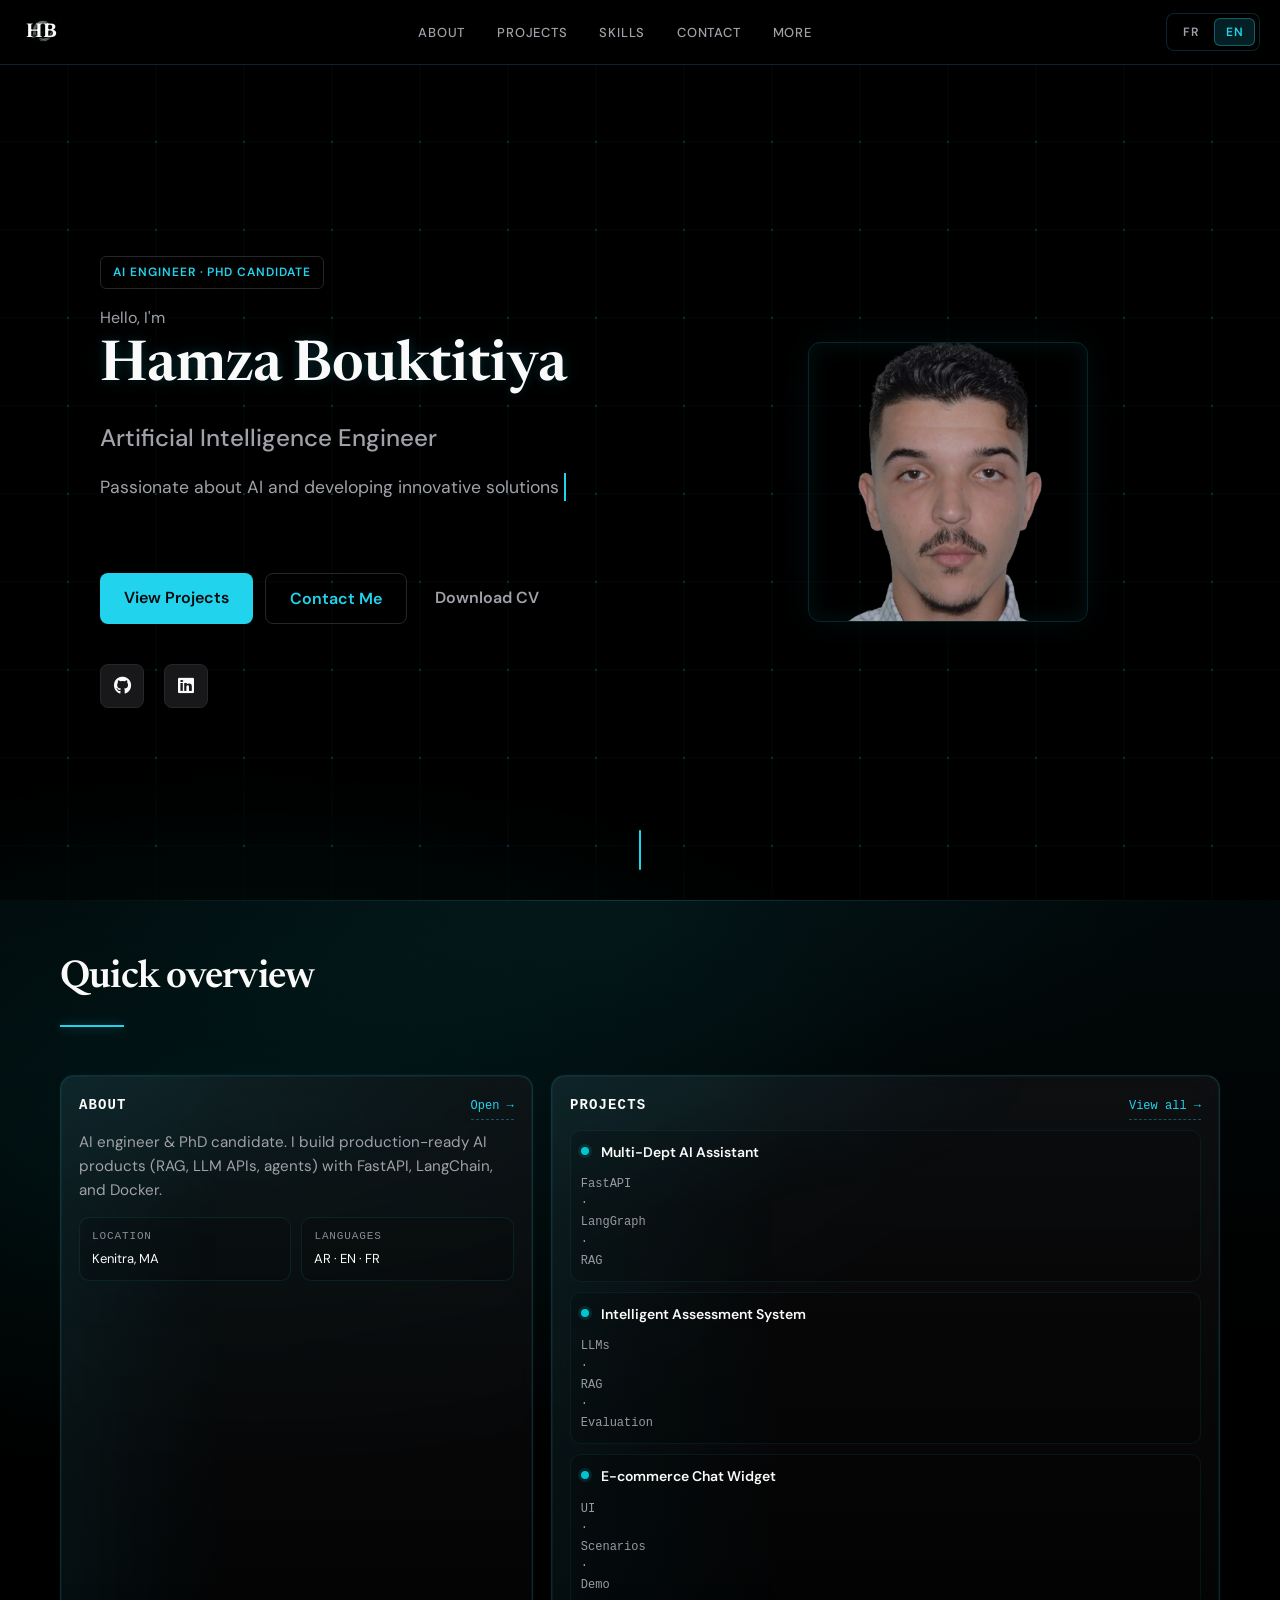
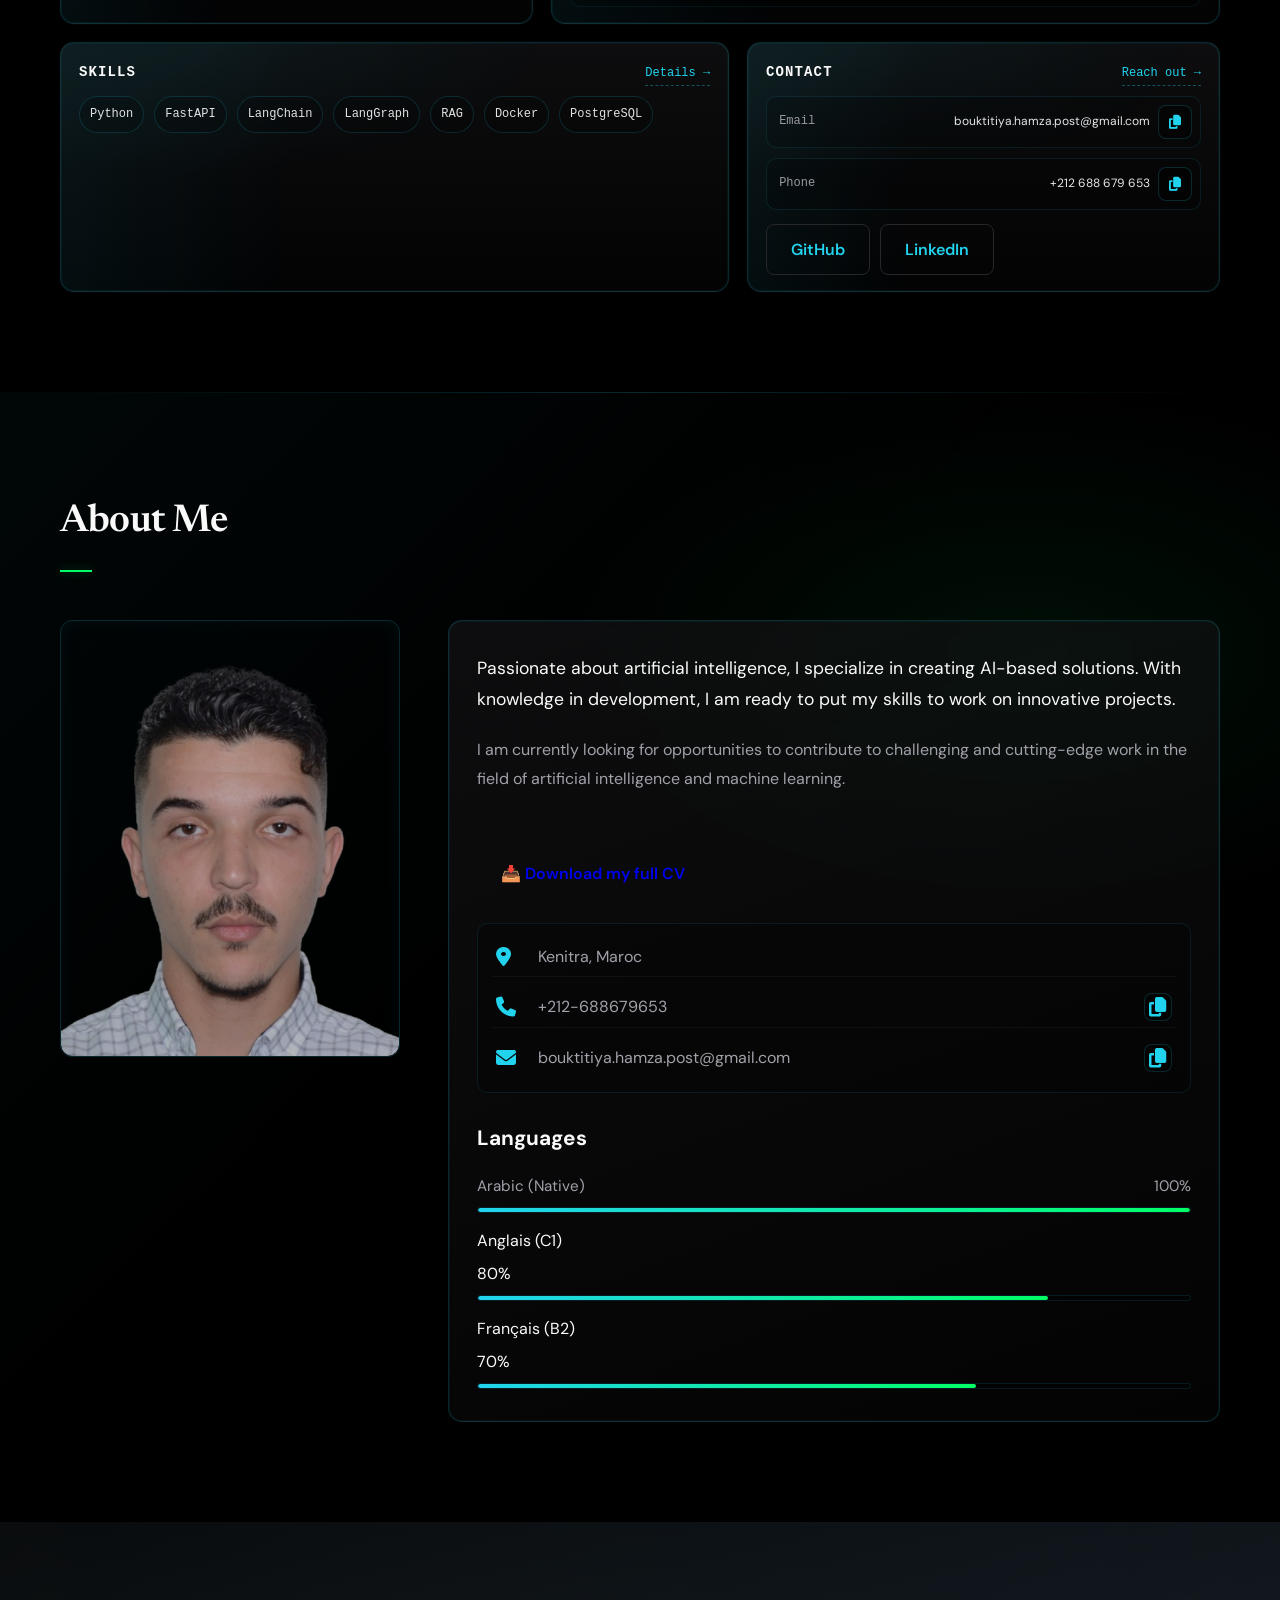
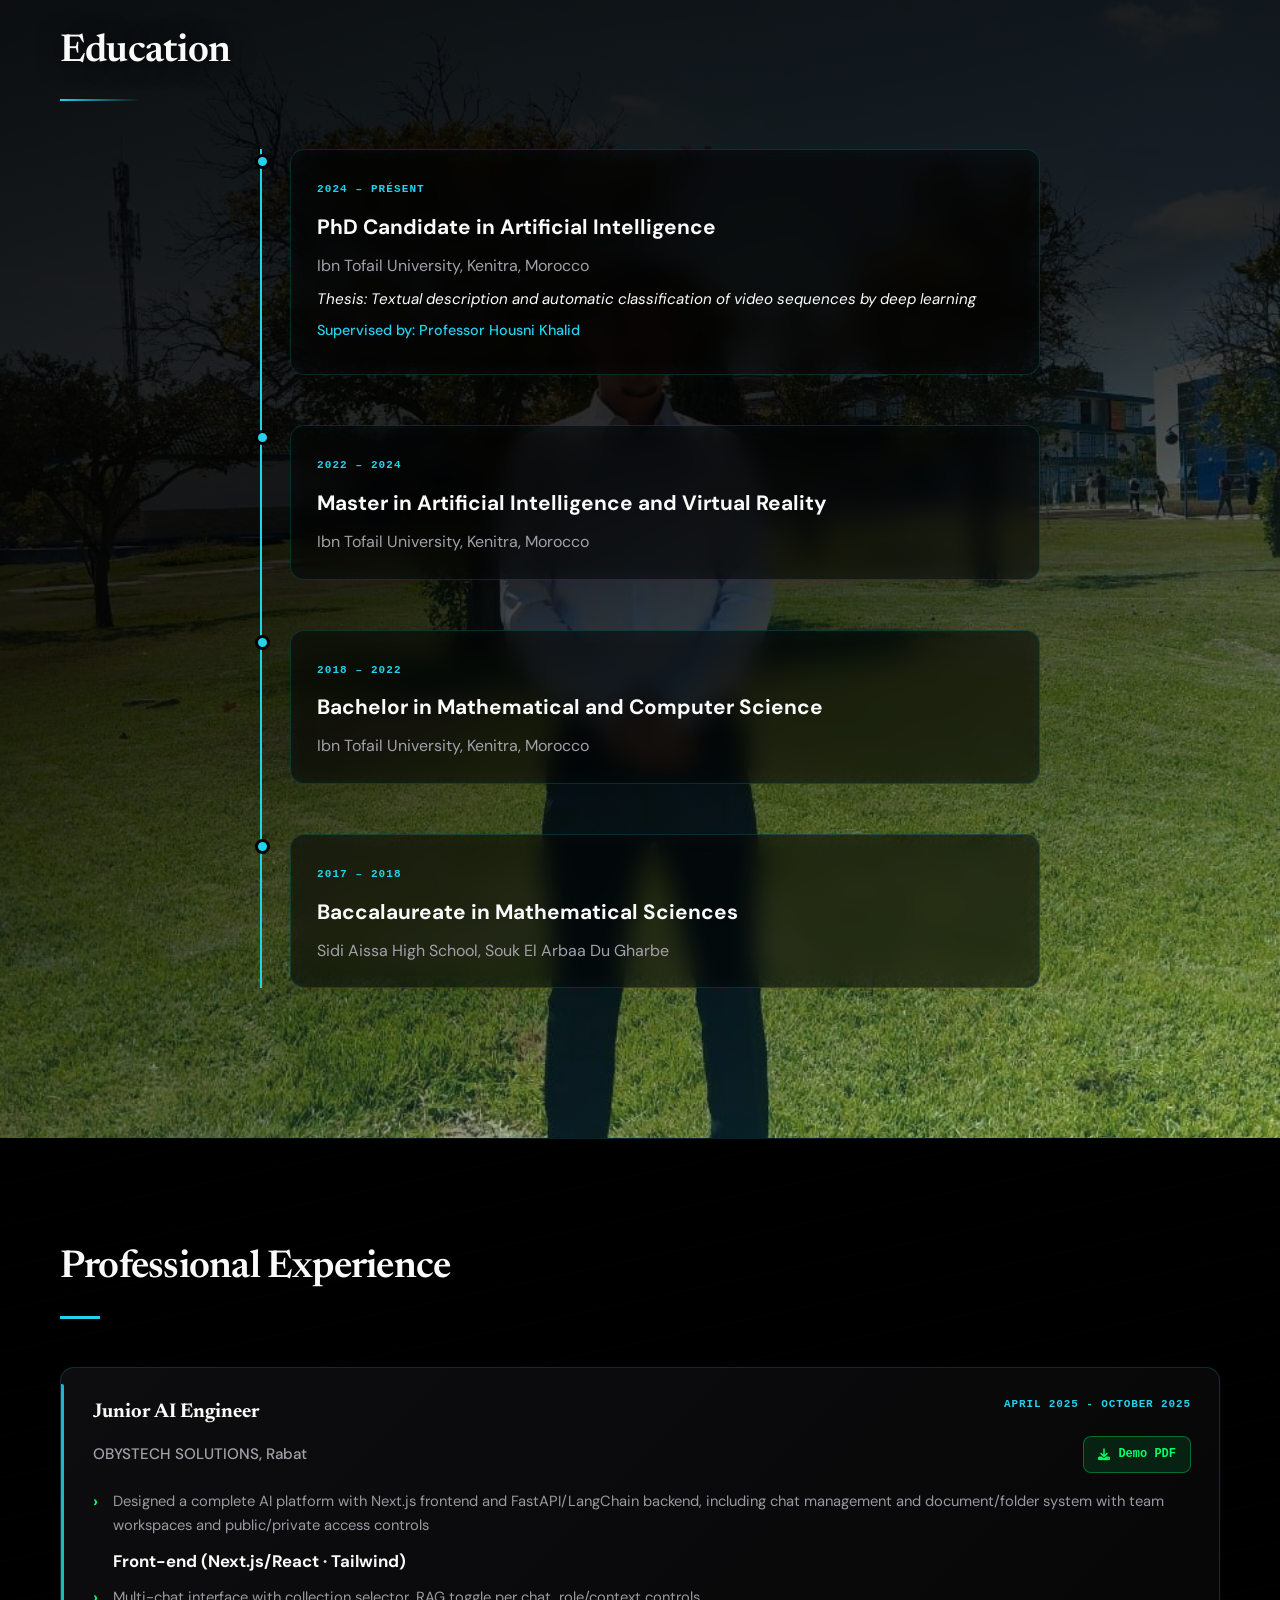
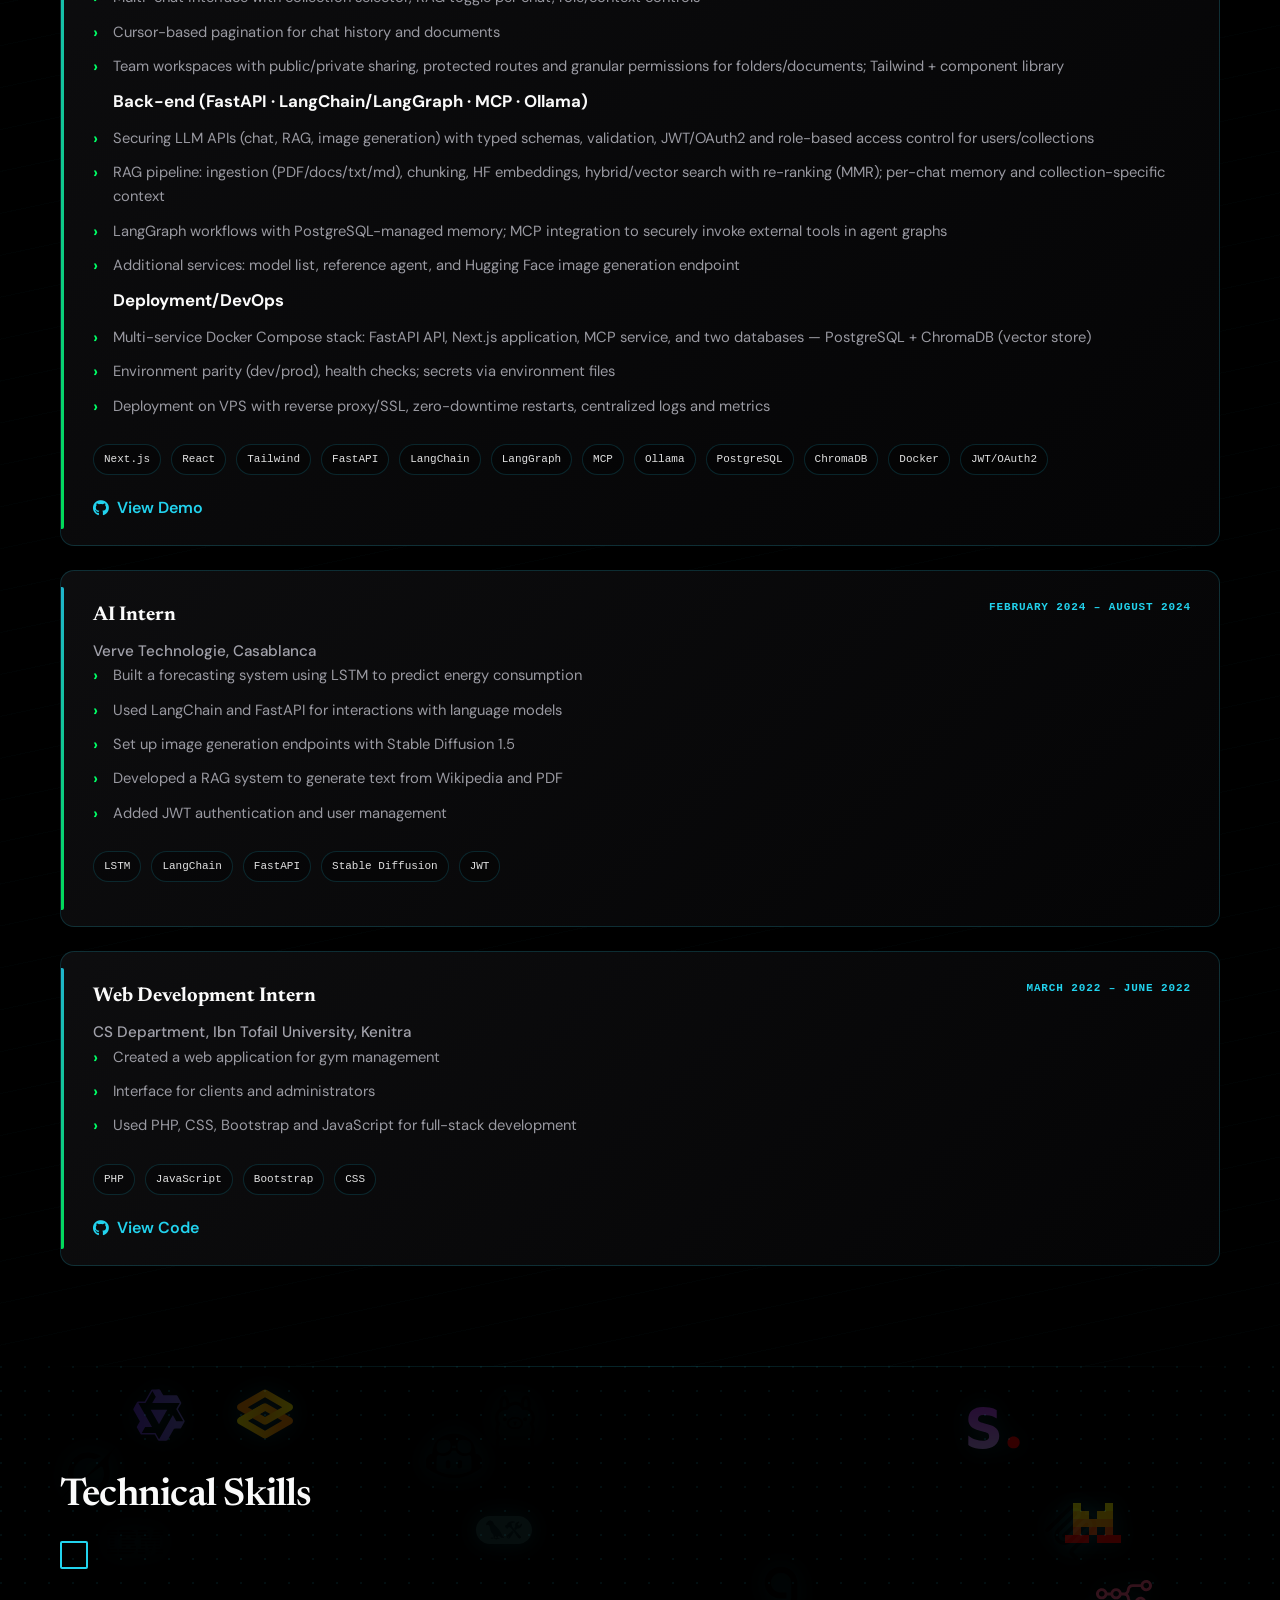
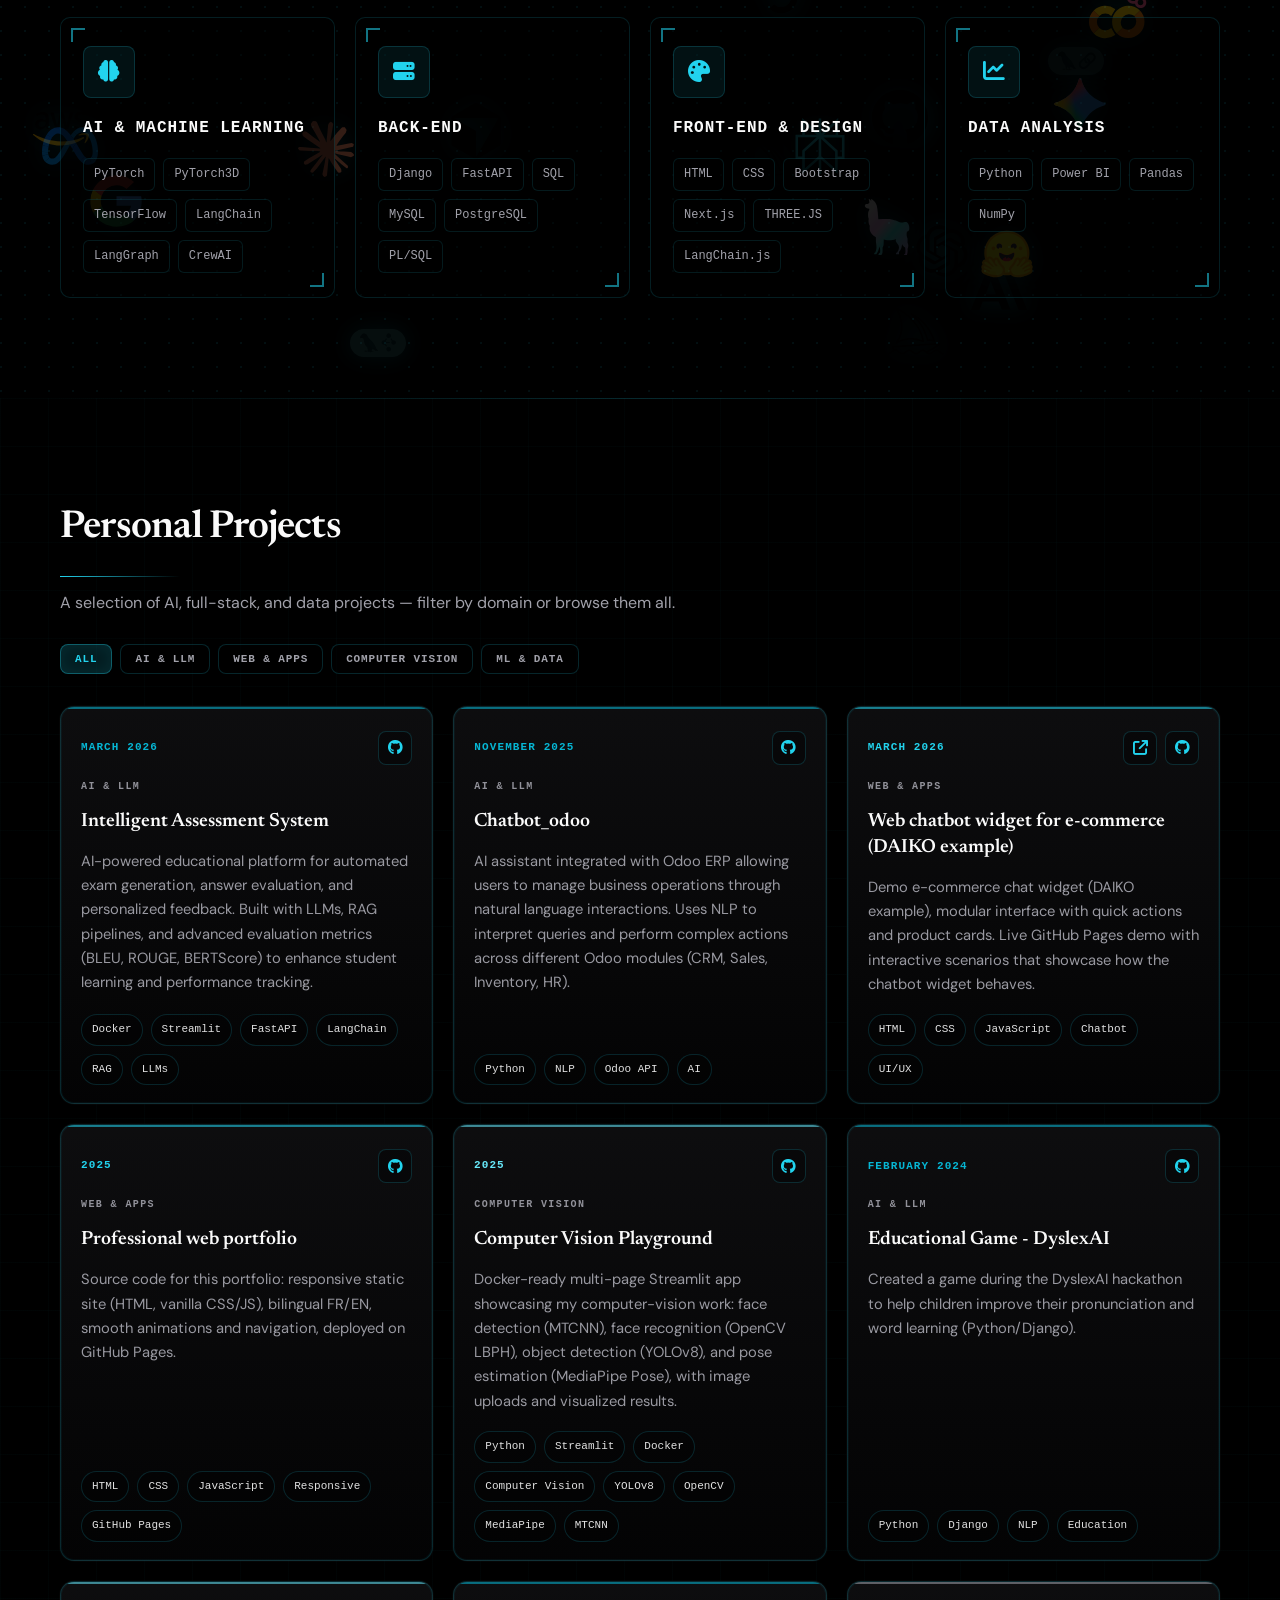
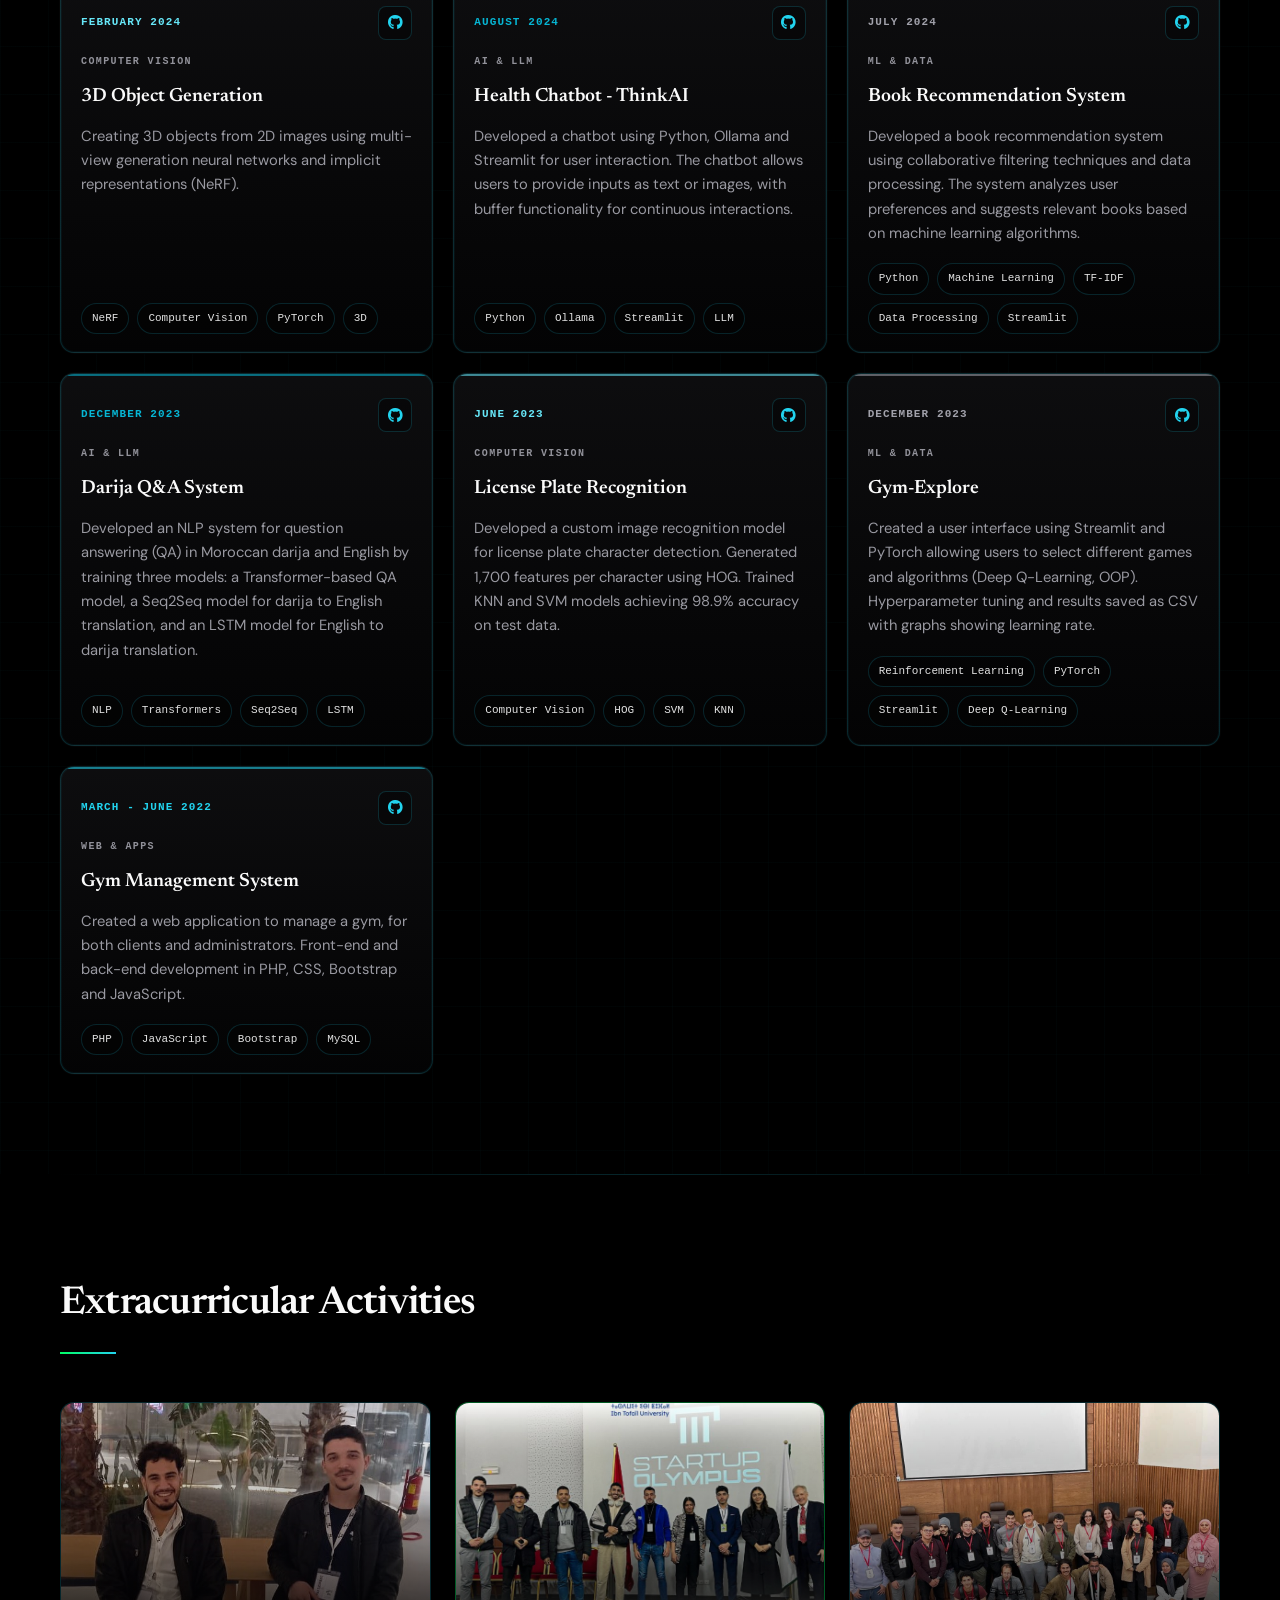
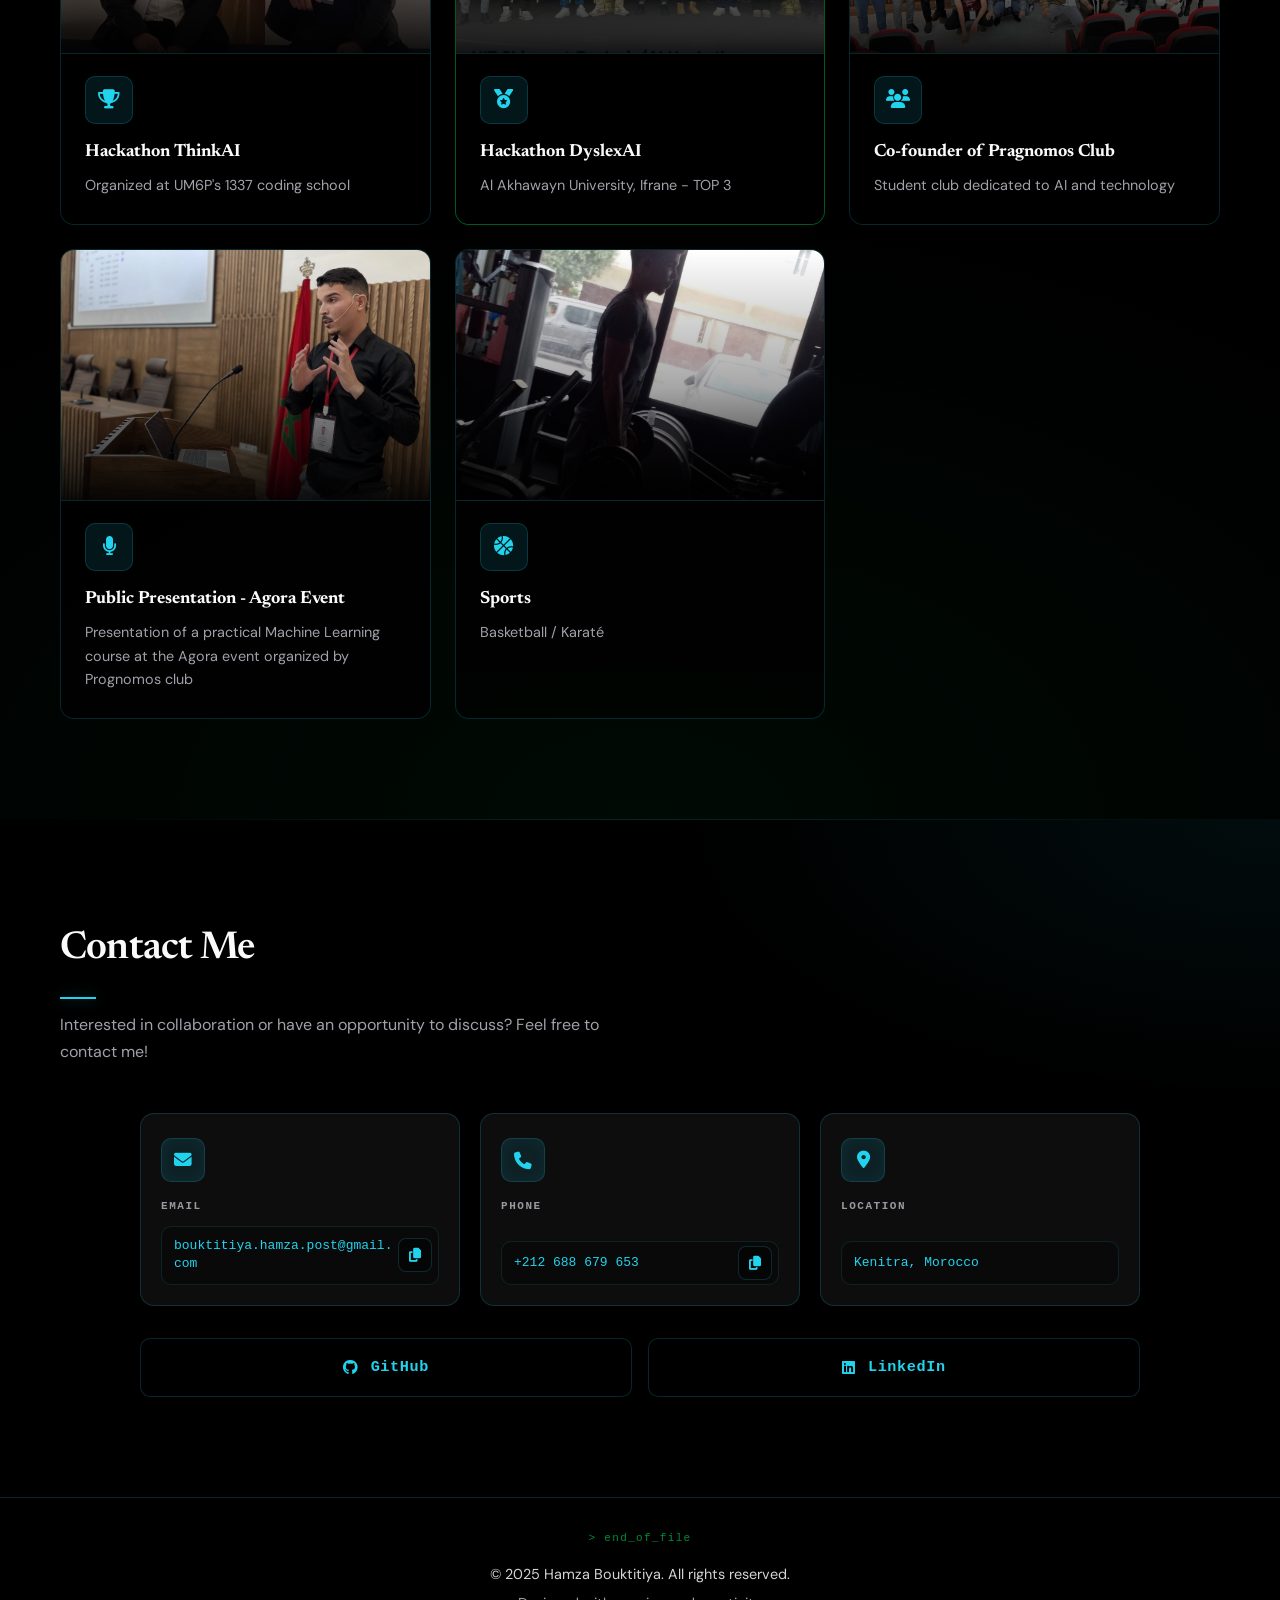
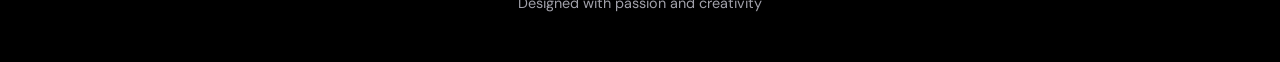
==== index.html @ 96b8667a "adding icone" ====
<!DOCTYPE html>
<html lang="en">
<head>
    <meta charset="UTF-8">
    <meta name="viewport" content="width=device-width, initial-scale=1.0">
    <meta name="description" content="Hamza Bouktitiya's Portfolio - Artificial Intelligence Engineer">
    <meta name="author" content="Hamza Bouktitiya">
    
    <!-- Open Graph / Facebook -->
    <meta property="og:type" content="website">
    <meta property="og:url" content="https://gothamza.github.io/portfolio/">
    <meta property="og:title" content="Hamza Bouktitiya - Artificial Intelligence Engineer">
    <meta property="og:description" content="Passionate AI Engineer specializing in machine learning, deep learning, and full-stack development. PhD candidate in AI with expertise in NLP, computer vision, and innovative AI solutions.">
    <meta property="og:image" content="https://gothamza.github.io/portfolio/images/og-preview.png">
    <meta property="og:image:width" content="1200">
    <meta property="og:image:height" content="630">
    <meta property="og:image:alt" content="Hamza Bouktitiya portfolio — AI Engineer homepage">
    <meta property="og:site_name" content="Hamza Bouktitiya Portfolio">
    <meta property="og:locale" content="en_US">
    
    <!-- Twitter / X -->
    <meta name="twitter:card" content="summary_large_image">
    <meta name="twitter:url" content="https://gothamza.github.io/portfolio/">
    <meta name="twitter:title" content="Hamza Bouktitiya - Artificial Intelligence Engineer">
    <meta name="twitter:description" content="Passionate AI Engineer specializing in machine learning, deep learning, and full-stack development. PhD candidate in AI with expertise in NLP, computer vision, and innovative AI solutions.">
    <meta name="twitter:image" content="https://gothamza.github.io/portfolio/images/og-preview.png">
    <meta name="twitter:image:alt" content="Hamza Bouktitiya portfolio — AI Engineer homepage">
    <meta name="twitter:creator" content="@gothamza">
    
    <title>Hamza Bouktitiya - Artificial Intelligence Engineer</title>
    <link rel="icon" href="images/favicon.ico?v=2" sizes="any">
    <link rel="icon" type="image/png" sizes="32x32" href="images/favicon-32.png?v=2">
    <link rel="icon" type="image/png" sizes="16x16" href="images/favicon-16.png?v=2">
    <link rel="apple-touch-icon" href="images/apple-touch-icon.png?v=2">
    <link rel="stylesheet" href="css/styles-studio.css">
    <link rel="stylesheet" href="https://cdnjs.cloudflare.com/ajax/libs/font-awesome/6.4.0/css/all.min.css">
    <link href="https://fonts.googleapis.com/css2?family=DM+Sans:wght@400;500;600;700&family=Newsreader:wght@400;600;700&display=swap" rel="stylesheet">
</head>
<body class="studio">
    <canvas id="hud-bg-canvas" aria-hidden="true"></canvas>

    <!-- Navigation -->
    <nav class="navbar" id="navbar">
        <div class="nav-container">
            <a href="#home" class="nav-logo" aria-label="Home">HB</a>
            <ul class="nav-menu" id="nav-menu">
                <li class="nav-item">
                    <a href="#about" class="nav-link" data-fr="À propos" data-en="About">About</a>
                </li>
                <li class="nav-item">
                    <a href="#projects" class="nav-link" data-fr="Projets" data-en="Projects">Projects</a>
                </li>
                <li class="nav-item">
                    <a href="#skills" class="nav-link" data-fr="Compétences" data-en="Skills">Skills</a>
                </li>
                <li class="nav-item">
                    <a href="#contact" class="nav-link">Contact</a>
                </li>
                <li class="nav-item nav-more-desktop">
                    <button type="button" class="nav-more-btn" id="nav-more-btn" aria-expanded="false" aria-haspopup="true" data-fr="Plus" data-en="More">More</button>
                    <ul class="nav-more-dropdown" id="nav-more-menu">
                        <li><a href="#education" class="nav-link" data-fr="Éducation" data-en="Education">Education</a></li>
                        <li><a href="#experience" class="nav-link" data-fr="Expériences" data-en="Experience">Experience</a></li>
                        <li><a href="#activities" class="nav-link" data-fr="Activités" data-en="Activities">Activities</a></li>
                    </ul>
                </li>
                <li class="nav-item nav-mobile-only">
                    <a href="#education" class="nav-link" data-fr="Éducation" data-en="Education">Education</a>
                </li>
                <li class="nav-item nav-mobile-only">
                    <a href="#experience" class="nav-link" data-fr="Expériences" data-en="Experience">Experience</a>
                </li>
                <li class="nav-item nav-mobile-only">
                    <a href="#activities" class="nav-link" data-fr="Activités" data-en="Activities">Activities</a>
                </li>
            </ul>
            <div class="nav-actions">
                <div class="language-selector">
                    <button class="lang-btn" data-lang="fr">FR</button>
                    <button class="lang-btn active" data-lang="en">EN</button>
                </div>
                <button type="button" class="hamburger" id="hamburger" aria-label="Menu" aria-expanded="false">
                    <span class="bar"></span>
                    <span class="bar"></span>
                    <span class="bar"></span>
                </button>
            </div>
        </div>
    </nav>

    <!-- Hero Section -->
    <section id="home" class="hero">
        <div class="hero-background"></div>
        <div class="hero-inner">
            <div class="hero-copy hero-content">
                <span class="hero-badge" data-fr="Ingénieur IA · Doctorant" data-en="AI Engineer · PhD Candidate">AI Engineer · PhD Candidate</span>
                <h1 class="hero-title animate-fade-in" id="hero-title">
                    <span class="hero-greeting" data-fr="Bonjour, je suis" data-en="Hello, I'm">Hello, I'm</span>
                    <span class="hero-name" id="hero-name" data-name="Hamza Bouktitiya">Hamza Bouktitiya</span>
                </h1>
                <p class="hero-subtitle animate-fade-in-delay" data-fr="Ingénieur en Intelligence Artificielle" data-en="Artificial Intelligence Engineer">
                    Ingénieur en Intelligence Artificielle
                </p>
                <p class="hero-description animate-fade-in-delay-2 rotating-text">
                    <span class="rotating-text-content"></span>
                </p>
                <div class="hero-buttons animate-fade-in-delay-3">
                    <a href="#projects" class="btn btn-primary" data-fr="Voir mes projets" data-en="View Projects">View Projects</a>
                    <a href="#contact" class="btn btn-secondary" data-fr="Me contacter" data-en="Contact Me">Contact Me</a>
                    <a href="PDFs/hamza_cv_en26.pdf" download class="btn btn-ghost cv-download-btn" data-fr="Télécharger CV" data-en="Download CV">Download CV</a>
                </div>
                <div class="social-links animate-fade-in-delay-4">
                    <a href="https://github.com/gothamza" target="_blank" class="social-link" aria-label="GitHub">
                        <i class="fab fa-github"></i>
                    </a>
                    <a href="https://www.linkedin.com/in/hamza-bouktitiya-604471253/" target="_blank" class="social-link" aria-label="LinkedIn">
                        <i class="fab fa-linkedin"></i>
                    </a>
                </div>
            </div>
            <div class="hero-photo-wrap" id="hero-photo-slot">
                <div class="photo-frame">
                    <img src="images/profile-photo-removebg.png" alt="Hamza Bouktitiya" class="profile-photo-hero" id="profile-photo-hero">
                </div>
            </div>
        </div>
        <div class="scroll-indicator">
            <span></span>
        </div>
    </section>

    <!-- Bento HUD Dashboard (Studio) -->
    <section id="dashboard" class="bento section">
        <div class="container">
            <h2 class="section-title" data-fr="Aperçu rapide" data-en="Quick overview">Quick overview</h2>

            <div class="bento-grid">
                <article class="hud-panel bento-panel bento-about">
                    <header class="hud-panel-header">
                        <h3 data-fr="À propos" data-en="About">About</h3>
                        <a class="hud-panel-link" href="#about" data-fr="Ouvrir →" data-en="Open →">Open →</a>
                    </header>
                    <p class="hud-panel-body" data-fr="Ingénieur IA & doctorant. Je construis des produits IA en production (RAG, LLM APIs, agents) avec FastAPI, LangChain et Docker." data-en="AI engineer & PhD candidate. I build production-ready AI products (RAG, LLM APIs, agents) with FastAPI, LangChain, and Docker.">
                        AI engineer & PhD candidate. I build production-ready AI products (RAG, LLM APIs, agents) with FastAPI, LangChain, and Docker.
                    </p>
                    <div class="hud-metrics">
                        <div class="hud-metric">
                            <span class="hud-metric-label" data-fr="Localisation" data-en="Location">Location</span>
                            <span class="hud-metric-value">Kenitra, MA</span>
                        </div>
                        <div class="hud-metric">
                            <span class="hud-metric-label" data-fr="Langues" data-en="Languages">Languages</span>
                            <span class="hud-metric-value">AR · EN · FR</span>
                        </div>
                    </div>
                </article>

                <article class="hud-panel bento-projects">
                    <header class="hud-panel-header">
                        <h3 data-fr="Projets" data-en="Projects">Projects</h3>
                        <a class="hud-panel-link" href="#projects" data-fr="Voir tous →" data-en="View all →">View all →</a>
                    </header>
                    <ul class="hud-list">
                        <li>
                            <span class="hud-dot"></span>
                            <span class="hud-item-title">Multi-Dept AI Assistant</span>
                            <span class="hud-item-meta">FastAPI · LangGraph · RAG</span>
                        </li>
                        <li>
                            <span class="hud-dot"></span>
                            <span class="hud-item-title">Intelligent Assessment System</span>
                            <span class="hud-item-meta">LLMs · RAG · Evaluation</span>
                        </li>
                        <li>
                            <span class="hud-dot"></span>
                            <span class="hud-item-title">E-commerce Chat Widget</span>
                            <span class="hud-item-meta">UI · Scenarios · Demo</span>
                        </li>
                    </ul>
                </article>

                <article class="hud-panel bento-skills">
                    <header class="hud-panel-header">
                        <h3 data-fr="Compétences" data-en="Skills">Skills</h3>
                        <a class="hud-panel-link" href="#skills" data-fr="Détails →" data-en="Details →">Details →</a>
                    </header>
                    <div class="hud-tags">
                        <span class="hud-tag">Python</span>
                        <span class="hud-tag">FastAPI</span>
                        <span class="hud-tag">LangChain</span>
                        <span class="hud-tag">LangGraph</span>
                        <span class="hud-tag">RAG</span>
                        <span class="hud-tag">Docker</span>
                        <span class="hud-tag">PostgreSQL</span>
                    </div>
                </article>

                <article class="hud-panel bento-contact">
                    <header class="hud-panel-header">
                        <h3 data-fr="Contact" data-en="Contact">Contact</h3>
                        <a class="hud-panel-link" href="#contact" data-fr="Contacter →" data-en="Reach out →">Reach out →</a>
                    </header>
                    <div class="hud-contact">
                        <div class="hud-contact-row">
                            <a class="hud-contact-link" href="mailto:bouktitiya.hamza.post@gmail.com">
                                <span class="hud-contact-label">Email</span>
                                <span class="hud-contact-value">bouktitiya.hamza.post@gmail.com</span>
                            </a>
                            <button type="button" class="copy-btn" data-copy="bouktitiya.hamza.post@gmail.com" data-fr-label="Copier l'email" data-en-label="Copy email" aria-label="Copy email" title="Copy">
                                <i class="fas fa-copy" aria-hidden="true"></i>
                            </button>
                        </div>
                        <div class="hud-contact-row">
                            <a class="hud-contact-link" href="tel:+212688679653">
                                <span class="hud-contact-label" data-fr="Téléphone" data-en="Phone">Phone</span>
                                <span class="hud-contact-value">+212 688 679 653</span>
                            </a>
                            <button type="button" class="copy-btn" data-copy="+212 688 679 653" data-fr-label="Copier le téléphone" data-en-label="Copy phone" aria-label="Copy phone" title="Copy">
                                <i class="fas fa-copy" aria-hidden="true"></i>
                            </button>
                        </div>
                        <div class="hud-contact-actions">
                            <a class="btn btn-secondary" href="https://github.com/gothamza" target="_blank" rel="noopener noreferrer">GitHub</a>
                            <a class="btn btn-secondary" href="https://www.linkedin.com/in/hamza-bouktitiya-604471253/" target="_blank" rel="noopener noreferrer">LinkedIn</a>
                        </div>
                    </div>
                </article>
            </div>
        </div>
    </section>

    <!-- About Section -->
    <section id="about" class="about section">
        <div class="container">
            <h2 class="section-title" data-fr="À propos de moi" data-en="About Me">À propos de moi</h2>
            <div class="about-content">
                <div class="about-image" id="about-photo-slot">
                    <div class="image-wrapper">
                        <img src="images/profile-photo-removebg.png" alt="Hamza Bouktitiya" class="profile-photo" id="profile-photo-about">
                        <div class="image-border"></div>
                    </div>
                </div>
                <div class="about-text">
                    <p class="about-intro" data-fr="Passionné par l'intelligence artificielle, je me spécialise dans la création de solutions basées sur l'IA. Avec quelques connaissances en développement, je suis prêt à mettre mes compétences au service de projets innovants." data-en="Passionate about artificial intelligence, I specialize in creating AI-based solutions. With knowledge in development, I am ready to put my skills to work on innovative projects.">
                        Passionné par l'intelligence artificielle, je me spécialise dans la création de solutions basées sur l'IA. Avec quelques connaissances en développement, je suis prêt à mettre mes compétences au service de projets innovants.
                    </p>
                    <p class="about-description" data-fr="Je suis actuellement à la recherche d'opportunités pour contribuer à des travaux stimulants et avant-gardistes dans le domaine de l'intelligence artificielle et du machine learning." data-en="I am currently looking for opportunities to contribute to challenging and cutting-edge work in the field of artificial intelligence and machine learning.">
                        Je suis actuellement à la recherche d'opportunités pour contribuer à des travaux stimulants et avant-gardistes dans le domaine de l'intelligence artificielle et du machine learning.
                    </p>
                    <a href="PDFs/hamza_cv_en26.pdf" download class="btn btn-download-about cv-download-btn" data-fr="📥 Télécharger mon CV complet" data-en="📥 Download my full CV">
                        📥 Download my full CV
                    </a>
                    <div class="about-info">
                        <div class="info-item">
                            <i class="fas fa-map-marker-alt"></i>
                            <span>Kenitra, Maroc</span>
                        </div>
                        <div class="info-item">
                            <i class="fas fa-phone"></i>
                            <span class="info-item-value">+212-688679653</span>
                            <button type="button" class="copy-btn copy-btn-sm" data-copy="+212688679653" data-fr-label="Copier le téléphone" data-en-label="Copy phone" aria-label="Copy phone">
                                <i class="fas fa-copy" aria-hidden="true"></i>
                            </button>
                        </div>
                        <div class="info-item">
                            <i class="fas fa-envelope"></i>
                            <span class="info-item-value">bouktitiya.hamza.post@gmail.com</span>
                            <button type="button" class="copy-btn copy-btn-sm" data-copy="bouktitiya.hamza.post@gmail.com" data-fr-label="Copier l'email" data-en-label="Copy email" aria-label="Copy email">
                                <i class="fas fa-copy" aria-hidden="true"></i>
                            </button>
                        </div>
                    </div>
                    <div class="about-languages">
                        <h3 data-fr="Langues" data-en="Languages">Langues</h3>
                        <div class="language-bars">
                            <div class="language-item">
                                <div class="language-header">
                                    <span data-fr="Arabe (Maternelle)" data-en="Arabic (Native)">Arabe (Maternelle)</span>
                                    <span>100%</span>
                                </div>
                                <div class="language-bar">
                                    <div class="language-progress" style="width: 100%"></div>
                                </div>
                            </div>
                            <div class="language-item">
                                <span>Anglais (C1)</span>
                                <span>80%</span>
                                <div class="language-bar">
                                    <div class="language-progress" style="width: 80%"></div>
                                </div>
                            </div>
                            <div class="language-item">
                                <span>Français (B2)</span>
                                <span>70%</span>
                                <div class="language-bar">
                                    <div class="language-progress" style="width: 70%"></div>
                        </div>
                    </div>
                </div>
            </div>
        </div>
    </section>

    <!-- Education Section -->
    <section id="education" class="education section">
        <div class="education-slideshow">
            <div class="education-slide active" style="background-image: url('images/master-image.jpeg')"></div>
            <div class="education-slide" style="background-image: url('images/master-image2.jpeg')"></div>
            <div class="education-slide" style="background-image: url('images/master-image3.jpeg')"></div>
            <div class="education-slide" style="background-image: url('images/master-image4.jpeg')"></div>
        </div>
        <div class="education-overlay"></div>
        <div class="container">
            <h2 class="section-title" data-fr="Éducation" data-en="Education">Éducation</h2>
            <div class="timeline">
                <div class="timeline-item">
                    <div class="timeline-dot"></div>
                    <div class="timeline-content">
                        <span class="timeline-date">2024 – Présent</span>
                        <h3 data-fr="Doctorant en Intelligence Artificielle" data-en="PhD Candidate in Artificial Intelligence">
                            Doctorant en Intelligence Artificielle
                        </h3>
                        <p data-fr="Université Ibn Tofail, Kenitra, Maroc" data-en="Ibn Tofail University, Kenitra, Morocco">
                            Université Ibn Tofail, Kenitra, Maroc
                        </p>
                        <p class="thesis-title" data-fr="Thèse : Description textuelle et classification automatique des séquences vidéos par apprentissage profond" data-en="Thesis: Textual description and automatic classification of video sequences by deep learning">
                            <strong>Thèse :</strong> Description textuelle et classification automatique des séquences vidéos par apprentissage profond
                        </p>
                        <p class="supervisor" data-fr="Encadré par : Professeur Housni Khalid" data-en="Supervised by: Professor Housni Khalid">
                            <strong>Encadré par :</strong> Professeur Housni Khalid
                        </p>
                    </div>
                </div>
                <div class="timeline-item">
                    <div class="timeline-dot"></div>
                    <div class="timeline-content">
                        <span class="timeline-date">2022 – 2024</span>
                        <h3 data-fr="Master en Intelligence Artificielle et Réalité Virtuelle" data-en="Master in Artificial Intelligence and Virtual Reality">
                            Master en Intelligence Artificielle et Réalité Virtuelle
                        </h3>
                        <p data-fr="Université Ibn Tofail, Kenitra, Maroc" data-en="Ibn Tofail University, Kenitra, Morocco">
                            Université Ibn Tofail, Kenitra, Maroc
                        </p>
                    </div>
                </div>
                <div class="timeline-item">
                    <div class="timeline-dot"></div>
                    <div class="timeline-content">
                        <span class="timeline-date">2018 – 2022</span>
                        <h3 data-fr="Licence en Sciences Mathématiques et Informatique" data-en="Bachelor in Mathematical and Computer Science">
                            Licence en Sciences Mathématiques et Informatique
                        </h3>
                        <p data-fr="Université Ibn Tofail, Kenitra, Maroc" data-en="Ibn Tofail University, Kenitra, Morocco">
                            Université Ibn Tofail, Kenitra, Maroc
                        </p>
                    </div>
                </div>
                <div class="timeline-item">
                    <div class="timeline-dot"></div>
                    <div class="timeline-content">
                        <span class="timeline-date">2017 – 2018</span>
                        <h3 data-fr="Baccalauréat en Sciences Mathématiques" data-en="Baccalaureate in Mathematical Sciences">
                            Baccalauréat en Sciences Mathématiques
                        </h3>
                        <p data-fr="Lycée Sidi Aissa, Souk El Arbaa Du Gharbe" data-en="Sidi Aissa High School, Souk El Arbaa Du Gharbe">
                            Lycée Sidi Aissa, Souk El Arbaa Du Gharbe
                        </p>
                    </div>
                </div>
            </div>
        </div>
    </section>

    <!-- Experience Section -->
    <section id="experience" class="experience section">
        <div class="container">
            <h2 class="section-title" data-fr="Expériences Professionnelles" data-en="Professional Experience">Expériences Professionnelles</h2>
            <div class="experience-grid">
                <!-- Experience 1 -->
                <div class="experience-card">
                    <div class="experience-header">
                        <h3 data-fr="Ingénieur Junior en IA" data-en="Junior AI Engineer">Ingénieur Junior en IA</h3>
                        <span class="experience-date" data-fr="Avril 2025 - Octobre 2025" data-en="April 2025 - October 2025">Avril 2025 - Octobre 2025</span>
                    </div>
                    <div class="experience-company-section">
                        <p class="experience-company">OBYSTECH SOLUTIONS, Rabat</p>
                        <a href="PDFs/MultiDept_AI_Assistant_Demo.pdf" download class="experience-demo-btn" title="Download MultiDept AI Assistant Demo">
                            <i class="fas fa-download"></i>
                            <span data-fr="Démo PDF" data-en="Demo PDF">Démo PDF</span>
                        </a>
                    </div>
                    <ul class="experience-details">
                        <li data-fr="Conception d'une plateforme d'IA complète avec un front-end Next.js et un back-end FastAPI/LangChain, incluant la gestion des chats et un système de documents/dossiers avec espaces de travail d'équipe et contrôles d'accès publics/privés" data-en="Designed a complete AI platform with Next.js frontend and FastAPI/LangChain backend, including chat management and document/folder system with team workspaces and public/private access controls">
                            Conception d'une plateforme d'IA complète avec un front-end Next.js et un back-end FastAPI/LangChain, incluant la gestion des chats et un système de documents/dossiers avec espaces de travail d'équipe et contrôles d'accès publics/privés
                        </li>
                        <li><strong>Front-end (Next.js/React · Tailwind)</strong></li>
                        <li data-fr="Interface multi-chat avec sélecteur de collection, bascule RAG par chat, contrôles de rôle/contexte" data-en="Multi-chat interface with collection selector, RAG toggle per chat, role/context controls">
                            Interface multi-chat avec sélecteur de collection, bascule RAG par chat, contrôles de rôle/contexte
                        </li>
                        <li data-fr="Pagination basée sur le curseur pour l'historique des chats et les documents" data-en="Cursor-based pagination for chat history and documents">
                            Pagination basée sur le curseur pour l'historique des chats et les documents
                        </li>
                        <li data-fr="Espaces de travail d'équipe avec partage public/privé, routes protégées et autorisations granulaires pour les dossiers/documents ; Tailwind + bibliothèque de composants" data-en="Team workspaces with public/private sharing, protected routes and granular permissions for folders/documents; Tailwind + component library">
                            Espaces de travail d'équipe avec partage public/privé, routes protégées et autorisations granulaires pour les dossiers/documents ; Tailwind + bibliothèque de composants
                        </li>
                        <li><strong>Back-end (FastAPI · LangChain/LangGraph · MCP · Ollama)</strong></li>
                        <li data-fr="Sécurisation des API LLM (chat, RAG, génération d'images) avec schémas typés, validation, JWT/OAuth2 et contrôle d'accès par rôles pour les utilisateurs/collections" data-en="Securing LLM APIs (chat, RAG, image generation) with typed schemas, validation, JWT/OAuth2 and role-based access control for users/collections">
                            Sécurisation des API LLM (chat, RAG, génération d'images) avec schémas typés, validation, JWT/OAuth2 et contrôle d'accès par rôles pour les utilisateurs/collections
                        </li>
                        <li data-fr="Pipeline RAG : ingestion (PDF/docs/txt/md), découpage, embeddings HF, recherche hybride/vectorielle avec ré-ordonnancement (MMR) ; mémoire par chat et contexte spécifique à la collection" data-en="RAG pipeline: ingestion (PDF/docs/txt/md), chunking, HF embeddings, hybrid/vector search with re-ranking (MMR); per-chat memory and collection-specific context">
                            Pipeline RAG : ingestion (PDF/docs/txt/md), découpage, embeddings HF, recherche hybride/vectorielle avec ré-ordonnancement (MMR) ; mémoire par chat et contexte spécifique à la collection
                        </li>
                        <li data-fr="Flux de travail LangGraph avec mémoire gérée par PostgreSQL ; intégration MCP pour invoquer en toute sécurité des outils externes dans les graphes d'agents" data-en="LangGraph workflows with PostgreSQL-managed memory; MCP integration to securely invoke external tools in agent graphs">
                            Flux de travail LangGraph avec mémoire gérée par PostgreSQL ; intégration MCP pour invoquer en toute sécurité des outils externes dans les graphes d'agents
                        </li>
                        <li data-fr="Services supplémentaires : liste des modèles, agent de références, et point de génération d'images Hugging Face" data-en="Additional services: model list, reference agent, and Hugging Face image generation endpoint">
                            Services supplémentaires : liste des modèles, agent de références, et point de génération d'images Hugging Face
                        </li>
                        <li><strong data-fr="Déploiement/DevOps" data-en="Deployment/DevOps">Déploiement/DevOps</strong></li>
                        <li data-fr="Stack multi-services Docker Compose : API FastAPI, application Next.js, service MCP, et deux bases de données — PostgreSQL + ChromaDB (vector store)" data-en="Multi-service Docker Compose stack: FastAPI API, Next.js application, MCP service, and two databases — PostgreSQL + ChromaDB (vector store)">
                            Stack multi-services Docker Compose : API FastAPI, application Next.js, service MCP, et deux bases de données — PostgreSQL + ChromaDB (vector store)
                        </li>
                        <li data-fr="Parité d'environnements (dev/prod), vérifications d'état (health checks) ; secrets via fichiers d'environnement" data-en="Environment parity (dev/prod), health checks; secrets via environment files">
                            Parité d'environnements (dev/prod), vérifications d'état (health checks) ; secrets via fichiers d'environnement
                        </li>
                        <li data-fr="Déploiement sur VPS avec proxy inverse/SSL, redémarrages sans interruption, logs et métriques centralisés" data-en="Deployment on VPS with reverse proxy/SSL, zero-downtime restarts, centralized logs and metrics">
                            Déploiement sur VPS avec proxy inverse/SSL, redémarrages sans interruption, logs et métriques centralisés
                        </li>
                    </ul>
                    <div class="experience-tech">
                        <span class="tech-tag">Next.js</span>
                        <span class="tech-tag">React</span>
                        <span class="tech-tag">Tailwind</span>
                        <span class="tech-tag">FastAPI</span>
                        <span class="tech-tag">LangChain</span>
                        <span class="tech-tag">LangGraph</span>
                        <span class="tech-tag">MCP</span>
                        <span class="tech-tag">Ollama</span>
                        <span class="tech-tag">PostgreSQL</span>
                        <span class="tech-tag">ChromaDB</span>
                        <span class="tech-tag">Docker</span>
                        <span class="tech-tag">JWT/OAuth2</span>
                    </div>
                    <a href="https://github.com/gothamza/multidept-ai-assistant" target="_blank" class="experience-link">
                        <i class="fab fa-github"></i> <span data-fr="Voir la démo" data-en="View Demo">Voir la démo</span>
                    </a>
                </div>

                <!-- Experience 2 -->
                <div class="experience-card">
                    <div class="experience-header">
                        <h3 data-fr="Stagiaire en IA" data-en="AI Intern">Stagiaire en IA</h3>
                        <span class="experience-date" data-fr="Février 2024 – Août 2024" data-en="February 2024 – August 2024">Février 2024 – Août 2024</span>
                    </div>
                    <p class="experience-company">Verve Technologie, Casablanca</p>
                    <ul class="experience-details">
                        <li data-fr="Construction d'un système de prévision utilisant LSTM pour prédire la consommation énergétique" data-en="Built a forecasting system using LSTM to predict energy consumption">
                            Construction d'un système de prévision utilisant LSTM pour prédire la consommation énergétique
                        </li>
                        <li data-fr="Utilisation de LangChain et FastAPI pour des interactions avec les modèles de langage" data-en="Used LangChain and FastAPI for interactions with language models">
                            Utilisation de LangChain et FastAPI pour des interactions avec les modèles de langage
                        </li>
                        <li data-fr="Mise en place d'endpoints de génération d'images avec Stable Diffusion 1.5" data-en="Set up image generation endpoints with Stable Diffusion 1.5">
                            Mise en place d'endpoints de génération d'images avec Stable Diffusion 1.5
                        </li>
                        <li data-fr="Développement d'un système RAG pour générer du texte à partir de Wikipédia et PDF" data-en="Developed a RAG system to generate text from Wikipedia and PDF">
                            Développement d'un système RAG pour générer du texte à partir de Wikipédia et PDF
                        </li>
                        <li data-fr="Ajout de l'authentification JWT et de la gestion des utilisateurs" data-en="Added JWT authentication and user management">
                            Ajout de l'authentification JWT et de la gestion des utilisateurs
                        </li>
                    </ul>
                    <div class="experience-tech">
                        <span class="tech-tag">LSTM</span>
                        <span class="tech-tag">LangChain</span>
                        <span class="tech-tag">FastAPI</span>
                        <span class="tech-tag">Stable Diffusion</span>
                        <span class="tech-tag">JWT</span>
                    </div>
                </div>

                <!-- Experience 3 -->
                <div class="experience-card">
                    <div class="experience-header">
                        <h3 data-fr="Stagiaire en Développement Web" data-en="Web Development Intern">Stagiaire en Développement Web</h3>
                        <span class="experience-date" data-fr="Mars 2022 – Juin 2022" data-en="March 2022 – June 2022">Mars 2022 – Juin 2022</span>
                    </div>
                    <p class="experience-company" data-fr="Département CS, Ibn Tofail University, Kenitra" data-en="CS Department, Ibn Tofail University, Kenitra">Département CS, Ibn Tofail University, Kenitra</p>
                    <ul class="experience-details">
                        <li data-fr="Création d'une application web pour la gestion d'une salle de sport" data-en="Created a web application for gym management">
                            Création d'une application web pour la gestion d'une salle de sport
                        </li>
                        <li data-fr="Interface pour les clients et les administrateurs" data-en="Interface for clients and administrators">
                            Interface pour les clients et les administrateurs
                        </li>
                        <li data-fr="Utilisation de PHP, CSS, Bootstrap et JavaScript pour le développement full-stack" data-en="Used PHP, CSS, Bootstrap and JavaScript for full-stack development">
                            Utilisation de PHP, CSS, Bootstrap et JavaScript pour le développement full-stack
                        </li>
                    </ul>
                    <div class="experience-tech">
                        <span class="tech-tag">PHP</span>
                        <span class="tech-tag">JavaScript</span>
                        <span class="tech-tag">Bootstrap</span>
                        <span class="tech-tag">CSS</span>
                    </div>
                    <a href="https://github.com/gothamza/gym_website_s6" target="_blank" class="experience-link">
                        <i class="fab fa-github"></i> <span data-fr="Voir le code" data-en="View Code">Voir le code</span>
                    </a>
                </div>
            </div>
        </div>
    </section>

    <!-- Skills Section -->
    <section id="skills" class="skills section">
        <!-- Floating SVG Background -->
        <div class="floating-icons-container">
            <div class="floating-icon" data-icon="anthropic">
                <img src="images/icones/anthropic.svg" alt="Anthropic" />
            </div>
            <div class="floating-icon" data-icon="aws">
                <img src="images/icones/aws-color.svg" alt="AWS" />
            </div>
            <div class="floating-icon" data-icon="claude">
                <img src="images/icones/claude-color.svg" alt="Claude" />
            </div>
            <div class="floating-icon" data-icon="colab">
                <img src="images/icones/colab-color.svg" alt="Colab" />
            </div>
            <div class="floating-icon" data-icon="cursor">
                <img src="images/icones/cursor.svg" alt="Cursor" />
            </div>
            <div class="floating-icon" data-icon="gemini">
                <img src="images/icones/gemini-color.svg" alt="Gemini" />
            </div>
            <div class="floating-icon" data-icon="github">
                <img src="images/icones/github.svg" alt="GitHub" />
            </div>
            <div class="floating-icon" data-icon="copilot">
                <img src="images/icones/githubcopilot.svg" alt="GitHub Copilot" />
            </div>
            <div class="floating-icon" data-icon="google">
                <img src="images/icones/google-color.svg" alt="Google" />
            </div>
            <div class="floating-icon" data-icon="gradio">
                <img src="images/icones/gradio-color.svg" alt="Gradio" />
            </div>
            <div class="floating-icon" data-icon="grok">
                <img src="images/icones/grok.svg" alt="Grok" />
            </div>
            <div class="floating-icon" data-icon="groq">
                <img src="images/icones/groq.svg" alt="Groq" />
            </div>
            <div class="floating-icon" data-icon="huggingface">
                <img src="images/icones/huggingface-color.svg" alt="Hugging Face" />
            </div>
            <div class="floating-icon" data-icon="ibm">
                <img src="images/icones/ibm.svg" alt="IBM" />
            </div>
            <div class="floating-icon" data-icon="langchain">
                <img src="images/icones/langchain-color.svg" alt="LangChain" />
            </div>
            <div class="floating-icon" data-icon="langgraph">
                <img src="images/icones/langgraph-color.svg" alt="LangGraph" />
            </div>
            <div class="floating-icon" data-icon="langsmith">
                <img src="images/icones/langsmith-color.svg" alt="LangSmith" />
            </div>
            <div class="floating-icon" data-icon="llamaindex">
                <img src="images/icones/llamaindex-color.svg" alt="LlamaIndex" />
            </div>
            <div class="floating-icon" data-icon="mcp">
                <img src="images/icones/mcp.svg" alt="MCP" />
            </div>
            <div class="floating-icon" data-icon="meta">
                <img src="images/icones/meta-color.svg" alt="Meta" />
            </div>
            <div class="floating-icon" data-icon="midjourney">
                <img src="images/icones/midjourney.svg" alt="Midjourney" />
            </div>
            <div class="floating-icon" data-icon="midjourney">
                <img src="images/icones/midjourney2.svg" alt="Midjourney" />
            </div>
            <div class="floating-icon" data-icon="n8n">
                <img src="images/icones/n8n-color.svg" alt="N8N" />
            </div>
            <div class="floating-icon" data-icon="ollama">
                <img src="images/icones/ollama.svg" alt="Ollama" />
            </div>
            <div class="floating-icon" data-icon="openai">
                <img src="images/icones/openai.svg" alt="OpenAI" />
            </div>
            <div class="floating-icon" data-icon="perplexity">
                <img src="images/icones/perplexity-color.svg" alt="Perplexity" />
            </div>
            <div class="floating-icon" data-icon="qwen">
                <img src="images/icones/qwen-color.svg" alt="Qwen" />
            </div>
            <div class="floating-icon" data-icon="stability">
                <img src="images/icones/stability-color.svg" alt="Stability AI" />
            </div>
            <div class="floating-icon" data-icon="mistral">
                <img src="images/icones/mistral-color.svg" alt="Mistral AI" />
            </div>
        </div>
        
        <div class="container">
            <h2 class="section-title" data-fr="Compétences Techniques" data-en="Technical Skills">Compétences Techniques</h2>
            <div class="skills-grid">
                <div class="skill-category">
                    <div class="category-icon">
                        <i class="fas fa-brain"></i>
                    </div>
                    <h3 data-fr="IA & Machine Learning" data-en="AI & Machine Learning">IA & Machine Learning</h3>
                    <div class="skill-tags">
                        <span class="skill-tag">PyTorch</span>
                        <span class="skill-tag">PyTorch3D</span>
                        <span class="skill-tag">TensorFlow</span>
                        <span class="skill-tag">LangChain</span>
                        <span class="skill-tag">LangGraph</span>
                        <span class="skill-tag">CrewAI</span>
                    </div>
                </div>

                <div class="skill-category">
                    <div class="category-icon">
                        <i class="fas fa-server"></i>
                    </div>
                    <h3>Back-end</h3>
                    <div class="skill-tags">
                        <span class="skill-tag">Django</span>
                        <span class="skill-tag">FastAPI</span>
                        <span class="skill-tag">SQL</span>
                        <span class="skill-tag">MySQL</span>
                        <span class="skill-tag">PostgreSQL</span>
                        <span class="skill-tag">PL/SQL</span>
                    </div>
                </div>

                <div class="skill-category">
                    <div class="category-icon">
                        <i class="fas fa-palette"></i>
                    </div>
                    <h3>Front-end & Design</h3>
                    <div class="skill-tags">
                        <span class="skill-tag">HTML</span>
                        <span class="skill-tag">CSS</span>
                        <span class="skill-tag">Bootstrap</span>
                        <span class="skill-tag">Next.js</span>
                        <span class="skill-tag">THREE.JS</span>
                        <span class="skill-tag">LangChain.js</span>
                    </div>
                </div>

                <div class="skill-category">
                    <div class="category-icon">
                        <i class="fas fa-chart-line"></i>
                    </div>
                    <h3 data-fr="Analyse de Données" data-en="Data Analysis">Analyse de Données</h3>
                    <div class="skill-tags">
                        <span class="skill-tag">Python</span>
                        <span class="skill-tag">Power BI</span>
                        <span class="skill-tag">Pandas</span>
                        <span class="skill-tag">NumPy</span>
                    </div>
                </div>
            </div>
        </div>
    </section>

    <!-- Projects Section -->
    <section id="projects" class="projects section">
        <div class="container">
            <h2 class="section-title" data-fr="Projets Personnels" data-en="Personal Projects">Projets Personnels</h2>
            <p class="projects-intro" data-fr="Une sélection de projets IA, full-stack et data — filtrez par domaine ou parcourez l'ensemble." data-en="A selection of AI, full-stack, and data projects — filter by domain or browse them all.">
                A selection of AI, full-stack, and data projects — filter by domain or browse them all.
            </p>
            
            <!-- Project Filter Buttons -->
            <div class="project-filters" id="project-filters" role="tablist" aria-label="Project filters">
                <button type="button" class="filter-btn active" data-filter="all" role="tab" aria-selected="true" data-fr="Tous" data-en="All">All</button>
                <button type="button" class="filter-btn" data-filter="ai-llm" role="tab" aria-selected="false" data-fr="IA & LLM" data-en="AI & LLM">AI & LLM</button>
                <button type="button" class="filter-btn" data-filter="web" role="tab" aria-selected="false" data-fr="Web & Apps" data-en="Web & Apps">Web & Apps</button>
                <button type="button" class="filter-btn" data-filter="vision" role="tab" aria-selected="false" data-fr="Vision par ordinateur" data-en="Computer Vision">Computer Vision</button>
                <button type="button" class="filter-btn" data-filter="ml" role="tab" aria-selected="false" data-fr="ML & Data" data-en="ML & Data">ML & Data</button>
            </div>

            <div class="projects-grid" id="projects-grid">
                
                <!-- Project 1.1: Intelligent Assessment System -->
                <div class="project-card" data-category="ai-llm">
                    <div class="project-header">
                        <span class="project-year" data-fr="Mars 2026" data-en="March 2026">Mars 2026</span>
                        <a href="https://github.com/gothamza/Intelligent-Assessment-System" target="_blank" class="github-link">
                            <i class="fab fa-github"></i>
                        </a>
                    </div>
                    <h3 
                    data-fr="Système Intelligent d'Évaluation" 
                    data-en="Intelligent Assessment System">
                        Intelligent Assessment System
                    </h3>
                    <div class="project-description">
                        <p 
                        data-fr="Plateforme éducative basée sur l'IA permettant la génération automatique d'examens, l'évaluation des réponses et la génération de feedback personnalisé. Le système utilise des LLMs, RAG et des métriques avancées (BLEU, ROUGE, BERTScore) pour améliorer l'apprentissage des étudiants."
                        
                        data-en="AI-powered educational platform for automated exam generation, answer evaluation, and personalized feedback. Built with LLMs, RAG pipelines, and advanced evaluation metrics (BLEU, ROUGE, BERTScore) to enhance student learning and performance tracking.">
                        
                        AI-powered educational platform for automated exam generation, answer evaluation, and personalized feedback. Built with LLMs, RAG pipelines, and advanced evaluation metrics (BLEU, ROUGE, BERTScore) to enhance student learning and performance tracking.
                        </p>
                    </div>
                    <div class="project-tags">
                        <span class="tag">Docker</span>
                        <span class="tag">Streamlit</span>
                        <span class="tag">FastAPI</span>
                        <span class="tag">LangChain</span>
                        <span class="tag">RAG</span>
                        <span class="tag">LLMs</span>
                    </div>
                </div>

                <!-- Project 1: Chatbot_odoo -->
                <div class="project-card" data-category="ai-llm">
                    <div class="project-header">
                        <span class="project-year" data-fr="Novembre 2025" data-en="November 2025">Novembre 2025</span>
                        <a href="https://github.com/gothamza/Chatbot_odoo" target="_blank" class="github-link">
                            <i class="fab fa-github"></i>
                        </a>
                    </div>
                    <h3 data-fr="Chatbot_odoo" data-en="Chatbot_odoo">Chatbot_odoo</h3>
                    <div class="project-description">
                        <p data-fr="Assistant IA intégré à Odoo ERP permettant aux utilisateurs de gérer leurs opérations business via des interactions en langage naturel. Utilise le NLP pour interpréter les requêtes et effectuer des actions complexes dans différents modules Odoo (CRM, Ventes, Inventaire, RH)." data-en="AI assistant integrated with Odoo ERP allowing users to manage business operations through natural language interactions. Uses NLP to interpret queries and perform complex actions across different Odoo modules (CRM, Sales, Inventory, HR).">
                            Assistant IA intégré à Odoo ERP permettant aux utilisateurs de gérer leurs opérations business via des interactions en langage naturel. Utilise le NLP pour interpréter les requêtes et effectuer des actions complexes dans différents modules Odoo (CRM, Ventes, Inventaire, RH).
                        </p>
                    </div>
                    <div class="project-tags">
                        <span class="tag">Python</span>
                        <span class="tag">NLP</span>
                        <span class="tag">Odoo API</span>
                        <span class="tag">AI</span>
                    </div>
                </div>

                <!-- Project 9: DAIKO Électroménager Chatbot -->
                <div class="project-card" data-category="web">
                    <div class="project-header">
                        <span class="project-year" data-fr="Mars 2026" data-en="March 2026">March 2026</span>
                        <div class="project-links">
                            <a href="https://gothamza.github.io/ecommerce-chat-widget/" target="_blank" rel="noopener noreferrer" class="demo-link" title="Live demo — interactive scenarios" aria-label="Live demo — interactive chatbot scenarios">
                                <i class="fas fa-arrow-up-right-from-square" aria-hidden="true"></i>
                            </a>
                            <a href="https://github.com/gothamza/ecommerce-chat-widget" target="_blank" rel="noopener noreferrer" class="github-link">
                                <i class="fab fa-github"></i>
                            </a>
                        </div>
                    </div>
                    <h3 data-fr="Widget chatbot e-commerce (DAIKO exemple)" data-en="Web chatbot widget for e-commerce (DAIKO example)">Web chatbot widget for e-commerce</h3>
                    <div class="project-description">
                        <p data-fr="Démo de widget de chat e-commerce (exemple DAIKO), interface modulaire avec actions rapides et cartes produit. Démo en ligne sur GitHub Pages avec plusieurs scénarios interactifs pour illustrer le fonctionnement du widget."
                           data-en="Demo e-commerce chat widget (DAIKO example), modular interface with quick actions and product cards. Live GitHub Pages demo with interactive scenarios that showcase how the chatbot widget behaves.">
                            Démo de widget de chat e-commerce (exemple DAIKO), interface modulaire avec actions rapides et cartes produit. Démo en ligne sur GitHub Pages avec plusieurs scénarios interactifs pour illustrer le fonctionnement du widget.
                        </p>
                    </div>
                    <div class="project-tags">
                        <span class="tag">HTML</span>
                        <span class="tag">CSS</span>
                        <span class="tag">JavaScript</span>
                        <span class="tag">Chatbot</span>
                        <span class="tag">UI/UX</span>
                    </div>
                </div>

                <!-- Project: Portfolio website (this site) -->
                <div class="project-card" data-category="web">
                    <div class="project-header">
                        <span class="project-year" data-fr="2025" data-en="2025">2025</span>
                        <a href="https://github.com/gothamza/portfolio" target="_blank" class="github-link">
                            <i class="fab fa-github"></i>
                        </a>
                    </div>
                    <h3 data-fr="Portfolio web professionnel" data-en="Professional web portfolio">Professional web portfolio</h3>
                    <div class="project-description">
                        <p data-fr="Code source de ce portfolio : site statique responsive (HTML, CSS, JavaScript vanilla), bilingue FR/EN, animations et navigation fluide, déployé sur GitHub Pages."
                           data-en="Source code for this portfolio: responsive static site (HTML, vanilla CSS/JS), bilingual FR/EN, smooth animations and navigation, deployed on GitHub Pages.">
                            Source code for this portfolio: responsive static site (HTML, vanilla CSS/JS), bilingual FR/EN, smooth animations and navigation, deployed on GitHub Pages.
                        </p>
                    </div>
                    <div class="project-tags">
                        <span class="tag">HTML</span>
                        <span class="tag">CSS</span>
                        <span class="tag">JavaScript</span>
                        <span class="tag">Responsive</span>
                        <span class="tag">GitHub Pages</span>
                    </div>
                </div>

                <!-- Project: Computer Vision Playground (Streamlit + Docker) -->
                <div class="project-card" data-category="vision">
                    <div class="project-header">
                        <span class="project-year" data-fr="2025" data-en="2025">2025</span>
                        <a href="https://github.com/gothamza/omputer-Vision-Playground-Streamlit-Docker-" target="_blank" class="github-link">
                            <i class="fab fa-github"></i>
                        </a>
                    </div>
                    <h3 data-fr="Computer Vision Playground" data-en="Computer Vision Playground ">Computer Vision Playground (Streamlit + Docker)</h3>
                    <div class="project-description">
                        <p data-fr="Application Streamlit multi-pages (Docker-ready) qui regroupe mes projets de vision par ordinateur : détection de visages (MTCNN), reconnaissance faciale (OpenCV LBPH), détection d’objets (YOLOv8) et estimation de pose (MediaPipe Pose), avec upload d’images et visualisation des résultats."
                           data-en="Docker-ready multi-page Streamlit app showcasing my computer-vision work: face detection (MTCNN), face recognition (OpenCV LBPH), object detection (YOLOv8), and pose estimation (MediaPipe Pose), with image uploads and visualized results.">
                            Docker-ready multi-page Streamlit app showcasing my computer-vision work: face detection (MTCNN), face recognition (OpenCV LBPH), object detection (YOLOv8), and pose estimation (MediaPipe Pose), with image uploads and visualized results.
                        </p>
                    </div>
                    <div class="project-tags">
                        <span class="tag">Python</span>
                        <span class="tag">Streamlit</span>
                        <span class="tag">Docker</span>
                        <span class="tag">Computer Vision</span>
                        <span class="tag">YOLOv8</span>
                        <span class="tag">OpenCV</span>
                        <span class="tag">MediaPipe</span>
                        <span class="tag">MTCNN</span>
                    </div>
                </div>

                <!-- Project 2: Jeu Éducatif DyslexAI -->
                <div class="project-card" data-category="ai-llm">
                    <div class="project-header">
                        <span class="project-year" data-fr="Février 2024" data-en="February 2024">Février 2024</span>
                        <a href="https://github.com/HAMZAuit/dexlyxia-hackathon" target="_blank" class="github-link">
                            <i class="fab fa-github"></i>
                        </a>
                    </div>
                    <h3 data-fr="Jeu Éducatif - DyslexAI" data-en="Educational Game - DyslexAI">Jeu Éducatif - DyslexAI</h3>
                    <div class="project-description">
                        <p data-fr="Création d'un jeu lors du hackathon DyslexAI pour aider les enfants à améliorer leur prononciation et l'apprentissage des mots (Python/Django)." data-en="Created a game during the DyslexAI hackathon to help children improve their pronunciation and word learning (Python/Django).">
                            Création d'un jeu lors du hackathon DyslexAI pour aider les enfants à améliorer leur prononciation et l'apprentissage des mots (Python/Django).
                        </p>
                    </div>
                    <div class="project-tags">
                        <span class="tag">Python</span>
                        <span class="tag">Django</span>
                        <span class="tag">NLP</span>
                        <span class="tag">Education</span>
                    </div>
                </div>

                <!-- Project 2: Génération d'objets 3D -->
                <div class="project-card" data-category="vision">
                    <div class="project-header">
                        <span class="project-year" data-fr="Février 2024" data-en="February 2024">Février 2024</span>
                        <a href="https://github.com/gothamza/2Dto3D" target="_blank" class="github-link">
                            <i class="fab fa-github"></i>
                        </a>
                    </div>
                    <h3 data-fr="Génération d'Objets 3D" data-en="3D Object Generation">Génération d'Objets 3D</h3>
                    <div class="project-description">
                        <p data-fr="Création d'un objet 3D à partir d'une image 2D à l'aide de réseaux neuronaux de génération de vues multiples et de représentations implicites (NeRF)." data-en="Creating 3D objects from 2D images using multi-view generation neural networks and implicit representations (NeRF).">
                            Création d'un objet 3D à partir d'une image 2D à l'aide de réseaux neuronaux de génération de vues multiples et de représentations implicites (NeRF).
                        </p>
                    </div>
                    <div class="project-tags">
                        <span class="tag">NeRF</span>
                        <span class="tag">Computer Vision</span>
                        <span class="tag">PyTorch</span>
                        <span class="tag">3D</span>
                    </div>
                </div>

                <!-- Project 3: Chatbot de Santé -->
                <div class="project-card" data-category="ai-llm">
                    <div class="project-header">
                        <span class="project-year" data-fr="Août 2024" data-en="August 2024">Août 2024</span>
                        <a href="https://github.com/gothamza/Pixel-VisionV2" target="_blank" class="github-link">
                            <i class="fab fa-github"></i>
                        </a>
                    </div>
                    <h3 data-fr="Chatbot de Santé - ThinkAI" data-en="Health Chatbot - ThinkAI">Chatbot de Santé - ThinkAI</h3>
                    <div class="project-description">
                        <p data-fr="Développement d'un chatbot utilisant Python, Ollama et Streamlit pour l'interaction utilisateur. Le chatbot permet aux utilisateurs de fournir des données sous forme de texte ou d'images, avec une fonctionnalité de tampon pour des interactions continues." data-en="Developed a chatbot using Python, Ollama and Streamlit for user interaction. The chatbot allows users to provide inputs as text or images, with buffer functionality for continuous interactions.">
                            Développement d'un chatbot utilisant Python, Ollama et Streamlit pour l'interaction utilisateur. Le chatbot permet aux utilisateurs de fournir des données sous forme de texte ou d'images, avec une fonctionnalité de tampon pour des interactions continues.
                        </p>
                    </div>
                    <div class="project-tags">
                        <span class="tag">Python</span>
                        <span class="tag">Ollama</span>
                        <span class="tag">Streamlit</span>
                        <span class="tag">LLM</span>
                    </div>
                </div>

                <!-- Project 4: Book Recommendation System -->
                <div class="project-card" data-category="ml">
                    <div class="project-header">
                        <span class="project-year" data-fr="Juillet 2024" data-en="July 2024">Juillet 2024</span>
                        <a href="https://github.com/gothamza/book-recommendation-system" target="_blank" class="github-link">
                            <i class="fab fa-github"></i>
                        </a>
                    </div>
                    <h3 data-fr="Système de Recommandation de Livres" data-en="Book Recommendation System">Système de Recommandation de Livres</h3>
                    <div class="project-description">
                        <p data-fr="Développement d'un système de recommandation de livres utilisant des techniques de filtrage collaboratif et de traitement des données. Le système analyse les préférences des utilisateurs et suggère des livres pertinents basés sur des algorithmes de machine learning." data-en="Developed a book recommendation system using collaborative filtering techniques and data processing. The system analyzes user preferences and suggests relevant books based on machine learning algorithms.">
                            Développement d'un système de recommandation de livres utilisant des techniques de filtrage collaboratif et de traitement des données. Le système analyse les préférences des utilisateurs et suggère des livres pertinents basés sur des algorithmes de machine learning.
                        </p>
                    </div>
                    <div class="project-tags">
                        <span class="tag">Python</span>
                        <span class="tag">Machine Learning</span>
                        <span class="tag">TF-IDF</span>
                        <span class="tag">Data Processing</span>
                        <span class="tag">Streamlit</span>

                    </div>
                </div>

                <!-- Project 5: Système QA en Darija -->
                <div class="project-card" data-category="ai-llm">
                    <div class="project-header">
                        <span class="project-year" data-fr="Décembre 2023" data-en="December 2023">Décembre 2023</span>
                        <a href="https://github.com/gothamza/darija_english1" target="_blank" class="github-link">
                            <i class="fab fa-github"></i>
                        </a>
                    </div>
                    <h3 data-fr="Système de Questions-Réponses en Darija" data-en="Darija Q&A System">Système de Questions-Réponses en Darija</h3>
                    <div class="project-description">
                        <p data-fr="Développement d'un système NLP permettant la réponse aux questions (QA) en darija marocaine et en anglais par l'entraînement de trois modèles : un modèle QA basé sur Transformers, un modèle Seq2Seq pour la traduction darija vers anglais, et un modèle LSTM pour la traduction anglais vers darija." data-en="Developed an NLP system for question answering (QA) in Moroccan darija and English by training three models: a Transformer-based QA model, a Seq2Seq model for darija to English translation, and an LSTM model for English to darija translation.">
                            Développement d'un système NLP permettant la réponse aux questions (QA) en darija marocaine et en anglais par l'entraînement de trois modèles : un modèle QA basé sur Transformers, un modèle Seq2Seq pour la traduction darija vers anglais, et un modèle LSTM pour la traduction anglais vers darija.
                        </p>
                    </div>
                    <div class="project-tags">
                        <span class="tag">NLP</span>
                        <span class="tag">Transformers</span>
                        <span class="tag">Seq2Seq</span>
                        <span class="tag">LSTM</span>
                    </div>
                </div>

                <!-- Project 6: Reconnaissance des Plaques -->
                <div class="project-card" data-category="vision">
                    <div class="project-header">
                        <span class="project-year" data-fr="Juin 2023" data-en="June 2023">Juin 2023</span>
                        <a href="https://github.com/gothamza/UK_PLATES_DETECTION-" target="_blank" class="github-link">
                            <i class="fab fa-github"></i>
                        </a>
                    </div>
                    <h3 data-fr="Reconnaissance des Plaques d'Immatriculation" data-en="License Plate Recognition">Reconnaissance des Plaques d'Immatriculation</h3>
                    <div class="project-description">
                        <p data-fr="Développement d'un modèle de reconnaissance d'images personnalisé pour détecter les caractères des plaques minéralogiques. Génération de 1 700 caractéristiques par caractère avec HOG. Entraînement des modèles KNN et SVM avec une précision de 98,9% sur les données de test." data-en="Developed a custom image recognition model for license plate character detection. Generated 1,700 features per character using HOG. Trained KNN and SVM models achieving 98.9% accuracy on test data.">
                            Développement d'un modèle de reconnaissance d'images personnalisé pour détecter les caractères des plaques minéralogiques. Génération de 1 700 caractéristiques par caractère avec HOG. Entraînement des modèles KNN et SVM avec une précision de 98,9% sur les données de test.
                        </p>
                    </div>
                    <div class="project-tags">
                        <span class="tag">Computer Vision</span>
                        <span class="tag">HOG</span>
                        <span class="tag">SVM</span>
                        <span class="tag">KNN</span>
                    </div>
                </div>

                <!-- Project 7: Gym-Explore -->
                <div class="project-card" data-category="ml">
                    <div class="project-header">
                        <span class="project-year" data-fr="Décembre 2023" data-en="December 2023">Décembre 2023</span>
                        <a href="https://github.com/gothamza/gym-explore" target="_blank" class="github-link">
                            <i class="fab fa-github"></i>
                        </a>
                    </div>
                    <h3>Gym-Explore</h3>
                    <div class="project-description">
                        <p data-fr="Création d'une interface utilisateur utilisant Streamlit et PyTorch pour permettre aux utilisateurs de sélectionner différents jeux et algorithmes (Deep Q-Learning, OOP). Ajustement des hyperparamètres et sauvegarde des résultats au format CSV avec graphiques montrant le taux d'apprentissage." data-en="Created a user interface using Streamlit and PyTorch allowing users to select different games and algorithms (Deep Q-Learning, OOP). Hyperparameter tuning and results saved as CSV with graphs showing learning rate.">
                            Création d'une interface utilisateur utilisant Streamlit et PyTorch pour permettre aux utilisateurs de sélectionner différents jeux et algorithmes (Deep Q-Learning, OOP). Ajustement des hyperparamètres et sauvegarde des résultats au format CSV avec graphiques montrant le taux d'apprentissage.
                        </p>
                    </div>
                    <div class="project-tags">
                        <span class="tag">Reinforcement Learning</span>
                        <span class="tag">PyTorch</span>
                        <span class="tag">Streamlit</span>
                        <span class="tag">Deep Q-Learning</span>
                    </div>
                </div>

                <!-- Project 8: Gestion Salle de Sport -->
                <div class="project-card" data-category="web">
                    <div class="project-header">
                        <span class="project-year" data-fr="Mars - Juin 2022" data-en="March - June 2022">Mars - Juin 2022</span>
                        <a href="https://github.com/gothamza/gym_website_s6" target="_blank" class="github-link">
                            <i class="fab fa-github"></i>
                        </a>
                    </div>
                    <h3 data-fr="Gestion de Salle de Sport" data-en="Gym Management System">Gestion de Salle de Sport</h3>
                    <div class="project-description">
                        <p data-fr="Création d'une application web pour gérer une salle de sport, à la fois pour les clients et les administrateurs. Développement front-end et back-end en PHP, CSS, Bootstrap et JavaScript." data-en="Created a web application to manage a gym, for both clients and administrators. Front-end and back-end development in PHP, CSS, Bootstrap and JavaScript.">
                            Création d'une application web pour gérer une salle de sport, à la fois pour les clients et les administrateurs. Développement front-end et back-end en PHP, CSS, Bootstrap et JavaScript.
                        </p>
                    </div>
                    <div class="project-tags">
                        <span class="tag">PHP</span>
                        <span class="tag">JavaScript</span>
                        <span class="tag">Bootstrap</span>
                        <span class="tag">MySQL</span>
                    </div>
                </div>
            </div>
        </div>
    </section>

    <!-- Activities Section -->
    <section id="activities" class="activities section">
        <div class="container">
            <h2 class="section-title" data-fr="Activités Parascolaires" data-en="Extracurricular Activities">Activités Parascolaires</h2>
            <div class="activities-grid">
                <!-- Hackathon ThinkAI -->
                <div class="activity-card" data-event="thinkai">
                    <div class="activity-image-container">
                        <img src="images/Hackathon ThinkAI.jpg" class="activity-image active" alt="Hackathon ThinkAI">
                        <img src="images/Hackathon ThinkAI2.jpeg" class="activity-image" alt="Hackathon ThinkAI 2">
                        <div class="activity-image-overlay"></div>
                    </div>
                    <div class="activity-content">
                        <div class="activity-icon">
                            <i class="fas fa-trophy"></i>
                        </div>
                        <h3>Hackathon ThinkAI</h3>
                        <p data-fr="Organisé à l'école de codage 1337 de l'UM6P" data-en="Organized at UM6P's 1337 coding school">
                            Organisé à l'école de codage 1337 de l'UM6P
                        </p>
                    </div>
                </div>

                <!-- Hackathon DyslexAI -->
                <div class="activity-card highlight" data-event="dyslexai">
                    <div class="activity-image-container">
                        <img src="images/Hackathon DyslexAI.jpeg" class="activity-image active" alt="Hackathon DyslexAI">
                        <img src="images/Hackathon DyslexAI2.jpeg" class="activity-image" alt="Hackathon DyslexAI 2">
                        <div class="activity-image-overlay"></div>
                    </div>
                    <div class="activity-content">
                        <div class="activity-icon">
                            <i class="fas fa-medal"></i>
                        </div>
                        <h3>Hackathon DyslexAI</h3>
                        <p data-fr="Université Al Akhawayn, Ifrane - TOP 3" data-en="Al Akhawayn University, Ifrane - TOP 3">
                            Université Al Akhawayn, Ifrane - TOP 3
                        </p>
                    </div>
                </div>

                <!-- Club Pragnomos -->
                <div class="activity-card" data-event="club">
                    <div class="activity-image-container">
                        <img src="images/clube1.jpeg" class="activity-image active" alt="Club Pragnomos">
                        <img src="images/clube2.JPG" class="activity-image" alt="Club Pragnomos 2">
                        <img src="images/IMG_4480.JPG" class="activity-image" alt="Club Pragnomos 4">
                        <div class="activity-image-overlay"></div>
                    </div>
                    <div class="activity-content">
                        <div class="activity-icon">
                            <i class="fas fa-users"></i>
                        </div>
                        <h3 data-fr="Co-fondateur du club Pragnomos" data-en="Co-founder of Pragnomos Club">Co-fondateur du club Pragnomos</h3>
                        <p data-fr="Club étudiant dédié à l'IA et à la technologie" data-en="Student club dedicated to AI and technology">
                            Club étudiant dédié à l'IA et à la technologie
                        </p>
                    </div>
                </div>

                <!-- Agora Presentation -->
                <div class="activity-card" data-event="agora">
                    <div class="activity-image-container">
                        <img src="images/clube presnetation.jpeg" class="activity-image active" alt="Agora Presentation">
                        <img src="images/clube presnetation3.JPG" class="activity-image" alt="Agora Presentation 2">
                        <img src="images/clube presnetation4.JPG" class="activity-image" alt="Agora Presentation 3">
                        <img src="images/clube presnetation5.JPG" class="activity-image" alt="Agora Presentation 4">
                        <div class="activity-image-overlay"></div>
                    </div>
                    <div class="activity-content">
                        <div class="activity-icon">
                            <i class="fas fa-microphone"></i>
                        </div>
                        <h3 data-fr="Présentation publique - Événement Agora" data-en="Public Presentation - Agora Event">Présentation publique - Événement Agora</h3>
                        <p data-fr="Présentation d'un cours pratique de Machine Learning lors de l'événement Agora organisé par le club Prognomos" data-en="Presentation of a practical Machine Learning course at the Agora event organized by Prognomos club">
                            Présentation d'un cours pratique de Machine Learning lors de l'événement Agora organisé par le club Prognomos
                        </p>
                    </div>
                </div>

                <!-- Sports -->
                <div class="activity-card" data-event="sports">
                    <div class="activity-image-container">
                        <img src="images/SPORTS3.jpg" class="activity-image active" alt="Sports">
                        <div class="activity-image-overlay"></div>
                    </div>
                    <div class="activity-content">
                        <div class="activity-icon">
                            <i class="fas fa-basketball-ball"></i>
                        </div>
                        <h3>Sports</h3>
                        <p>Basketball / Karaté</p>
                    </div>
                </div>
            </div>
        </div>
    </section>

    <!-- Contact Section -->
    <section id="contact" class="contact section">
        <div class="container">
            <h2 class="section-title" data-fr="Contactez-moi" data-en="Contact Me">Contactez-moi</h2>
            <p class="contact-subtitle" data-fr="Intéressé par une collaboration ou avez-vous une opportunité à discuter ? N'hésitez pas à me contacter !" data-en="Interested in collaboration or have an opportunity to discuss? Feel free to contact me!">
                Intéressé par une collaboration ou avez-vous une opportunité à discuter ? N'hésitez pas à me contacter !
            </p>
            
            <div class="contact-content">
                <div class="contact-info">
                    <div class="contact-card">
                        <div class="contact-icon">
                            <i class="fas fa-envelope"></i>
                        </div>
                        <h3 class="contact-card-label">Email</h3>
                        <div class="contact-detail">
                            <a class="contact-detail-value" href="mailto:bouktitiya.hamza.post@gmail.com" title="bouktitiya.hamza.post@gmail.com">bouktitiya.hamza.post@gmail.com</a>
                            <button type="button" class="copy-btn contact-detail-copy" data-copy="bouktitiya.hamza.post@gmail.com" data-fr-label="Copier l'email" data-en-label="Copy email" aria-label="Copy email">
                                <i class="fas fa-copy" aria-hidden="true"></i>
                            </button>
                        </div>
                    </div>

                    <div class="contact-card">
                        <div class="contact-icon">
                            <i class="fas fa-phone"></i>
                        </div>
                        <h3 class="contact-card-label" data-fr="Téléphone" data-en="Phone">Téléphone</h3>
                        <div class="contact-detail">
                            <a class="contact-detail-value" href="tel:+212688679653">+212 688 679 653</a>
                            <button type="button" class="copy-btn contact-detail-copy" data-copy="+212688679653" data-fr-label="Copier le téléphone" data-en-label="Copy phone" aria-label="Copy phone">
                                <i class="fas fa-copy" aria-hidden="true"></i>
                            </button>
                        </div>
                    </div>

                    <div class="contact-card">
                        <div class="contact-icon">
                            <i class="fas fa-map-marker-alt"></i>
                        </div>
                        <h3 class="contact-card-label" data-fr="Localisation" data-en="Location">Localisation</h3>
                        <div class="contact-detail contact-detail--static">
                            <span class="contact-detail-value" data-fr="Kenitra, Maroc" data-en="Kenitra, Morocco">Kenitra, Maroc</span>
                        </div>
                    </div>
                </div>

                <div class="contact-links-large">
                    <a href="https://github.com/gothamza" target="_blank" class="contact-link-btn github">
                        <i class="fab fa-github"></i>
                        <span>GitHub</span>
                    </a>
                    <a href="https://www.linkedin.com/in/hamza-bouktitiya-604471253/" target="_blank" class="contact-link-btn linkedin">
                        <i class="fab fa-linkedin"></i>
                        <span>LinkedIn</span>
                    </a>
                </div>
            </div>
        </div>
    </section>

    <!-- Footer -->
    <footer class="footer">
        <div class="container">
            <p>&copy; 2025 Hamza Bouktitiya. <span data-fr="Tous droits réservés." data-en="All rights reserved.">Tous droits réservés.</span></p>
            <p data-fr="Conçu avec passion et créativité" data-en="Designed with passion and creativity">Conçu avec passion et créativité</p>
        </div>
    </footer>

    <script src="js/script-studio.js"></script>
</body>
</html>
---- css/styles-studio.css ----
/* ==========================================
   RESET & VARIABLES
   ========================================== */
* {
    margin: 0;
    padding: 0;
    box-sizing: border-box;
}

:root {
    /* Colors — Studio palette */
    --primary-color: #22d3ee;
    --secondary-color: #06b6d4;
    --accent-color: #22d3ee;
    --dark-bg: #000000;
    --darker-bg: #000000;
    --light-text: #fafafa;
    --gray-text: #a1a1aa;
    --card-bg: #18181b;
    --card-hover: #27272a;
    --border-color: #27272a;
    --hud-glass: rgba(24, 24, 27, 0.55);
    --hud-glass-2: rgba(9, 9, 11, 0.35);
    --hud-neon-weak: rgba(34, 211, 238, 0.18);
    --hud-neon: rgba(34, 211, 238, 0.35);
    --hud-neon-strong: rgba(34, 211, 238, 0.55);
    --hud-radius: 14px;
    
    /* Solid accent (no gradients) */
    --gradient-primary: #22d3ee;
    --gradient-secondary: #06b6d4;
    --gradient-text: #22d3ee;

    /* Project category themes — cyan/muted variants */
    --cat-fullstack: #22d3ee;
    --cat-fullstack-deep: #0891b2;
    --cat-nlp: #06b6d4;
    --cat-nlp-deep: #0e7490;
    --cat-cv: #67e8f9;
    --cat-cv-deep: #22d3ee;
    --cat-ml: #a1a1aa;
    --cat-ml-deep: #71717a;
    
    /* Spacing */
    --section-padding: 100px 0;
    
    /* Transitions */
    --transition: all 0.3s cubic-bezier(0.4, 0, 0.2, 1);
}

html {
    scroll-behavior: smooth;
}

body {
    font-family: 'DM Sans', sans-serif;
    background-color: var(--dark-bg);
    color: var(--light-text);
    line-height: 1.6;
    overflow-x: hidden;
}

body.studio {
    background-image:
        radial-gradient(1200px 600px at 20% 10%, rgba(0, 243, 255, 0.08), transparent 60%),
        radial-gradient(900px 480px at 80% 20%, rgba(0, 255, 102, 0.06), transparent 55%);
}

#hud-bg-canvas {
    position: fixed;
    inset: 0;
    width: 100%;
    height: 100%;
    z-index: 0;
    pointer-events: none;
    opacity: 0.55;
}

body.studio .hero,
body.studio .section,
body.studio .footer {
    position: relative;
    z-index: 1;
}

.container {
    max-width: 1200px;
    margin: 0 auto;
    padding: 0 20px;
}

/* ==========================================
   LANGUAGE SELECTOR (inside navbar)
   ========================================== */
.language-selector {
    display: flex;
    gap: 4px;
    background: rgba(0, 0, 0, 0.45);
    padding: 4px;
    border-radius: 8px;
    border: 1px solid var(--hud-neon-weak);
}

.lang-btn {
    padding: 6px 12px;
    border: none;
    border-radius: 6px;
    background: transparent;
    color: var(--gray-text);
    font-weight: 600;
    cursor: pointer;
    transition: var(--transition);
    font-size: 12px;
    font-family: 'DM Sans', ui-monospace, monospace;
    letter-spacing: 0.04em;
    text-transform: uppercase;
}

.lang-btn.active {
    background: rgba(34, 211, 238, 0.15);
    color: var(--primary-color);
    box-shadow: inset 0 0 0 1px var(--hud-neon);
}

.lang-btn:hover:not(.active) {
    color: var(--light-text);
}

/* ==========================================
   NAVIGATION — HUD glass bar
   ========================================== */
.navbar {
    position: fixed;
    top: 0;
    left: 0;
    width: 100%;
    z-index: 1000;
    background: rgba(0, 0, 0, 0.72);
    backdrop-filter: blur(12px);
    -webkit-backdrop-filter: blur(12px);
    border-bottom: 1px solid var(--hud-neon-weak);
    transition: background 0.3s ease, border-color 0.3s ease, box-shadow 0.3s ease;
}

.navbar.navbar-scrolled {
    background: rgba(0, 0, 0, 0.92);
    border-bottom-color: var(--hud-neon);
    box-shadow: inset 0 -1px 0 var(--hud-neon-weak);
}

.nav-container {
    max-width: 1400px;
    margin: 0 auto;
    padding: 0 20px;
    display: flex;
    justify-content: space-between;
    align-items: center;
    height: 64px;
    gap: 16px;
}

.nav-logo {
    position: relative;
    display: inline-flex;
    align-items: center;
    justify-content: center;
    min-width: 44px;
    height: 44px;
    padding: 0 6px;
    font-size: 20px;
    font-weight: 700;
    color: var(--light-text);
    text-decoration: none;
    font-family: 'Newsreader', serif;
    flex-shrink: 0;
    letter-spacing: 0.02em;
    z-index: 0;
    text-shadow:
        0 0 8px rgba(0, 0, 0, 0.9),
        0 1px 2px rgba(0, 0, 0, 0.8);
    transition: color 0.25s ease, text-shadow 0.25s ease;
}

.nav-logo::before {
    content: '';
    position: absolute;
    inset: -2px -4px;
    background: url('../images/logo-mark.png') center / contain no-repeat;
    opacity: 0.55;
    z-index: -1;
    pointer-events: none;
    filter: drop-shadow(0 0 6px rgba(34, 211, 238, 0.25));
    transition: opacity 0.25s ease, filter 0.25s ease, transform 0.25s ease;
}

.nav-logo:hover {
    color: #fff;
}

.nav-logo:hover::before {
    opacity: 0.85;
    filter: drop-shadow(0 0 10px rgba(34, 211, 238, 0.45));
    transform: scale(1.08);
}

.nav-menu {
    display: flex;
    list-style: none;
    gap: 8px;
    align-items: center;
    margin: 0 auto;
}

.nav-menu .nav-item {
    position: relative;
}

.nav-menu .nav-item::after {
    display: none;
}

.nav-link {
    color: var(--gray-text);
    text-decoration: none;
    font-weight: 500;
    font-size: 13px;
    transition: var(--transition);
    position: relative;
    padding: 8px 12px;
    border-radius: 6px;
    letter-spacing: 0.06em;
    text-transform: uppercase;
    font-family: 'DM Sans', ui-monospace, monospace;
}

.nav-link::after {
    display: none;
}

.nav-link:hover {
    color: var(--primary-color);
    background: rgba(34, 211, 238, 0.08);
}

.nav-link.active-link {
    color: var(--primary-color);
    background: rgba(34, 211, 238, 0.12);
    box-shadow: inset 0 0 0 1px var(--hud-neon-weak);
}

/* Desktop "More" overflow */
.nav-more-desktop {
    display: list-item;
}

.nav-mobile-only {
    display: none;
}

.nav-more-btn {
    background: transparent;
    border: none;
    color: var(--gray-text);
    font-weight: 500;
    font-size: 13px;
    cursor: pointer;
    padding: 8px 12px;
    border-radius: 6px;
    letter-spacing: 0.06em;
    text-transform: uppercase;
    font-family: 'DM Sans', ui-monospace, monospace;
    transition: var(--transition);
}

.nav-more-btn:hover,
.nav-more-btn.open {
    color: var(--primary-color);
    background: rgba(34, 211, 238, 0.08);
}

.nav-more-dropdown {
    display: none;
    position: absolute;
    top: calc(100% + 8px);
    right: 0;
    min-width: 180px;
    list-style: none;
    background: rgba(0, 0, 0, 0.92);
    backdrop-filter: blur(12px);
    -webkit-backdrop-filter: blur(12px);
    border: 1px solid var(--hud-neon-weak);
    border-radius: var(--hud-radius);
    padding: 8px;
    box-shadow: 0 12px 40px rgba(0, 0, 0, 0.5);
    z-index: 1001;
}

.nav-more-dropdown.open {
    display: block;
}

.nav-more-dropdown .nav-link {
    display: block;
    text-transform: none;
    letter-spacing: 0;
    font-family: 'DM Sans', sans-serif;
    font-size: 14px;
}

.nav-actions {
    display: flex;
    align-items: center;
    gap: 12px;
    flex-shrink: 0;
}

/* Hamburger Menu */
.hamburger {
    display: none;
    flex-direction: column;
    justify-content: center;
    cursor: pointer;
    background: transparent;
    border: 1px solid var(--hud-neon-weak);
    border-radius: 8px;
    padding: 8px 10px;
    gap: 0;
}

.hamburger .bar {
    width: 22px;
    height: 2px;
    background: var(--light-text);
    margin: 3px 0;
    transition: var(--transition);
    border-radius: 2px;
}

.hamburger.active .bar:nth-child(1) {
    transform: translateY(5px) rotate(45deg);
}

.hamburger.active .bar:nth-child(2) {
    opacity: 0;
}

.hamburger.active .bar:nth-child(3) {
    transform: translateY(-5px) rotate(-45deg);
}

/* Scroll to top */
.scroll-top-btn {
    position: fixed;
    bottom: 30px;
    right: 30px;
    width: 48px;
    height: 48px;
    border-radius: 10px;
    background: rgba(0, 0, 0, 0.85);
    border: 1px solid var(--hud-neon);
    color: var(--primary-color);
    font-size: 18px;
    cursor: pointer;
    opacity: 0;
    visibility: hidden;
    transition: opacity 0.3s ease, visibility 0.3s ease, background 0.3s ease, box-shadow 0.3s ease;
    z-index: 999;
    box-shadow: 0 0 20px rgba(34, 211, 238, 0.2);
}

.scroll-top-btn.visible {
    opacity: 1;
    visibility: visible;
}

.scroll-top-btn:hover {
    background: rgba(34, 211, 238, 0.12);
    box-shadow: 0 0 24px rgba(34, 211, 238, 0.35);
}

/* ==========================================
   HERO SECTION
   ========================================== */
.hero {
    min-height: 100vh;
    display: flex;
    align-items: center;
    justify-content: center;
    position: relative;
    overflow: hidden;
    padding-top: 64px;
}

.hero-background {
    position: absolute;
    top: 0;
    left: 0;
    width: 100%;
    height: 100%;
    overflow: hidden;
    z-index: 0;
}

.hero-background::after {
    display: none;
}

.gradient-orb {
    display: none;
}

.hero-inner {
    position: relative;
    z-index: 1;
    max-width: 1120px;
    margin: 0 auto;
    width: 100%;
    padding: 0 20px;
    display: grid;
    grid-template-columns: 1.1fr 0.9fr;
    gap: 48px;
    align-items: center;
    flex: 1;
}

.hero-content {
    position: relative;
    z-index: 1;
    text-align: left;
    max-width: none;
    padding: 0;
}

.hero-badge {
    display: inline-block;
    font-size: 12px;
    font-weight: 600;
    text-transform: uppercase;
    letter-spacing: 0.08em;
    color: var(--primary-color);
    border: 1px solid var(--border-color);
    padding: 6px 12px;
    border-radius: 6px;
    margin-bottom: 20px;
}

.hero-greeting {
    display: block;
    font-family: 'DM Sans', sans-serif;
    font-size: 1rem;
    font-weight: 400;
    color: var(--gray-text);
    margin-bottom: 8px;
}

.hero-name {
    display: block;
    color: var(--light-text);
    font-family: 'Newsreader', serif;
    position: relative;
}

.hero-name.is-typing::after {
    content: '';
    display: inline-block;
    width: 2px;
    height: 0.9em;
    margin-left: 4px;
    vertical-align: -0.05em;
    background: var(--primary-color);
    animation: hero-cursor-blink 0.55s step-end infinite;
}

.hero-title.glitch-active .hero-name {
    animation: hero-glitch 2.8s ease-in-out infinite;
    text-shadow:
        0 0 12px rgba(34, 211, 238, 0.18),
        0 0 24px rgba(34, 211, 238, 0.08);
}

@keyframes hero-cursor-blink {
    0%, 49% { opacity: 1; }
    50%, 100% { opacity: 0; }
}

@keyframes hero-glitch {
    0%, 92%, 100% {
        transform: translate(0, 0);
        filter: none;
    }
    93% {
        transform: translate(-1px, 0.5px);
        filter: drop-shadow(1px 0 rgba(34, 211, 238, 0.35));
    }
    94% {
        transform: translate(1px, -0.5px);
        filter: drop-shadow(-1px 0 rgba(0, 255, 102, 0.25));
    }
    95% {
        transform: translate(0, 0);
        filter: none;
    }
    96% {
        transform: translate(0.5px, 0);
    }
}

@media (prefers-reduced-motion: reduce) {
    .hero-name.is-typing::after {
        animation: none;
        opacity: 1;
    }

    .hero-title.glitch-active .hero-name {
        animation: none;
    }
}

.hero-title {
    font-size: clamp(2.2rem, 5vw, 3.5rem);
    font-weight: 600;
    margin-bottom: 20px;
    line-height: 1.15;
    font-family: 'Newsreader', serif;
}

.gradient-text {
    color: var(--light-text);
    font-family: 'Newsreader', serif;
}

.typing-animation {
    white-space: normal;
    border-right: none;
    padding-right: 0;
    color: var(--light-text);
    background: none;
    -webkit-text-fill-color: unset;
    text-shadow: none;
}

.hero-subtitle {
    font-size: 1.5rem;
    color: var(--gray-text);
    margin-bottom: 15px;
    font-weight: 500;
}

.hero-description {
    font-size: 1.1rem;
    color: var(--gray-text);
    margin-bottom: 40px;
    min-height: 60px;
    max-width: 520px;
}

.hero-buttons {
    display: flex;
    gap: 12px;
    justify-content: flex-start;
    margin-bottom: 40px;
    flex-wrap: wrap;
}

.btn {
    padding: 12px 24px;
    border-radius: 8px;
    text-decoration: none;
    font-weight: 600;
    font-size: 16px;
    transition: var(--transition);
    display: inline-block;
    border: none;
    background-clip: padding-box;
    box-shadow: none;
}

.btn-primary {
    background: var(--primary-color);
    color: #09090b;
}

.btn-primary:hover {
    background: var(--secondary-color);
    transform: none;
    box-shadow: none;
}

.btn-secondary {
    border: 1px solid var(--border-color);
    color: var(--primary-color);
    background: transparent;
    box-shadow: none;
}

.btn-secondary:hover {
    border-color: var(--primary-color);
    background: transparent;
    color: var(--primary-color);
    transform: none;
    box-shadow: none;
}

.btn-ghost {
    color: var(--gray-text);
    background: transparent;
    border: none;
    padding: 12px 16px;
}

.btn-ghost:hover {
    color: var(--primary-color);
}

.btn-download {
    background: var(--primary-color);
    box-shadow: none;
    color: #09090b;
    border: none;
}

.btn-download:hover {
    transform: none;
    box-shadow: none;
    background: var(--secondary-color);
}

.btn-download-about {
    margin: 25px 0;
    display: inline-block;
}

.rotating-text-content {
    display: inline-block;
    border-right: 2px solid var(--primary-color);
    padding-right: 5px;
    animation: blink-cursor 0.8s infinite;
}

@keyframes blink-cursor {
    0%, 49% {
        border-color: var(--primary-color);
    }
    50%, 100% {
        border-color: transparent;
    }
}

.social-links {
    display: flex;
    gap: 20px;
    justify-content: flex-start;
}

.social-link {
    width: 44px;
    height: 44px;
    border-radius: 8px;
    background: var(--card-bg);
    border: 1px solid var(--border-color);
    display: flex;
    align-items: center;
    justify-content: center;
    color: var(--light-text);
    font-size: 18px;
    transition: var(--transition);
    text-decoration: none;
}

.social-link:hover {
    background: var(--card-bg);
    border-color: var(--primary-color);
    color: var(--primary-color);
    transform: none;
}

/* Hero photo */
.hero-photo-wrap {
    display: flex;
    justify-content: center;
    align-items: center;
}

.photo-frame {
    width: 280px;
    height: 280px;
    border-radius: 12px;
    overflow: hidden;
    border: 1px solid var(--hud-neon-weak);
    box-shadow:
        inset 0 0 24px rgba(34, 211, 238, 0.08),
        0 0 32px rgba(34, 211, 238, 0.06);
}

.photo-frame img,
.profile-photo-hero {
    width: 100%;
    height: 100%;
    object-fit: cover;
    display: block;
    opacity: 1;
    filter: brightness(0.72) contrast(1.05);
}

body.studio .image-border {
    display: none;
}

body.studio .about-image .profile-photo {
    width: 100%;
    height: 100%;
    object-fit: cover;
    border-radius: 12px;
    filter: brightness(0.72) contrast(1.05);
}

body.studio .about-image .image-wrapper {
    border-radius: 12px;
    border: 1px solid var(--hud-neon-weak);
    overflow: hidden;
    box-shadow: inset 0 0 20px rgba(34, 211, 238, 0.06);
}

.scroll-indicator {
    position: absolute;
    bottom: 30px;
    left: 50%;
    transform: translateX(-50%);
}

.scroll-indicator span {
    display: block;
    width: 2px;
    height: 40px;
    background: var(--gradient-primary);
    animation: scroll 2s infinite;
    border-radius: 2px;
}

@keyframes scroll {
    0% {
        opacity: 0;
        transform: translateY(-10px);
    }
    50% {
        opacity: 1;
    }
    100% {
        opacity: 0;
        transform: translateY(10px);
    }
}

/* Animations */
.animate-fade-in {
    animation: fadeInUp 0.8s ease-out;
}

.animate-fade-in-delay {
    animation: fadeInUp 0.8s ease-out 0.2s both;
}

.animate-fade-in-delay-2 {
    animation: fadeInUp 0.8s ease-out 0.4s both;
}

.animate-fade-in-delay-3 {
    animation: fadeInUp 0.8s ease-out 0.6s both;
}

.animate-fade-in-delay-4 {
    animation: fadeInUp 0.8s ease-out 0.8s both;
}

@keyframes fadeInUp {
    from {
        opacity: 0;
        transform: translateY(30px);
    }
    to {
        opacity: 1;
        transform: translateY(0);
    }
}

/* ==========================================
   SECTION STYLES + PER-SECTION IDENTITY
   ========================================== */
.section {
    padding: var(--section-padding);
    position: relative;
    isolation: isolate;
}

.section:not(#home)::before {
    content: '';
    position: absolute;
    top: 0;
    left: 50%;
    transform: translateX(-50%);
    width: min(92%, 1180px);
    height: 1px;
    background: linear-gradient(90deg, transparent, var(--hud-neon-weak), transparent);
    pointer-events: none;
}

.section-title {
    font-size: clamp(1.85rem, 3vw, 2.5rem);
    font-weight: 600;
    text-align: left;
    margin-bottom: 48px;
    position: relative;
    font-family: 'Newsreader', serif;
    letter-spacing: -0.02em;
}

.section-title::after {
    content: '';
    display: block;
    width: 48px;
    height: 2px;
    background: var(--primary-color);
    margin: 16px 0 0;
}

/* Dashboard — command grid */
#dashboard.section {
    padding-top: 48px;
    background:
        linear-gradient(180deg, rgba(34, 211, 238, 0.04) 0%, transparent 42%),
        radial-gradient(800px 320px at 50% 0%, rgba(34, 211, 238, 0.06), transparent 70%);
}

#dashboard .section-title::after {
    width: 64px;
    box-shadow: 0 0 12px rgba(34, 211, 238, 0.45);
}

/* About — editorial profile */
#about.section {
    background:
        linear-gradient(135deg, rgba(34, 211, 238, 0.03) 0%, transparent 45%);
}

#about .section-title::after {
    width: 32px;
    background: #00ff66;
    box-shadow: 0 0 10px rgba(0, 255, 102, 0.35);
}

/* Education — cinematic (blocks canvas effect) */
#education.section {
    background: #000000;
    isolation: isolate;
}

#education.section .section-title {
    color: #fafafa;
    text-shadow: 0 2px 24px rgba(0, 0, 0, 0.8);
}

#education .section-title::after {
    width: 80px;
    background: linear-gradient(90deg, var(--primary-color), transparent);
}

/* Experience — mission dossier */
#experience.section {
    background:
        repeating-linear-gradient(
            -12deg,
            transparent,
            transparent 40px,
            rgba(34, 211, 238, 0.015) 40px,
            rgba(34, 211, 238, 0.015) 41px
        );
}

#experience .section-title::after {
    width: 40px;
    height: 3px;
    background: var(--primary-color);
}

/* Skills — terminal matrix */
#skills.section {
    background:
        radial-gradient(circle at 1px 1px, rgba(34, 211, 238, 0.07) 1px, transparent 0) 0 0 / 24px 24px;
}

#skills .section-title::after {
    width: 24px;
    height: 24px;
    background: transparent;
    border: 2px solid var(--primary-color);
    border-radius: 2px;
    margin-top: 14px;
}

/* Projects — ops deck */
#projects.section {
    background:
        linear-gradient(90deg, rgba(34, 211, 238, 0.02) 1px, transparent 1px) 0 0 / 48px 48px,
        linear-gradient(rgba(34, 211, 238, 0.02) 1px, transparent 1px) 0 0 / 48px 48px;
}

#projects .section-title::after {
    width: 100%;
    max-width: 120px;
    height: 1px;
    background: linear-gradient(90deg, var(--primary-color), transparent);
}

/* Activities — media gallery */
#activities.section {
    background:
        radial-gradient(ellipse 80% 50% at 50% 100%, rgba(0, 255, 102, 0.04), transparent);
}

#activities .section-title::after {
    width: 56px;
    background: linear-gradient(90deg, #00ff66, var(--primary-color));
}

/* Contact — secure channel */
#contact.section {
    background:
        radial-gradient(600px 280px at 100% 0%, rgba(34, 211, 238, 0.06), transparent);
}

#contact .section-title::after {
    width: 36px;
    box-shadow: 0 0 14px rgba(34, 211, 238, 0.4);
}

.bento.section {
    padding-top: 40px;
}

.bento-grid {
    display: grid;
    grid-template-columns: repeat(12, 1fr);
    gap: 18px;
}

@media (max-width: 968px) {
    .bento-grid {
        grid-template-columns: 1fr;
    }
}

.hud-panel {
    position: relative;
    border-radius: var(--hud-radius);
    border: 1px solid var(--hud-neon-weak);
    background: linear-gradient(180deg, var(--hud-glass), var(--hud-glass-2));
    backdrop-filter: blur(10px);
    -webkit-backdrop-filter: blur(10px);
    overflow: hidden;
    padding: 18px 18px 16px;
    box-shadow:
        0 0 0 1px rgba(255, 255, 255, 0.02),
        inset 0 0 0 1px rgba(34, 211, 238, 0.06);
    transition: var(--transition);
}

.hud-panel::before {
    content: '';
    position: absolute;
    inset: 0;
    background:
        linear-gradient(90deg, rgba(34, 211, 238, 0.10), transparent 35%),
        radial-gradient(600px 220px at 20% 0%, rgba(34, 211, 238, 0.10), transparent 60%);
    opacity: 0.55;
    pointer-events: none;
}

.hud-panel:hover {
    border-color: var(--hud-neon);
    box-shadow:
        0 0 0 1px rgba(34, 211, 238, 0.10),
        0 14px 44px rgba(0, 0, 0, 0.55),
        inset 0 0 0 1px rgba(34, 211, 238, 0.12),
        inset 0 0 22px rgba(34, 211, 238, 0.10);
}

.hud-panel-header {
    display: flex;
    align-items: baseline;
    justify-content: space-between;
    gap: 12px;
    position: relative;
    z-index: 1;
    margin-bottom: 10px;
}

.hud-panel-header h3 {
    font-family: ui-monospace, SFMono-Regular, Menlo, Consolas, "Liberation Mono", monospace;
    font-size: 14px;
    font-weight: 700;
    letter-spacing: 0.08em;
    text-transform: uppercase;
    color: var(--light-text);
}

.hud-panel-link {
    font-family: ui-monospace, SFMono-Regular, Menlo, Consolas, "Liberation Mono", monospace;
    font-size: 12px;
    color: var(--primary-color);
    text-decoration: none;
    border-bottom: 1px dashed rgba(34, 211, 238, 0.35);
    padding-bottom: 2px;
}

.hud-panel-link:hover {
    border-bottom-color: rgba(34, 211, 238, 0.75);
}

.hud-panel-body {
    position: relative;
    z-index: 1;
    color: var(--gray-text);
    font-size: 0.95rem;
    line-height: 1.6;
    margin-bottom: 14px;
}

.hud-metrics {
    display: grid;
    grid-template-columns: 1fr 1fr;
    gap: 10px;
    position: relative;
    z-index: 1;
}

.hud-metric {
    border: 1px solid rgba(34, 211, 238, 0.10);
    background: rgba(0, 0, 0, 0.18);
    border-radius: 10px;
    padding: 10px 12px;
}

.hud-metric-label {
    display: block;
    font-size: 11px;
    text-transform: uppercase;
    letter-spacing: 0.08em;
    color: rgba(161, 161, 170, 0.85);
    font-family: ui-monospace, SFMono-Regular, Menlo, Consolas, "Liberation Mono", monospace;
}

.hud-metric-value {
    display: block;
    font-size: 13px;
    margin-top: 4px;
    color: var(--light-text);
}

.hud-list {
    list-style: none;
    display: flex;
    flex-direction: column;
    gap: 10px;
    position: relative;
    z-index: 1;
    padding: 0;
    margin: 0;
}

.hud-list li {
    display: grid;
    grid-template-columns: 10px 1fr;
    gap: 10px;
    padding: 10px 10px;
    border-radius: 10px;
    border: 1px solid rgba(34, 211, 238, 0.08);
    background: rgba(0, 0, 0, 0.16);
}

.hud-dot {
    width: 8px;
    height: 8px;
    margin-top: 6px;
    border-radius: 50%;
    background: rgba(0, 243, 255, 0.8);
    box-shadow: 0 0 0 3px rgba(0, 243, 255, 0.10);
}

.hud-item-title {
    display: block;
    color: var(--light-text);
    font-size: 14px;
    font-weight: 600;
}

.hud-item-meta {
    display: block;
    margin-top: 2px;
    font-size: 12px;
    color: rgba(161, 161, 170, 0.95);
    font-family: ui-monospace, SFMono-Regular, Menlo, Consolas, "Liberation Mono", monospace;
}

.hud-tags {
    position: relative;
    z-index: 1;
    display: flex;
    flex-wrap: wrap;
    gap: 10px;
}

.hud-tag {
    font-family: ui-monospace, SFMono-Regular, Menlo, Consolas, "Liberation Mono", monospace;
    font-size: 12px;
    padding: 8px 10px;
    border-radius: 999px;
    border: 1px solid rgba(34, 211, 238, 0.16);
    background: rgba(0, 0, 0, 0.18);
    color: rgba(250, 250, 250, 0.9);
}

.hud-contact {
    position: relative;
    z-index: 1;
    display: flex;
    flex-direction: column;
    gap: 10px;
}

.hud-contact-row {
    display: flex;
    align-items: center;
    justify-content: space-between;
    gap: 8px;
    border: 1px solid rgba(34, 211, 238, 0.10);
    background: rgba(0, 0, 0, 0.16);
    border-radius: 10px;
    padding: 8px 8px 8px 12px;
    color: var(--light-text);
}

.hud-contact-row:hover {
    border-color: rgba(34, 211, 238, 0.28);
}

.hud-contact-link {
    flex: 1;
    min-width: 0;
    display: flex;
    justify-content: space-between;
    gap: 12px;
    text-decoration: none;
    color: inherit;
}

.hud-contact-link:hover .hud-contact-value {
    color: var(--primary-color);
}

.hud-contact-label {
    font-family: ui-monospace, SFMono-Regular, Menlo, Consolas, "Liberation Mono", monospace;
    font-size: 12px;
    color: rgba(161, 161, 170, 0.95);
}

.hud-contact-value {
    font-size: 12px;
    color: rgba(250, 250, 250, 0.92);
    overflow: hidden;
    text-overflow: ellipsis;
    white-space: nowrap;
}

.hud-contact-actions {
    display: flex;
    gap: 10px;
    flex-wrap: wrap;
    margin-top: 4px;
}

/* Copy buttons */
.copy-btn {
    flex-shrink: 0;
    display: inline-flex;
    align-items: center;
    justify-content: center;
    width: 34px;
    height: 34px;
    padding: 0;
    border: 1px solid var(--hud-neon-weak);
    border-radius: 8px;
    background: rgba(0, 0, 0, 0.35);
    color: var(--primary-color);
    cursor: pointer;
    transition: var(--transition);
    font-size: 14px;
}

.copy-btn:hover {
    background: rgba(34, 211, 238, 0.12);
    border-color: var(--hud-neon);
    box-shadow: 0 0 12px rgba(34, 211, 238, 0.2);
}

.copy-btn.copied {
    color: #00ff66;
    border-color: rgba(0, 255, 102, 0.45);
    background: rgba(0, 255, 102, 0.1);
}

.copy-btn-sm {
    width: 28px;
    height: 28px;
    font-size: 12px;
}

.copy-toast {
    position: fixed;
    bottom: 28px;
    left: 50%;
    transform: translateX(-50%) translateY(12px);
    padding: 10px 18px;
    border-radius: 10px;
    background: rgba(0, 0, 0, 0.92);
    border: 1px solid var(--hud-neon);
    color: var(--primary-color);
    font-family: ui-monospace, SFMono-Regular, Menlo, Consolas, monospace;
    font-size: 13px;
    letter-spacing: 0.04em;
    opacity: 0;
    visibility: hidden;
    transition: opacity 0.25s ease, transform 0.25s ease, visibility 0.25s ease;
    z-index: 1100;
    pointer-events: none;
    box-shadow: 0 8px 32px rgba(0, 0, 0, 0.45);
}

.copy-toast.visible {
    opacity: 1;
    visibility: visible;
    transform: translateX(-50%) translateY(0);
}

/* Bento spans */
.bento-about { grid-column: 1 / span 5; }
.bento-projects { grid-column: 6 / span 7; }
.bento-skills { grid-column: 1 / span 7; }
.bento-contact { grid-column: 8 / span 5; }

@media (max-width: 968px) {
    .bento-about,
    .bento-projects,
    .bento-skills,
    .bento-contact {
        grid-column: 1 / -1;
    }
}

/* duplicate section-title removed — defined above in SECTION STYLES */


/* ==========================================
   ABOUT SECTION — editorial split
   ========================================== */
.about {
    background: transparent;
}

.about-content {
    display: grid;
    grid-template-columns: minmax(240px, 340px) 1fr;
    gap: 48px;
    align-items: start;
}

.about-text {
    background: linear-gradient(160deg, var(--hud-glass), var(--hud-glass-2));
    border: 1px solid var(--hud-neon-weak);
    border-radius: var(--hud-radius);
    padding: 32px 28px;
    backdrop-filter: blur(8px);
    -webkit-backdrop-filter: blur(8px);
    box-shadow: inset 0 0 0 1px rgba(34, 211, 238, 0.05);
}

.about-image {
    position: relative;
}

.image-wrapper {
    position: relative;
    border-radius: var(--hud-radius);
    overflow: hidden;
    border: 1px solid var(--hud-neon-weak);
    box-shadow:
        inset 0 0 28px rgba(34, 211, 238, 0.06),
        0 16px 48px rgba(0, 0, 0, 0.45);
}

.profile-photo {
    width: 100%;
    height: auto;
    display: block;
    border-radius: 20px;
    transition: var(--transition);
}

.image-border {
    position: absolute;
    top: 20px;
    left: 20px;
    right: -20px;
    bottom: -20px;
    border: none;
    border-radius: 20px;
    z-index: -1;
}

.image-wrapper:hover .profile-photo {
    transform: scale(1.05);
}

.about-intro {
    font-size: 1.1rem;
    line-height: 1.8;
    margin-bottom: 20px;
    color: var(--light-text);
}

.about-description {
    font-size: 1rem;
    line-height: 1.8;
    color: var(--gray-text);
    margin-bottom: 30px;
}

.about-info {
    display: flex;
    flex-direction: column;
    gap: 10px;
    margin-bottom: 28px;
    padding: 14px;
    border-radius: 10px;
    border: 1px solid rgba(34, 211, 238, 0.1);
    background: rgba(0, 0, 0, 0.25);
}

.info-item {
    display: flex;
    align-items: center;
    gap: 12px;
    color: var(--gray-text);
    padding: 6px 4px;
    border-bottom: 1px solid rgba(255, 255, 255, 0.04);
}

.info-item:last-child {
    border-bottom: none;
}

.info-item i {
    color: var(--primary-color);
    font-size: 20px;
    width: 30px;
    flex-shrink: 0;
}

.info-item-value {
    flex: 1;
    min-width: 0;
    word-break: break-all;
}

.about-languages h3 {
    font-size: 1.3rem;
    margin-bottom: 20px;
    color: var(--light-text);
}

.language-bars {
    display: flex;
    flex-direction: column;
    gap: 15px;
}

.language-item {
    display: flex;
    flex-direction: column;
    gap: 8px;
}

.language-header {
    display: flex;
    justify-content: space-between;
    color: var(--gray-text);
    font-size: 0.95rem;
}

.language-bar {
    height: 6px;
    background: rgba(0, 0, 0, 0.45);
    border: 1px solid rgba(34, 211, 238, 0.12);
    border-radius: 4px;
    overflow: hidden;
}

.language-progress {
    height: 100%;
    background: linear-gradient(90deg, var(--primary-color), #00ff66);
    border-radius: 3px;
    animation: progressAnimation 1.5s ease-out;
}

@keyframes progressAnimation {
    from {
        width: 0;
    }
}

/* ==========================================
   EDUCATION SECTION
   ========================================== */
.education {
    position: relative;
    overflow: hidden;
}

.education-slideshow {
    position: absolute;
    top: 0;
    left: 0;
    width: 100%;
    height: 100%;
    z-index: 0;
    overflow: hidden;
}

/* Individual slide styles */
.education-slide {
    position: absolute;
    top: 0;
    left: 0;
    width: 100%;
    height: 100%;
    background-size: cover;
    background-position: center;
    background-repeat: no-repeat;
    opacity: 0;
    transform: translateX(100%);
    transition: transform 1.5s cubic-bezier(0.65, 0, 0.35, 1), opacity 1.5s ease;
}

.education-slide.active {
    opacity: 1;
    transform: translateX(0);
}

.education-slide.prev {
    transform: translateX(-100%);
    opacity: 0;
}

.education-overlay {
    position: absolute;
    top: 0;
    left: 0;
    width: 100%;
    height: 100%;
    background: linear-gradient(
        160deg,
        rgba(0, 0, 0, 0.94) 0%,
        rgba(0, 0, 0, 0.82) 45%,
        rgba(34, 211, 238, 0.12) 100%
    );
    z-index: 1;
}

.education .container {
    position: relative;
    z-index: 2;
}

.timeline {
    max-width: 800px;
    margin: 0 auto;
    position: relative;
    padding-left: 50px;
}

.timeline::before {
    content: '';
    position: absolute;
    left: 20px;
    top: 0;
    bottom: 0;
    width: 2px;
    background: var(--gradient-primary);
}

.timeline-item {
    position: relative;
    margin-bottom: 50px;
}

.timeline-dot {
    position: absolute;
    left: -35px;
    top: 5px;
    width: 15px;
    height: 15px;
    border-radius: 50%;
    background: var(--primary-color);
    border: 3px solid var(--dark-bg);
    z-index: 1;
}

.timeline-content {
    background: rgba(0, 0, 0, 0.55);
    backdrop-filter: blur(12px);
    -webkit-backdrop-filter: blur(12px);
    padding: 24px 26px;
    border-radius: var(--hud-radius);
    border: 1px solid var(--hud-neon-weak);
    transition: var(--transition);
    box-shadow: inset 0 0 20px rgba(34, 211, 238, 0.04);
}

.timeline-content:hover {
    background: rgba(0, 0, 0, 0.68);
    transform: translateX(8px);
    border-color: var(--hud-neon);
    box-shadow: 0 8px 32px rgba(0, 0, 0, 0.4);
}

.timeline-date {
    color: var(--primary-color);
    font-weight: 600;
    font-size: 11px;
    font-family: ui-monospace, SFMono-Regular, Menlo, Consolas, monospace;
    letter-spacing: 0.1em;
    text-transform: uppercase;
}

.timeline-content h3 {
    font-size: 1.3rem;
    margin: 10px 0;
    color: var(--light-text);
}

.timeline-content p {
    color: var(--gray-text);
}

.thesis-title {
    color: var(--light-text) !important;
    font-style: italic;
    margin: 8px 0;
    font-size: 0.95rem;
}

.supervisor {
    color: var(--primary-color) !important;
    font-weight: 500;
    margin: 8px 0;
    font-size: 0.9rem;
}

/* ==========================================
   EXPERIENCE SECTION — mission dossiers
   ========================================== */
.experience {
    background: transparent;
}

.experience-grid {
    display: grid;
    gap: 24px;
}

.experience-card {
    background: linear-gradient(135deg, var(--hud-glass), rgba(9, 9, 11, 0.5));
    backdrop-filter: blur(8px);
    -webkit-backdrop-filter: blur(8px);
    padding: 28px 28px 24px 32px;
    border-radius: var(--hud-radius);
    border: 1px solid var(--hud-neon-weak);
    transition: var(--transition);
    position: relative;
    overflow: hidden;
    display: flex;
    flex-direction: column;
    min-height: 0;
    height: auto;
}

.experience-card::before {
    content: '';
    position: absolute;
    top: 16px;
    bottom: 16px;
    left: 0;
    width: 3px;
    background: linear-gradient(180deg, var(--primary-color), #00ff66);
    border-radius: 0 2px 2px 0;
    opacity: 0.85;
}

.experience-card:hover {
    border-color: var(--hud-neon);
    box-shadow: 0 12px 40px rgba(0, 0, 0, 0.4), inset 0 0 24px rgba(34, 211, 238, 0.04);
}

.experience-header {
    display: flex;
    justify-content: space-between;
    align-items: flex-start;
    margin-bottom: 8px;
    flex-wrap: wrap;
    gap: 10px;
}

.experience-company-section {
    display: flex;
    justify-content: space-between;
    align-items: center;
    margin-bottom: 16px;
    flex-wrap: wrap;
    gap: 12px;
}

.experience-company {
    color: var(--gray-text);
    font-size: 0.95rem;
    margin: 0;
    font-weight: 500;
}

.experience-header h3 {
    font-size: 1.25rem;
    color: var(--light-text);
    font-family: 'Newsreader', serif;
}

.experience-date {
    color: var(--primary-color);
    font-weight: 600;
    font-size: 11px;
    font-family: ui-monospace, SFMono-Regular, Menlo, Consolas, monospace;
    letter-spacing: 0.08em;
    text-transform: uppercase;
}

.experience-demo-btn {
    display: inline-flex;
    align-items: center;
    gap: 8px;
    padding: 8px 14px;
    background: rgba(0, 255, 102, 0.1);
    color: #00ff66;
    text-decoration: none;
    border-radius: 8px;
    font-size: 12px;
    font-weight: 600;
    font-family: ui-monospace, SFMono-Regular, Menlo, Consolas, monospace;
    transition: var(--transition);
    border: 1px solid rgba(0, 255, 102, 0.35);
}

.experience-demo-btn:hover {
    transform: none;
    box-shadow: 0 0 16px rgba(0, 255, 102, 0.2);
    background: rgba(0, 255, 102, 0.16);
}

.experience-details {
    list-style: none;
    margin-bottom: 16px;
    flex: 1;
    overflow: visible;
    max-height: none;
    padding-left: 0;
    direction: ltr;
}

.experience-details li {
    color: rgba(161, 161, 170, 0.95);
    padding-left: 20px;
    position: relative;
    margin-bottom: 10px;
    line-height: 1.65;
    font-size: 0.92rem;
    direction: ltr;
}

.experience-details li::before {
    content: '›';
    position: absolute;
    left: 0;
    color: #00ff66;
    font-size: 1rem;
    font-weight: 700;
}

/* Section headers within experience details */
.experience-details li strong {
    color: var(--light-text);
    font-size: 1.05rem;
    display: block;
    margin-top: 10px;
}

/* Hide bullet for header items */
.experience-details li:has(strong:only-child)::before {
    content: '';
}

.experience-tech {
    display: flex;
    flex-wrap: wrap;
    gap: 10px;
    margin-bottom: 20px;
    flex-shrink: 0; /* Don't shrink */
    margin-top: auto; /* Push to bottom if space available */
}

.tech-tag {
    padding: 6px 10px;
    background: rgba(0, 0, 0, 0.3);
    border: 1px solid rgba(34, 211, 238, 0.16);
    border-radius: 999px;
    color: rgba(250, 250, 250, 0.9);
    font-size: 11px;
    font-family: ui-monospace, SFMono-Regular, Menlo, Consolas, monospace;
    font-weight: 500;
}

.experience-link {
    display: inline-flex;
    align-items: center;
    gap: 8px;
    color: var(--primary-color);
    text-decoration: none;
    font-weight: 600;
    transition: var(--transition);
}

.experience-link:hover {
    gap: 12px;
}

/* ==========================================
   SKILLS SECTION — terminal matrix
   ========================================== */
.skills {
    position: relative;
    overflow: hidden;
    background: transparent;
}

.skills .container {
    position: relative;
    z-index: 2;
}

.skills-grid {
    display: grid;
    grid-template-columns: repeat(auto-fit, minmax(260px, 1fr));
    gap: 20px;
}

.floating-icons-container {
    position: absolute;
    top: 0;
    left: 0;
    width: 100%;
    height: 100%;
    pointer-events: none;
    overflow: hidden;
    z-index: 1;
}

.floating-icon {
    position: absolute;
    opacity: 0.2;
    transition: all 0.3s ease;
    animation: floatRandom 15s infinite linear;
}

@keyframes floatRandom {
    0% { transform: translateY(0) translateX(0) rotate(0deg); }
    25% { transform: translateY(-20px) translateX(10px) rotate(90deg); }
    50% { transform: translateY(-10px) translateX(-15px) rotate(180deg); }
    75% { transform: translateY(-30px) translateX(5px) rotate(270deg); }
    100% { transform: translateY(0) translateX(0) rotate(360deg); }
}

.floating-icon img {
    width: 56px;
    height: 56px;
    filter: brightness(1.2) drop-shadow(0 0 12px rgba(34, 211, 238, 0.35));
}

.floating-icon:hover img {
    filter: brightness(1.4) drop-shadow(0 0 18px rgba(34, 211, 238, 0.5));
}

.skill-category {
    position: relative;
    background: rgba(0, 0, 0, 0.45);
    padding: 28px 22px 24px;
    border-radius: 10px;
    border: 1px solid rgba(34, 211, 238, 0.14);
    text-align: left;
    transition: var(--transition);
}

.skill-category::before,
.skill-category::after {
    content: '';
    position: absolute;
    width: 12px;
    height: 12px;
    border-color: var(--primary-color);
    border-style: solid;
    opacity: 0.55;
    pointer-events: none;
}

.skill-category::before {
    top: 10px;
    left: 10px;
    border-width: 2px 0 0 2px;
}

.skill-category::after {
    bottom: 10px;
    right: 10px;
    border-width: 0 2px 2px 0;
}

.skill-category:hover {
    border-color: var(--hud-neon);
    box-shadow: inset 0 0 24px rgba(34, 211, 238, 0.06);
}

.category-icon {
    width: 52px;
    height: 52px;
    margin: 0 0 18px;
    background: rgba(34, 211, 238, 0.08);
    border: 1px solid var(--hud-neon-weak);
    border-radius: 8px;
    display: flex;
    align-items: center;
    justify-content: center;
    font-size: 1.35rem;
    color: var(--primary-color);
    transition: var(--transition);
}

.skill-category:hover .category-icon {
    border-color: var(--hud-neon);
    box-shadow: 0 0 16px rgba(34, 211, 238, 0.15);
}

.skill-category h3 {
    font-size: 1rem;
    margin-bottom: 16px;
    color: var(--light-text);
    font-family: ui-monospace, SFMono-Regular, Menlo, Consolas, monospace;
    letter-spacing: 0.06em;
    text-transform: uppercase;
}

.skill-tags {
    display: flex;
    flex-wrap: wrap;
    gap: 8px;
    justify-content: flex-start;
}

.skill-tag {
    padding: 6px 10px;
    background: rgba(0, 0, 0, 0.35);
    border: 1px solid rgba(34, 211, 238, 0.12);
    border-radius: 6px;
    color: var(--gray-text);
    font-size: 12px;
    font-family: ui-monospace, SFMono-Regular, Menlo, Consolas, monospace;
    transition: var(--transition);
}

.skill-tag:hover {
    background: rgba(34, 211, 238, 0.1);
    color: var(--primary-color);
    border-color: var(--hud-neon-weak);
}

/* ==========================================
   PROJECTS SECTION — Studio HUD
   ========================================== */
.projects {
    background: transparent;
}

.projects-intro {
    text-align: left;
    color: var(--gray-text);
    font-size: 1rem;
    line-height: 1.7;
    max-width: 58ch;
    margin: -36px 0 28px;
}

.project-filters {
    display: flex;
    justify-content: flex-start;
    gap: 8px;
    margin-bottom: 32px;
    flex-wrap: wrap;
}

.filter-btn {
    padding: 8px 14px;
    border-radius: 8px;
    border: 1px solid var(--hud-neon-weak);
    background: rgba(0, 0, 0, 0.35);
    color: var(--gray-text);
    font-weight: 600;
    cursor: pointer;
    transition: var(--transition);
    font-size: 11px;
    font-family: ui-monospace, SFMono-Regular, Menlo, Consolas, monospace;
    letter-spacing: 0.08em;
    text-transform: uppercase;
    box-shadow: none;
}

.filter-btn.active {
    background: rgba(34, 211, 238, 0.14);
    color: var(--primary-color);
    border-color: var(--hud-neon);
    box-shadow: inset 0 0 14px rgba(34, 211, 238, 0.08);
}

.filter-btn:hover {
    color: var(--light-text);
    border-color: var(--hud-neon);
    background: rgba(34, 211, 238, 0.08);
}

.filter-btn.fullstack-btn,
.filter-btn.nlp-btn,
.filter-btn.cv-btn,
.filter-btn.mldata-btn,
.filter-btn[data-filter="ai-llm"],
.filter-btn[data-filter="web"],
.filter-btn[data-filter="vision"],
.filter-btn[data-filter="ml"] {
    box-shadow: none;
}

.filter-btn.fullstack-btn.active,
.filter-btn.nlp-btn.active,
.filter-btn.cv-btn.active,
.filter-btn.mldata-btn.active,
.filter-btn[data-filter="all"].active,
.filter-btn[data-filter="ai-llm"].active,
.filter-btn[data-filter="web"].active,
.filter-btn[data-filter="vision"].active,
.filter-btn[data-filter="ml"].active {
    background: rgba(34, 211, 238, 0.14);
    color: var(--primary-color);
    border-color: var(--hud-neon);
}

.filter-btn.fullstack-btn:hover,
.filter-btn.nlp-btn:hover,
.filter-btn.cv-btn:hover,
.filter-btn.mldata-btn:hover,
.filter-btn[data-filter]:hover {
    box-shadow: none;
    border-color: var(--hud-neon);
}

.projects-grid {
    display: grid;
    grid-template-columns: repeat(auto-fill, minmax(340px, 1fr));
    gap: 20px;
}

.project-card {
    position: relative;
    display: flex;
    flex-direction: column;
    gap: 14px;
    height: auto;
    min-height: 0;
    padding: 20px 20px 18px;
    border-radius: var(--hud-radius);
    border: 1px solid var(--hud-neon-weak);
    background: linear-gradient(180deg, var(--hud-glass), var(--hud-glass-2));
    backdrop-filter: blur(10px);
    -webkit-backdrop-filter: blur(10px);
    box-shadow:
        0 0 0 1px rgba(255, 255, 255, 0.02),
        inset 0 0 0 1px rgba(34, 211, 238, 0.05);
    transition: border-color 0.3s ease, box-shadow 0.3s ease;
    overflow: hidden;
}

.project-card.hidden {
    display: none;
}

.project-card::before {
    content: '';
    position: absolute;
    top: 0;
    left: 0;
    right: 0;
    width: 100%;
    height: 2px;
    background: var(--primary-color);
    opacity: 0.55;
    border-radius: 0;
}

.project-card[data-category="web"]::before {
    background: var(--cat-fullstack);
}

.project-card[data-category="ai-llm"]::before {
    background: var(--cat-nlp);
}

.project-card[data-category="vision"]::before {
    background: var(--cat-cv);
}

.project-card[data-category="ml"]::before {
    background: var(--cat-ml);
}

.project-card:hover {
    border-color: var(--hud-neon);
    box-shadow:
        0 0 0 1px rgba(34, 211, 238, 0.1),
        0 14px 40px rgba(0, 0, 0, 0.45),
        inset 0 0 20px rgba(34, 211, 238, 0.06);
    transform: none;
}

.project-header {
    display: flex;
    justify-content: space-between;
    align-items: center;
    gap: 12px;
    flex-shrink: 0;
    padding-top: 4px;
}

.project-year {
    font-family: ui-monospace, SFMono-Regular, Menlo, Consolas, monospace;
    font-size: 11px;
    font-weight: 600;
    letter-spacing: 0.1em;
    text-transform: uppercase;
    color: var(--primary-color);
}

.project-card[data-category="web"] .project-year { color: var(--cat-fullstack); }
.project-card[data-category="ai-llm"] .project-year { color: var(--cat-nlp); }
.project-card[data-category="vision"] .project-year { color: var(--cat-cv); }
.project-card[data-category="ml"] .project-year { color: var(--cat-ml); }

.project-links {
    display: flex;
    gap: 8px;
    align-items: center;
    flex-shrink: 0;
}

.github-link,
.demo-link {
    width: 34px;
    height: 34px;
    border-radius: 8px;
    background: rgba(0, 0, 0, 0.35);
    border: 1px solid var(--hud-neon-weak);
    display: flex;
    align-items: center;
    justify-content: center;
    color: var(--primary-color);
    font-size: 0.95rem;
    transition: var(--transition);
    text-decoration: none;
}

.github-link:hover,
.demo-link:hover {
    background: rgba(34, 211, 238, 0.12);
    border-color: var(--hud-neon);
    color: var(--primary-color);
    transform: none;
    box-shadow: 0 0 12px rgba(34, 211, 238, 0.15);
}

.project-card h3 {
    font-family: 'Newsreader', serif;
    font-size: 1.2rem;
    font-weight: 600;
    margin: 0;
    color: var(--light-text);
    line-height: 1.35;
    flex-shrink: 0;
    min-height: 0;
}

.project-category {
    display: block;
    font-family: ui-monospace, SFMono-Regular, Menlo, Consolas, monospace;
    font-size: 10px;
    font-weight: 600;
    letter-spacing: 0.14em;
    text-transform: uppercase;
    color: rgba(161, 161, 170, 0.9);
    margin: 0;
}

.project-description {
    flex: 1;
    overflow: visible;
    margin: 0;
    padding: 0;
}

.project-card p {
    color: rgba(161, 161, 170, 0.95);
    line-height: 1.65;
    font-size: 0.92rem;
    margin: 0;
}

.project-tags {
    display: flex;
    flex-wrap: wrap;
    gap: 8px;
    flex-shrink: 0;
    margin-top: auto;
    padding-top: 4px;
}

.tag {
    font-family: ui-monospace, SFMono-Regular, Menlo, Consolas, monospace;
    font-size: 11px;
    padding: 6px 10px;
    border-radius: 999px;
    border: 1px solid rgba(34, 211, 238, 0.16);
    background: rgba(0, 0, 0, 0.22);
    color: rgba(250, 250, 250, 0.9);
    font-weight: 500;
    transition: var(--transition);
}

.tag:hover {
    background: rgba(34, 211, 238, 0.1);
    border-color: var(--hud-neon-weak);
    color: var(--primary-color);
}

/* ==========================================
   ACTIVITIES SECTION — media gallery
   ========================================== */
.activities {
    background: transparent;
}

.activities-grid {
    display: grid;
    grid-template-columns: repeat(auto-fit, minmax(300px, 1fr));
    gap: 24px;
}

.activity-card {
    background: rgba(0, 0, 0, 0.5);
    border-radius: var(--hud-radius);
    border: 1px solid var(--hud-neon-weak);
    overflow: hidden;
    transition: var(--transition);
    position: relative;
    cursor: pointer;
}

.activity-card:hover {
    transform: translateY(-4px);
    border-color: var(--hud-neon);
    box-shadow: 0 16px 48px rgba(0, 0, 0, 0.5), 0 0 24px rgba(34, 211, 238, 0.08);
}

.activity-card.highlight {
    border-color: rgba(0, 255, 102, 0.35);
}

.activity-card.highlight:hover {
    box-shadow: 0 16px 48px rgba(0, 0, 0, 0.5), 0 0 24px rgba(0, 255, 102, 0.1);
}

/* Activity Image Container */
.activity-image-container {
    position: relative;
    width: 100%;
    height: 250px;
    overflow: hidden;
}

.activity-image {
    position: absolute;
    top: 0;
    left: 0;
    width: 100%;
    height: 100%;
    object-fit: cover;
    opacity: 0;
    transition: opacity 0.6s ease-in-out;
}

.activity-image.active {
    opacity: 1;
}

.activity-image-overlay {
    position: absolute;
    top: 0;
    left: 0;
    width: 100%;
    height: 100%;
    background: linear-gradient(
        to bottom,
        transparent 0%,
        rgba(0, 0, 0, 0.35) 55%,
        rgba(0, 0, 0, 0.92) 100%
    );
    z-index: 1;
}

.activity-content {
    padding: 22px 24px 26px;
    text-align: left;
    position: relative;
    z-index: 2;
    background: rgba(0, 0, 0, 0.55);
    border-top: 1px solid var(--hud-neon-weak);
}

.activity-content.no-image {
    padding: 36px 28px;
    text-align: center;
    background: linear-gradient(160deg, var(--hud-glass), var(--hud-glass-2));
}

.activity-icon {
    width: 48px;
    height: 48px;
    margin: 0 0 14px;
    background: rgba(34, 211, 238, 0.1);
    border: 1px solid var(--hud-neon-weak);
    border-radius: 10px;
    display: flex;
    align-items: center;
    justify-content: center;
    font-size: 1.2rem;
    color: var(--primary-color);
    transition: var(--transition);
}

.activity-card:hover .activity-icon {
    transform: none;
    box-shadow: 0 0 14px rgba(34, 211, 238, 0.2);
}

.activity-content h3 {
    font-size: 1.1rem;
    margin-bottom: 8px;
    color: var(--light-text);
    font-family: 'Newsreader', serif;
}

.activity-content p {
    color: var(--gray-text);
    font-size: 0.9rem;
    line-height: 1.65;
}

/* ==========================================
   CONTACT SECTION — Studio HUD
   ========================================== */
.contact {
    background: transparent;
}

.contact-subtitle {
    text-align: left;
    color: var(--gray-text);
    font-size: 1rem;
    line-height: 1.7;
    max-width: 52ch;
    margin: -36px 0 48px;
}

.contact-content {
    max-width: 1000px;
    margin: 0 auto;
}

.contact-info {
    display: grid;
    grid-template-columns: repeat(3, 1fr);
    gap: 20px;
    margin-bottom: 32px;
}

.contact-card {
    display: flex;
    flex-direction: column;
    align-items: stretch;
    background: var(--hud-glass);
    backdrop-filter: blur(10px);
    -webkit-backdrop-filter: blur(10px);
    padding: 24px 20px 20px;
    border-radius: var(--hud-radius);
    border: 1px solid var(--hud-neon-weak);
    text-align: left;
    transition: border-color 0.3s ease, box-shadow 0.3s ease;
}

.contact-card:hover {
    transform: none;
    border-color: var(--hud-neon);
    box-shadow: 0 0 24px rgba(34, 211, 238, 0.08);
}

.contact-icon {
    width: 44px;
    height: 44px;
    margin: 0 0 16px;
    background: rgba(34, 211, 238, 0.1);
    border: 1px solid var(--hud-neon-weak);
    border-radius: 10px;
    display: flex;
    align-items: center;
    justify-content: center;
    font-size: 1.1rem;
    color: var(--primary-color);
    box-shadow: inset 0 0 16px rgba(34, 211, 238, 0.06);
}

.contact-card-label {
    font-family: ui-monospace, SFMono-Regular, Menlo, Consolas, monospace;
    font-size: 11px;
    font-weight: 600;
    letter-spacing: 0.14em;
    text-transform: uppercase;
    margin-bottom: 10px;
    color: rgba(161, 161, 170, 0.95);
}

.contact-detail {
    position: relative;
    display: flex;
    align-items: center;
    min-height: 44px;
    margin-top: auto;
    padding: 10px 44px 10px 12px;
    border: 1px solid rgba(34, 211, 238, 0.12);
    border-radius: 10px;
    background: rgba(0, 0, 0, 0.28);
}

.contact-detail--static {
    padding-right: 12px;
}

.contact-detail-value {
    display: block;
    width: 100%;
    font-family: ui-monospace, SFMono-Regular, Menlo, Consolas, monospace;
    font-size: 13px;
    line-height: 1.45;
    color: var(--primary-color);
    text-decoration: none;
    overflow-wrap: anywhere;
    word-break: normal;
    hyphens: none;
}

a.contact-detail-value:hover {
    color: #67e8f9;
}

.contact-detail-copy {
    position: absolute;
    right: 6px;
    top: 50%;
    transform: translateY(-50%);
}

.contact-links-large {
    display: grid;
    grid-template-columns: repeat(2, 1fr);
    gap: 16px;
}

.contact-link-btn {
    min-width: 0;
    padding: 16px 24px;
    border-radius: 10px;
    text-decoration: none;
    font-weight: 600;
    font-size: 0.95rem;
    display: flex;
    align-items: center;
    justify-content: center;
    gap: 12px;
    transition: var(--transition);
    border: 1px solid var(--hud-neon-weak);
    background: rgba(0, 0, 0, 0.28);
    color: var(--primary-color);
    font-family: ui-monospace, SFMono-Regular, Menlo, Consolas, monospace;
    letter-spacing: 0.04em;
}

.contact-link-btn:hover {
    border-color: var(--hud-neon);
    background: rgba(34, 211, 238, 0.1);
    box-shadow: 0 0 20px rgba(34, 211, 238, 0.12);
    transform: none;
    color: var(--primary-color);
}

.contact-link-btn.github,
.contact-link-btn.linkedin {
    background: rgba(0, 0, 0, 0.28);
    border-color: var(--hud-neon-weak);
    color: var(--primary-color);
}

.contact-link-btn.github:hover,
.contact-link-btn.linkedin:hover {
    background: rgba(34, 211, 238, 0.1);
    border-color: var(--hud-neon);
    color: var(--primary-color);
    transform: none;
}

/* ==========================================
   FOOTER
   ========================================== */
.footer {
    background: #000000;
    padding: 32px 0 40px;
    text-align: center;
    border-top: 1px solid var(--hud-neon-weak);
    position: relative;
}

.footer::before {
    content: '> end_of_file';
    display: block;
    font-family: ui-monospace, SFMono-Regular, Menlo, Consolas, monospace;
    font-size: 11px;
    letter-spacing: 0.12em;
    color: rgba(0, 255, 102, 0.55);
    margin-bottom: 16px;
}

.footer p {
    color: var(--gray-text);
    margin: 6px 0;
    font-size: 0.9rem;
}

.footer p:first-of-type {
    color: rgba(250, 250, 250, 0.85);
}

/* ==========================================
   RESPONSIVE DESIGN
   ========================================== */
@media (max-width: 968px) {
    .nav-menu {
        position: fixed;
        left: -100%;
        top: 64px;
        flex-direction: column;
        background: rgba(0, 0, 0, 0.92);
        backdrop-filter: blur(12px);
        -webkit-backdrop-filter: blur(12px);
        width: 100%;
        text-align: left;
        transition: left 0.3s ease;
        padding: 20px 24px 28px;
        gap: 4px;
        border-bottom: 1px solid var(--hud-neon-weak);
        z-index: 999;
        max-height: calc(100vh - 64px);
        overflow-y: auto;
    }

    .nav-menu.active {
        left: 0;
    }

    .nav-menu .nav-link {
        display: block;
        width: 100%;
        text-transform: none;
        letter-spacing: 0;
        font-family: 'DM Sans', sans-serif;
        font-size: 15px;
        padding: 12px 14px;
    }

    .nav-more-desktop {
        display: none;
    }

    .nav-mobile-only {
        display: list-item;
    }

    .hamburger {
        display: flex;
    }

    .nav-menu {
        margin: 0;
    }

    .hero {
        padding-top: 64px;
        min-height: auto;
        padding-bottom: 48px;
    }

    .hero-inner {
        grid-template-columns: 1fr;
        text-align: center;
    }

    .hero-content {
        text-align: center;
    }

    .hero-description {
        margin-left: auto;
        margin-right: auto;
    }

    .hero-buttons,
    .social-links {
        justify-content: center;
    }

    .hero-title {
        font-size: 2.5rem;
    }

    .about-content {
        grid-template-columns: 1fr;
        gap: 32px;
    }

    .about-text {
        padding: 24px 20px;
    }

    .timeline {
        padding-left: 40px;
    }

    .section-title {
        font-size: 2rem;
    }

    .contact-info {
        grid-template-columns: 1fr;
    }

    .contact-subtitle {
        margin-top: -24px;
    }

    .projects-intro {
        margin-top: -24px;
    }

    .projects-grid {
        grid-template-columns: 1fr;
    }

    .activities-grid {
        grid-template-columns: 1fr;
    }

    .skills-grid {
        grid-template-columns: 1fr;
    }
}

@media (max-width: 640px) {
    .hero-title {
        font-size: 2rem;
    }

    .hero-subtitle {
        font-size: 1.2rem;
    }

    .hero-buttons {
        flex-direction: column;
        align-items: center;
    }

    .btn {
        width: 100%;
        max-width: 300px;
    }

    .photo-frame {
        width: 220px;
        height: 220px;
    }

    .section {
        padding: 60px 0;
    }

    .contact-link-btn {
        min-width: 100%;
    }

    .contact-links-large {
        grid-template-columns: 1fr;
    }

    .contact-detail-value {
        font-size: 12px;
    }

    .scroll-top-btn {
        bottom: 20px;
        right: 20px;
        width: 44px;
        height: 44px;
    }
}
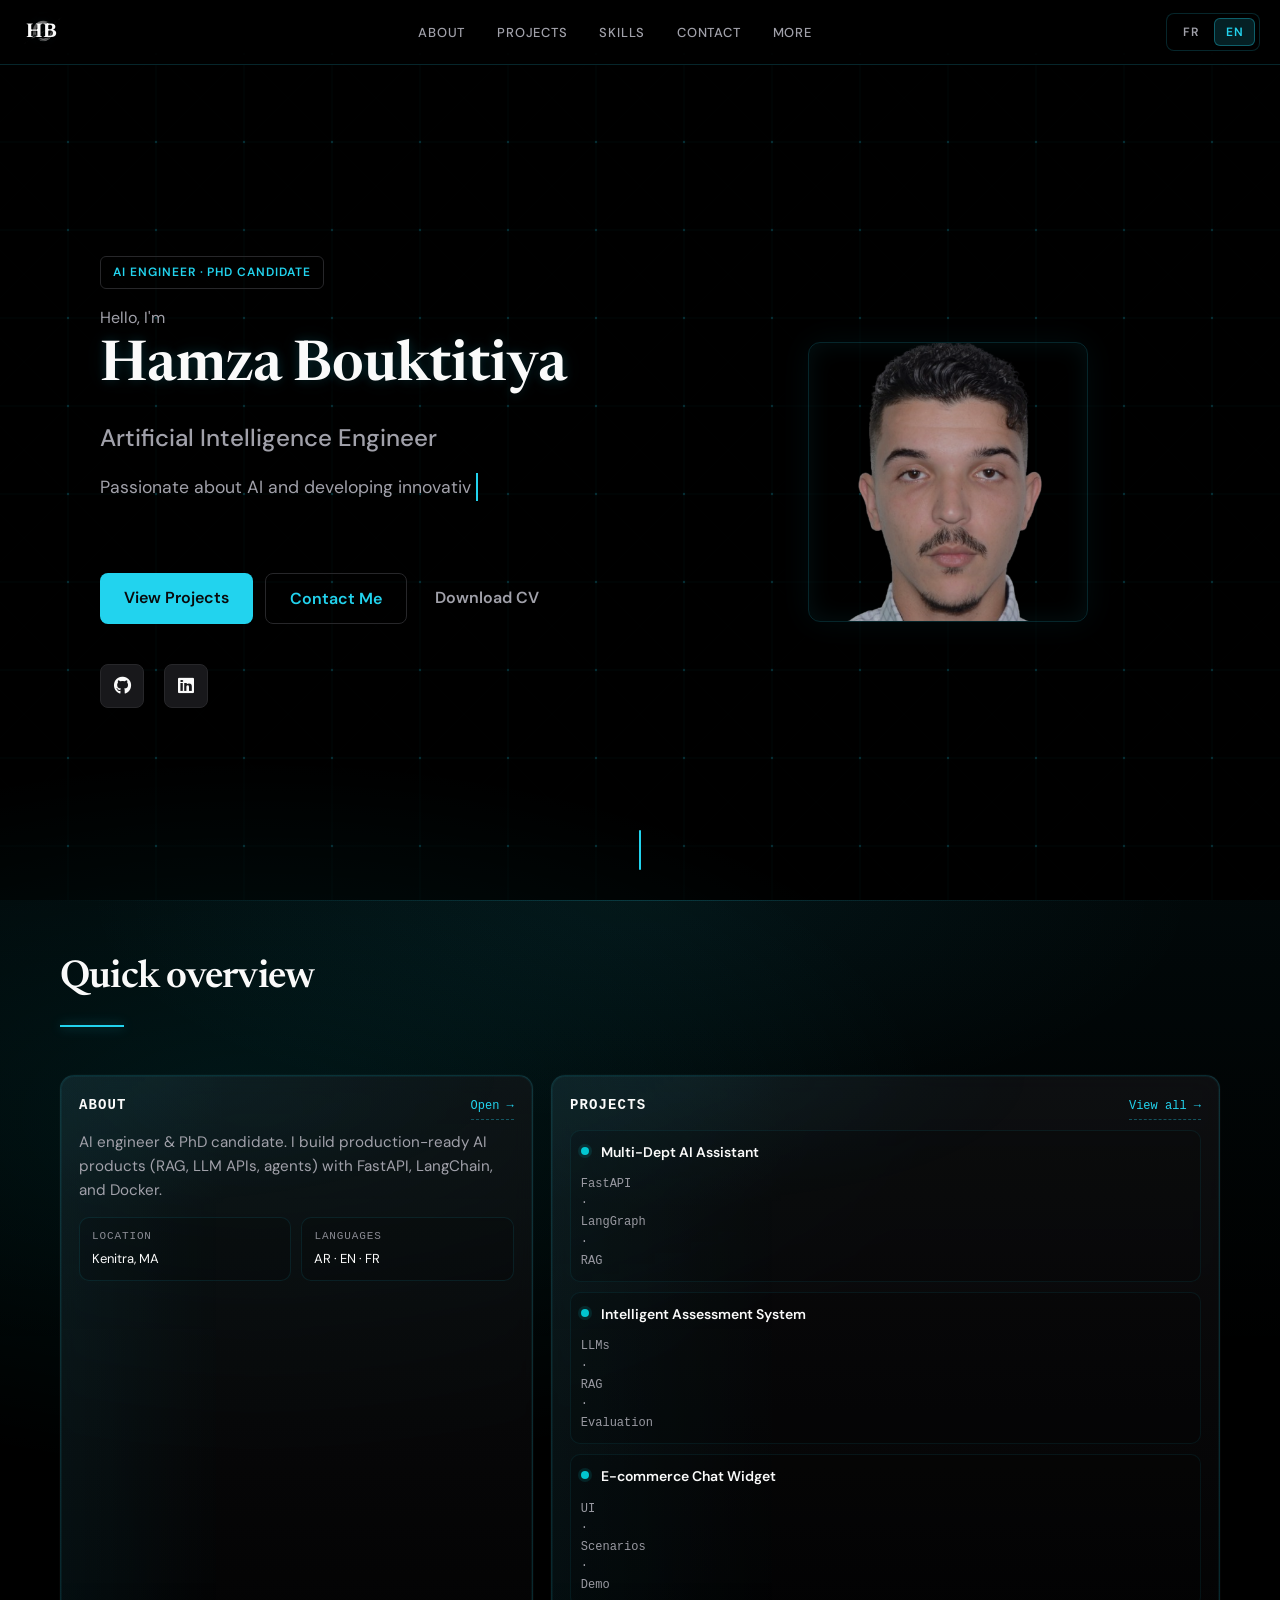
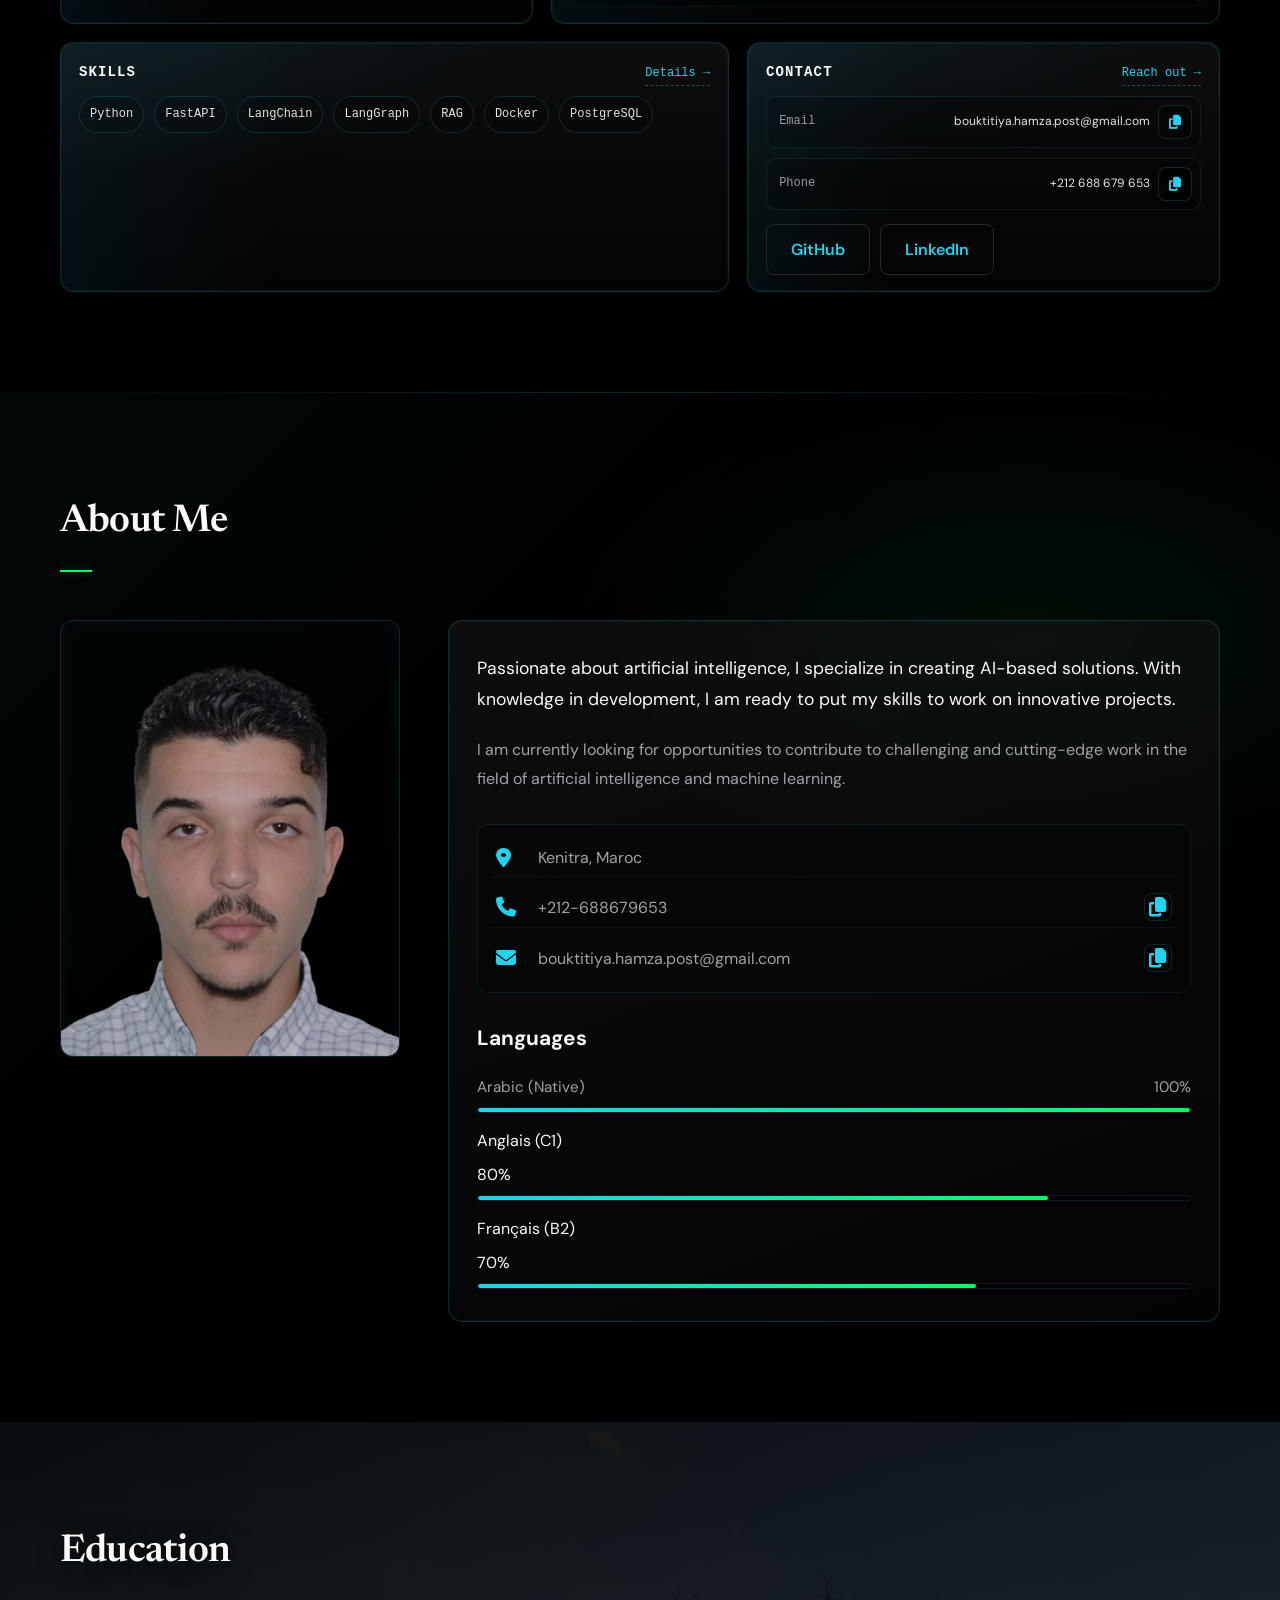
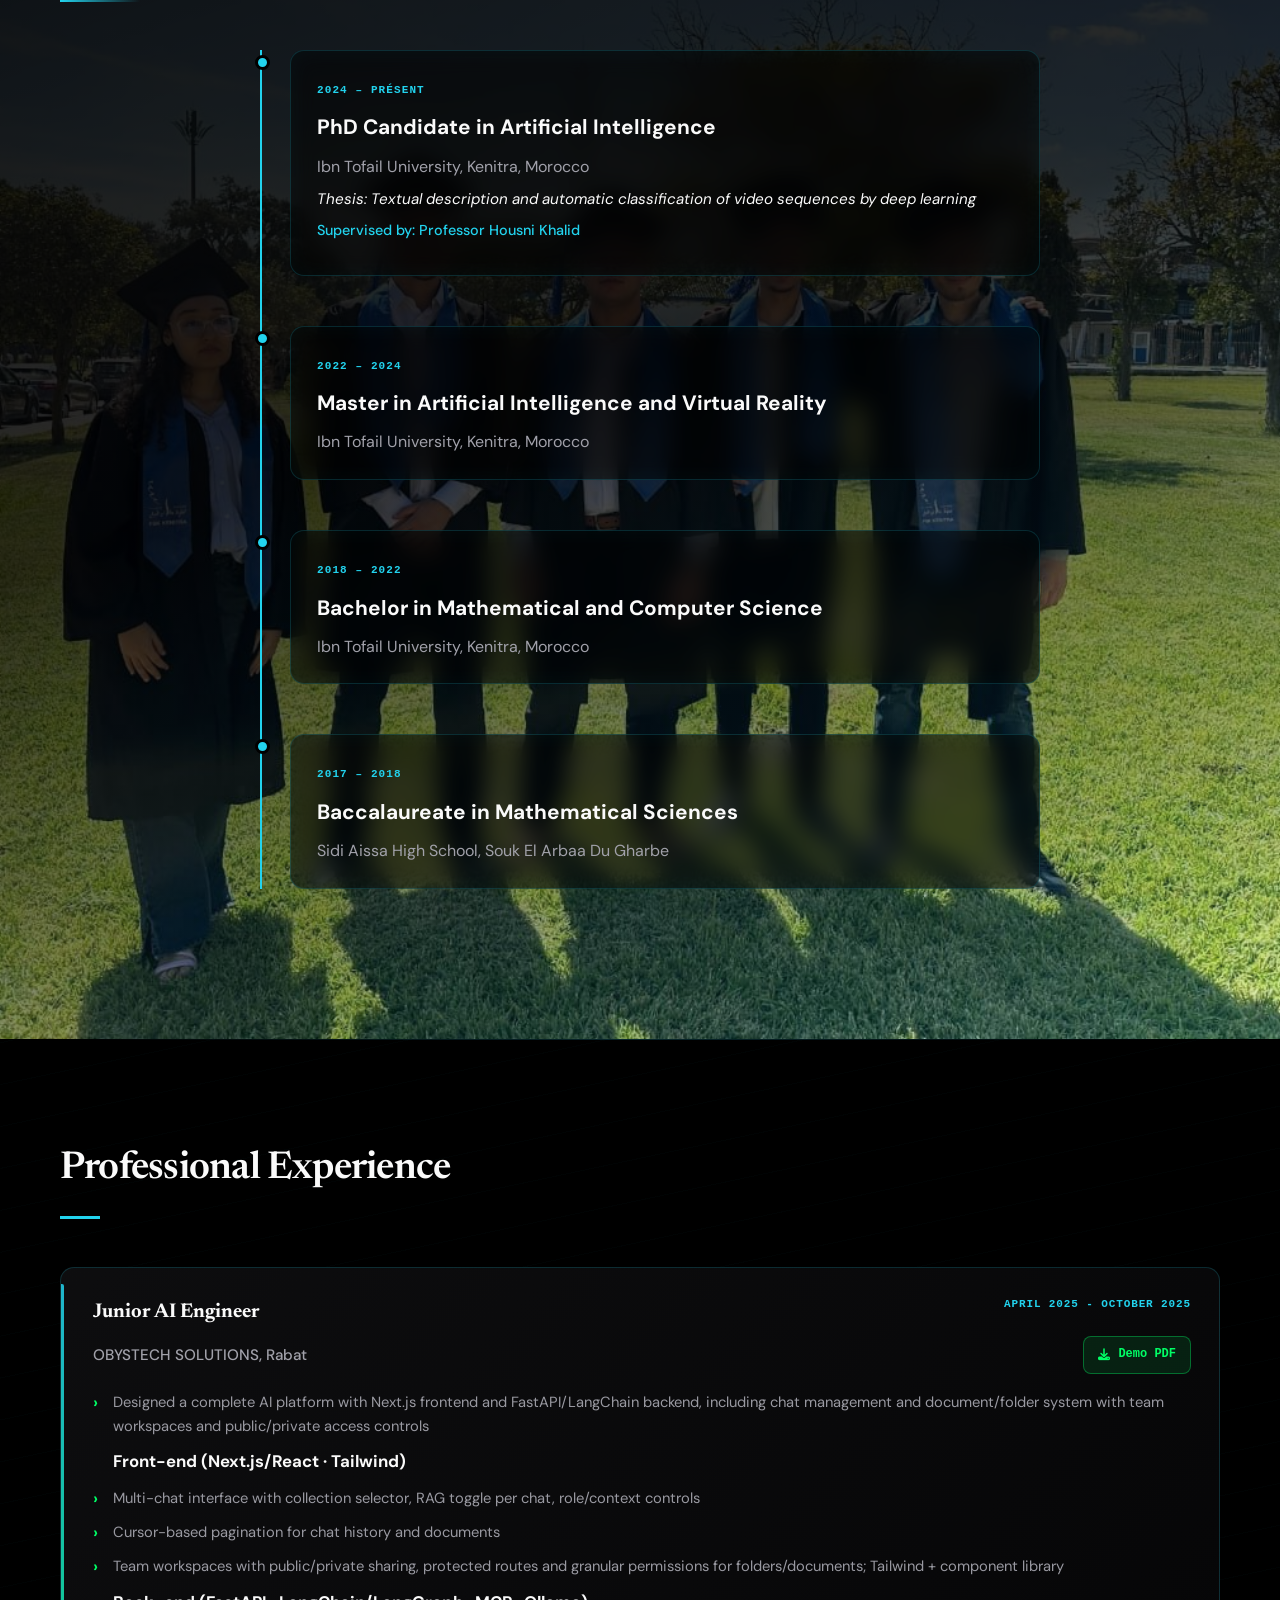
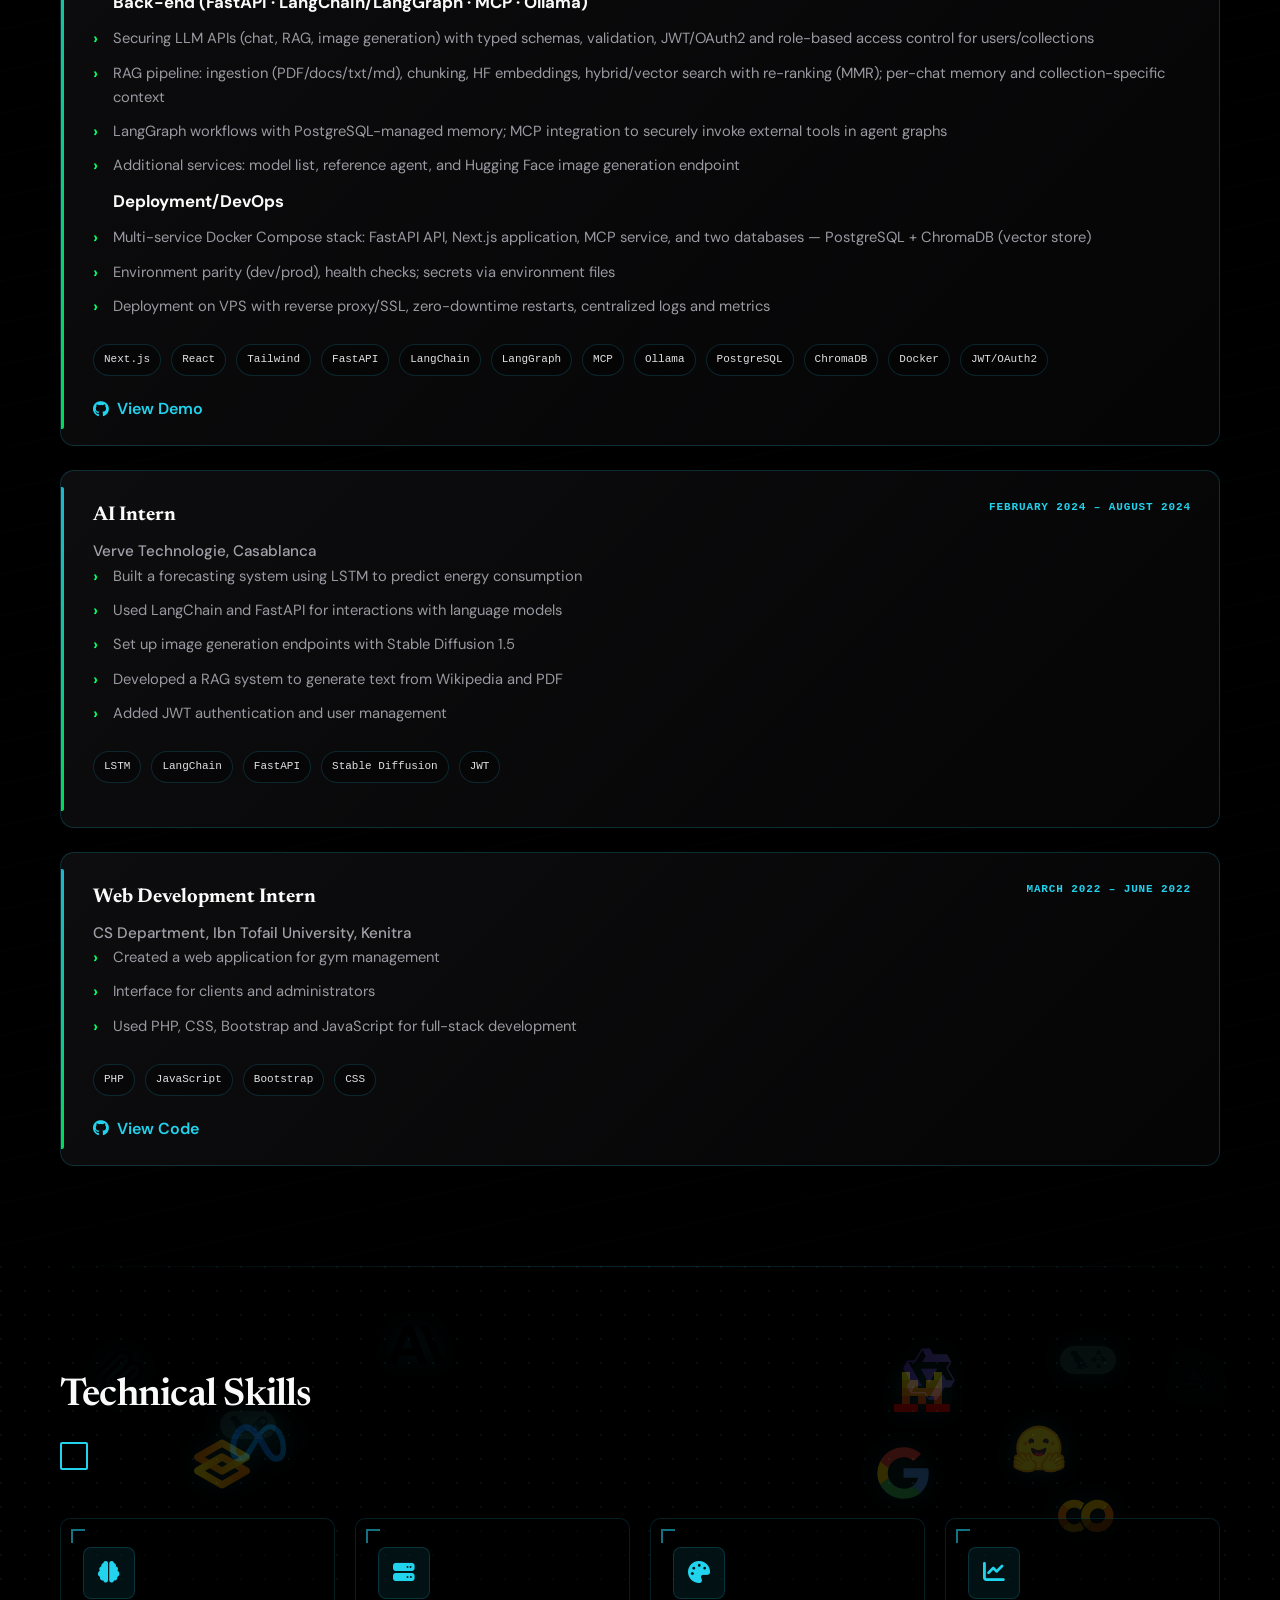
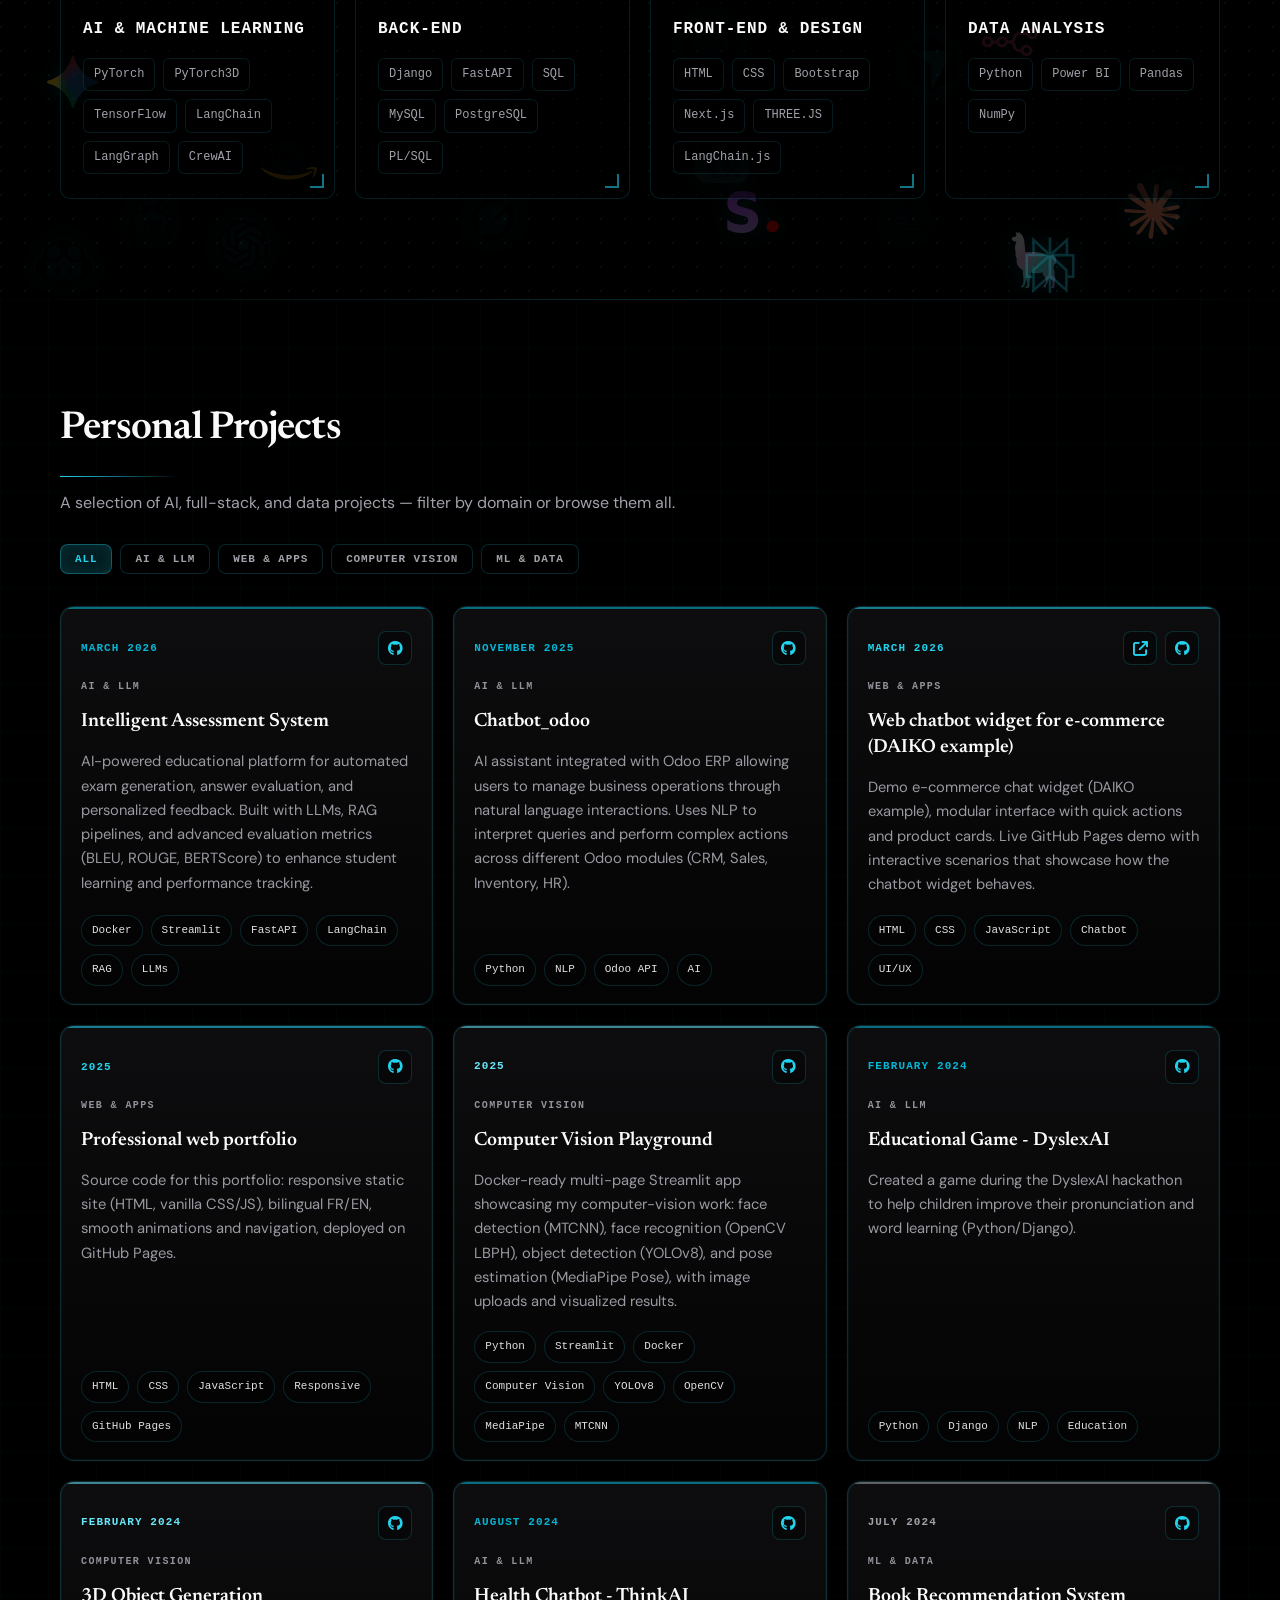
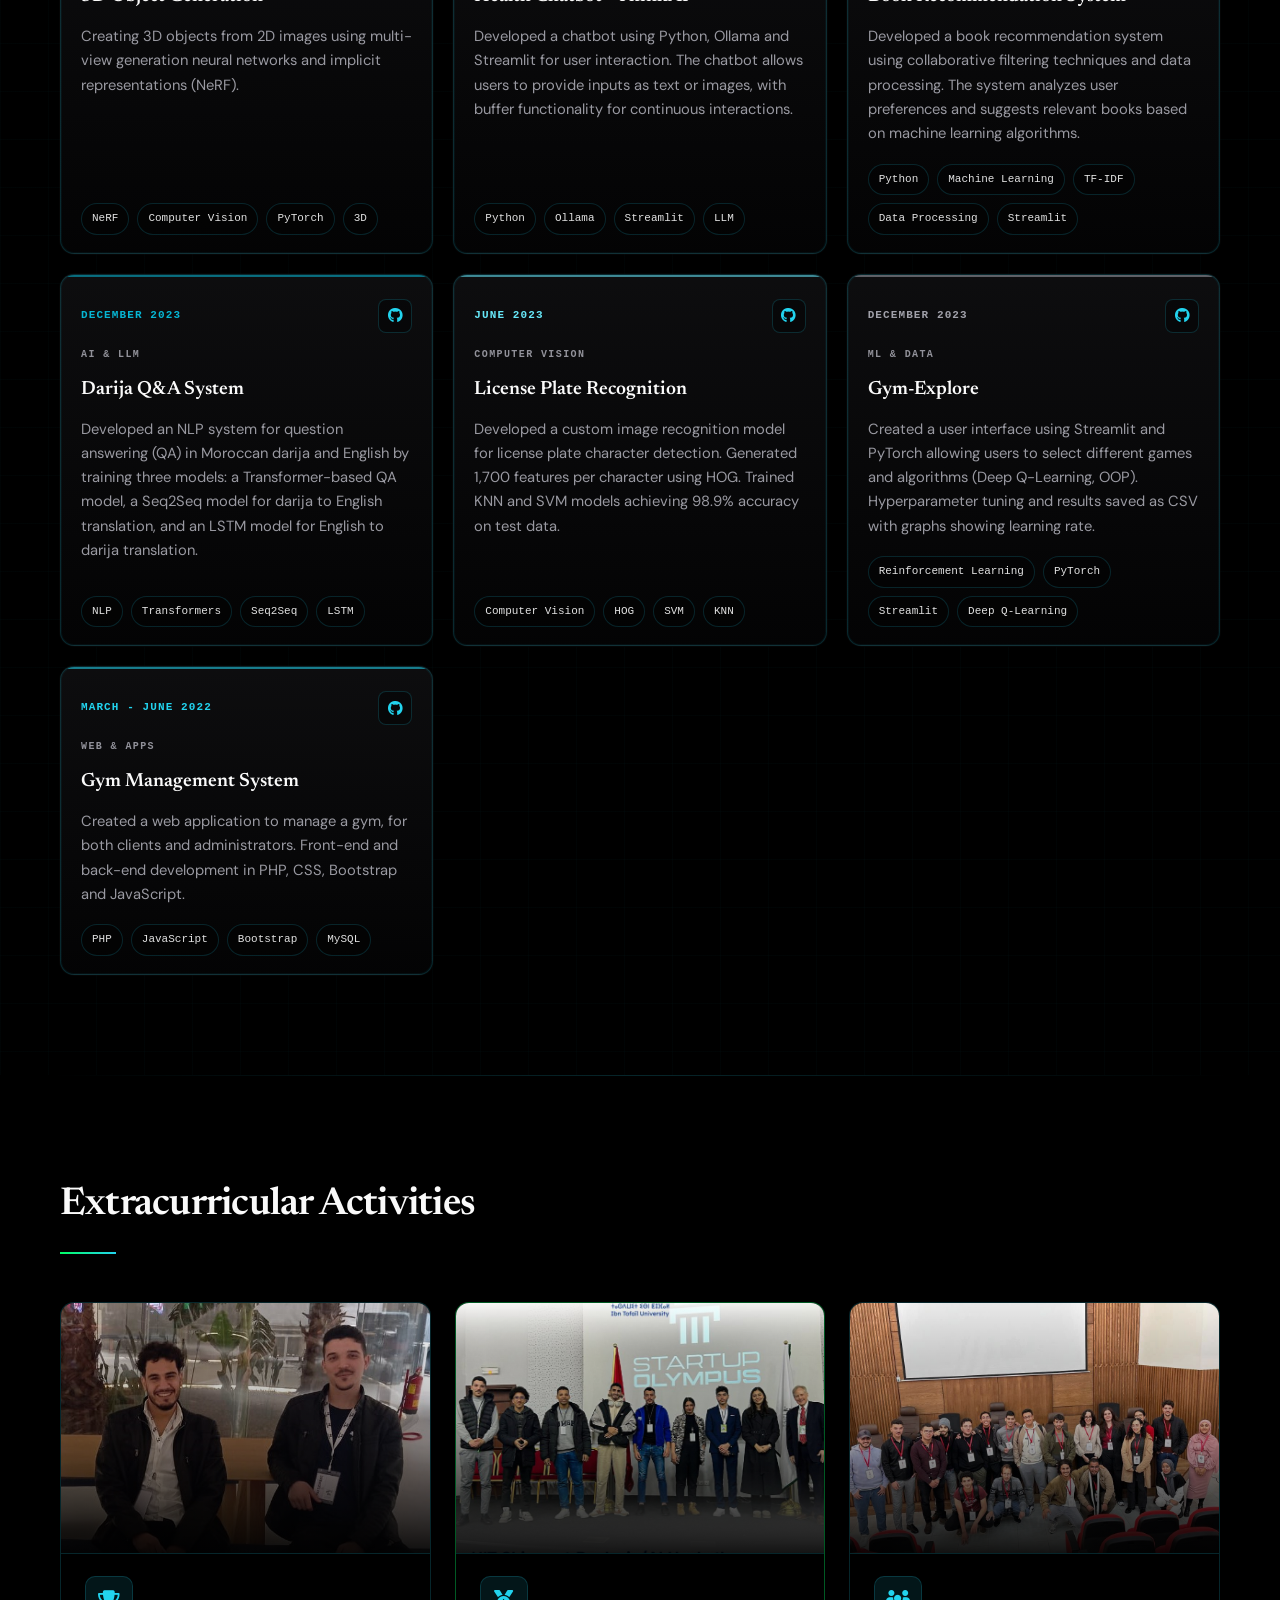
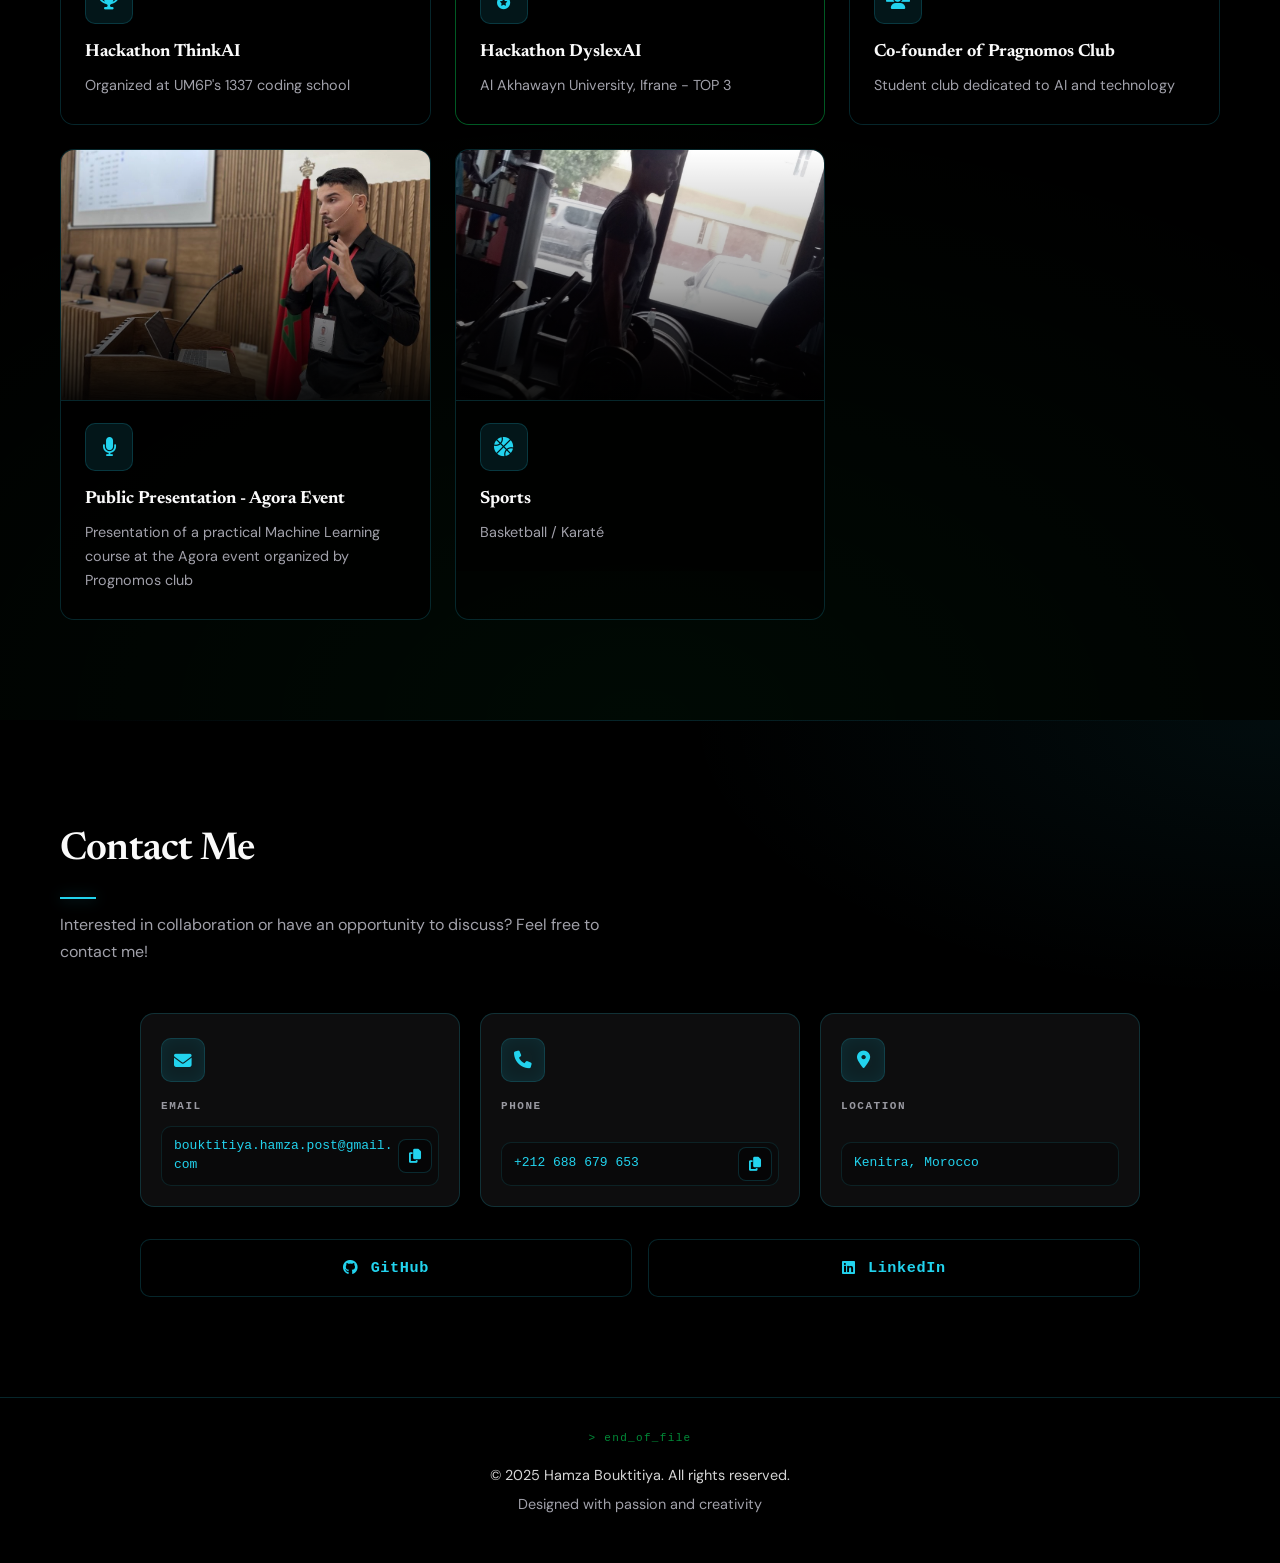
==== commit efe77aa2: "changing my cv" ====
--- a/index.html
+++ b/index.html
@@ -107,7 +107,7 @@
                 <div class="hero-buttons animate-fade-in-delay-3">
                     <a href="#projects" class="btn btn-primary" data-fr="Voir mes projets" data-en="View Projects">View Projects</a>
                     <a href="#contact" class="btn btn-secondary" data-fr="Me contacter" data-en="Contact Me">Contact Me</a>
-                    <a href="PDFs/hamza_cv_en26.pdf" download class="btn btn-ghost cv-download-btn" data-fr="Télécharger CV" data-en="Download CV">Download CV</a>
+                    <a href="PDFs/hamza_bouktitiya_cv_en_16-7.pdf" download class="btn btn-ghost cv-download-btn" data-fr="Télécharger CV" data-en="Download CV">Download CV</a>
                 </div>
                 <div class="social-links animate-fade-in-delay-4">
                     <a href="https://github.com/gothamza" target="_blank" class="social-link" aria-label="GitHub">
@@ -247,9 +247,6 @@
                     <p class="about-description" data-fr="Je suis actuellement à la recherche d'opportunités pour contribuer à des travaux stimulants et avant-gardistes dans le domaine de l'intelligence artificielle et du machine learning." data-en="I am currently looking for opportunities to contribute to challenging and cutting-edge work in the field of artificial intelligence and machine learning.">
                         Je suis actuellement à la recherche d'opportunités pour contribuer à des travaux stimulants et avant-gardistes dans le domaine de l'intelligence artificielle et du machine learning.
                     </p>
-                    <a href="PDFs/hamza_cv_en26.pdf" download class="btn btn-download-about cv-download-btn" data-fr="📥 Télécharger mon CV complet" data-en="📥 Download my full CV">
-                        📥 Download my full CV
-                    </a>
                     <div class="about-info">
                         <div class="info-item">
                             <i class="fas fa-map-marker-alt"></i>
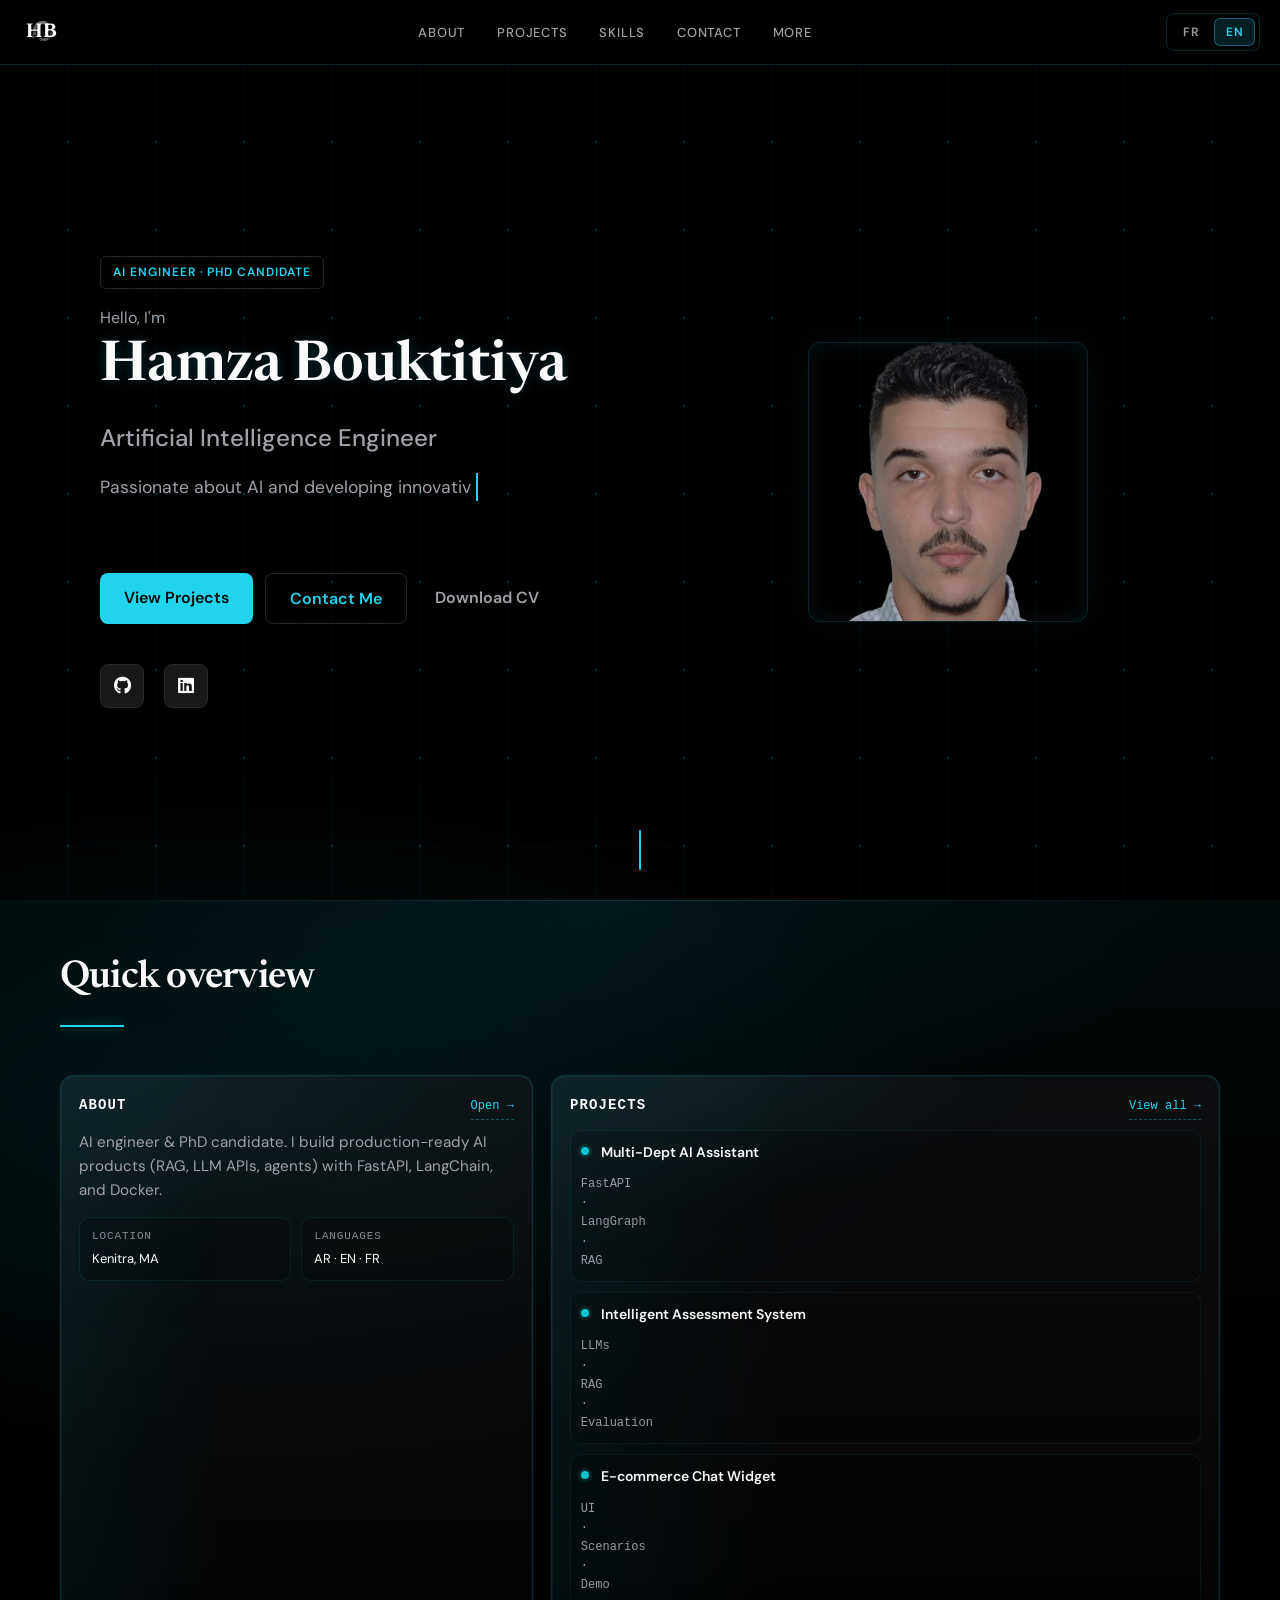
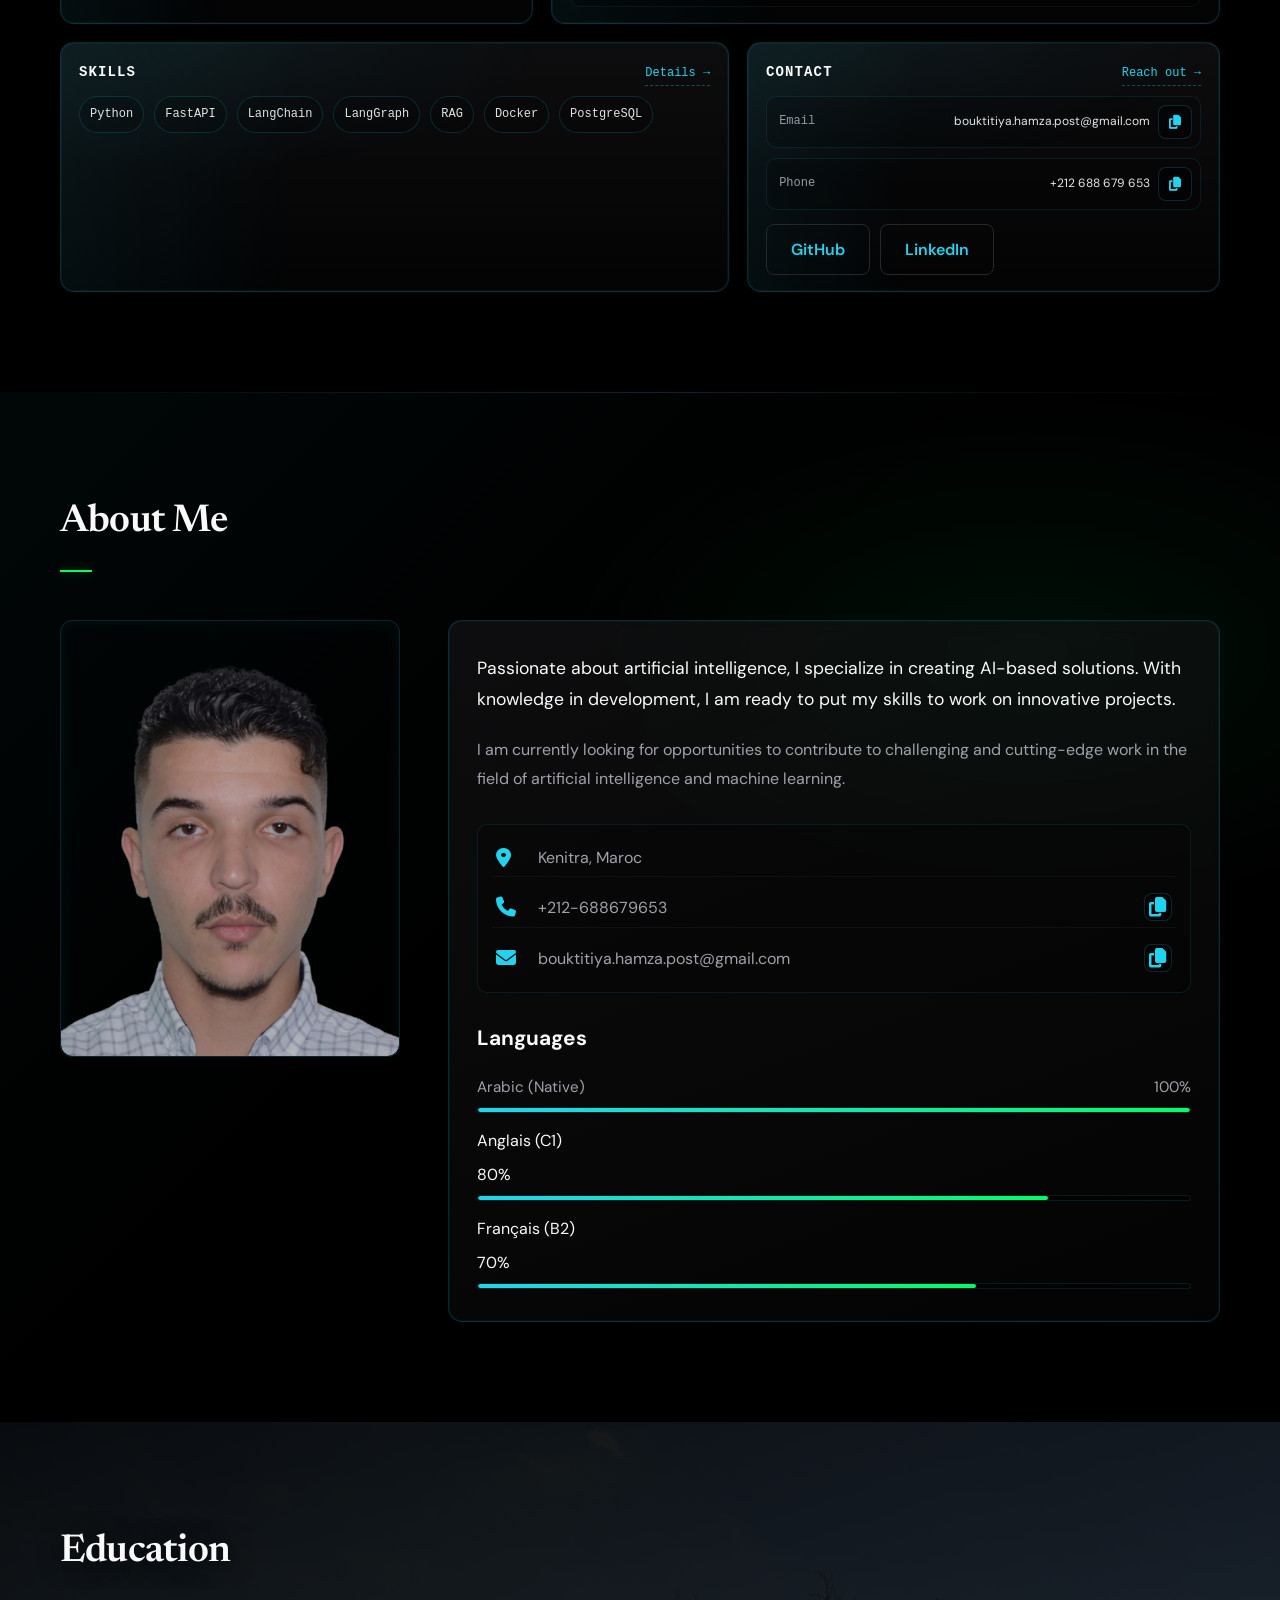
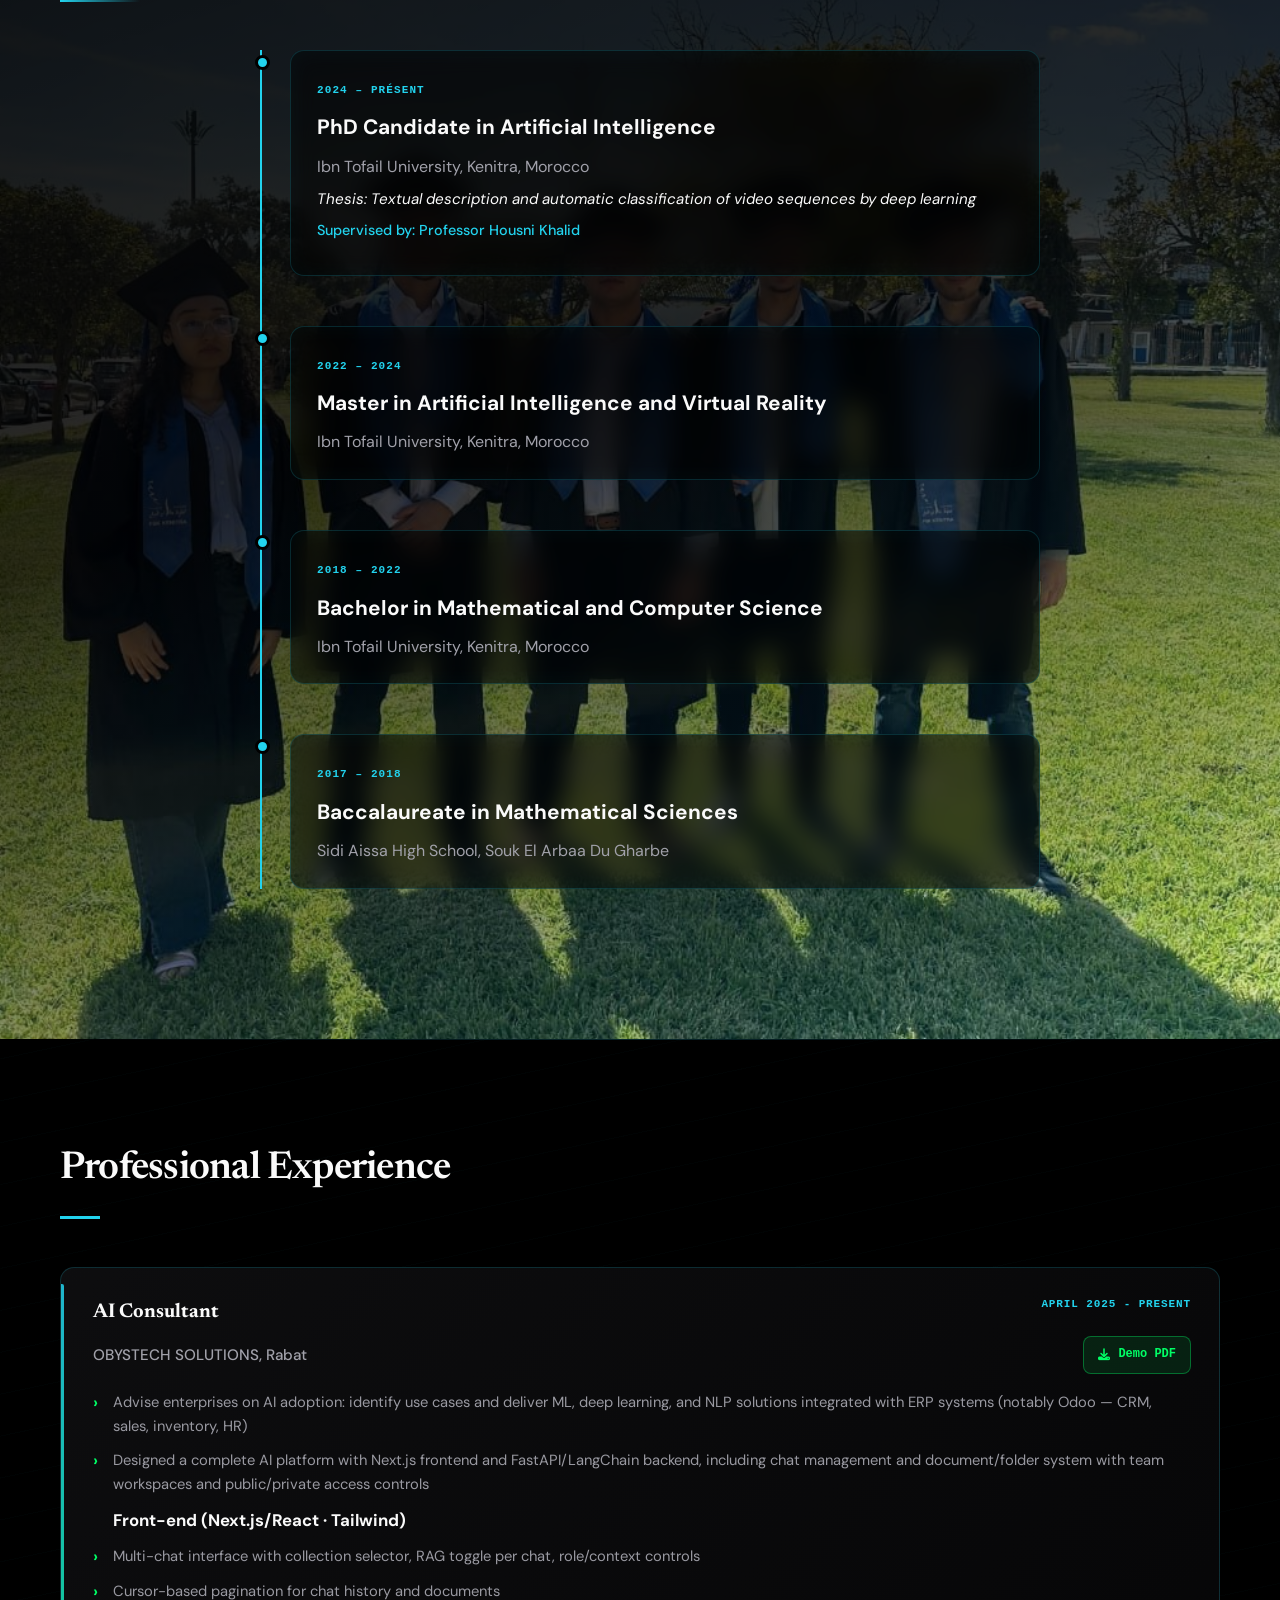
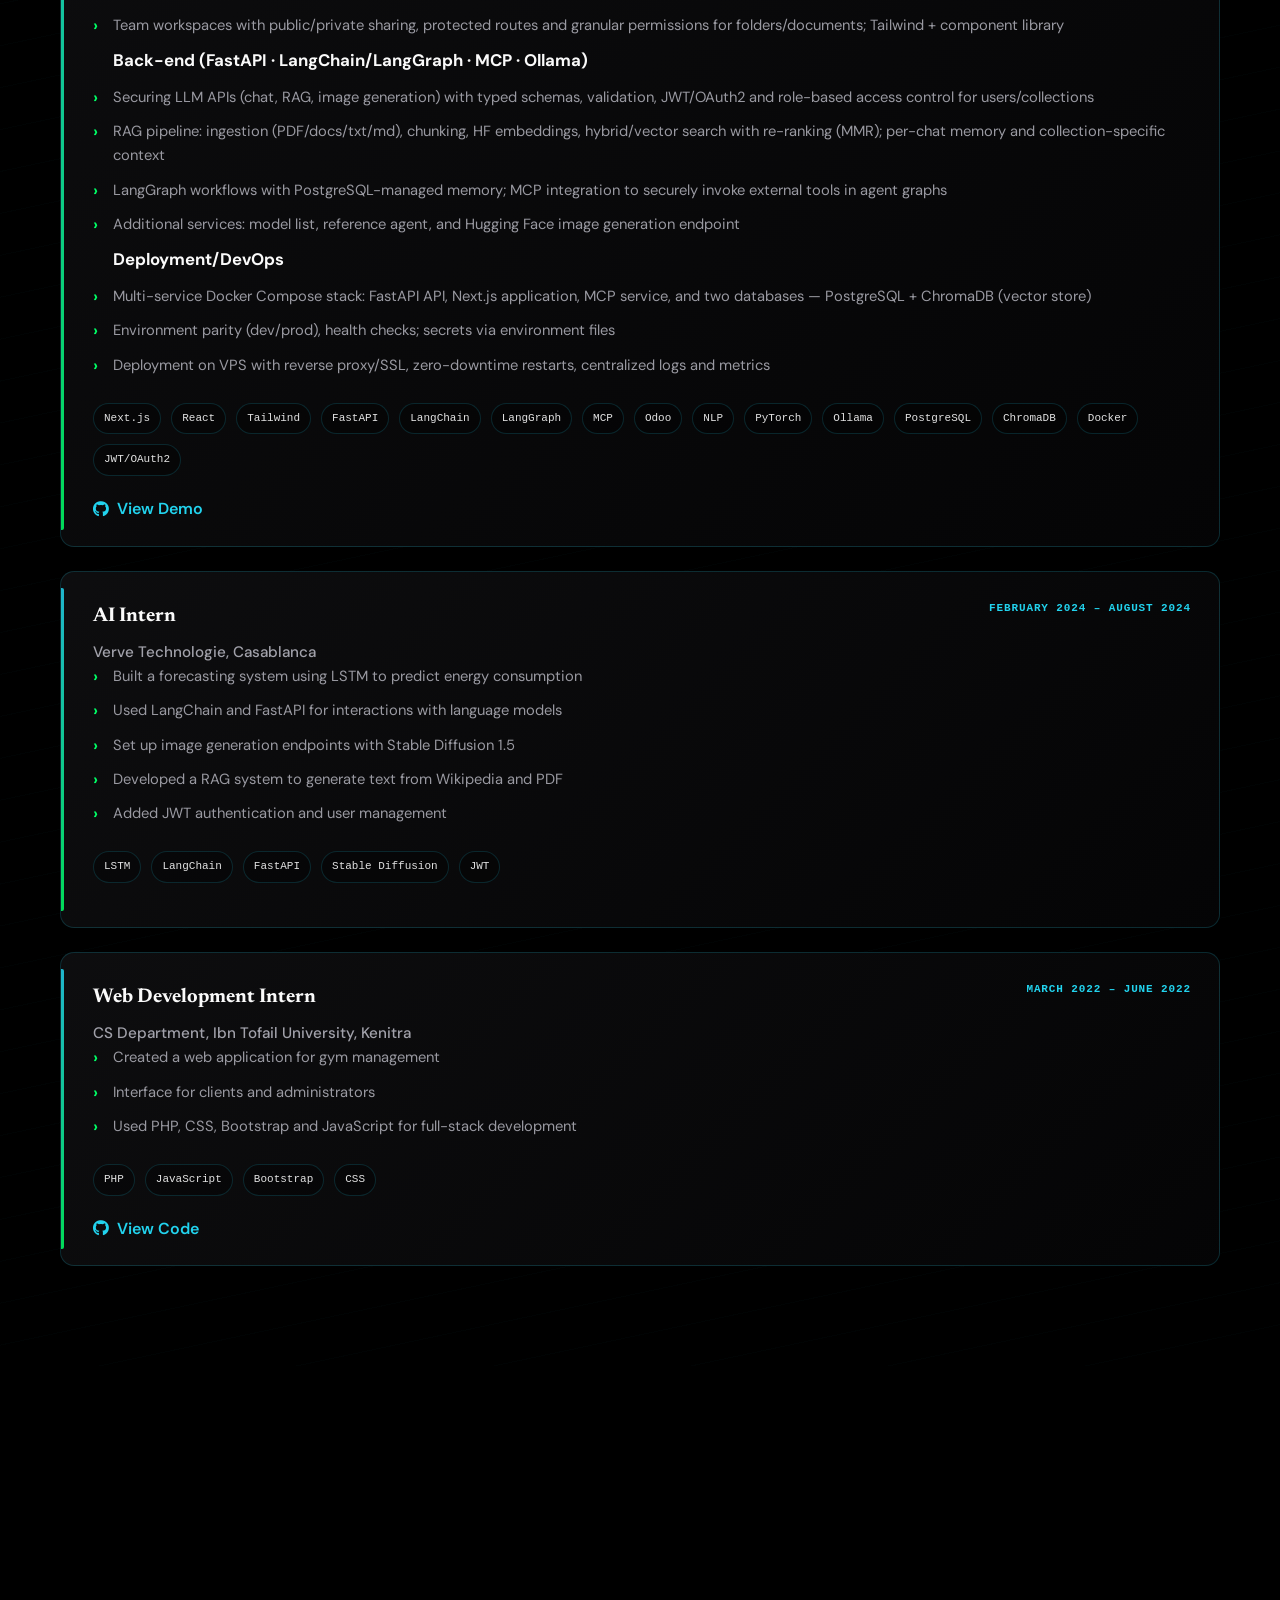
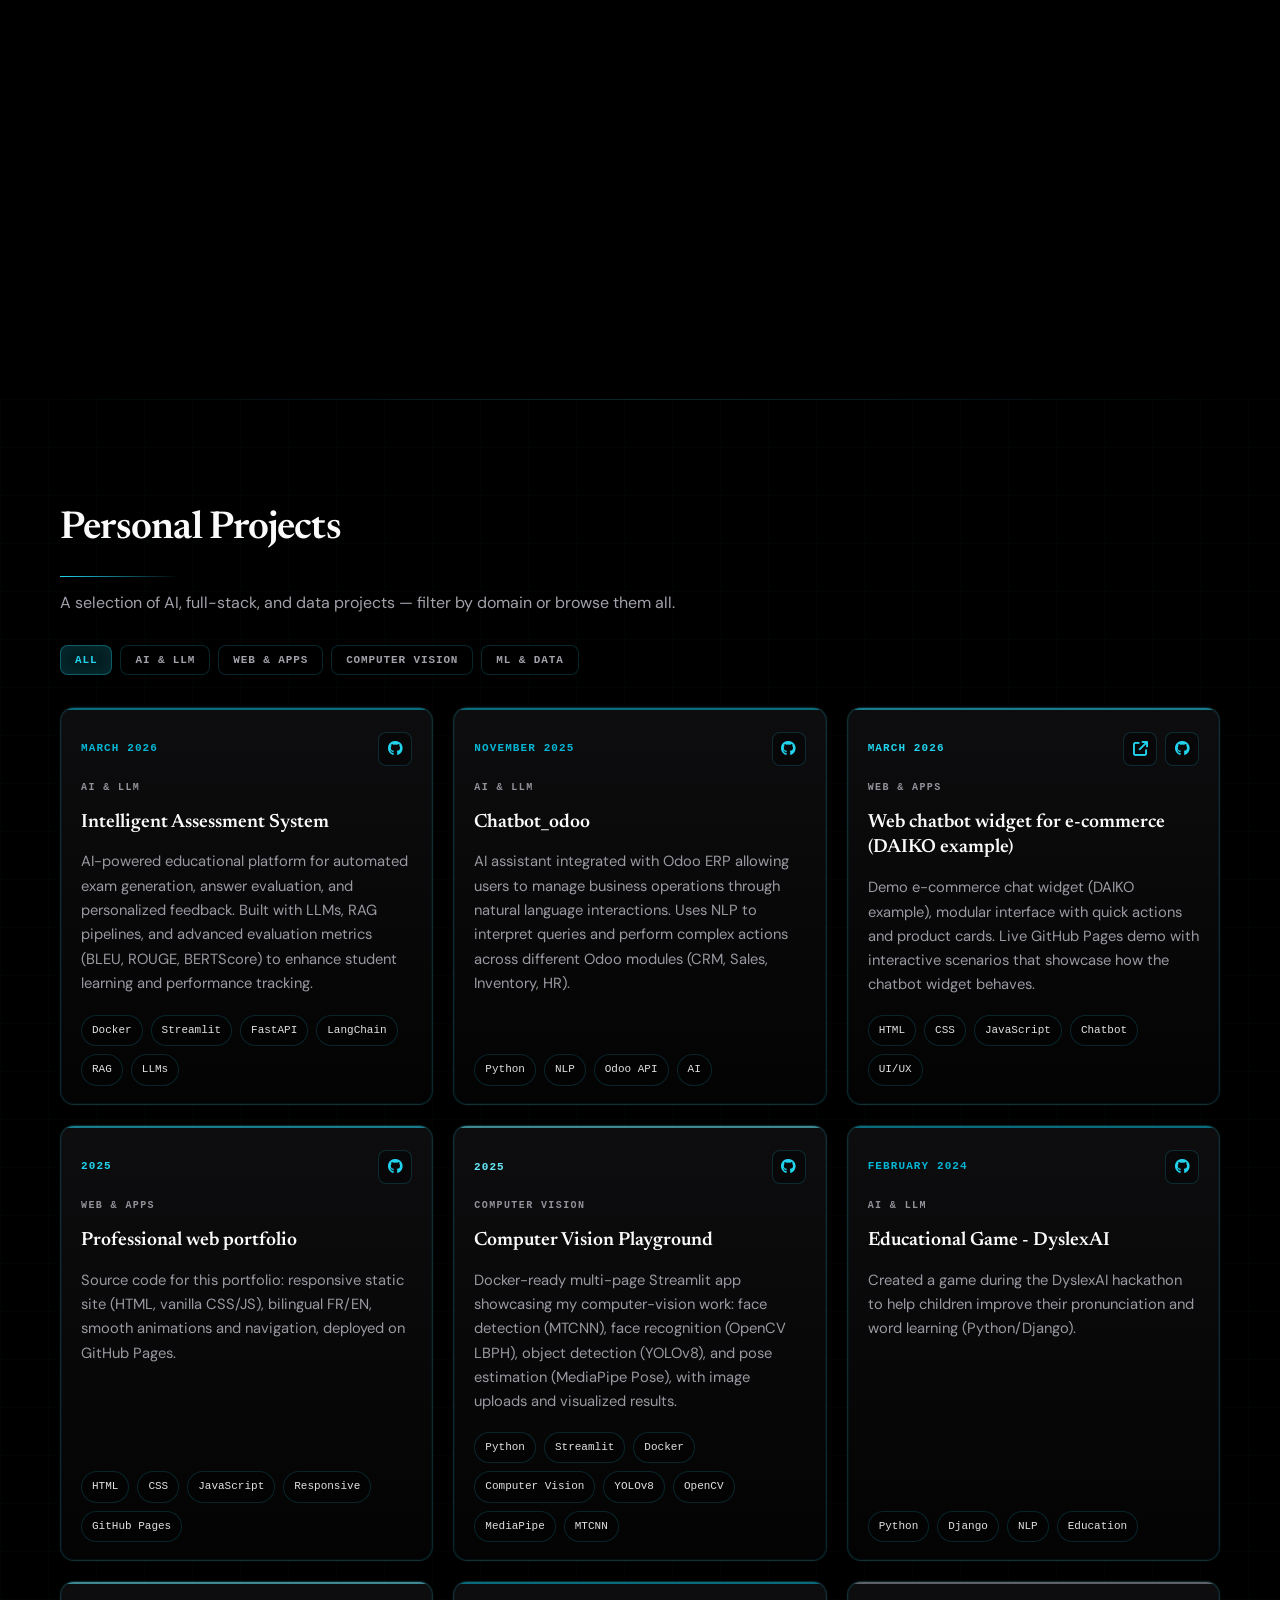
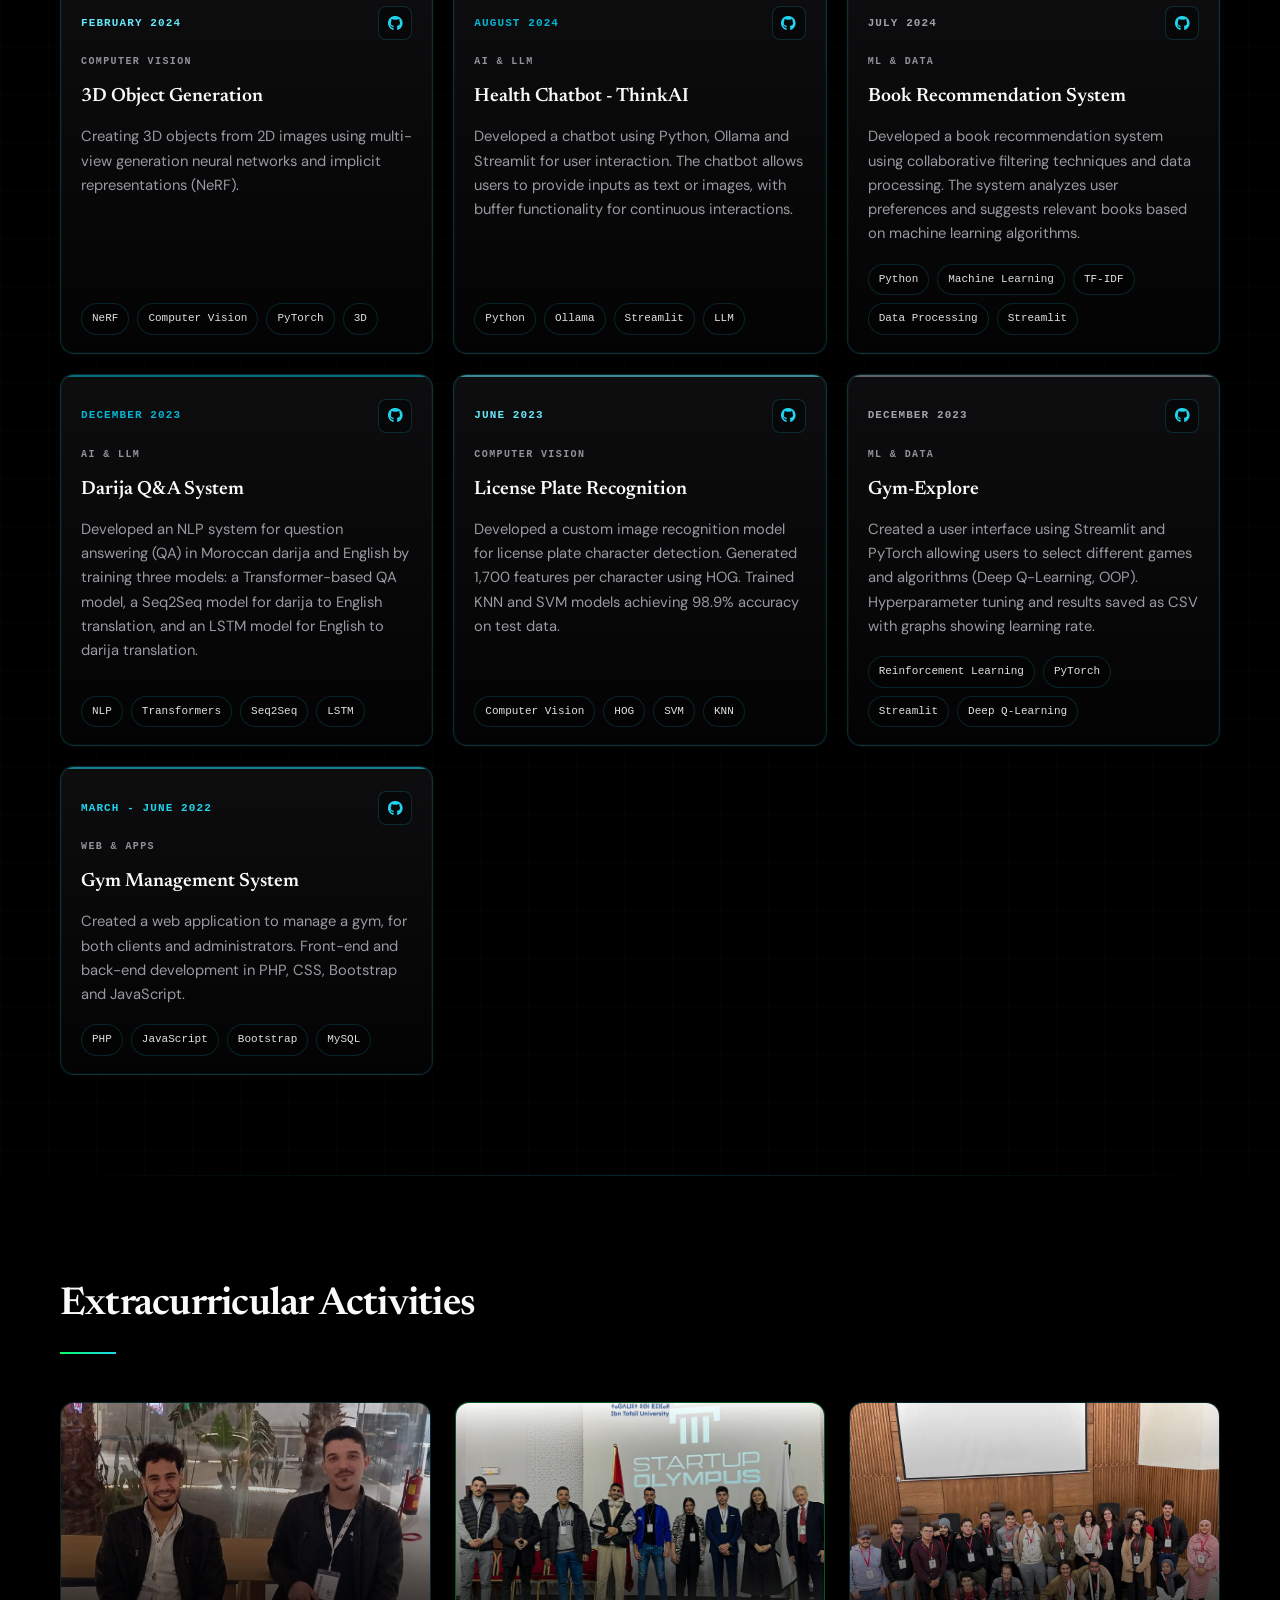
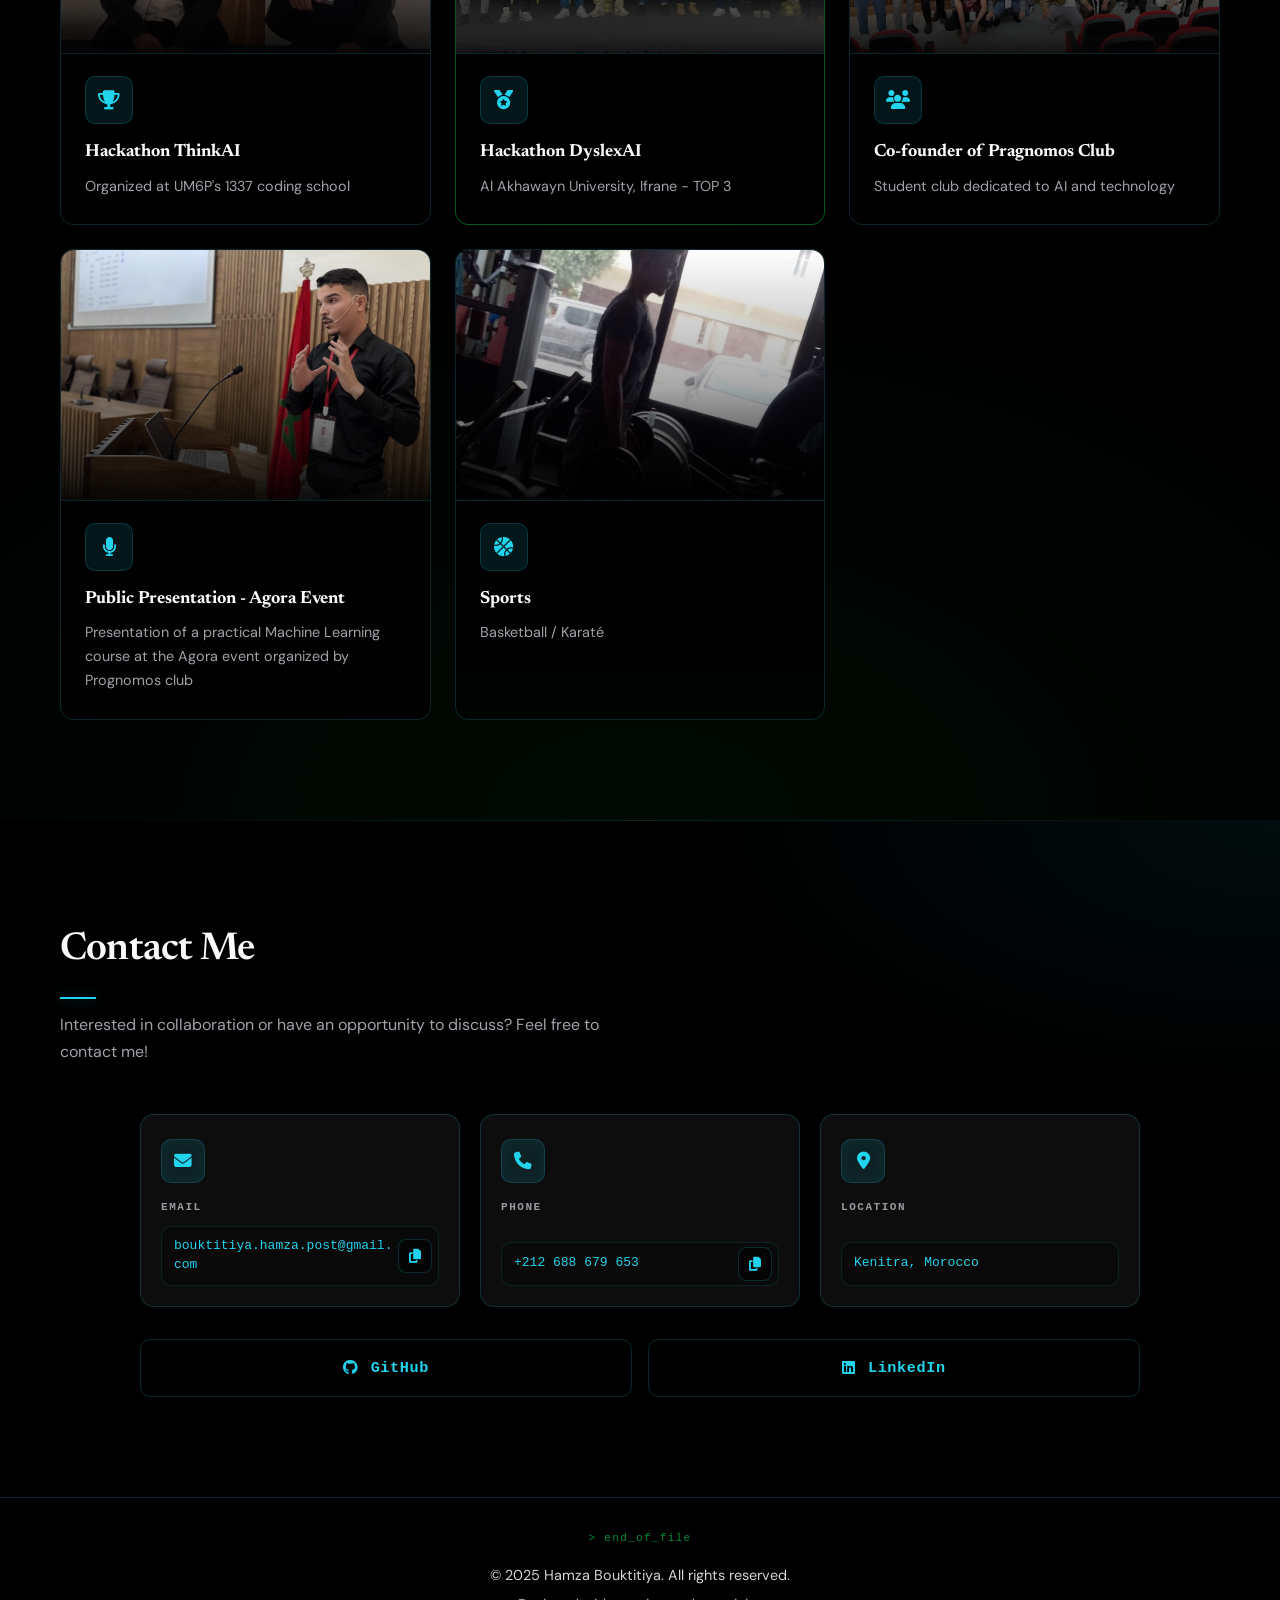
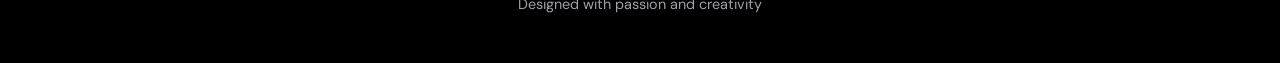
==== commit 77c4e9ad: "Update Obystech role to AI Consultant (Present) and archive prior CV. Keep a restoreable snapshot un" ====
--- a/index.html
+++ b/index.html
@@ -376,8 +376,8 @@
                 <!-- Experience 1 -->
                 <div class="experience-card">
                     <div class="experience-header">
-                        <h3 data-fr="Ingénieur Junior en IA" data-en="Junior AI Engineer">Ingénieur Junior en IA</h3>
-                        <span class="experience-date" data-fr="Avril 2025 - Octobre 2025" data-en="April 2025 - October 2025">Avril 2025 - Octobre 2025</span>
+                        <h3 data-fr="Consultant en IA" data-en="AI Consultant">Consultant en IA</h3>
+                        <span class="experience-date" data-fr="Avril 2025 - Présent" data-en="April 2025 - Present">Avril 2025 - Présent</span>
                     </div>
                     <div class="experience-company-section">
                         <p class="experience-company">OBYSTECH SOLUTIONS, Rabat</p>
@@ -387,6 +387,9 @@
                         </a>
                     </div>
                     <ul class="experience-details">
+                        <li data-fr="Conseil aux entreprises sur l'adoption de l'IA : identification de cas d'usage et livraison de solutions ML, deep learning et NLP intégrées aux systèmes ERP (notamment Odoo — CRM, ventes, inventaire, RH)" data-en="Advise enterprises on AI adoption: identify use cases and deliver ML, deep learning, and NLP solutions integrated with ERP systems (notably Odoo — CRM, sales, inventory, HR)">
+                            Conseil aux entreprises sur l'adoption de l'IA : identification de cas d'usage et livraison de solutions ML, deep learning et NLP intégrées aux systèmes ERP (notamment Odoo — CRM, ventes, inventaire, RH)
+                        </li>
                         <li data-fr="Conception d'une plateforme d'IA complète avec un front-end Next.js et un back-end FastAPI/LangChain, incluant la gestion des chats et un système de documents/dossiers avec espaces de travail d'équipe et contrôles d'accès publics/privés" data-en="Designed a complete AI platform with Next.js frontend and FastAPI/LangChain backend, including chat management and document/folder system with team workspaces and public/private access controls">
                             Conception d'une plateforme d'IA complète avec un front-end Next.js et un back-end FastAPI/LangChain, incluant la gestion des chats et un système de documents/dossiers avec espaces de travail d'équipe et contrôles d'accès publics/privés
                         </li>
@@ -432,6 +435,9 @@
                         <span class="tech-tag">LangChain</span>
                         <span class="tech-tag">LangGraph</span>
                         <span class="tech-tag">MCP</span>
+                        <span class="tech-tag">Odoo</span>
+                        <span class="tech-tag">NLP</span>
+                        <span class="tech-tag">PyTorch</span>
                         <span class="tech-tag">Ollama</span>
                         <span class="tech-tag">PostgreSQL</span>
                         <span class="tech-tag">ChromaDB</span>
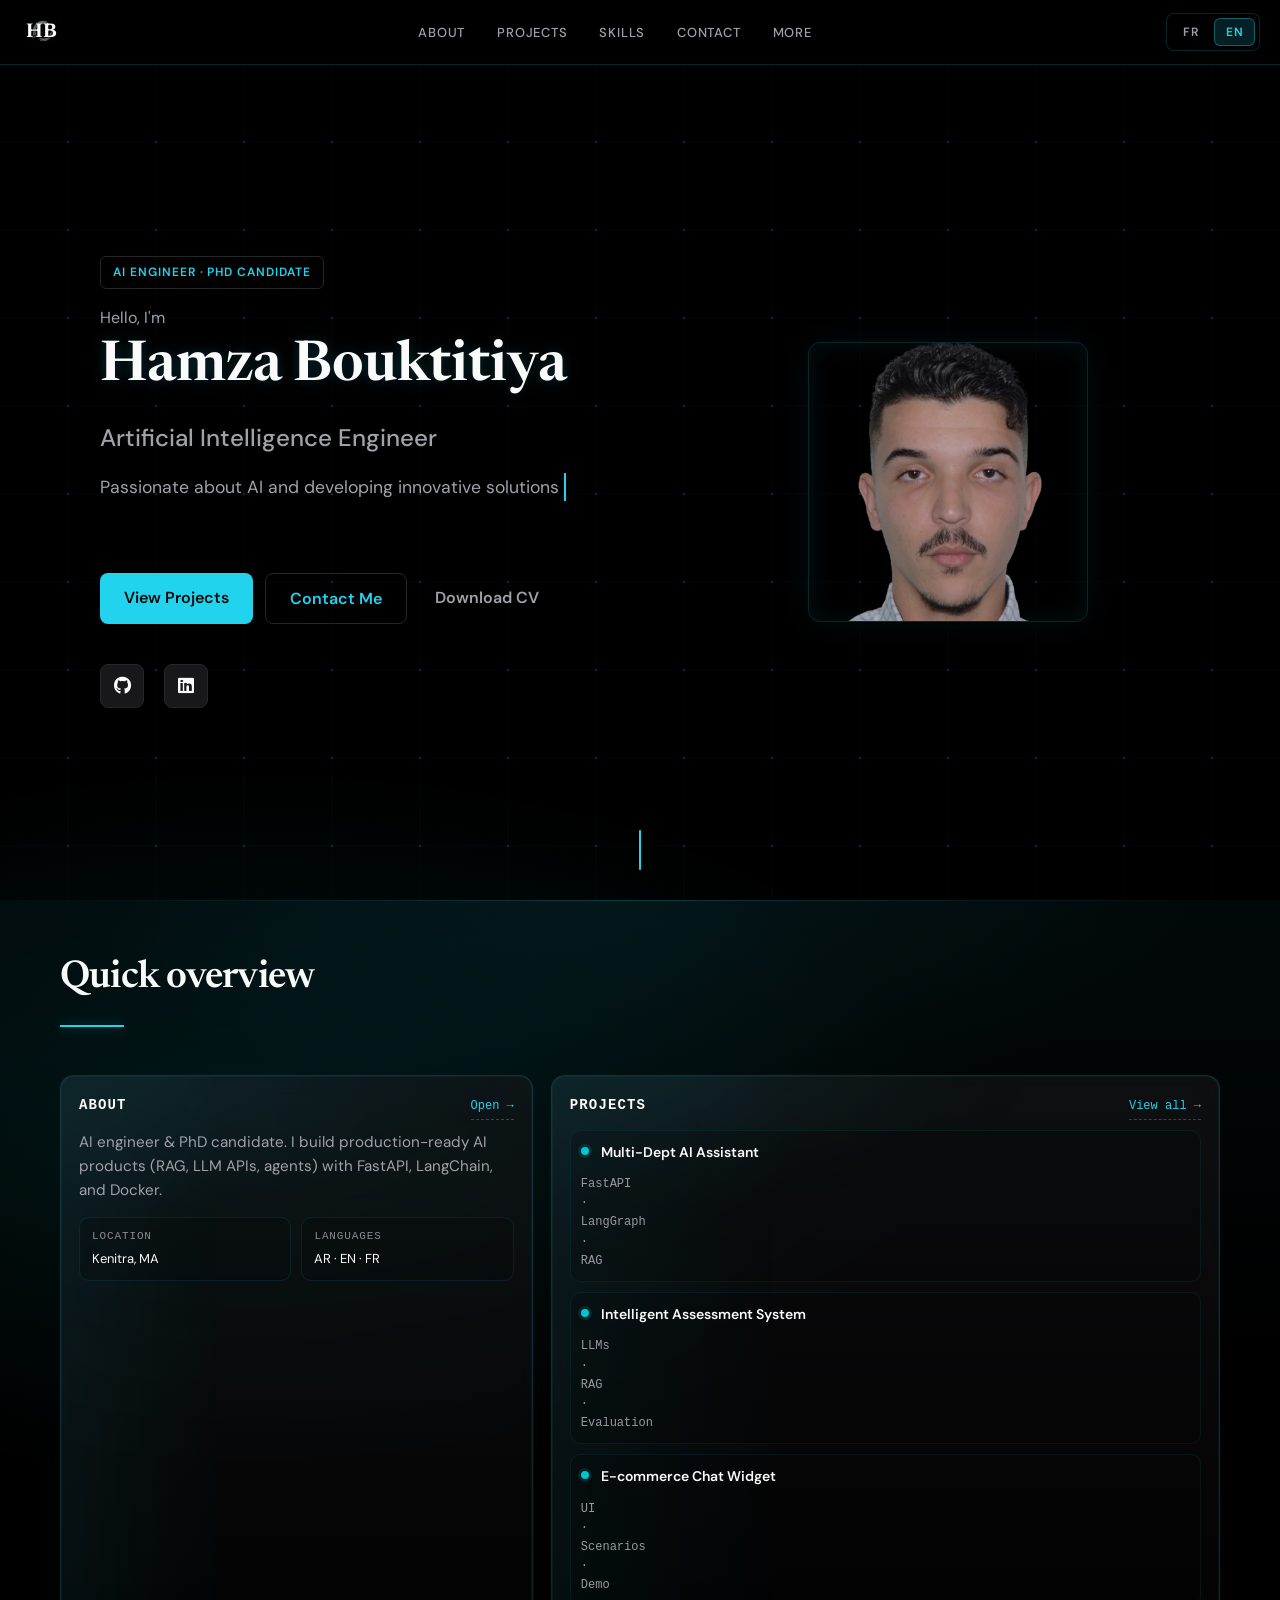
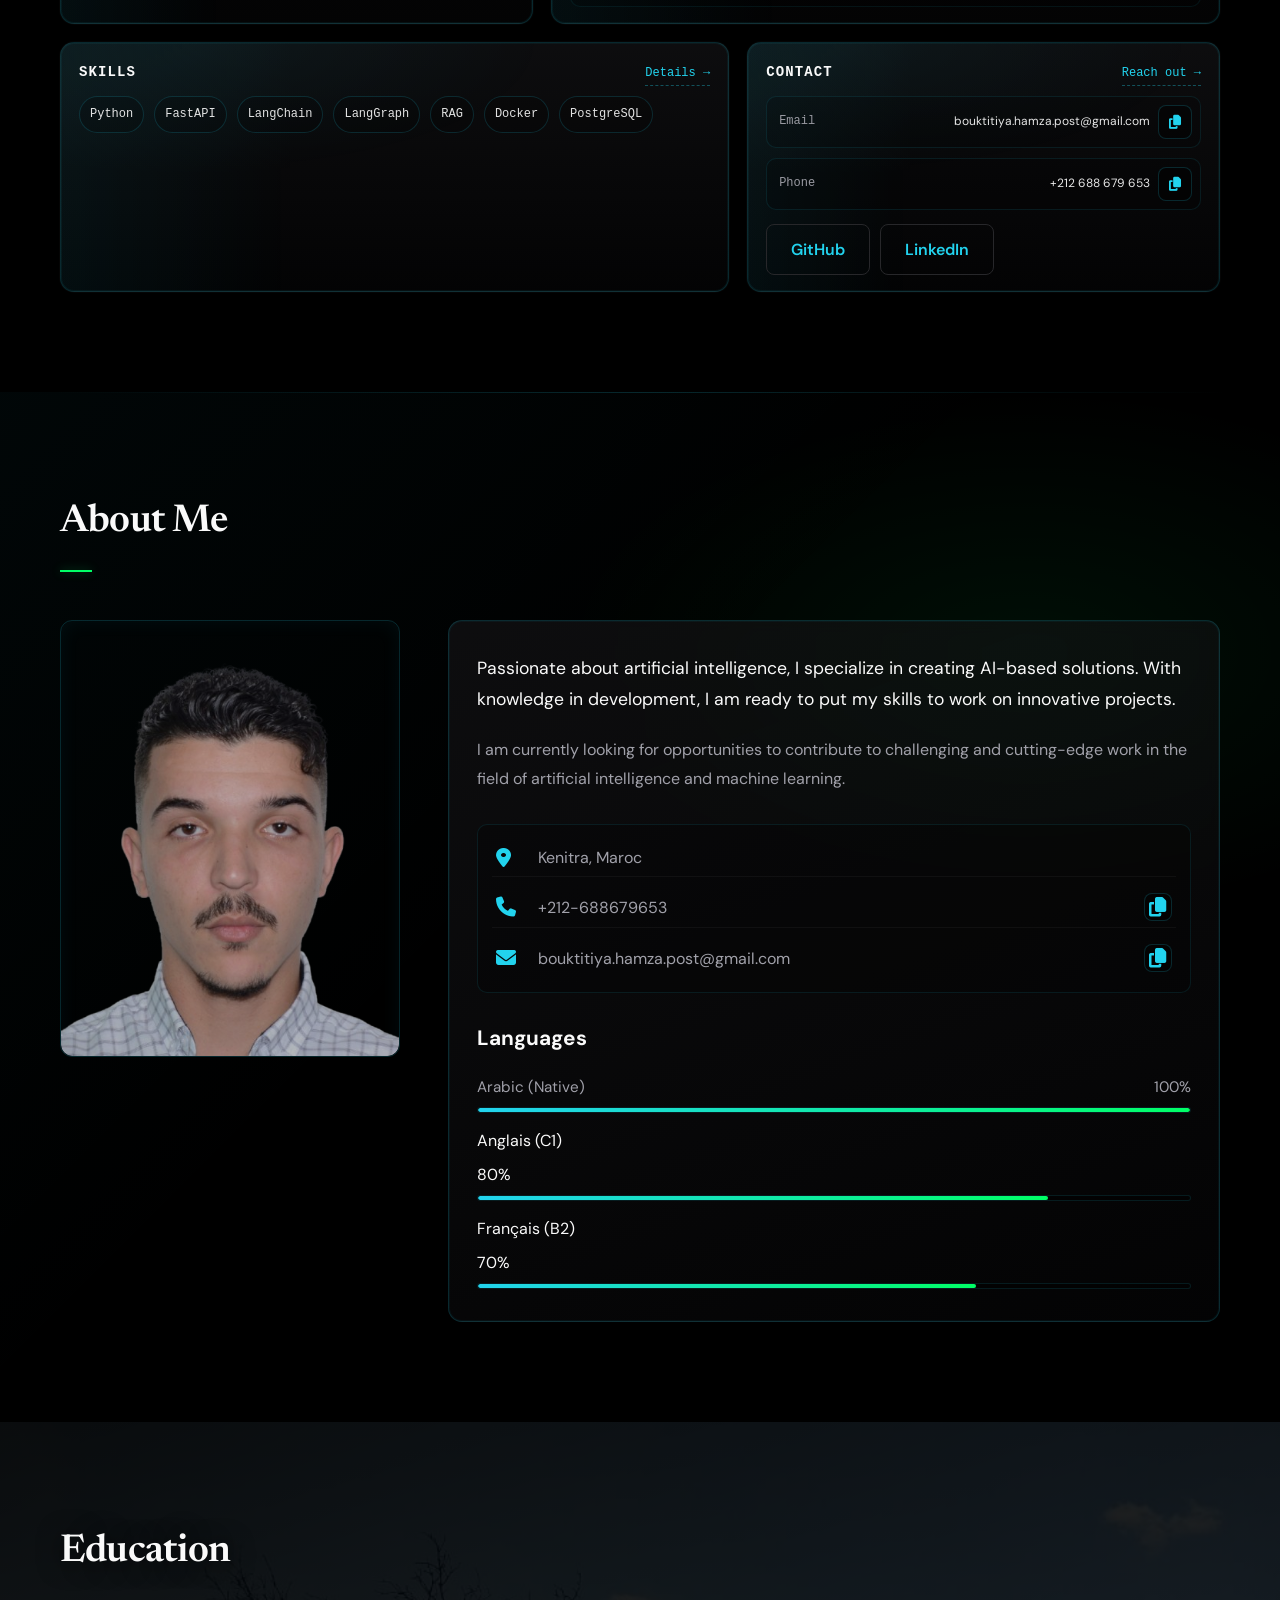
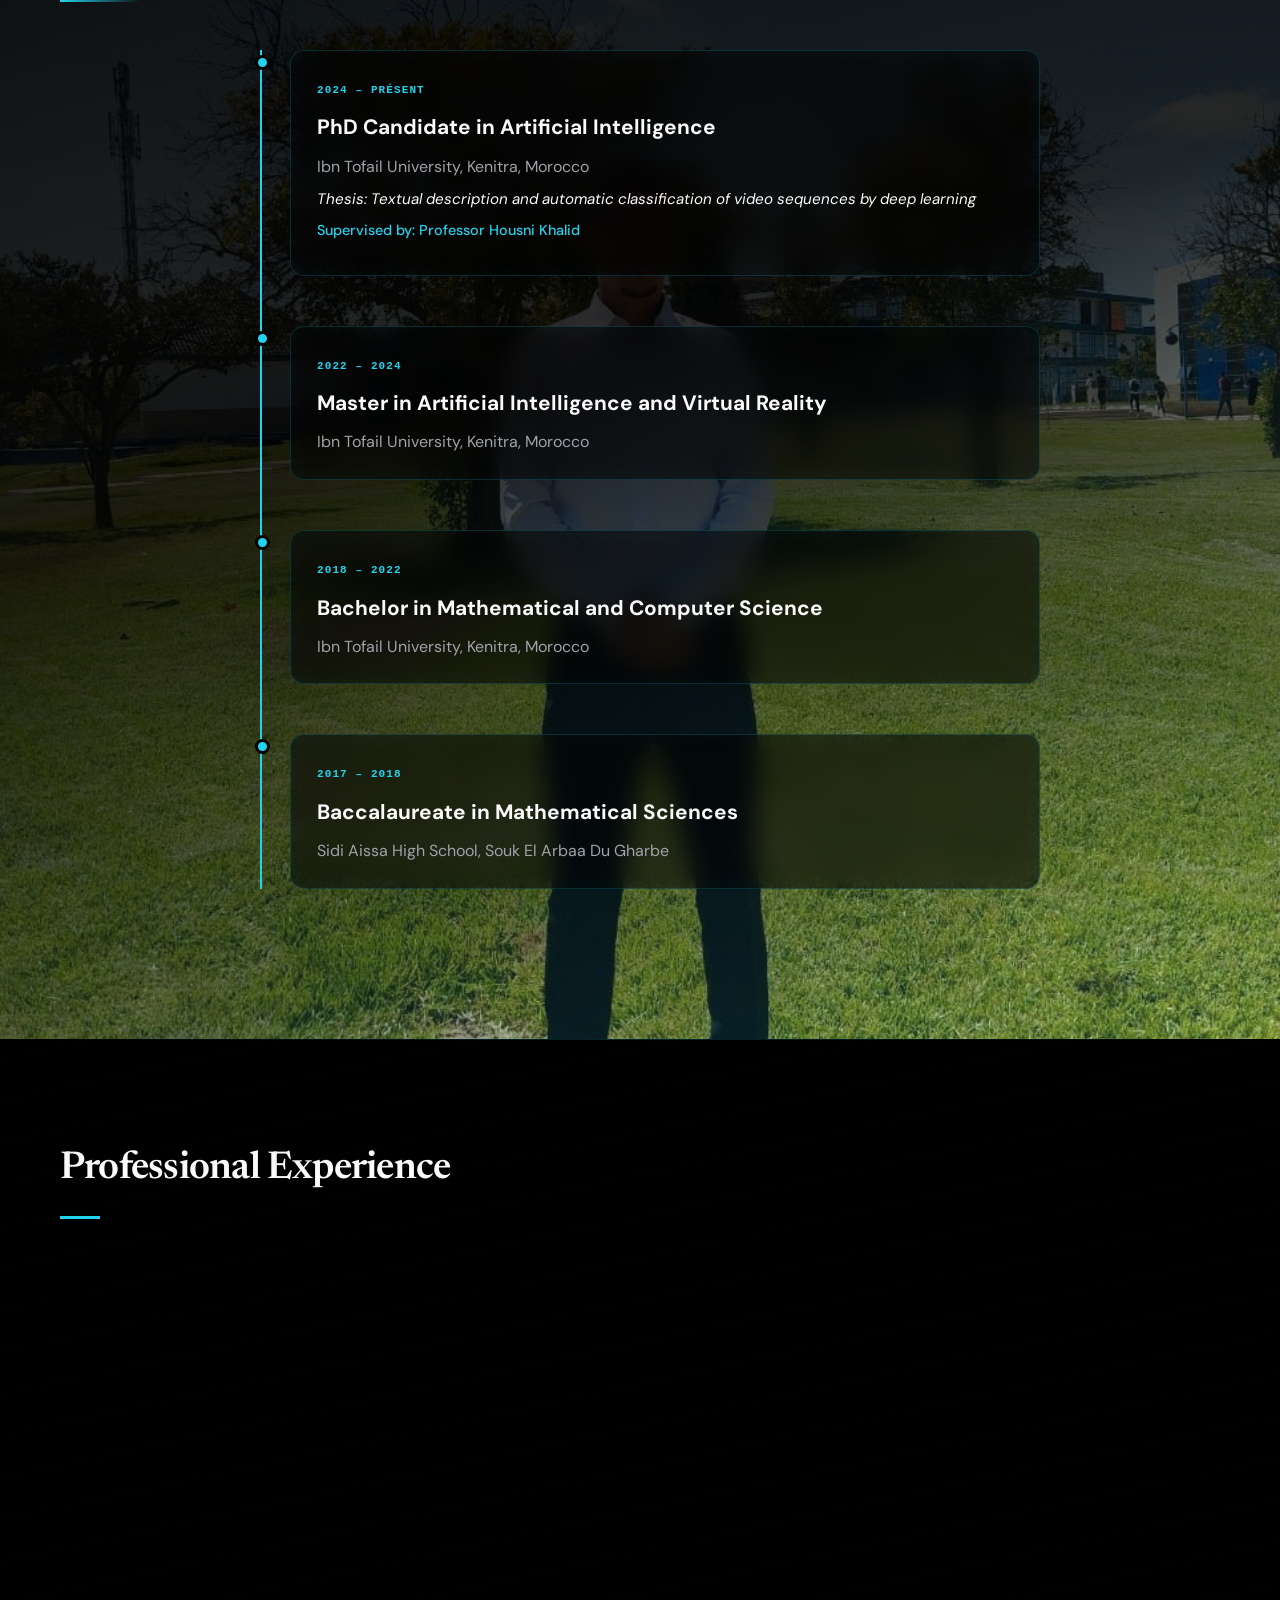
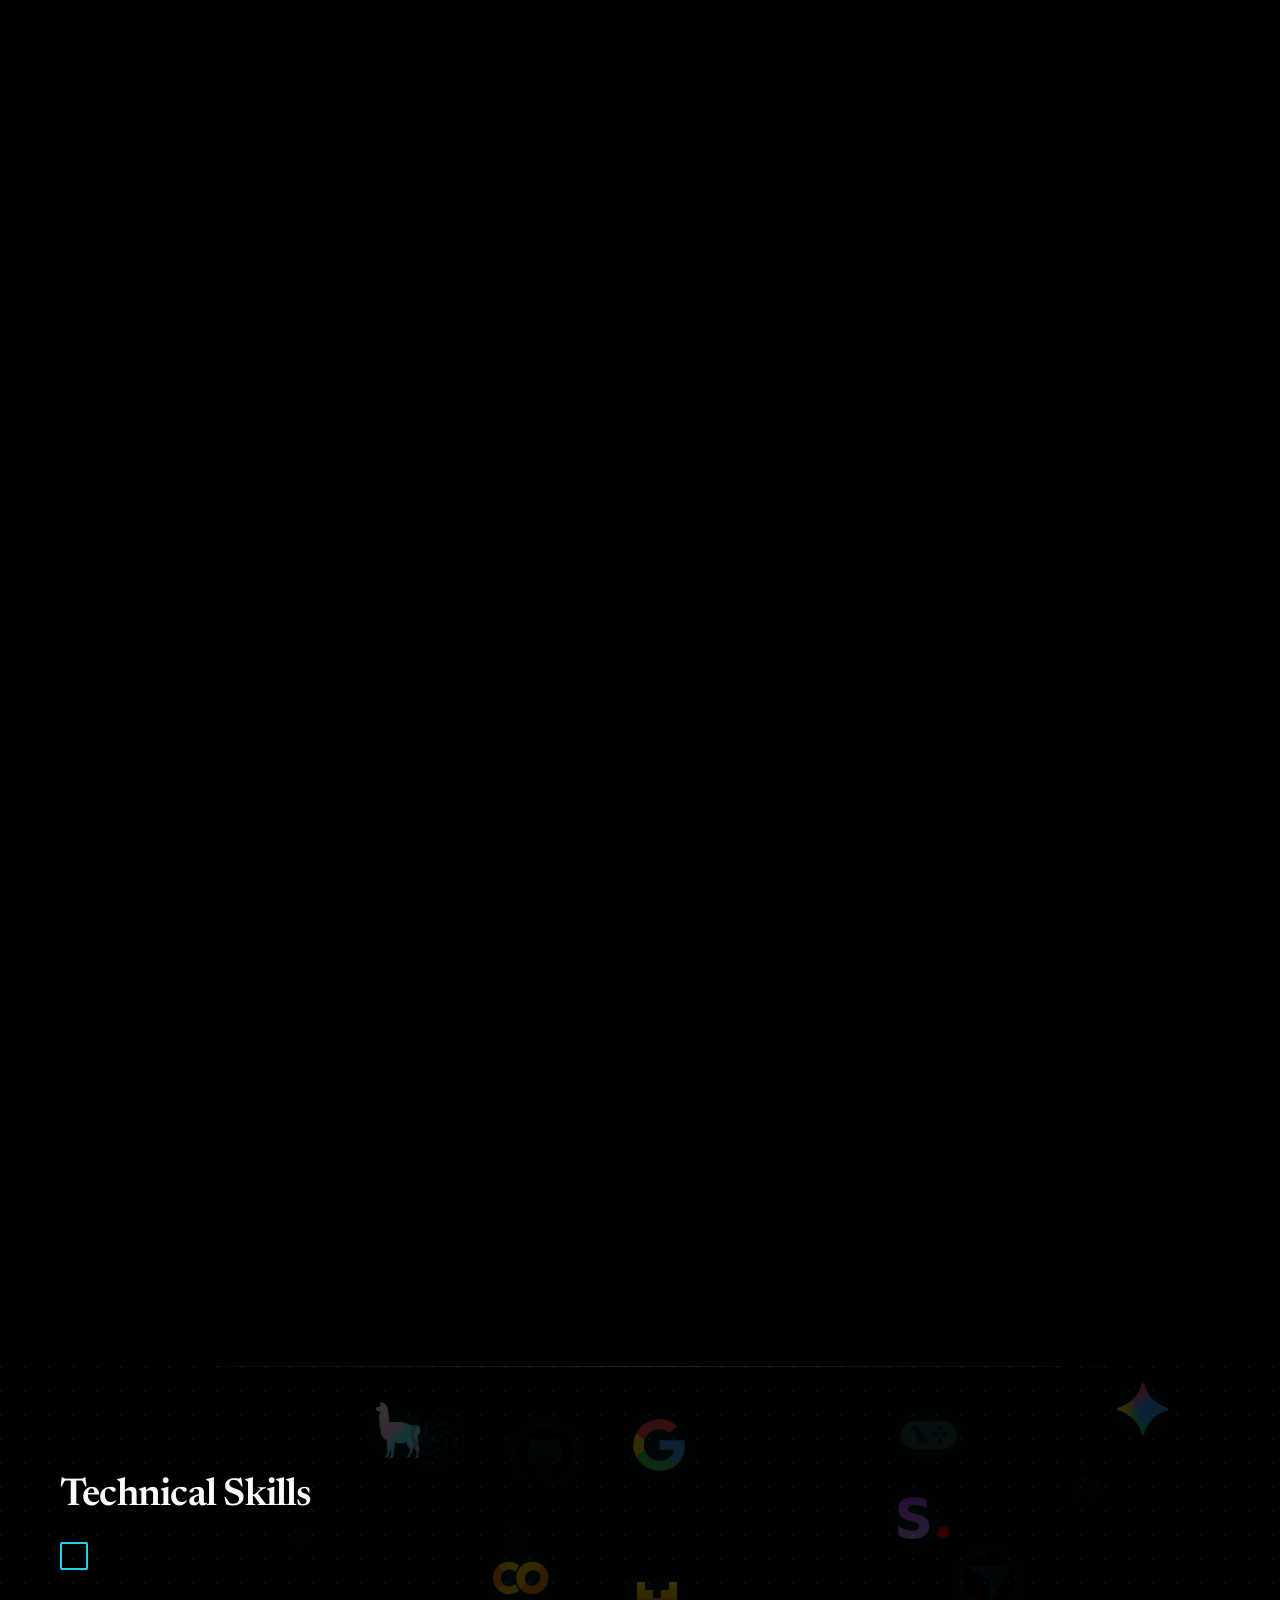
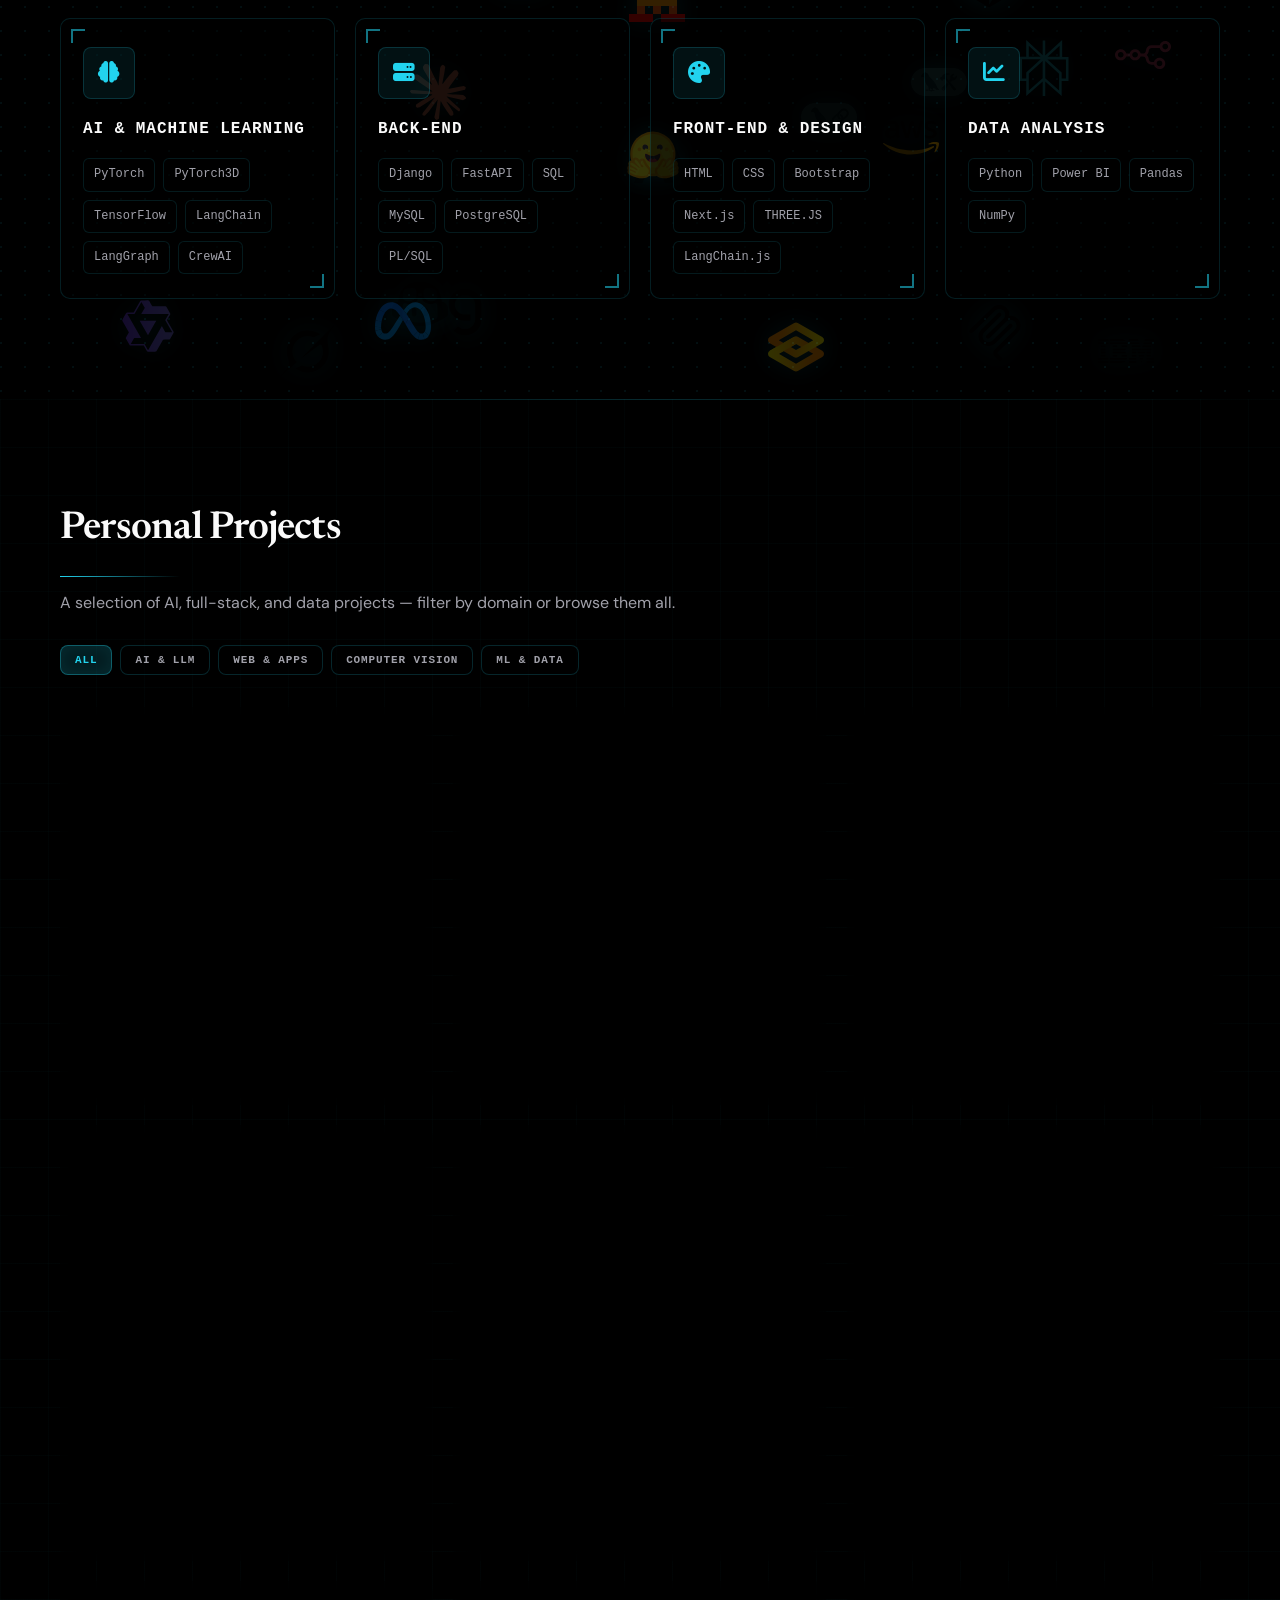
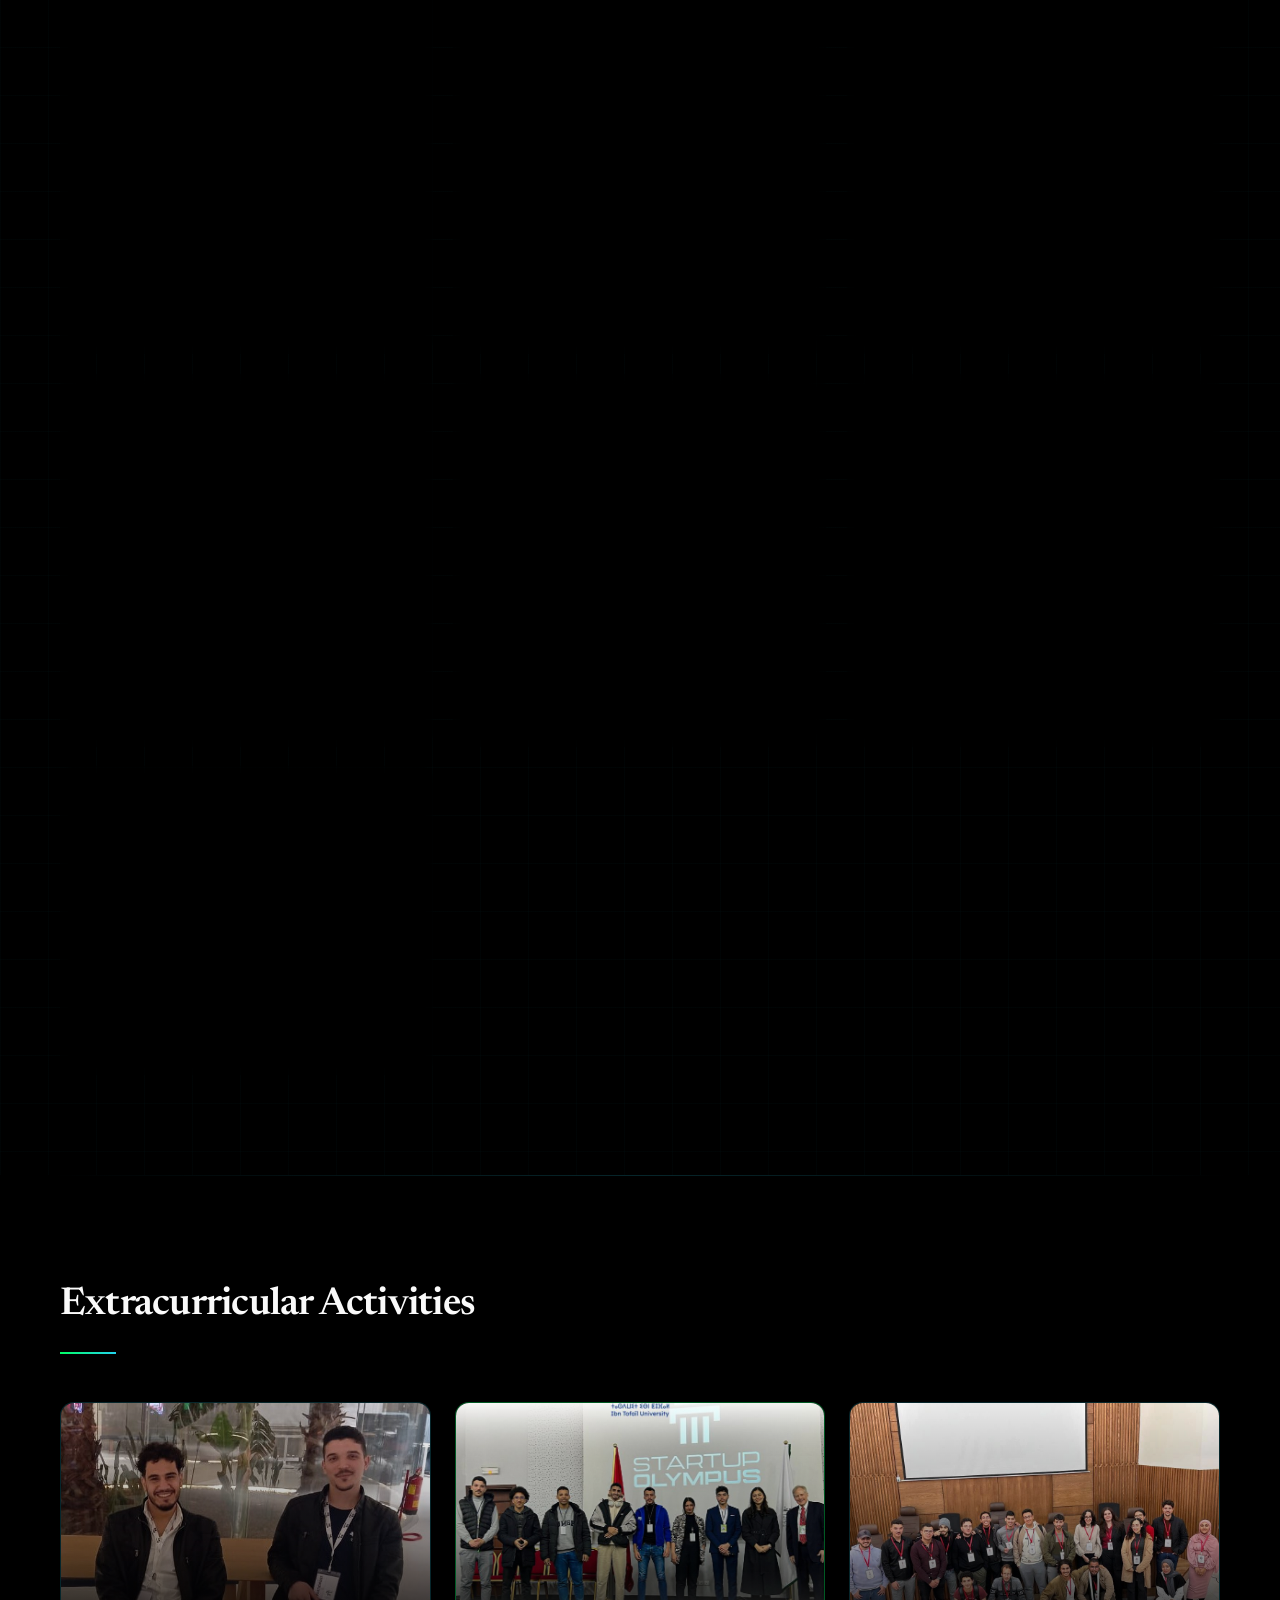
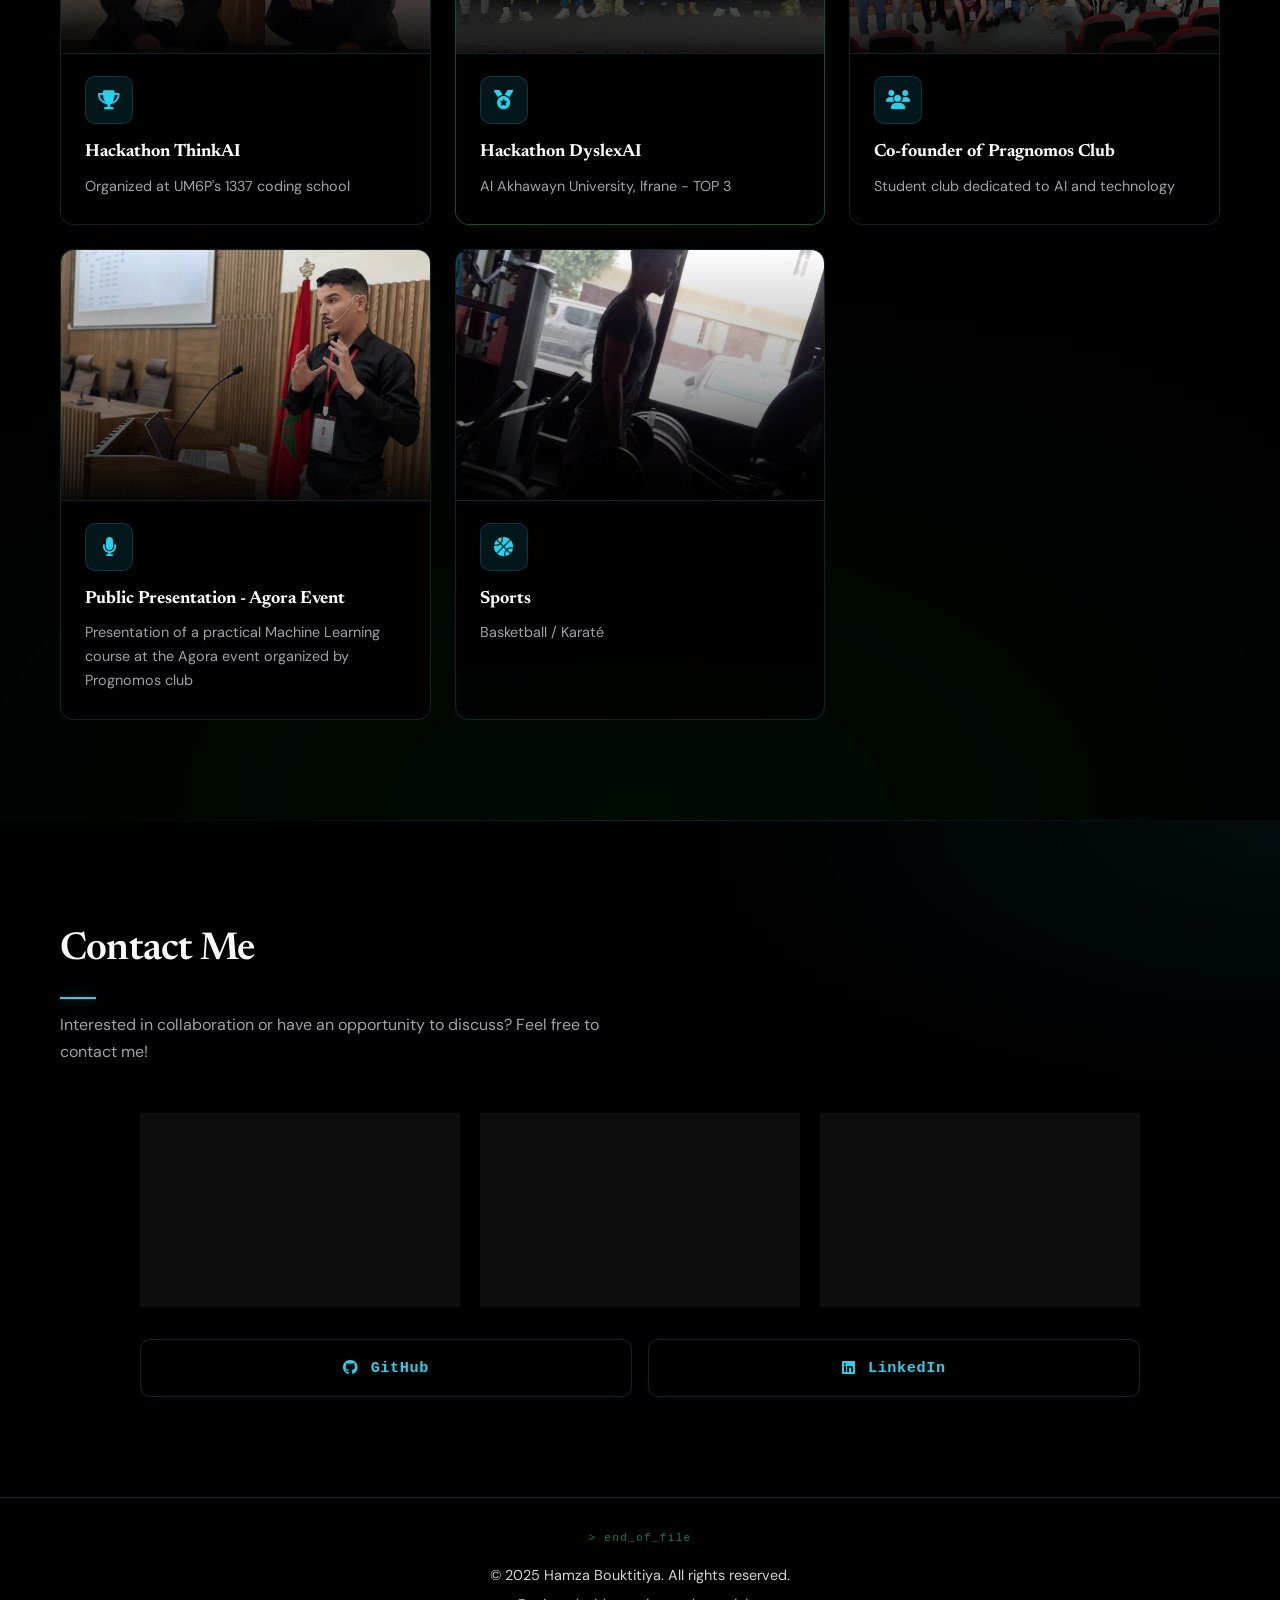
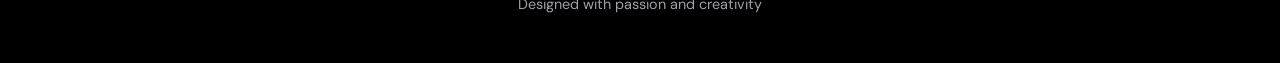
==== commit 4bfc4676: "Point site CV downloads to 20-9 EN/FR PDFs. Update download buttons and ship the matching one-page p" ====
--- a/index.html
+++ b/index.html
@@ -107,7 +107,7 @@
                 <div class="hero-buttons animate-fade-in-delay-3">
                     <a href="#projects" class="btn btn-primary" data-fr="Voir mes projets" data-en="View Projects">View Projects</a>
                     <a href="#contact" class="btn btn-secondary" data-fr="Me contacter" data-en="Contact Me">Contact Me</a>
-                    <a href="PDFs/hamza_bouktitiya_cv_en_16-7.pdf" download class="btn btn-ghost cv-download-btn" data-fr="Télécharger CV" data-en="Download CV">Download CV</a>
+                    <a href="PDFs/hamza_bouktitiya_cv_en_20-9.pdf" download class="btn btn-ghost cv-download-btn" data-fr="Télécharger CV" data-en="Download CV">Download CV</a>
                 </div>
                 <div class="social-links animate-fade-in-delay-4">
                     <a href="https://github.com/gothamza" target="_blank" class="social-link" aria-label="GitHub">
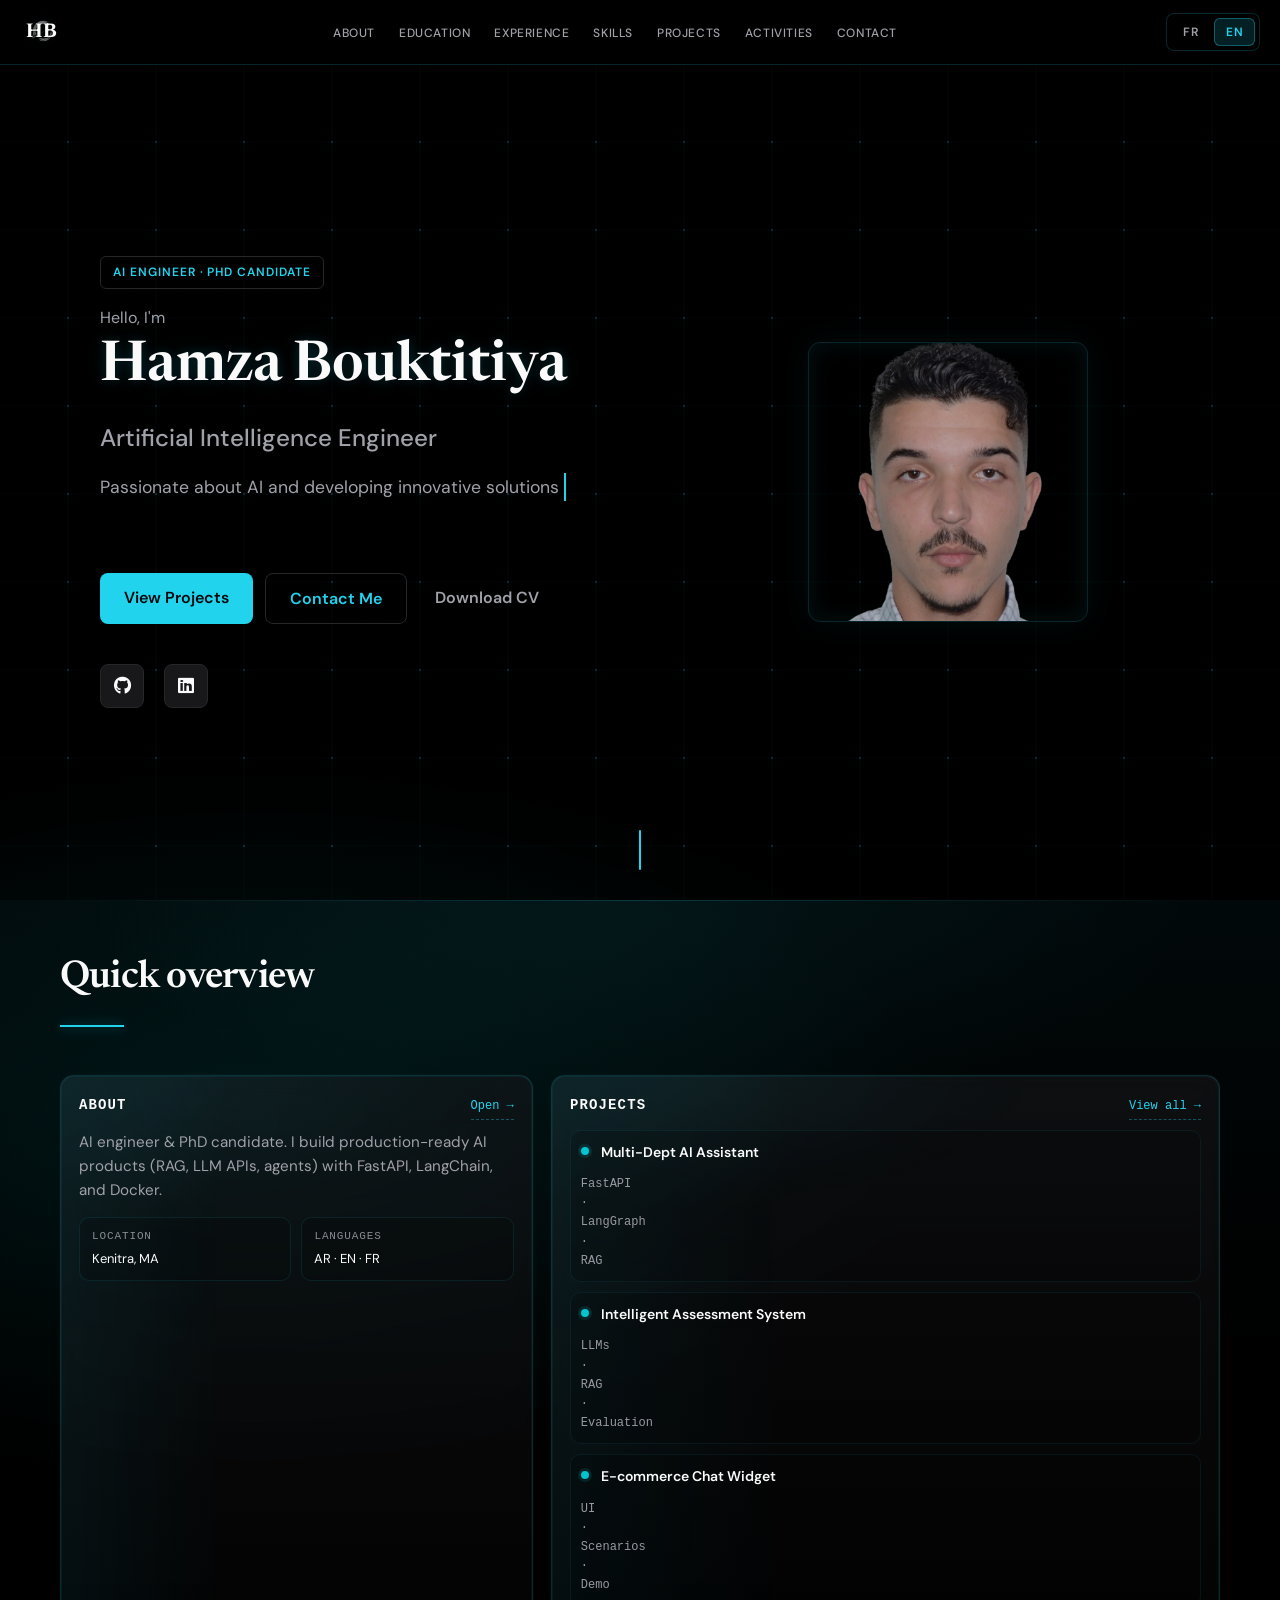
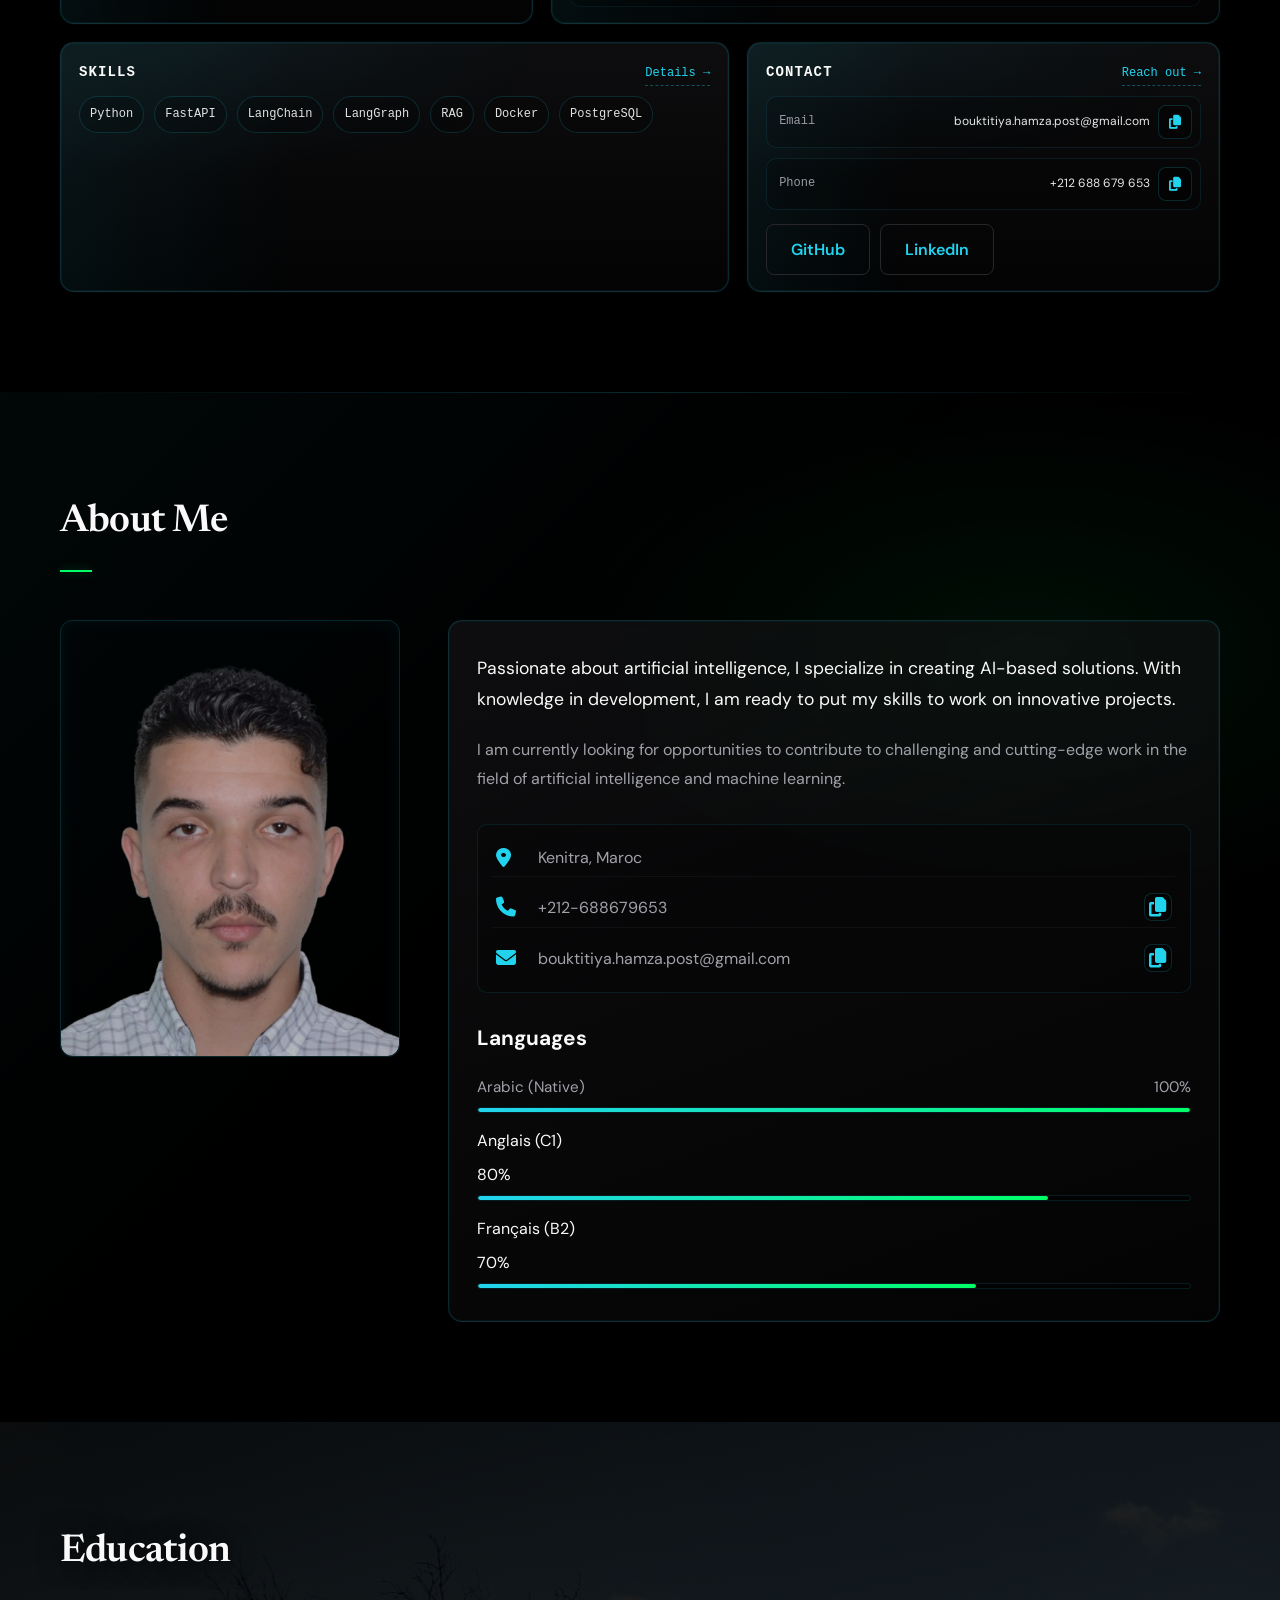
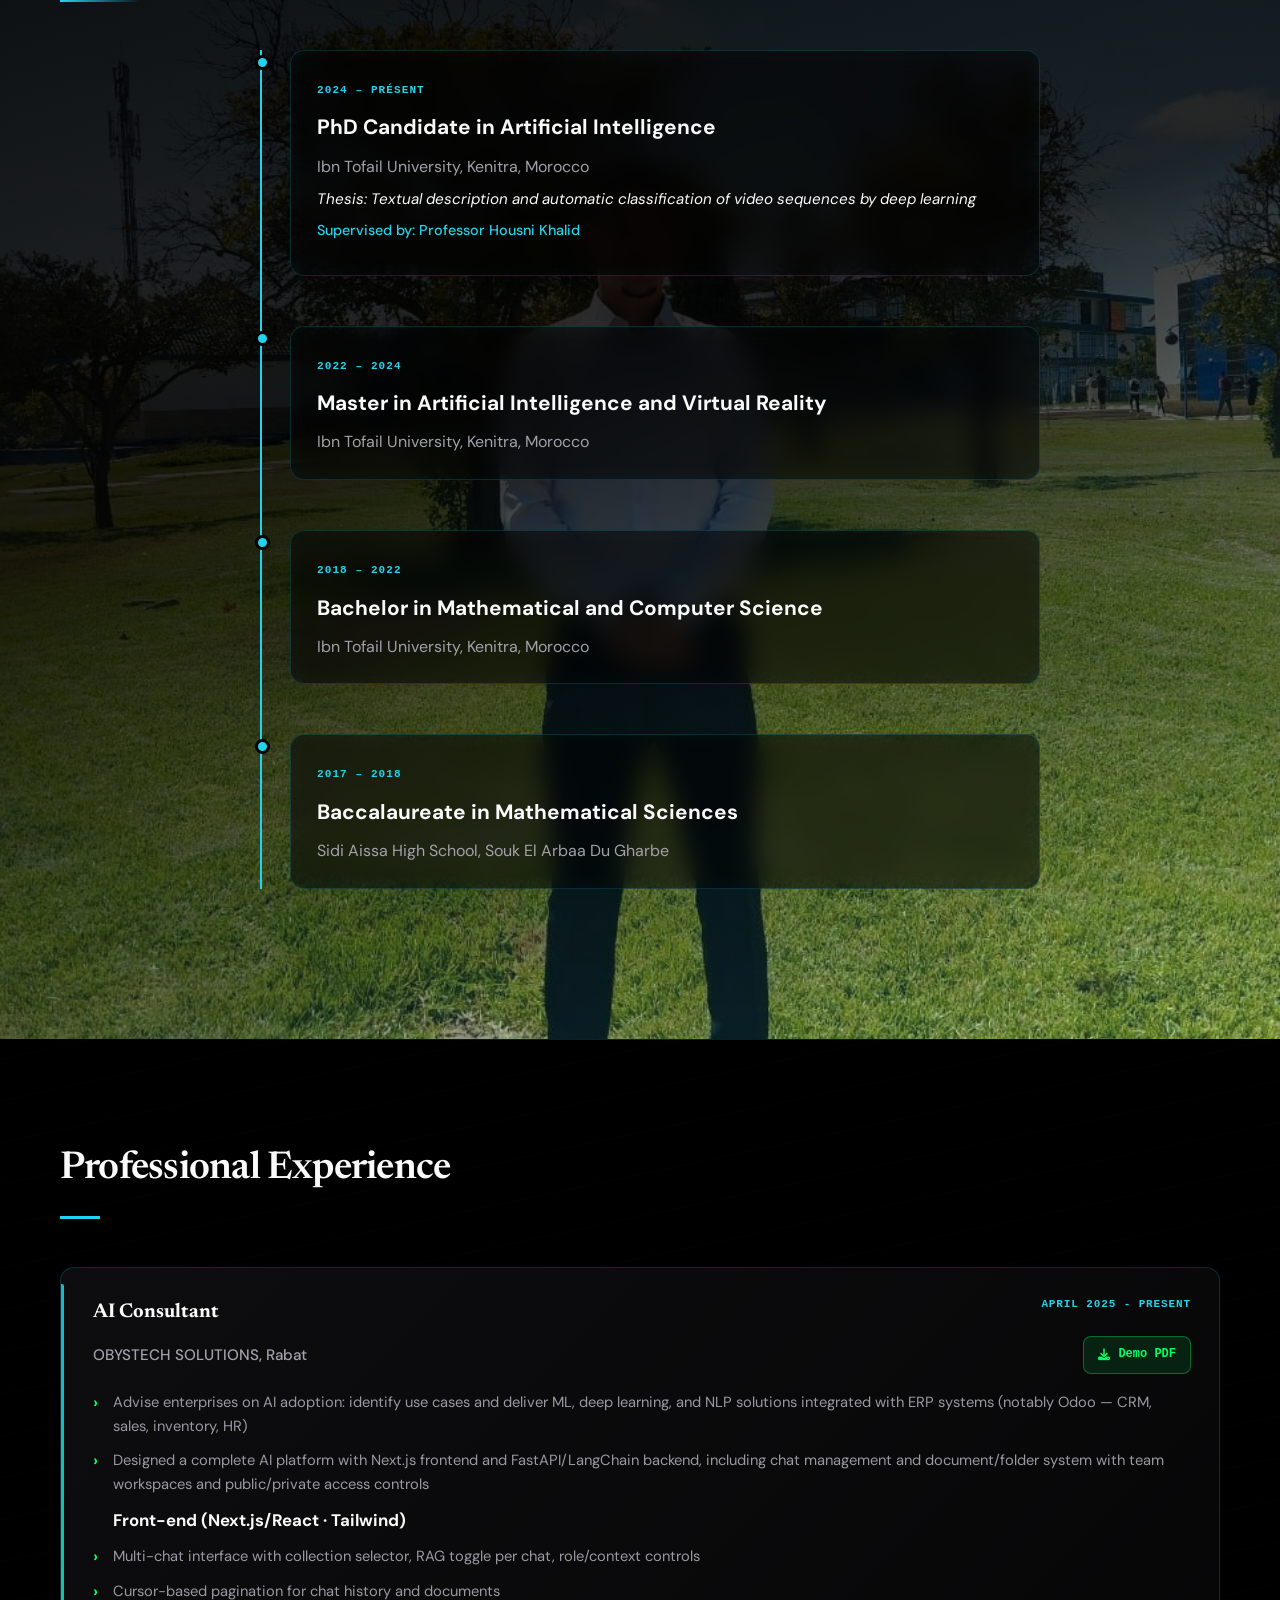
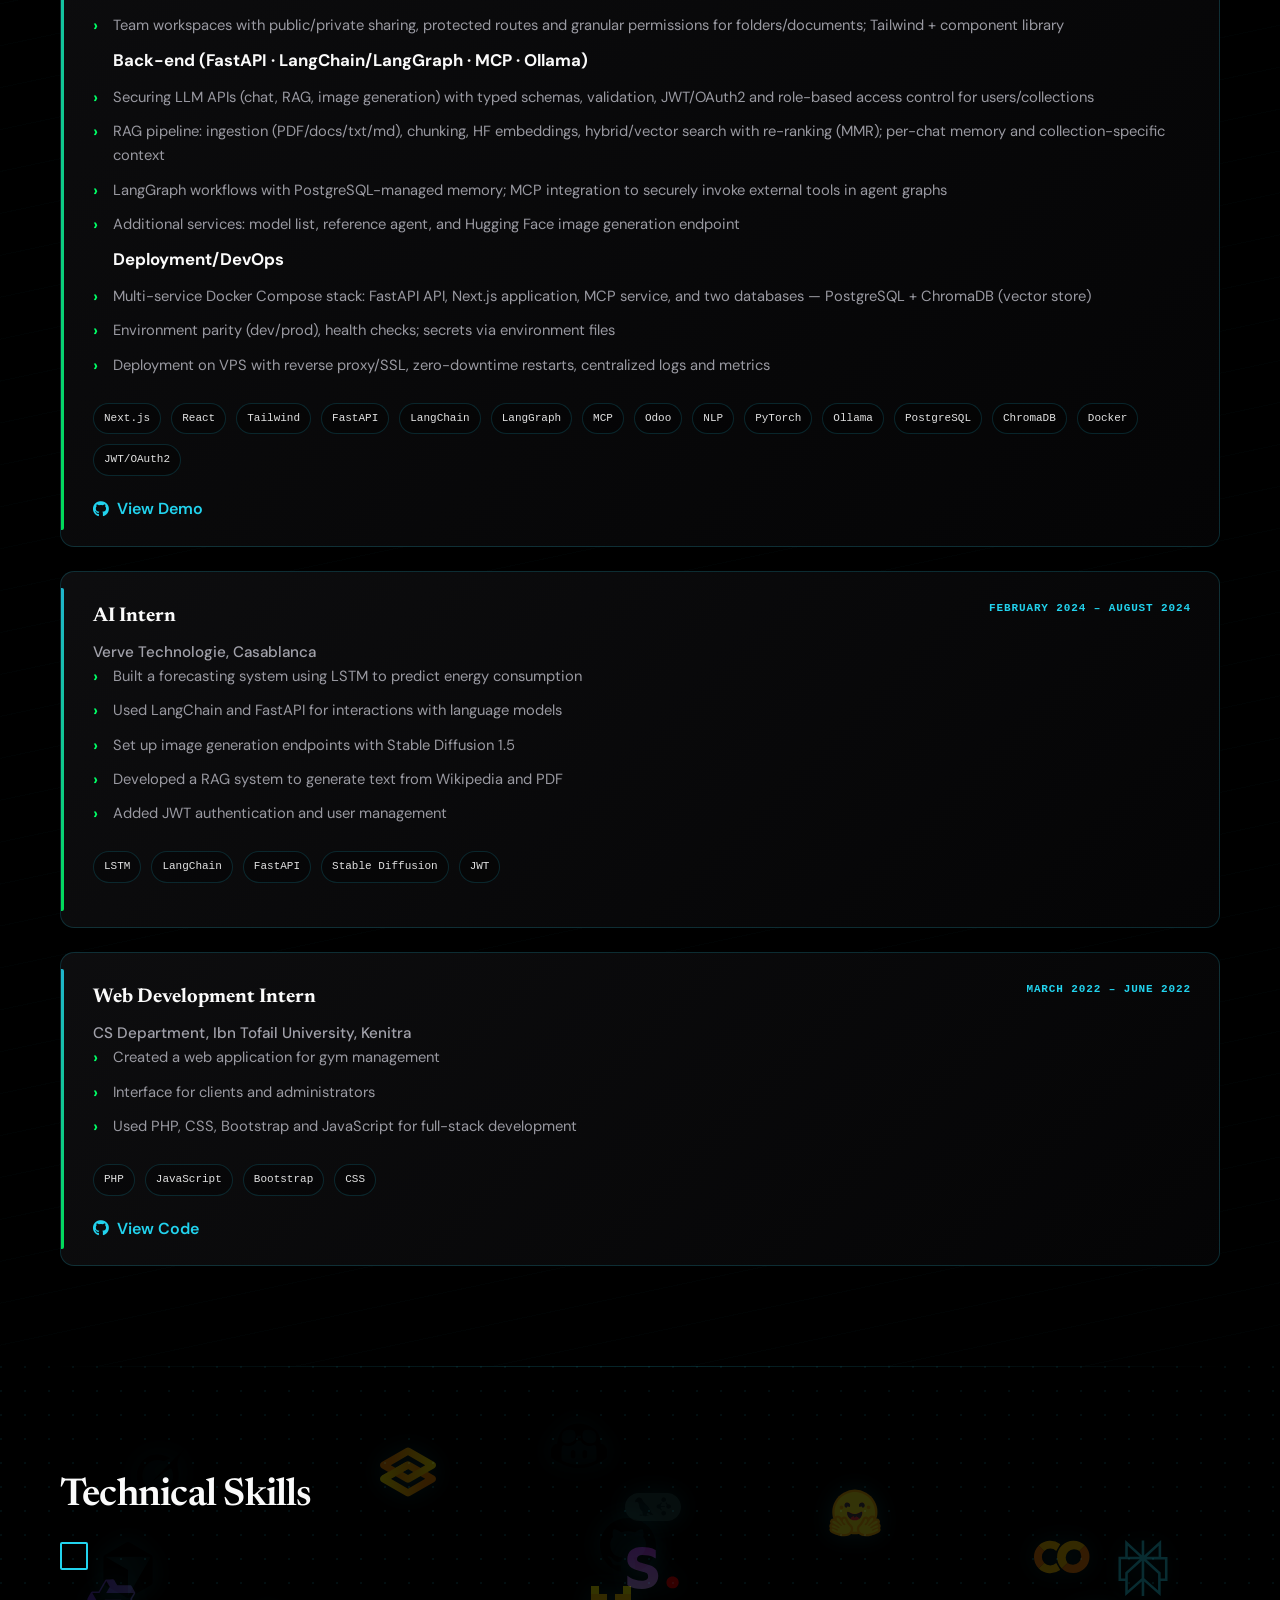
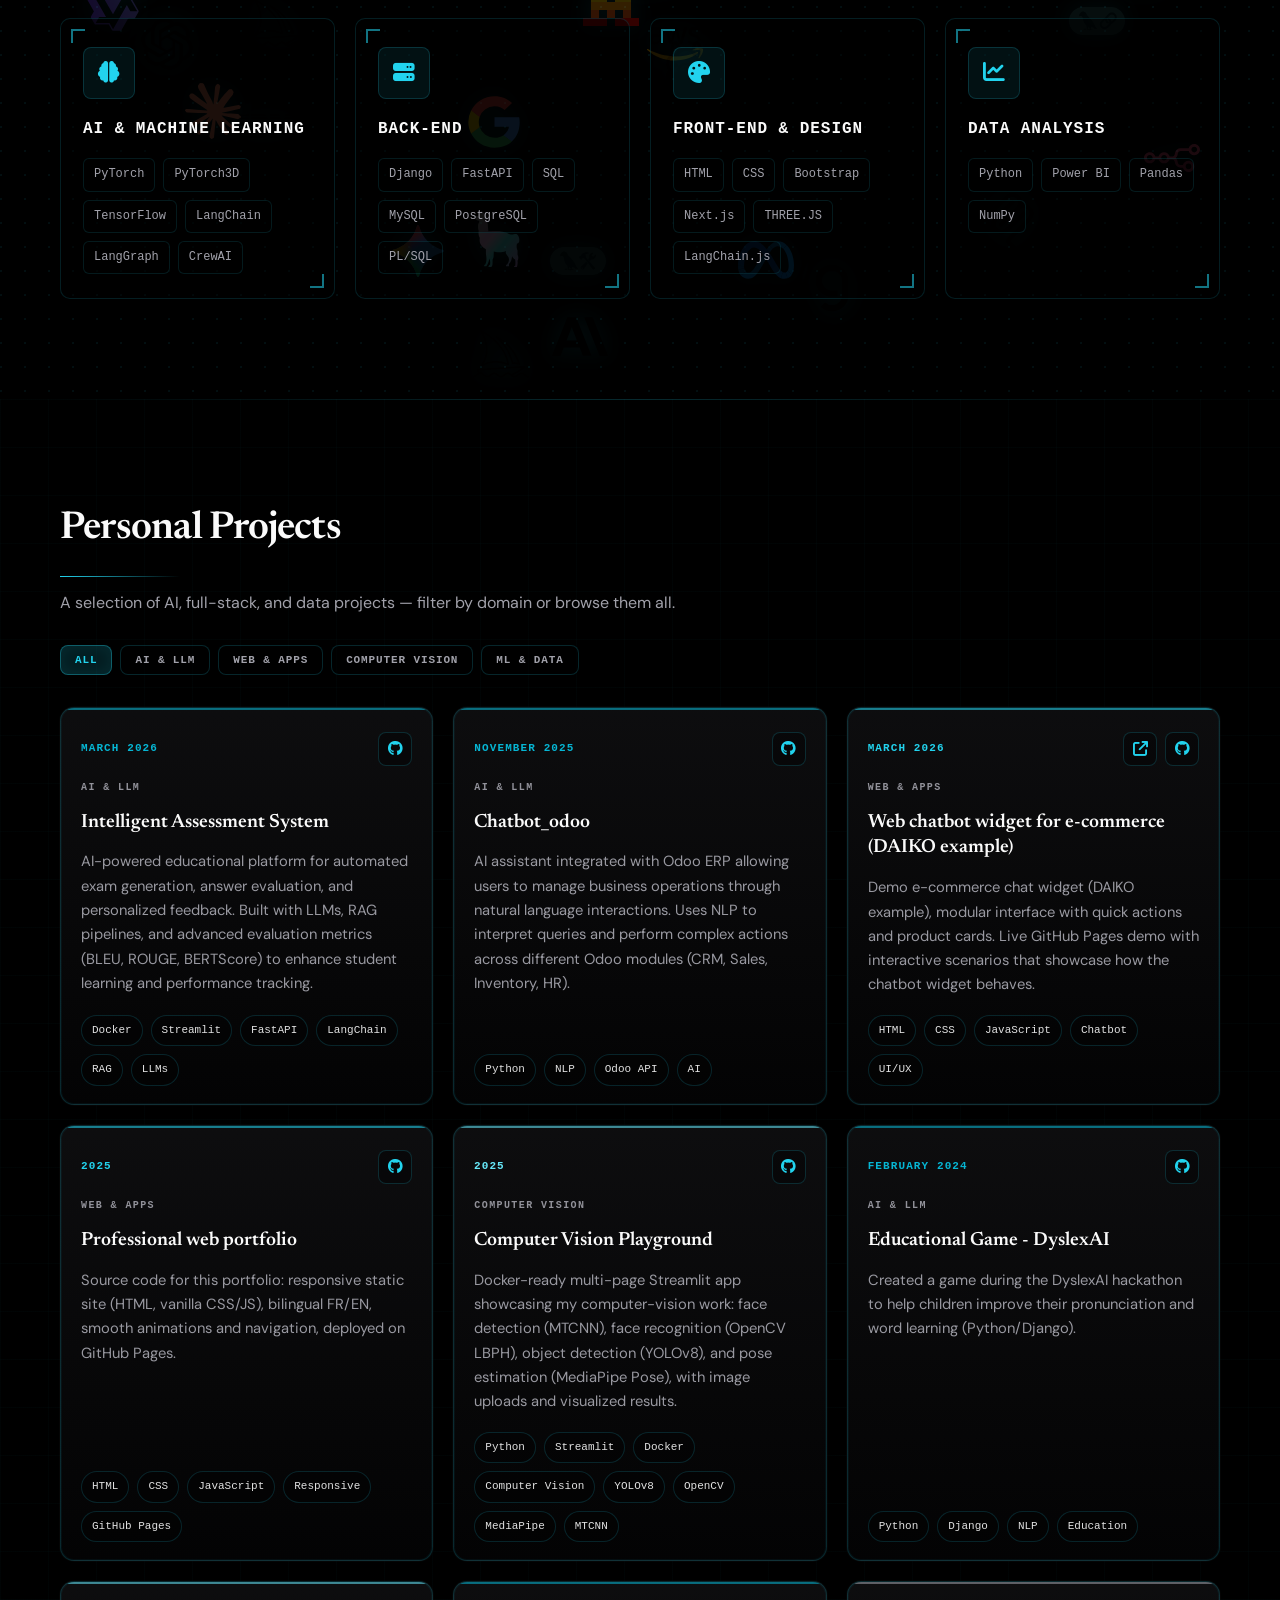
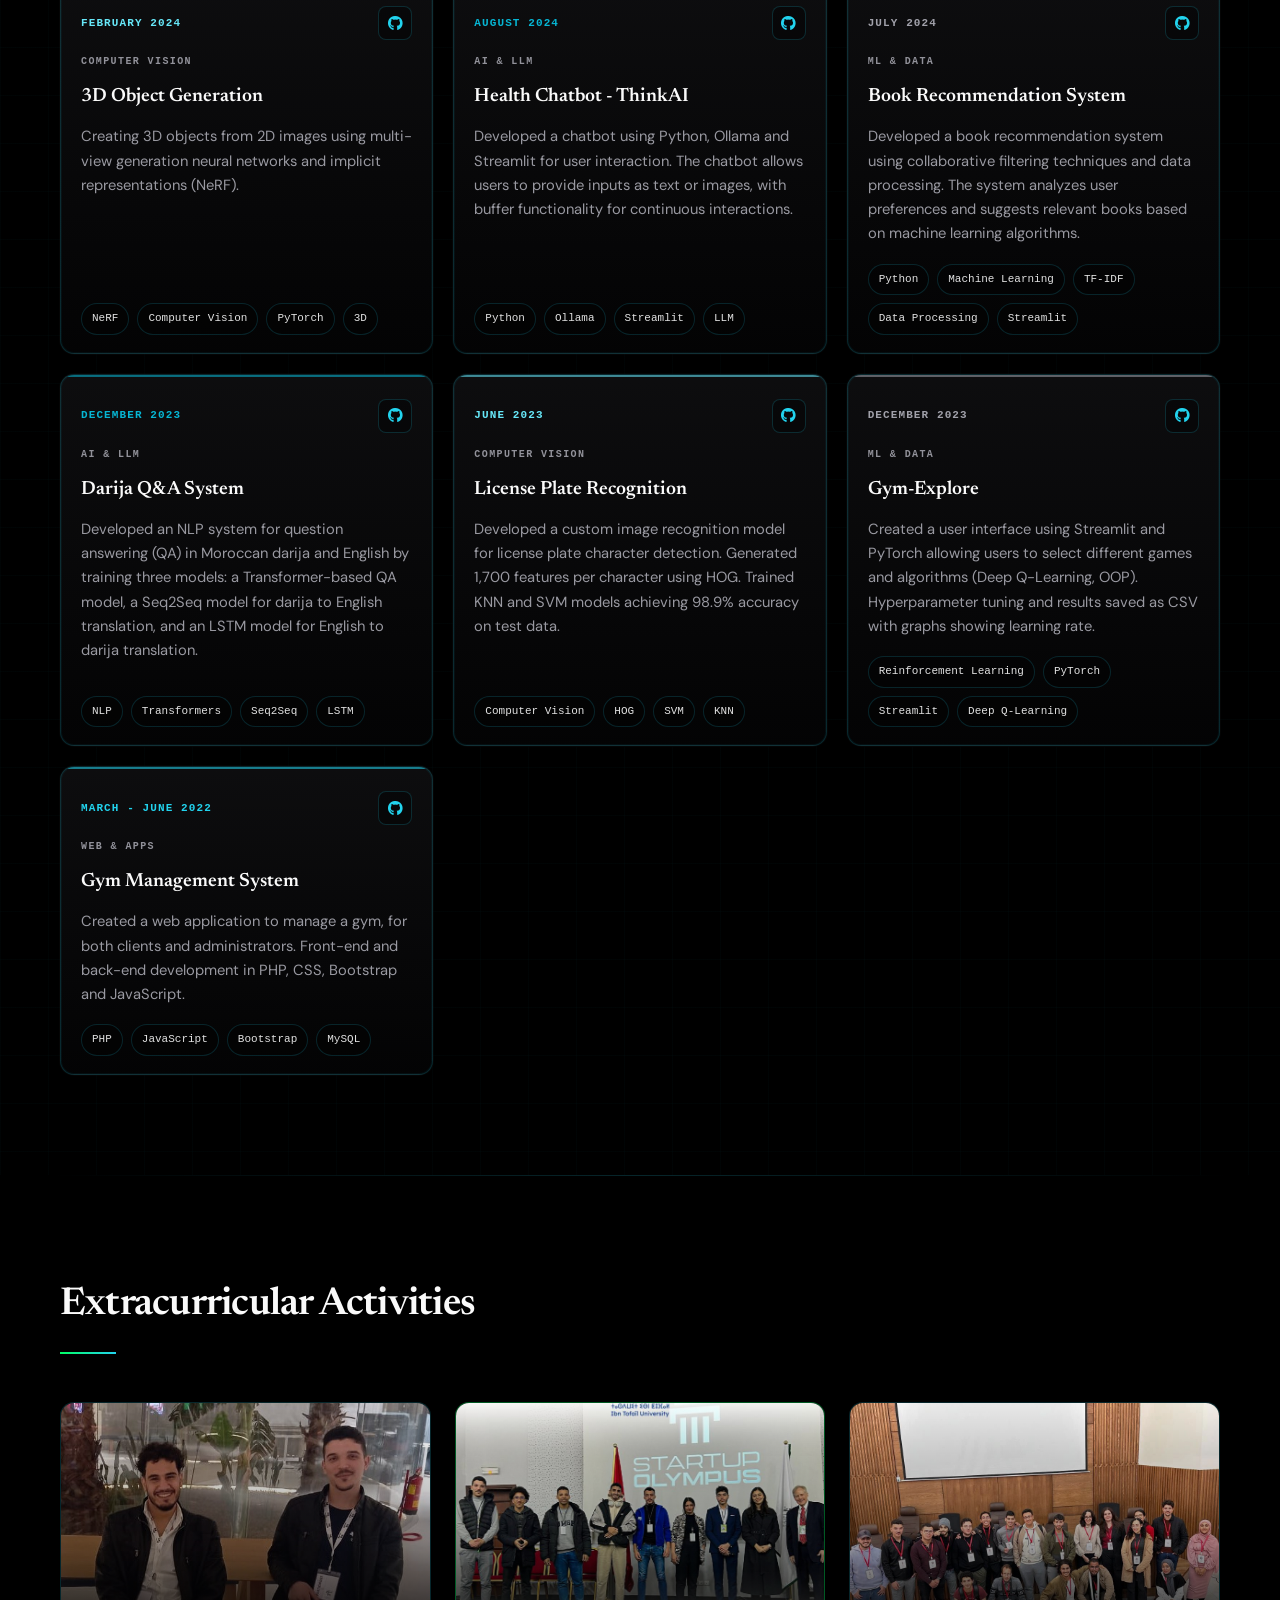
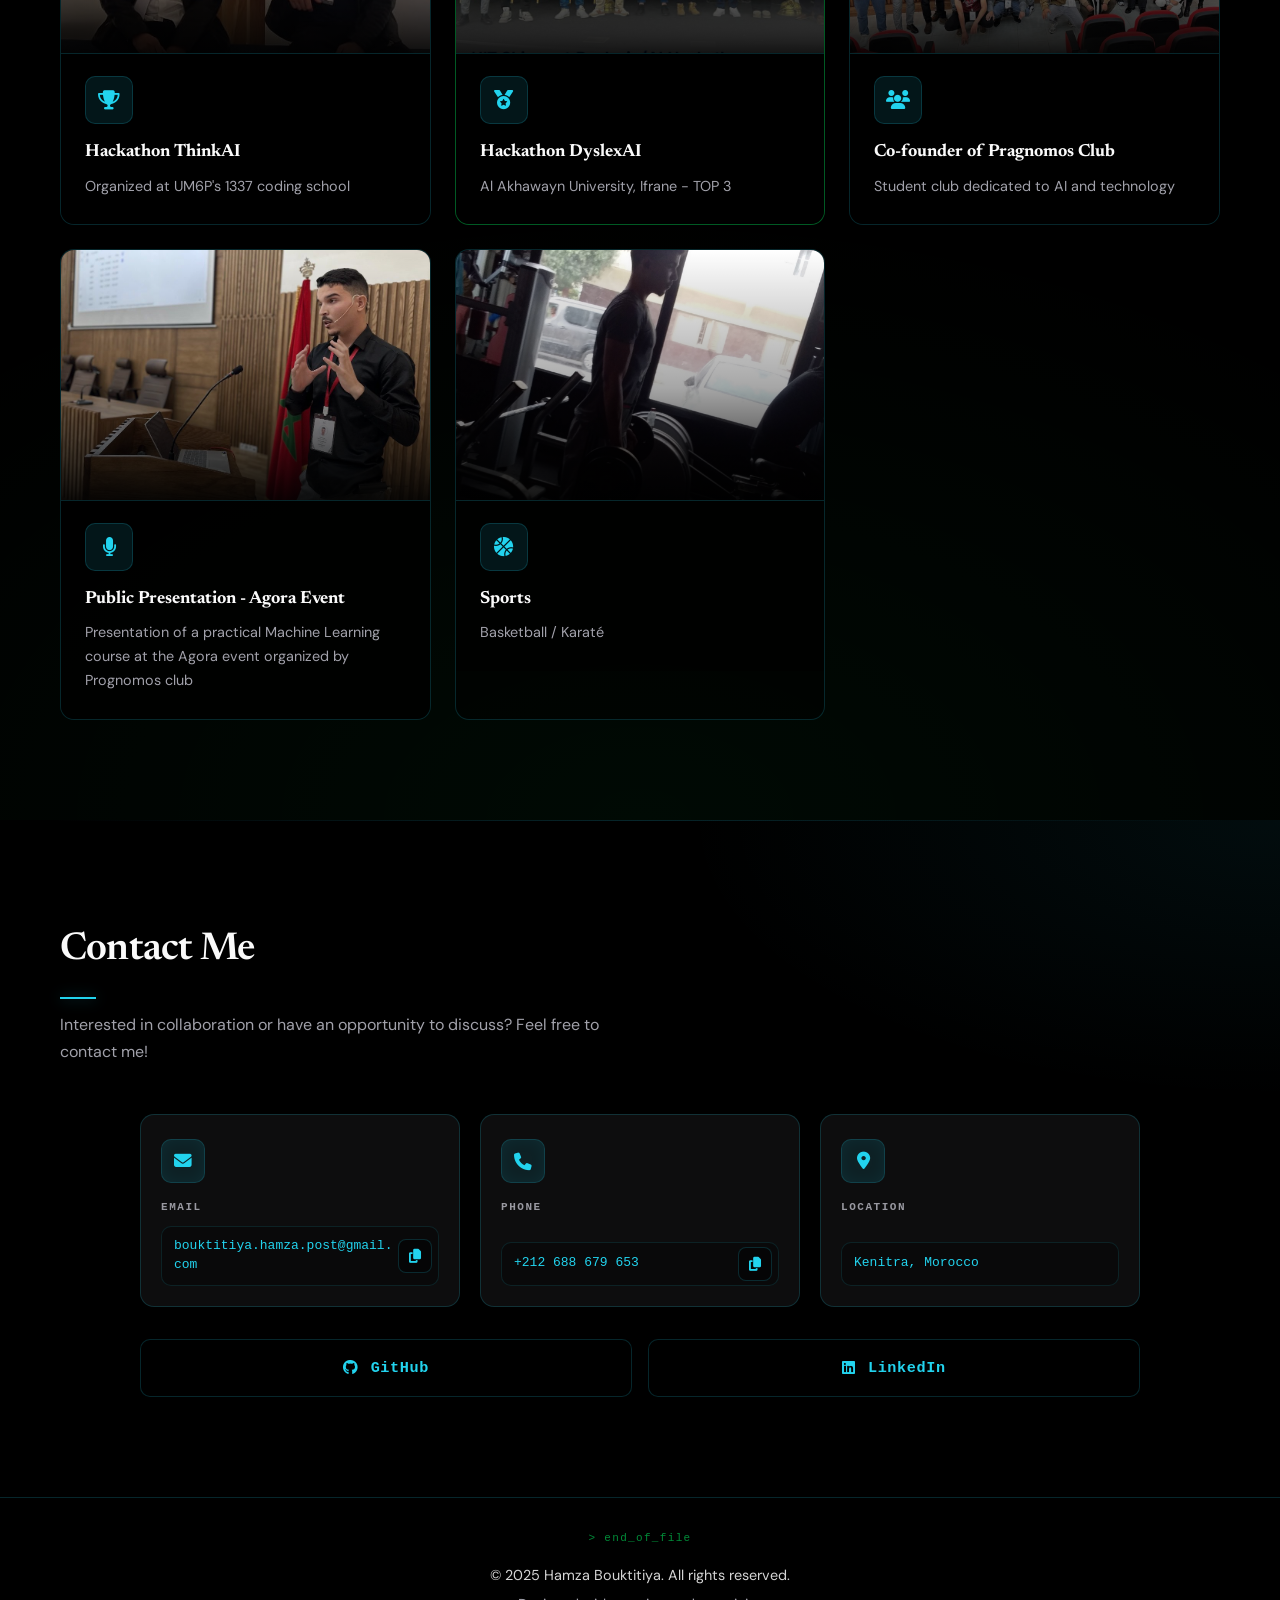
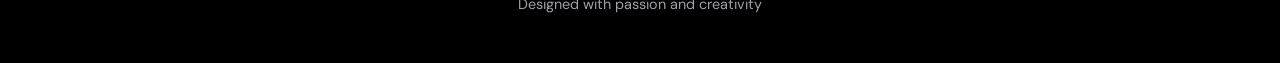
==== commit 71a4f1e6: "Remove old CV PDFs and legacy code; flatten site navigation. Keep only the 20-9 downloadable CVs and" ====
--- a/index.html
+++ b/index.html
@@ -48,30 +48,22 @@
                     <a href="#about" class="nav-link" data-fr="À propos" data-en="About">About</a>
                 </li>
                 <li class="nav-item">
-                    <a href="#projects" class="nav-link" data-fr="Projets" data-en="Projects">Projects</a>
+                    <a href="#education" class="nav-link" data-fr="Éducation" data-en="Education">Education</a>
+                </li>
+                <li class="nav-item">
+                    <a href="#experience" class="nav-link" data-fr="Expériences" data-en="Experience">Experience</a>
                 </li>
                 <li class="nav-item">
                     <a href="#skills" class="nav-link" data-fr="Compétences" data-en="Skills">Skills</a>
                 </li>
                 <li class="nav-item">
+                    <a href="#projects" class="nav-link" data-fr="Projets" data-en="Projects">Projects</a>
+                </li>
+                <li class="nav-item">
+                    <a href="#activities" class="nav-link" data-fr="Activités" data-en="Activities">Activities</a>
+                </li>
+                <li class="nav-item">
                     <a href="#contact" class="nav-link">Contact</a>
-                </li>
-                <li class="nav-item nav-more-desktop">
-                    <button type="button" class="nav-more-btn" id="nav-more-btn" aria-expanded="false" aria-haspopup="true" data-fr="Plus" data-en="More">More</button>
-                    <ul class="nav-more-dropdown" id="nav-more-menu">
-                        <li><a href="#education" class="nav-link" data-fr="Éducation" data-en="Education">Education</a></li>
-                        <li><a href="#experience" class="nav-link" data-fr="Expériences" data-en="Experience">Experience</a></li>
-                        <li><a href="#activities" class="nav-link" data-fr="Activités" data-en="Activities">Activities</a></li>
-                    </ul>
-                </li>
-                <li class="nav-item nav-mobile-only">
-                    <a href="#education" class="nav-link" data-fr="Éducation" data-en="Education">Education</a>
-                </li>
-                <li class="nav-item nav-mobile-only">
-                    <a href="#experience" class="nav-link" data-fr="Expériences" data-en="Experience">Experience</a>
-                </li>
-                <li class="nav-item nav-mobile-only">
-                    <a href="#activities" class="nav-link" data-fr="Activités" data-en="Activities">Activities</a>
                 </li>
             </ul>
             <div class="nav-actions">
--- a/css/styles-studio.css
+++ b/css/styles-studio.css
@@ -206,7 +206,7 @@
 .nav-menu {
     display: flex;
     list-style: none;
-    gap: 8px;
+    gap: 4px;
     align-items: center;
     margin: 0 auto;
 }
@@ -223,12 +223,12 @@
     color: var(--gray-text);
     text-decoration: none;
     font-weight: 500;
-    font-size: 13px;
+    font-size: 12px;
     transition: var(--transition);
     position: relative;
-    padding: 8px 12px;
+    padding: 8px 10px;
     border-radius: 6px;
-    letter-spacing: 0.06em;
+    letter-spacing: 0.05em;
     text-transform: uppercase;
     font-family: 'DM Sans', ui-monospace, monospace;
 }
@@ -246,65 +246,6 @@
     color: var(--primary-color);
     background: rgba(34, 211, 238, 0.12);
     box-shadow: inset 0 0 0 1px var(--hud-neon-weak);
-}
-
-/* Desktop "More" overflow */
-.nav-more-desktop {
-    display: list-item;
-}
-
-.nav-mobile-only {
-    display: none;
-}
-
-.nav-more-btn {
-    background: transparent;
-    border: none;
-    color: var(--gray-text);
-    font-weight: 500;
-    font-size: 13px;
-    cursor: pointer;
-    padding: 8px 12px;
-    border-radius: 6px;
-    letter-spacing: 0.06em;
-    text-transform: uppercase;
-    font-family: 'DM Sans', ui-monospace, monospace;
-    transition: var(--transition);
-}
-
-.nav-more-btn:hover,
-.nav-more-btn.open {
-    color: var(--primary-color);
-    background: rgba(34, 211, 238, 0.08);
-}
-
-.nav-more-dropdown {
-    display: none;
-    position: absolute;
-    top: calc(100% + 8px);
-    right: 0;
-    min-width: 180px;
-    list-style: none;
-    background: rgba(0, 0, 0, 0.92);
-    backdrop-filter: blur(12px);
-    -webkit-backdrop-filter: blur(12px);
-    border: 1px solid var(--hud-neon-weak);
-    border-radius: var(--hud-radius);
-    padding: 8px;
-    box-shadow: 0 12px 40px rgba(0, 0, 0, 0.5);
-    z-index: 1001;
-}
-
-.nav-more-dropdown.open {
-    display: block;
-}
-
-.nav-more-dropdown .nav-link {
-    display: block;
-    text-transform: none;
-    letter-spacing: 0;
-    font-family: 'DM Sans', sans-serif;
-    font-size: 14px;
 }
 
 .nav-actions {
@@ -2521,14 +2462,6 @@
         padding: 12px 14px;
     }
 
-    .nav-more-desktop {
-        display: none;
-    }
-
-    .nav-mobile-only {
-        display: list-item;
-    }
-
     .hamburger {
         display: flex;
     }
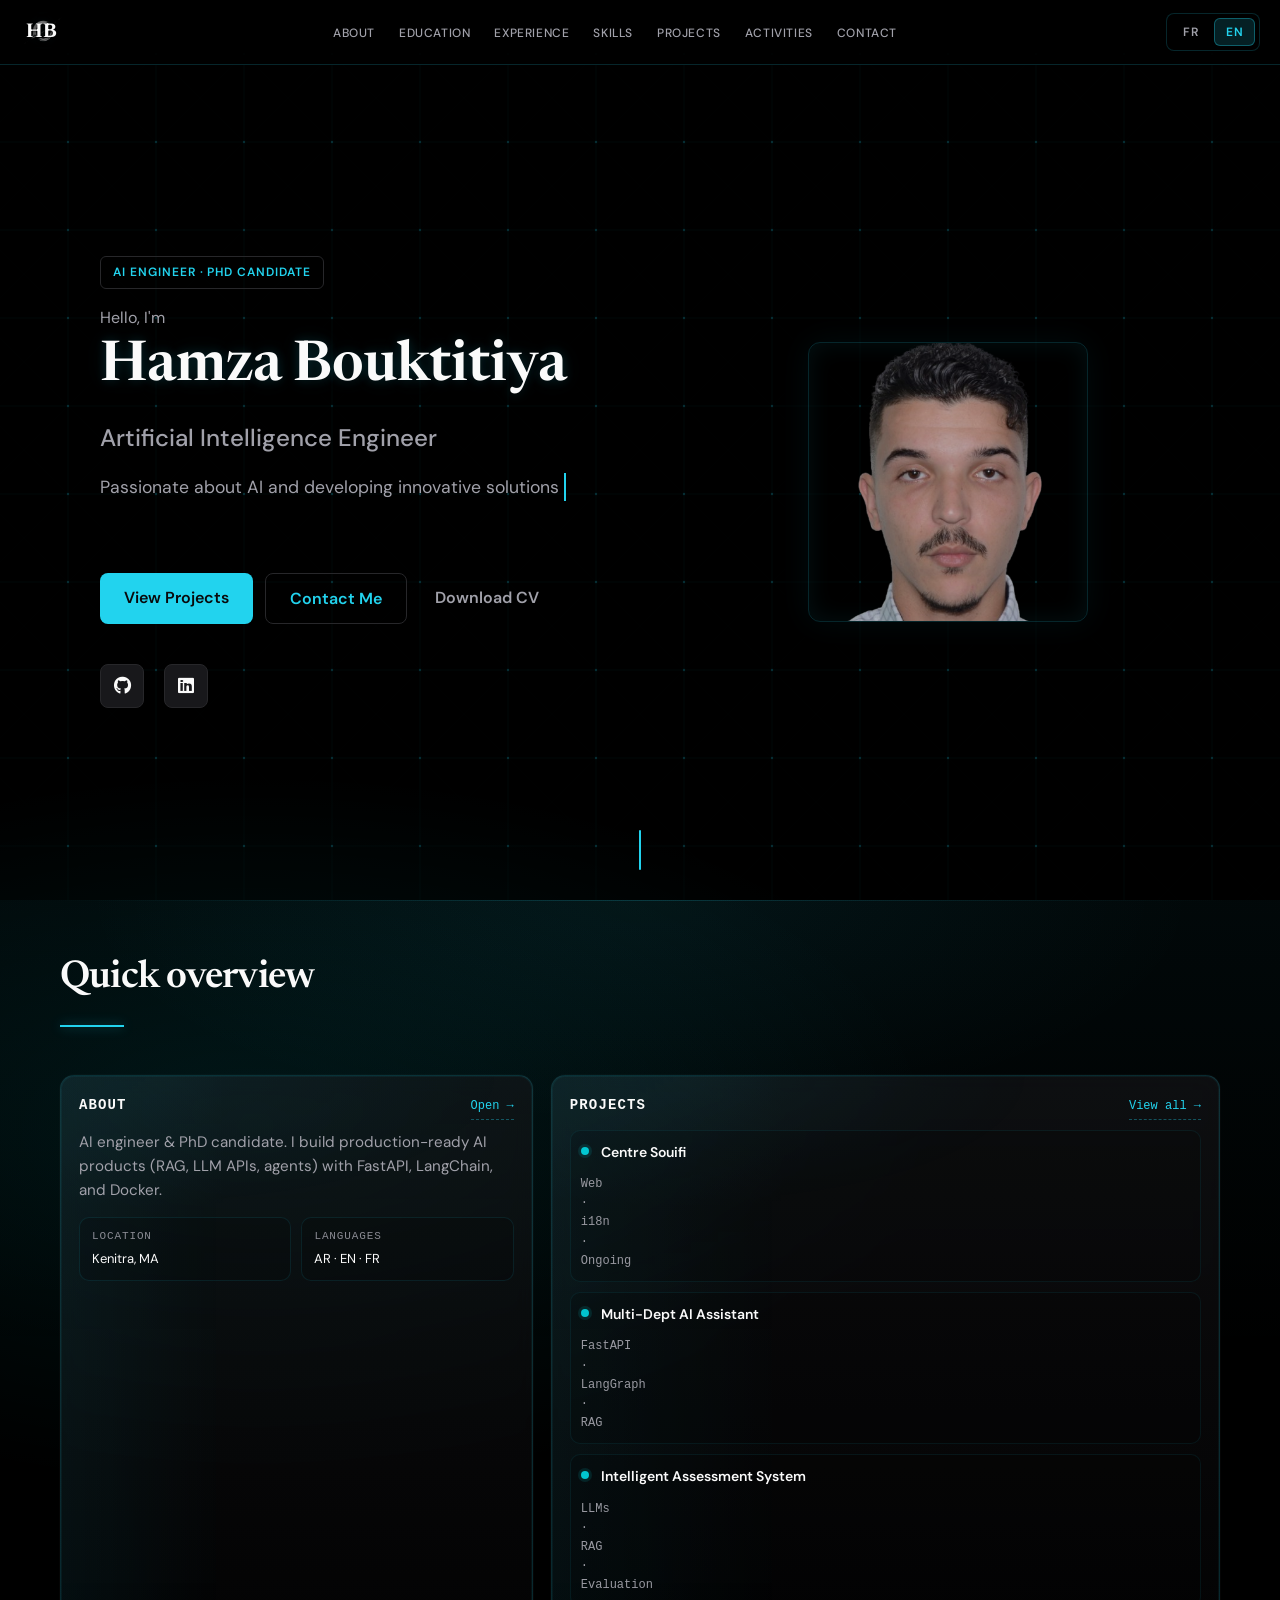
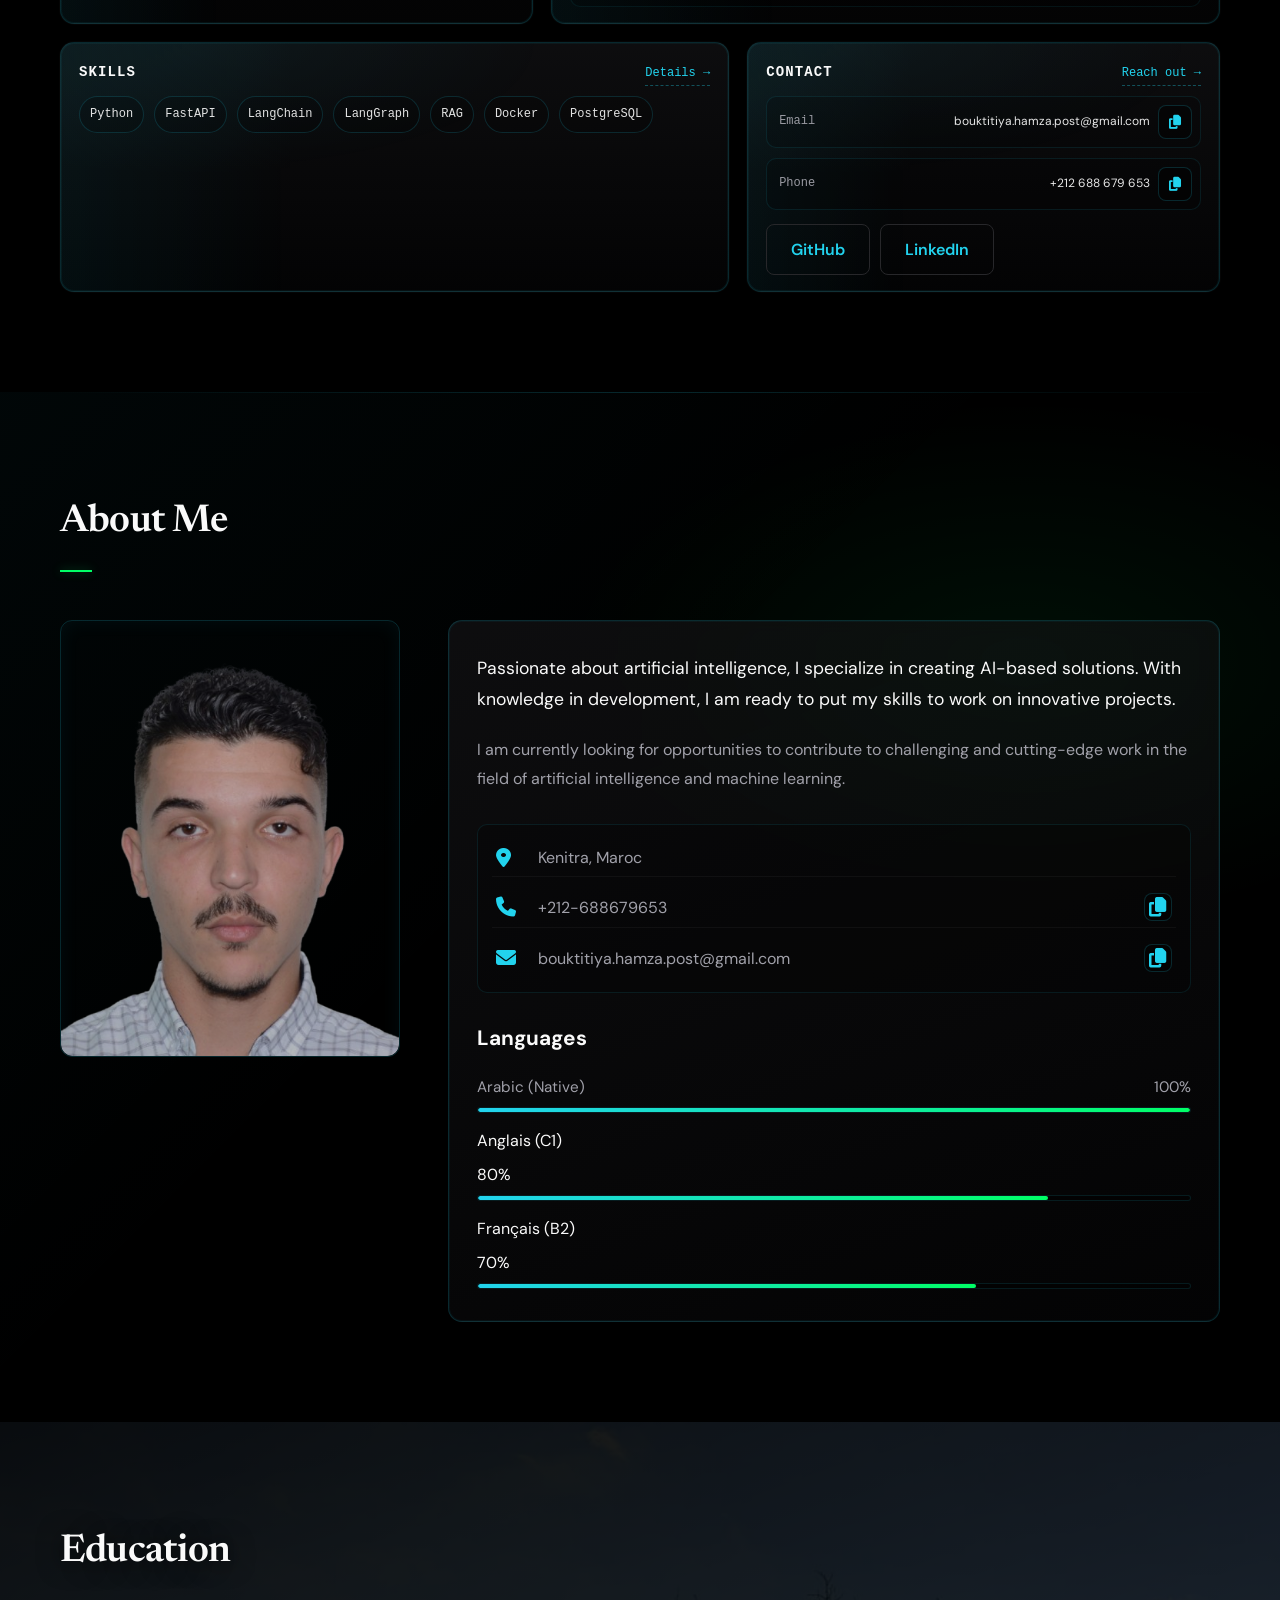
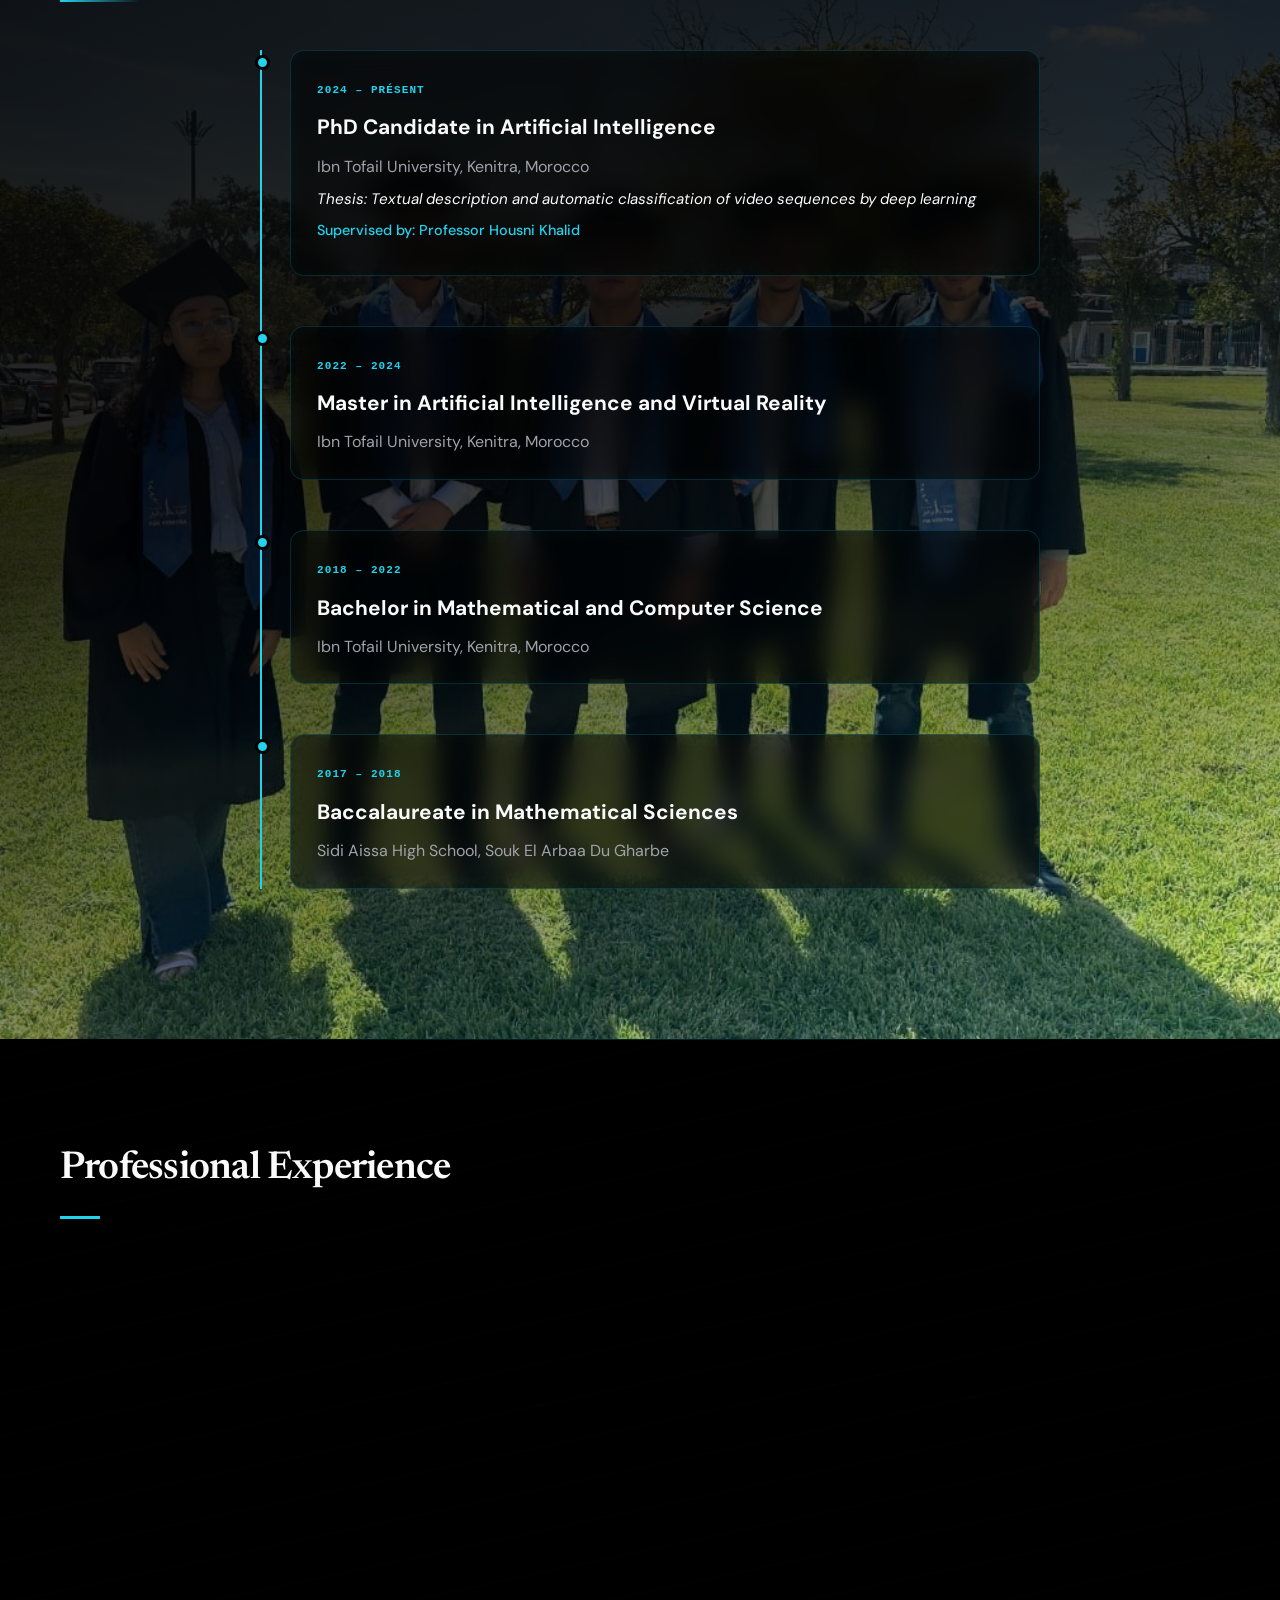
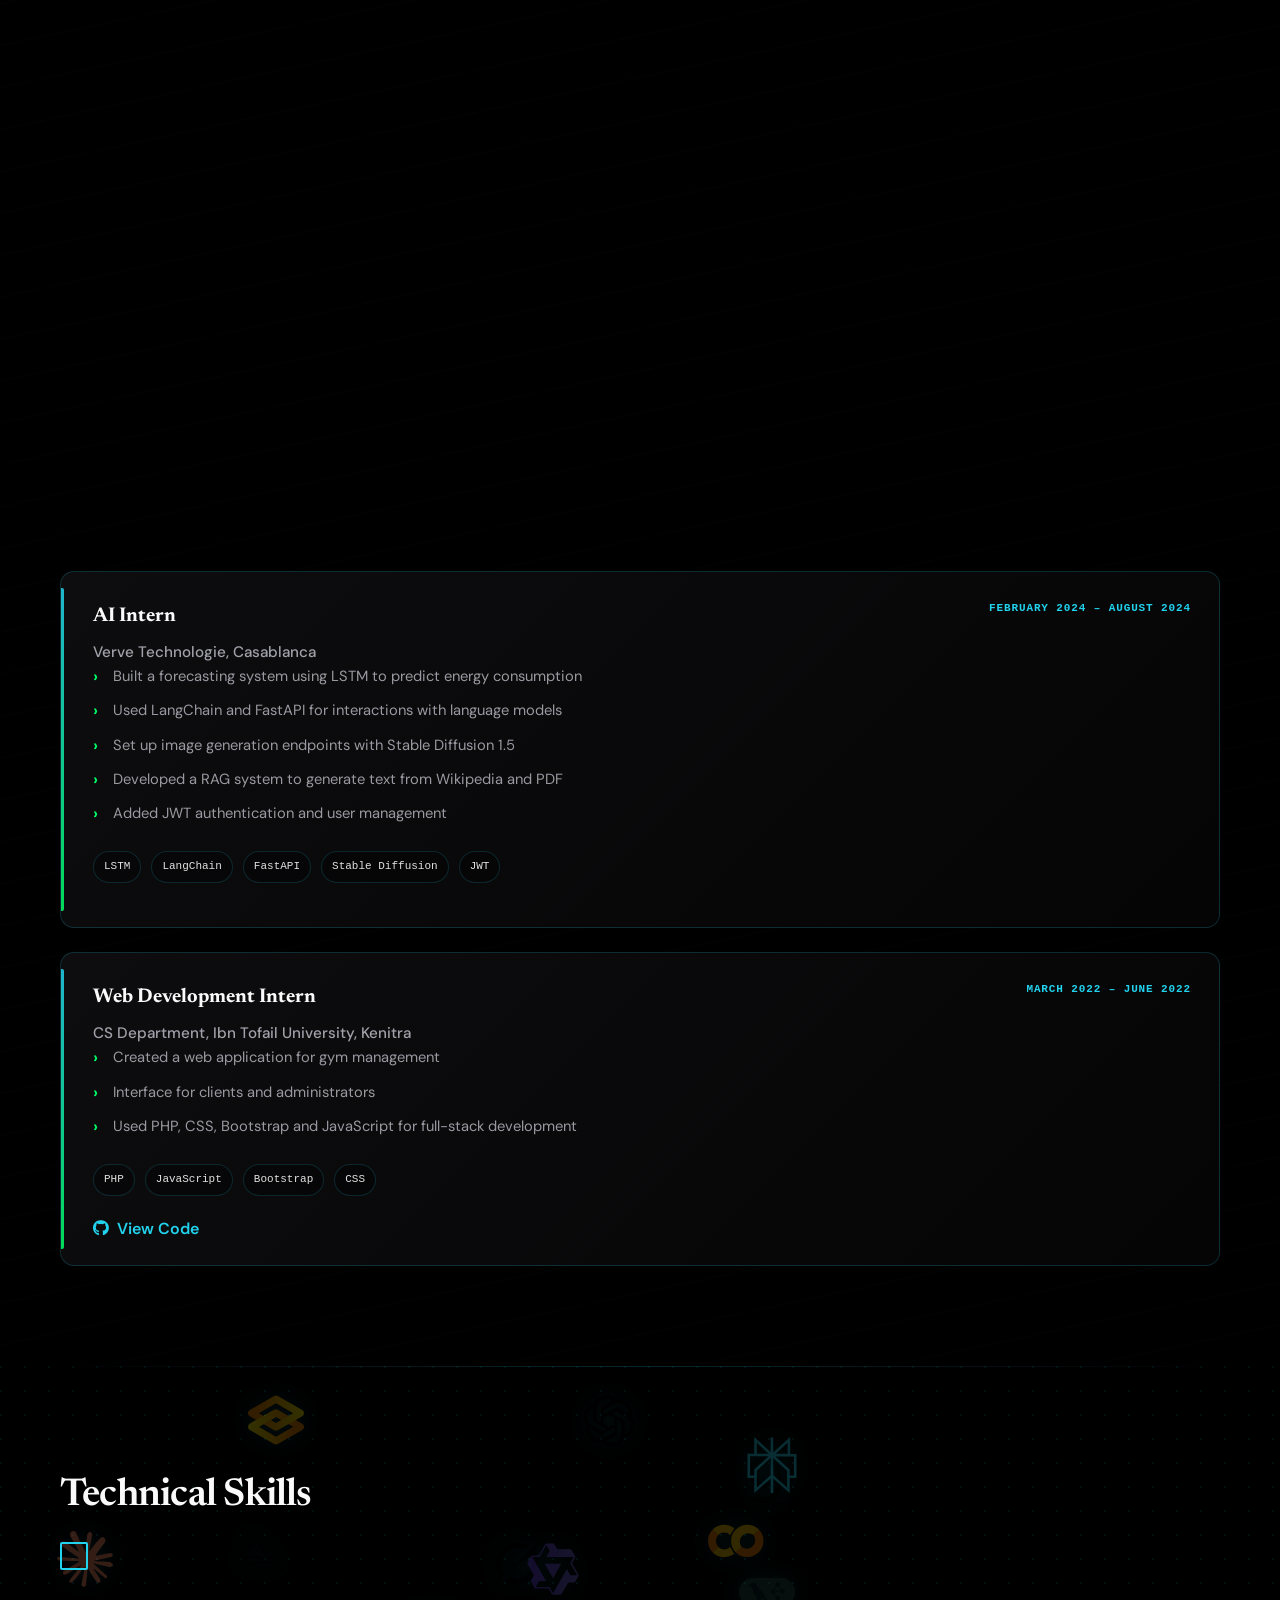
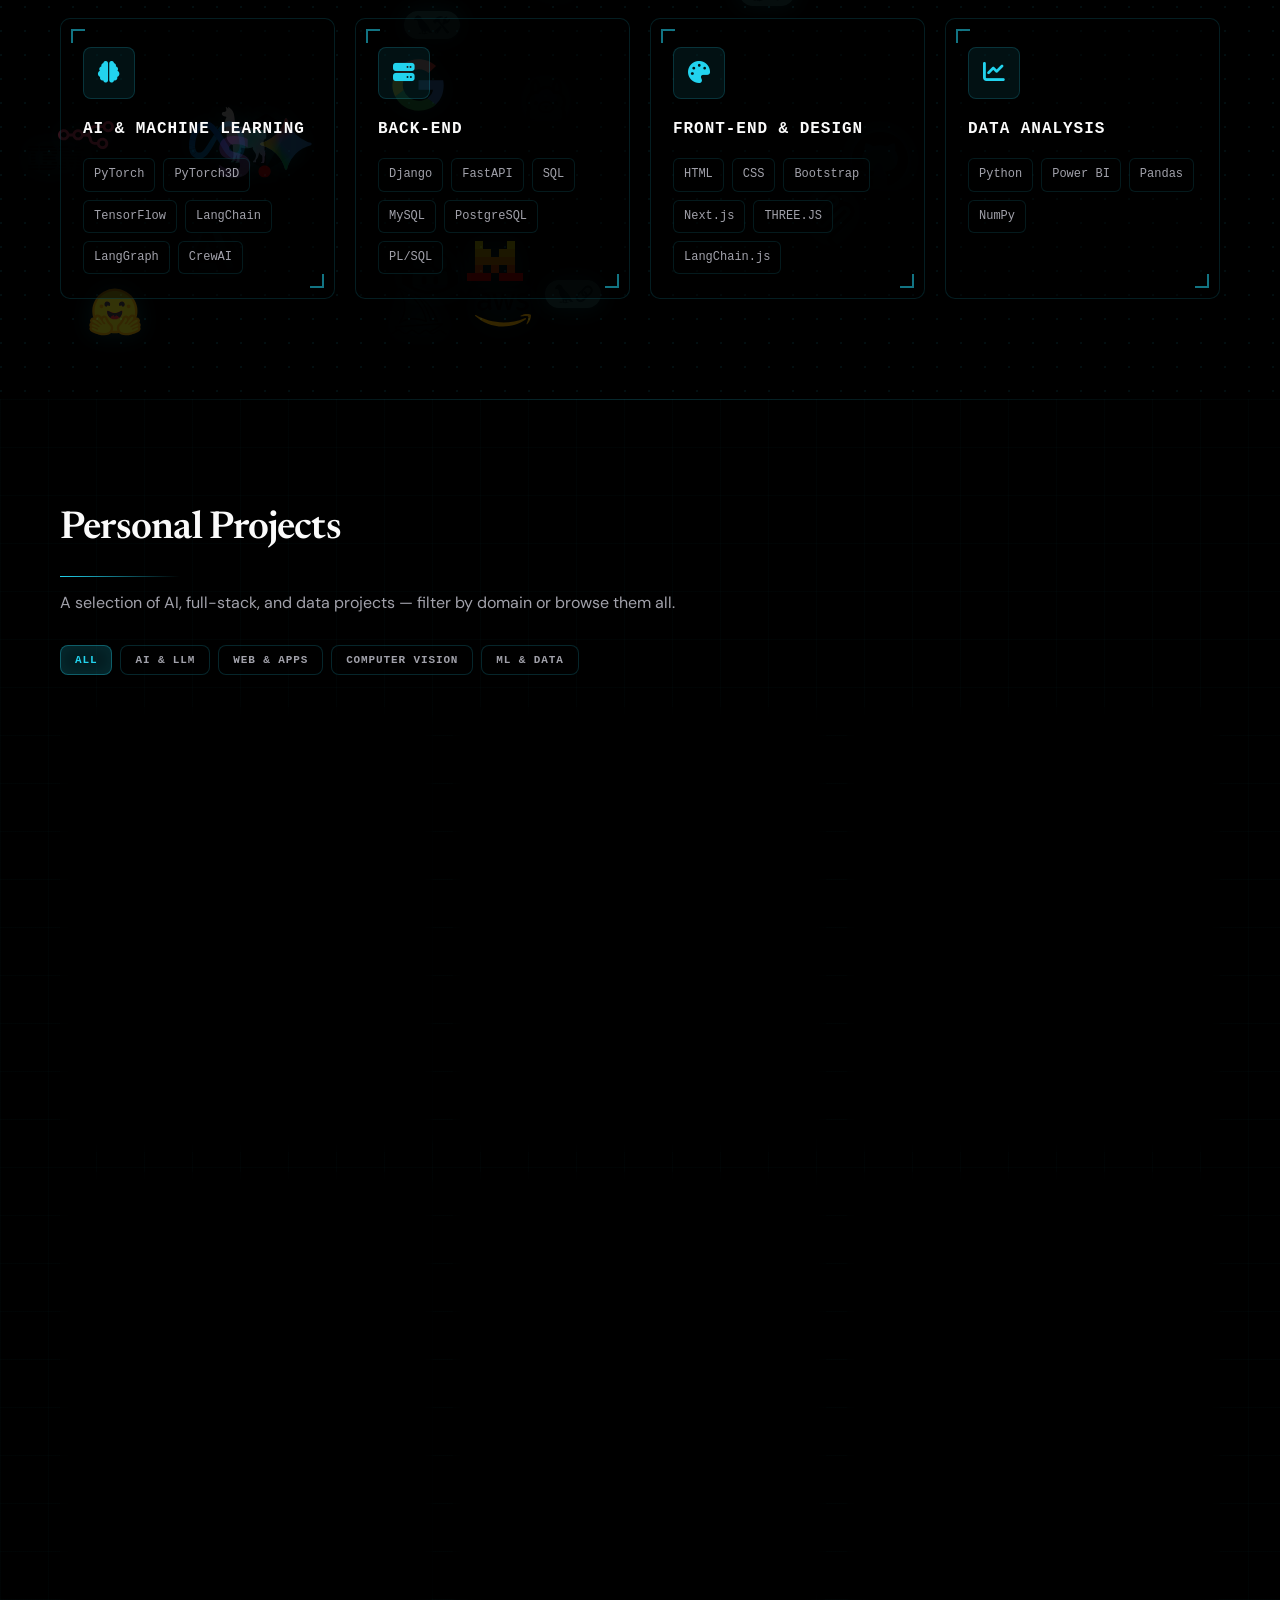
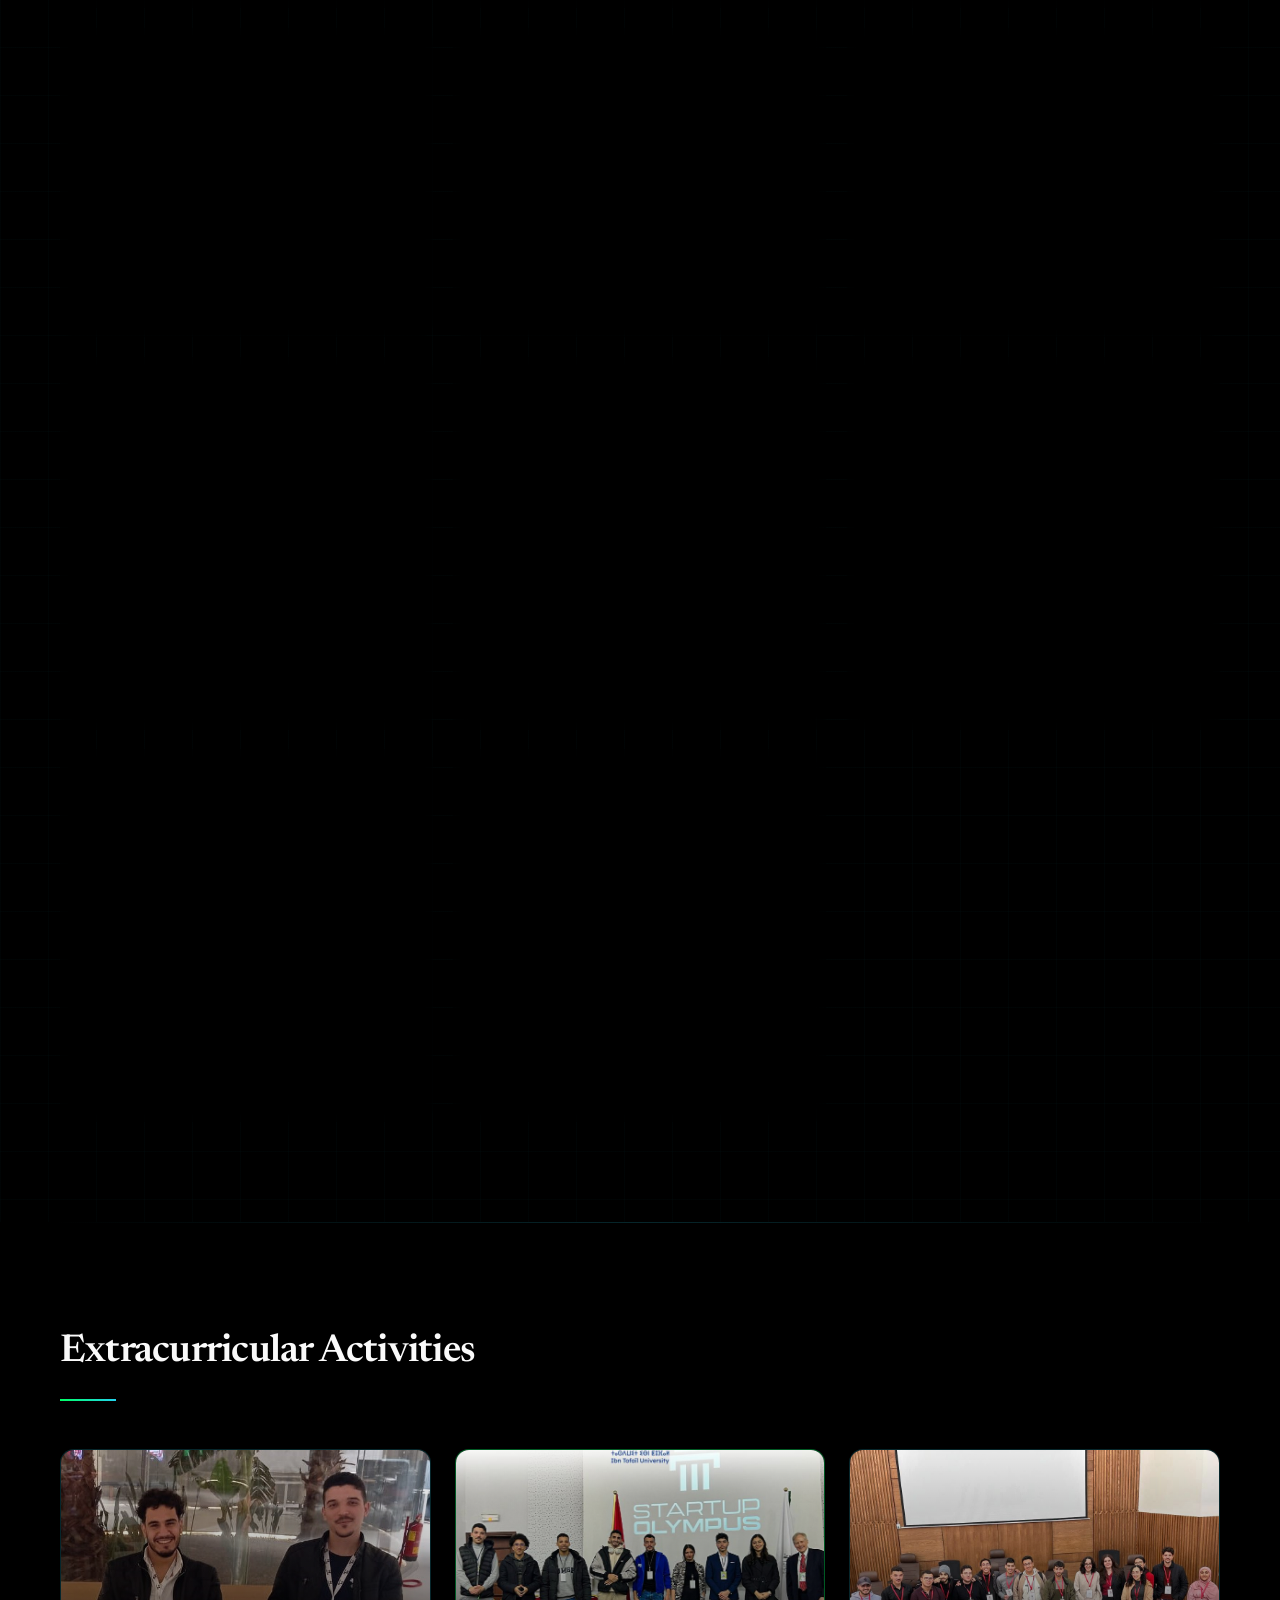
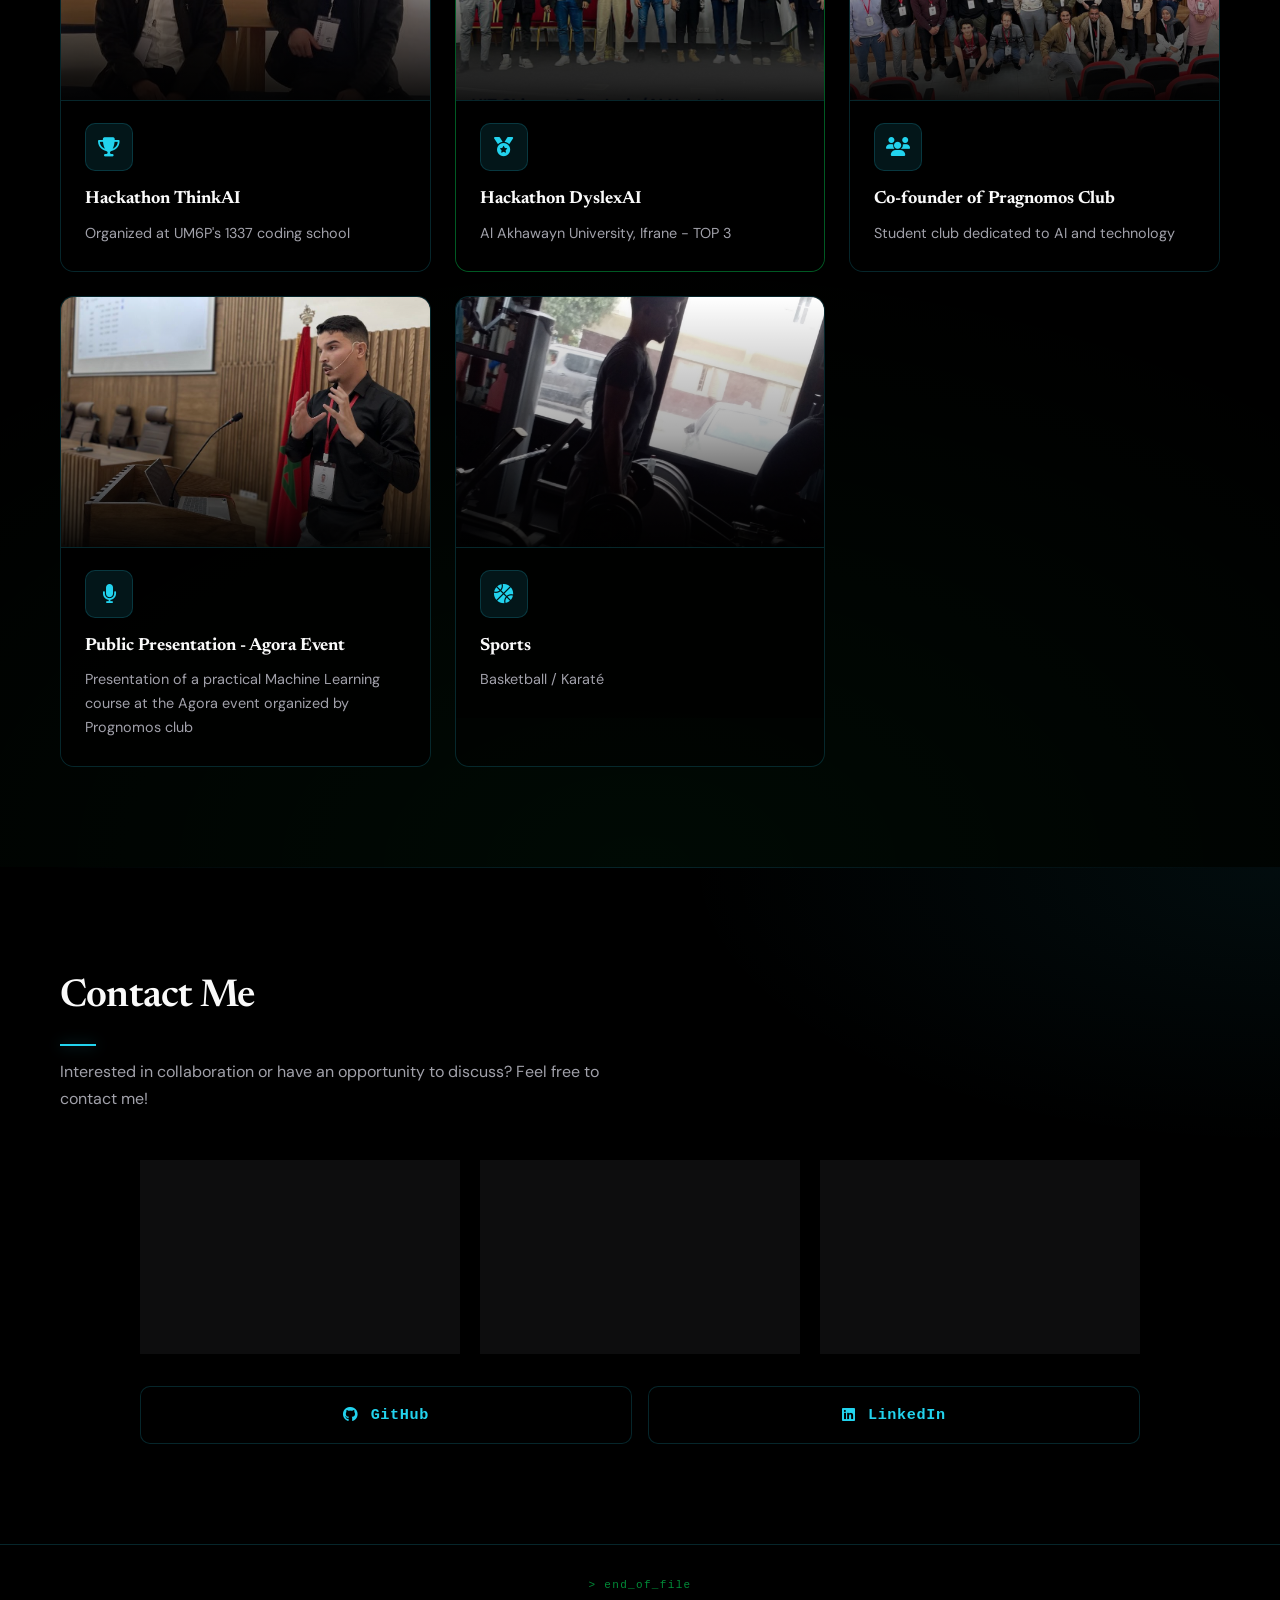
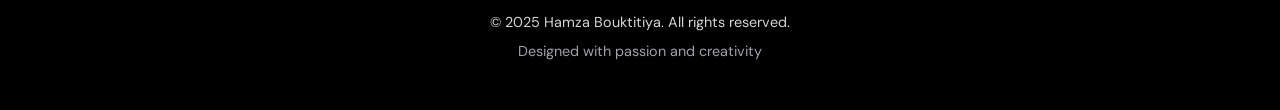
==== commit 877b0953: "Add Centre Souifi marketing site to portfolio projects. Feature the ongoing multilingual client site" ====
--- a/index.html
+++ b/index.html
@@ -155,6 +155,11 @@
                     <ul class="hud-list">
                         <li>
                             <span class="hud-dot"></span>
+                            <span class="hud-item-title">Centre Souifi</span>
+                            <span class="hud-item-meta">Web · i18n · Ongoing</span>
+                        </li>
+                        <li>
+                            <span class="hud-dot"></span>
                             <span class="hud-item-title">Multi-Dept AI Assistant</span>
                             <span class="hud-item-meta">FastAPI · LangGraph · RAG</span>
                         </li>
@@ -162,11 +167,6 @@
                             <span class="hud-dot"></span>
                             <span class="hud-item-title">Intelligent Assessment System</span>
                             <span class="hud-item-meta">LLMs · RAG · Evaluation</span>
-                        </li>
-                        <li>
-                            <span class="hud-dot"></span>
-                            <span class="hud-item-title">E-commerce Chat Widget</span>
-                            <span class="hud-item-meta">UI · Scenarios · Demo</span>
                         </li>
                     </ul>
                 </article>
@@ -681,6 +681,37 @@
             </div>
 
             <div class="projects-grid" id="projects-grid">
+
+                <!-- Project: Centre Souifi marketing site -->
+                <div class="project-card" data-category="web">
+                    <div class="project-header">
+                        <span class="project-year" data-fr="2026 · En cours" data-en="2026 · Ongoing">2026 · Ongoing</span>
+                        <div class="project-links">
+                            <a href="https://hamzauit.github.io/souifi-center/" target="_blank" rel="noopener noreferrer" class="demo-link" title="Live site — Centre Souifi" aria-label="Live site — Centre Souifi">
+                                <i class="fas fa-arrow-up-right-from-square" aria-hidden="true"></i>
+                            </a>
+                            <a href="https://github.com/hamzauit/souifi-center" target="_blank" rel="noopener noreferrer" class="github-link" title="Source on GitHub" aria-label="Source on GitHub">
+                                <i class="fab fa-github"></i>
+                            </a>
+                        </div>
+                    </div>
+                    <h3 data-fr="Centre Souifi — site marketing" data-en="Centre Souifi — marketing site">Centre Souifi — marketing site</h3>
+                    <div class="project-description">
+                        <p data-fr="Site marketing multilingue pour Centre Souifi, centre de soutien scolaire et de langues du soir à Souk El Arbaa du Gharb. Site statique rapide avec UX arabophone (RTL), thèmes clair/sombre, inscription WhatsApp, carte et aperçus Open Graph. Déployé sur GitHub Pages. En cours — contenu, médias et parcours d'inscription."
+                           data-en="A multilingual marketing site for Centre Souifi, an evening tutoring and languages centre in Souk El Arbaa du Gharb. Fast static site with Arabic-first UX (RTL), light/dark themes, WhatsApp registration, map directions, and share-ready Open Graph previews. Deployed on GitHub Pages. Work in progress — refining content, media, and conversion flow.">
+                            A multilingual marketing site for Centre Souifi, an evening tutoring and languages centre in Souk El Arbaa du Gharb. Fast static site with Arabic-first UX (RTL), light/dark themes, WhatsApp registration, map directions, and share-ready Open Graph previews. Deployed on GitHub Pages. Work in progress — refining content, media, and conversion flow.
+                        </p>
+                    </div>
+                    <div class="project-tags">
+                        <span class="tag">HTML</span>
+                        <span class="tag">CSS</span>
+                        <span class="tag">JavaScript</span>
+                        <span class="tag">i18n / RTL</span>
+                        <span class="tag">GitHub Pages</span>
+                        <span class="tag">WhatsApp</span>
+                        <span class="tag">Open Graph</span>
+                    </div>
+                </div>
                 
                 <!-- Project 1.1: Intelligent Assessment System -->
                 <div class="project-card" data-category="ai-llm">
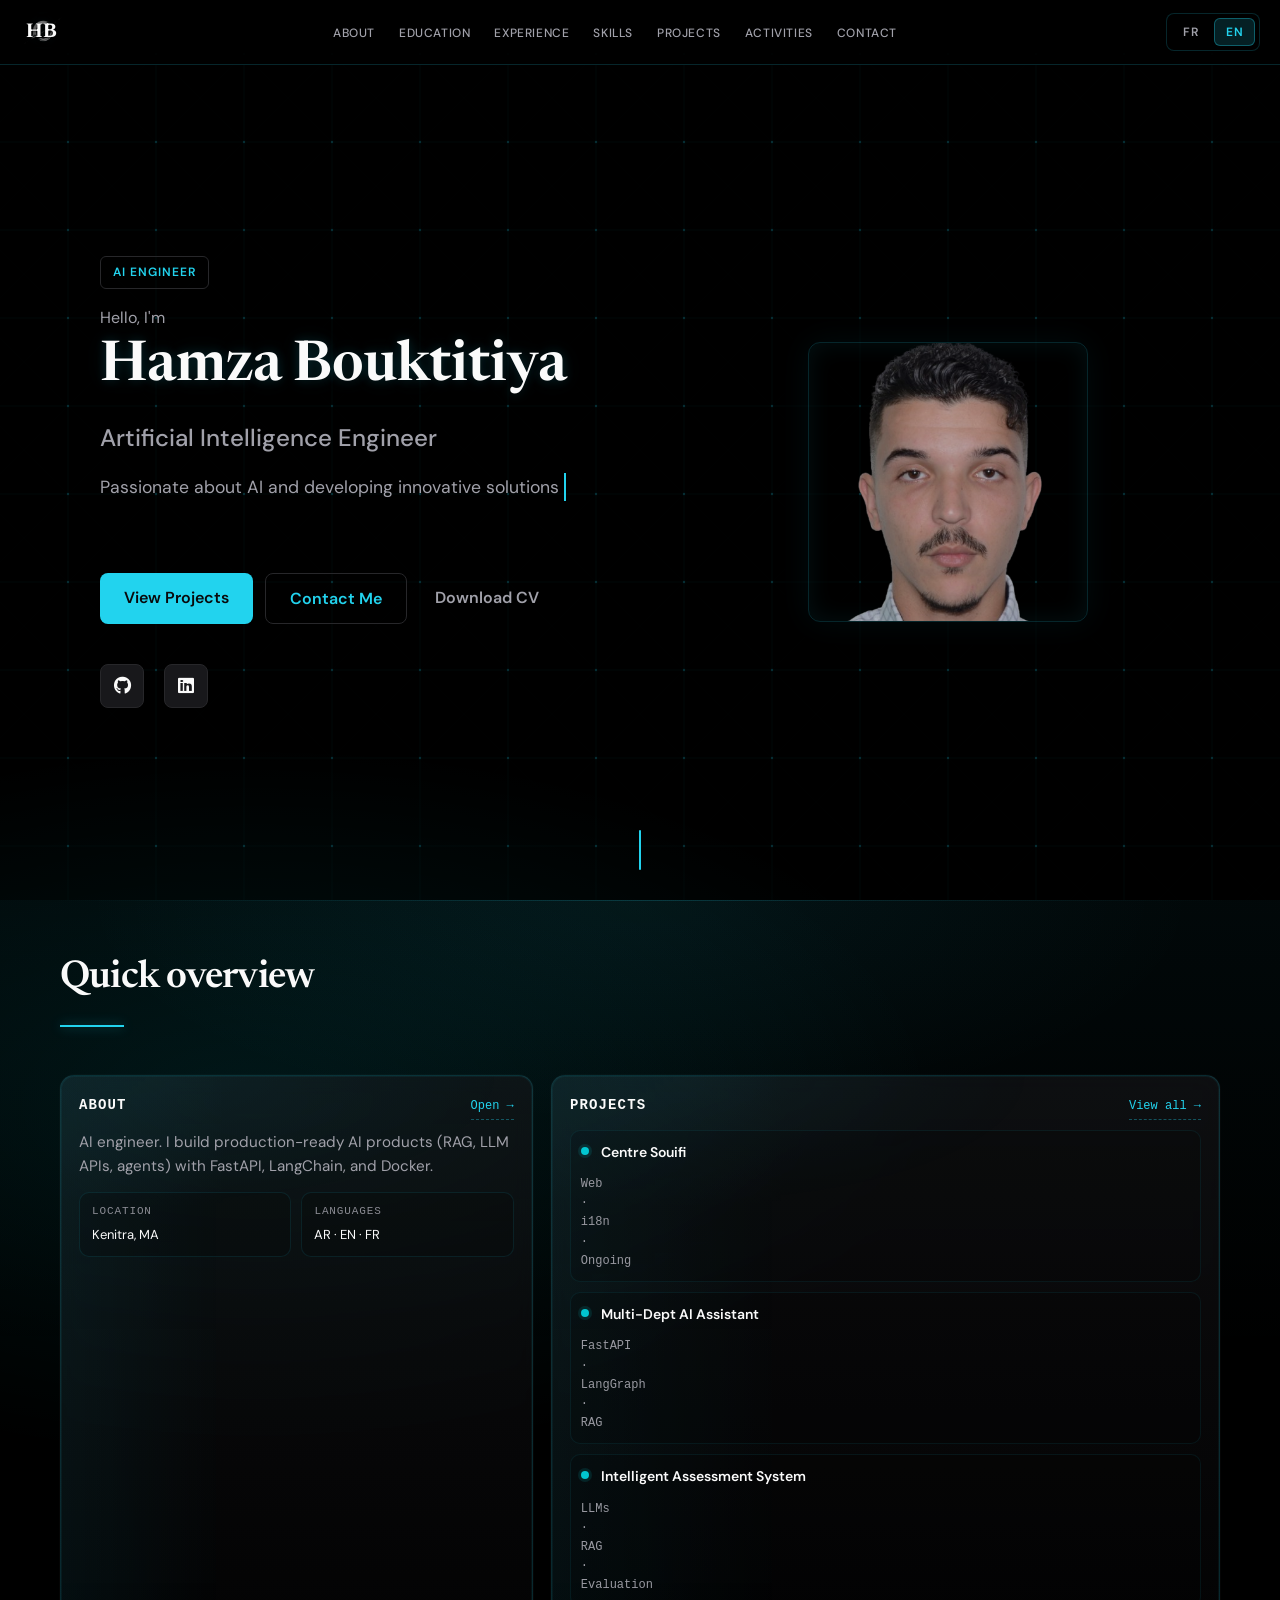
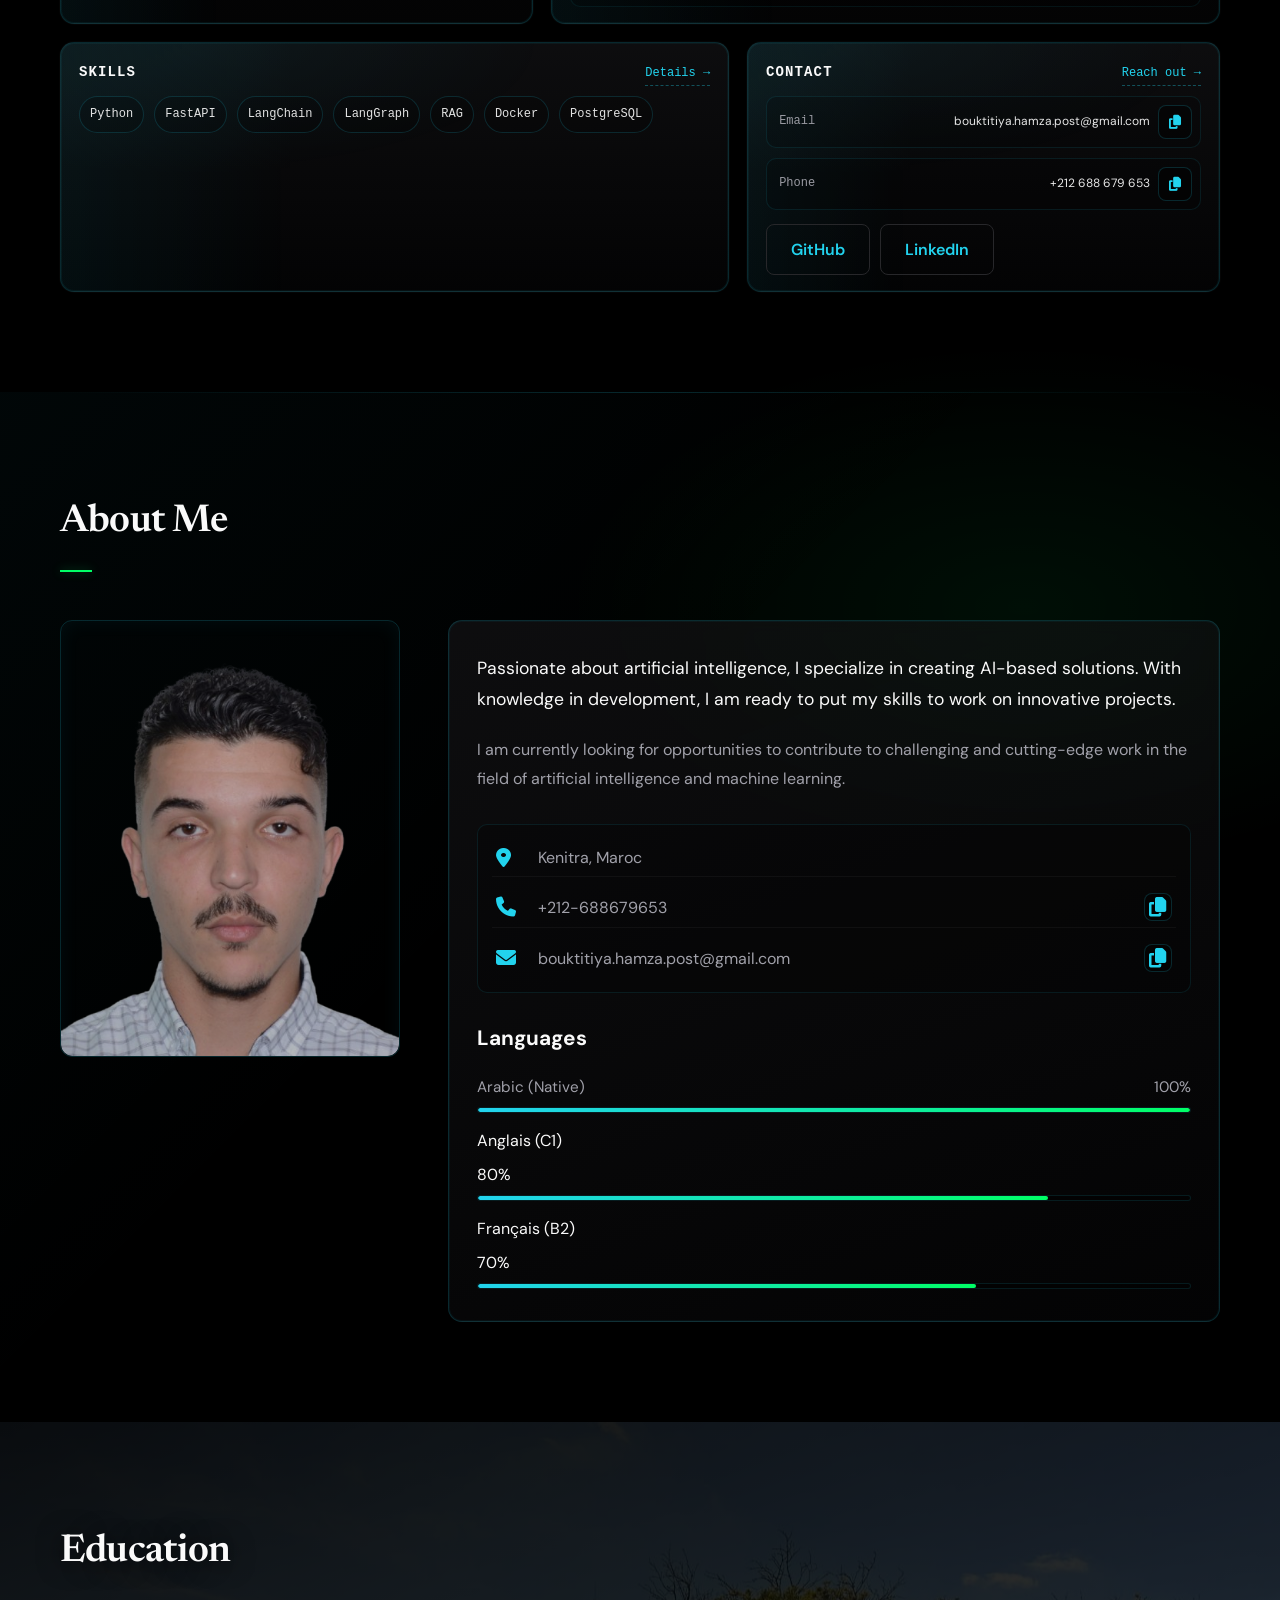
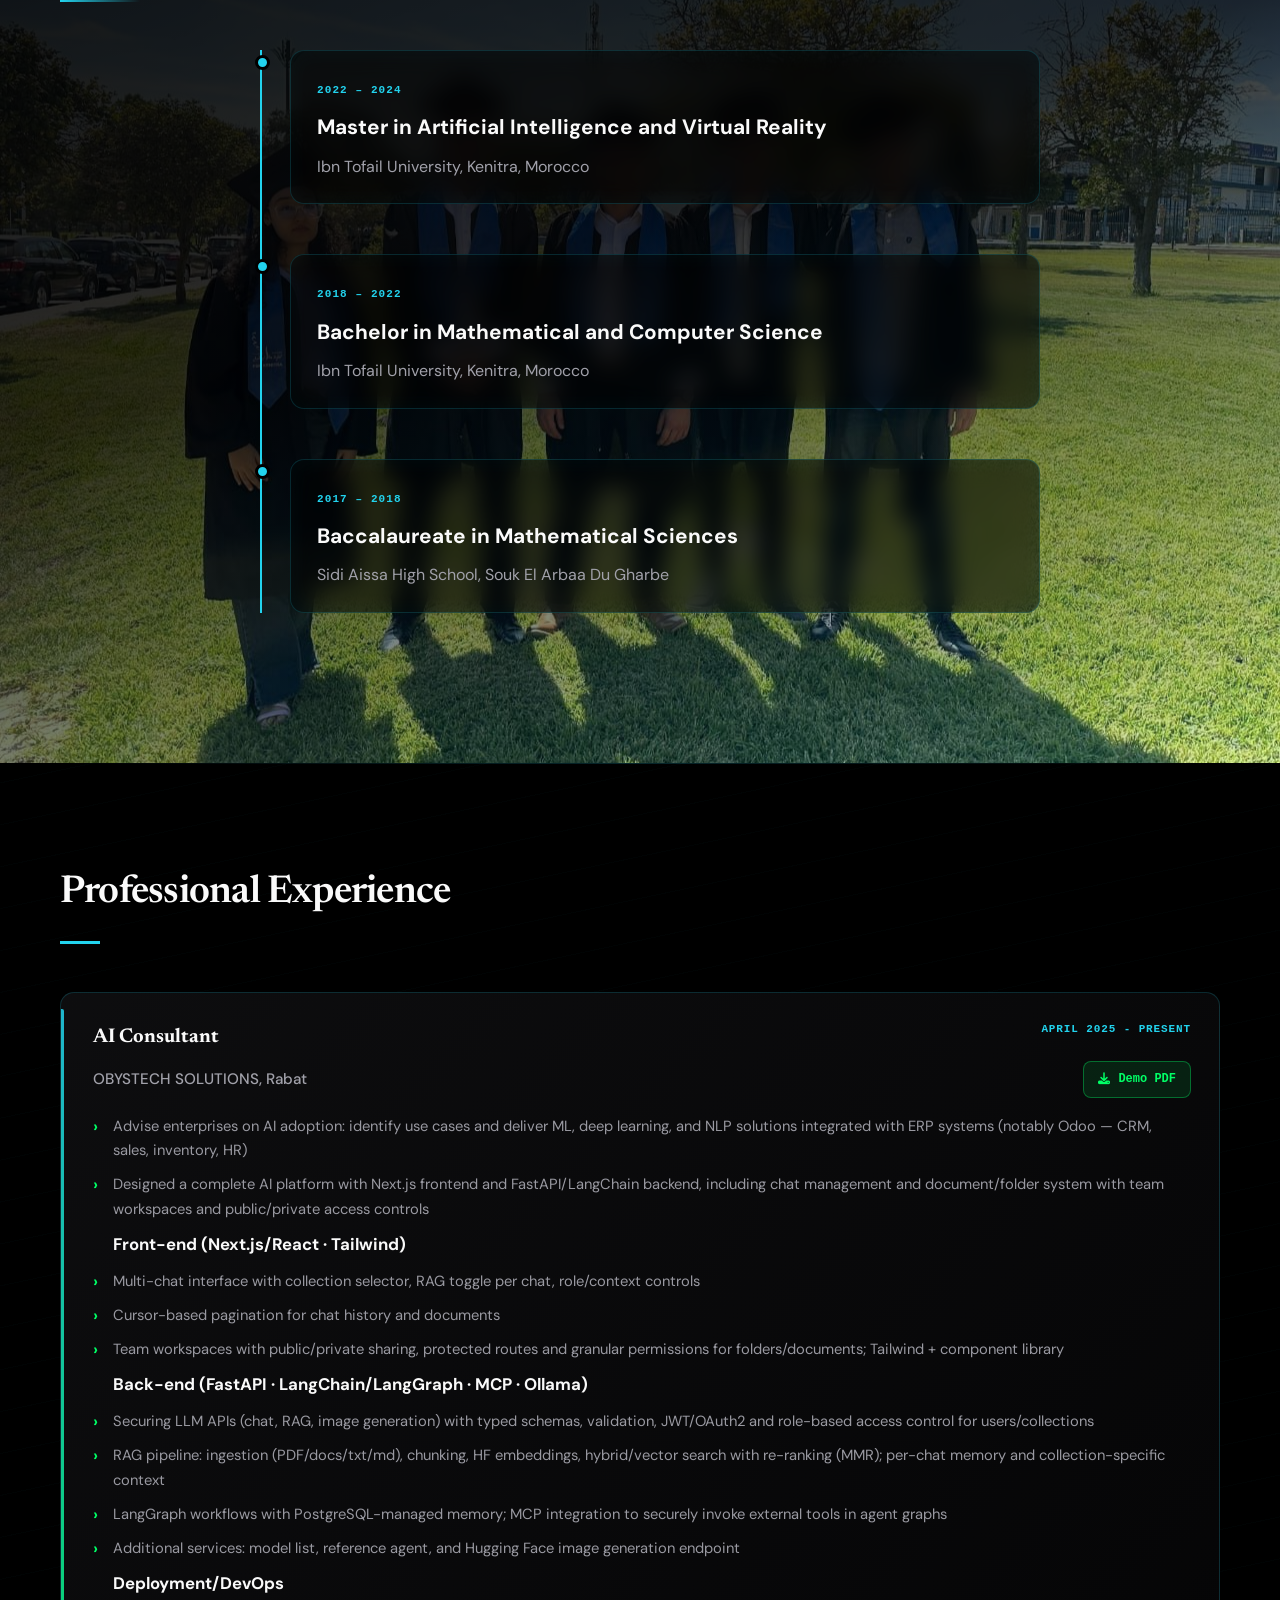
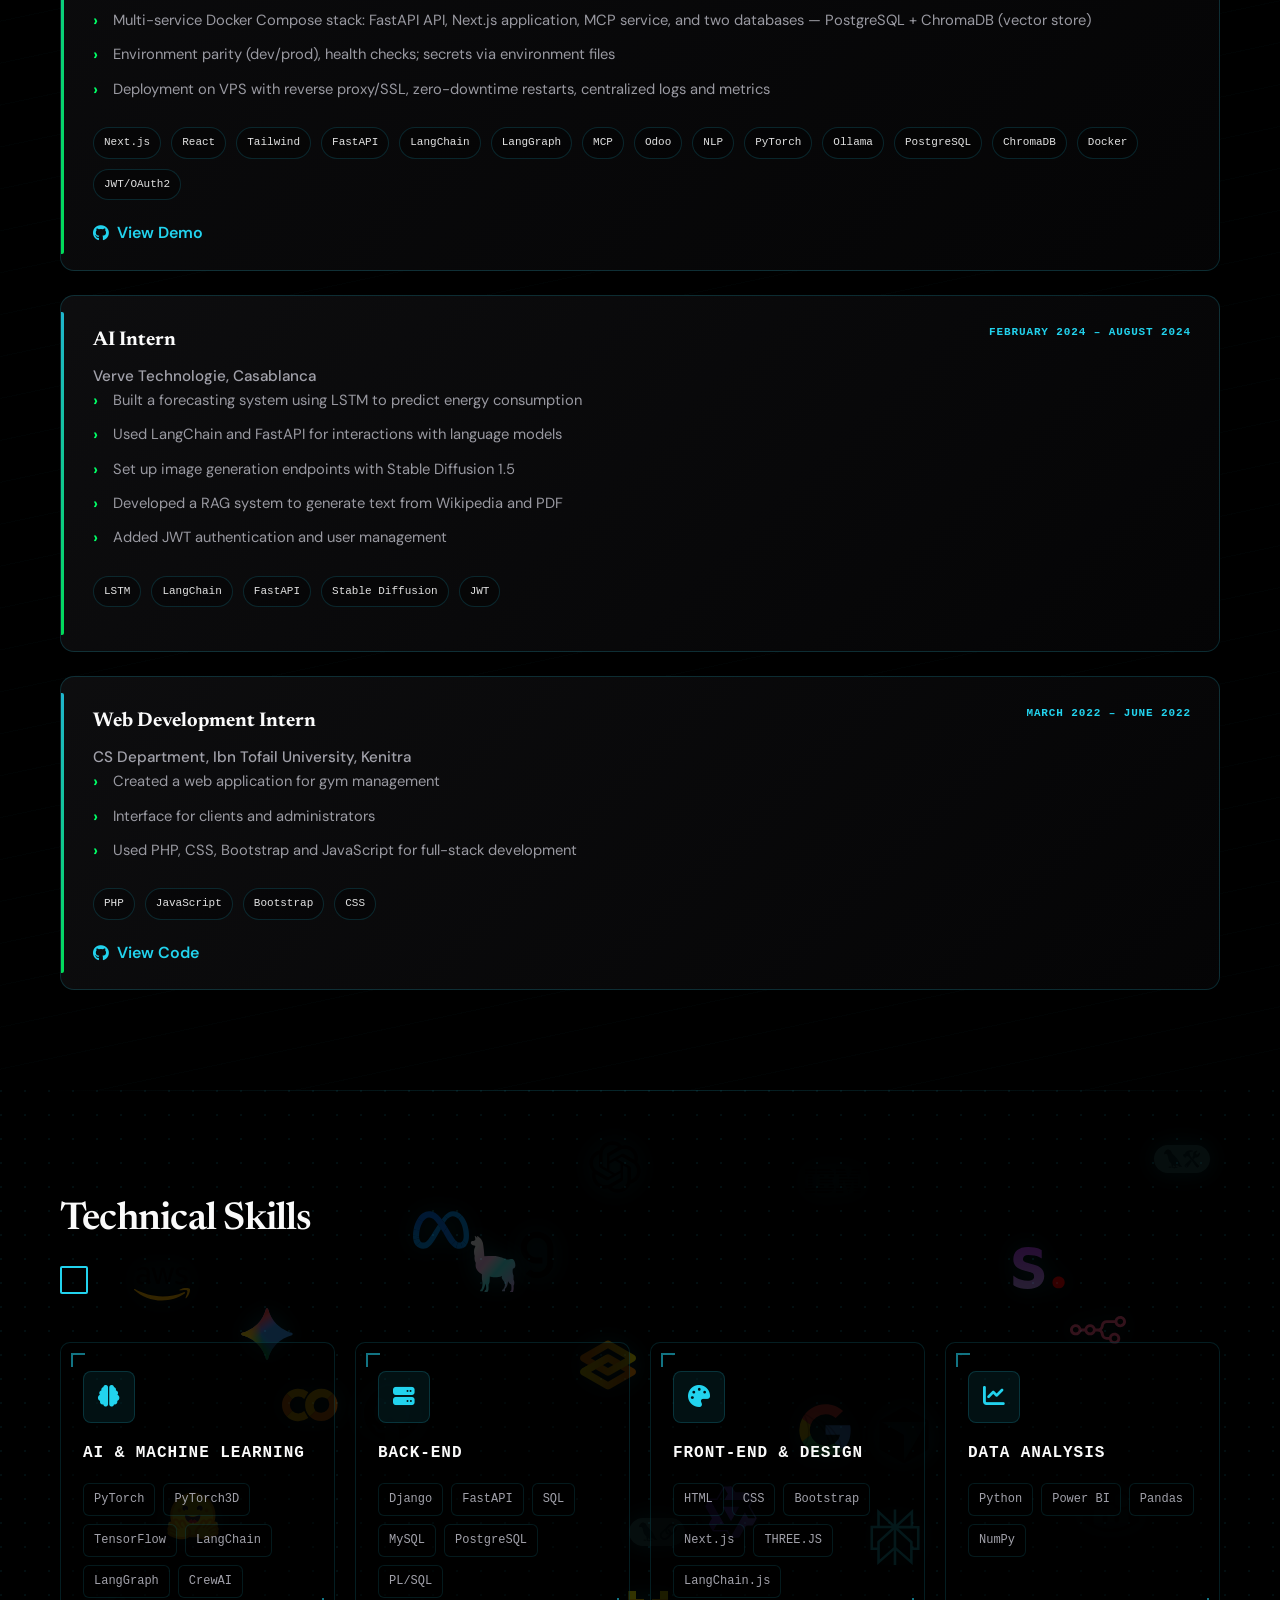
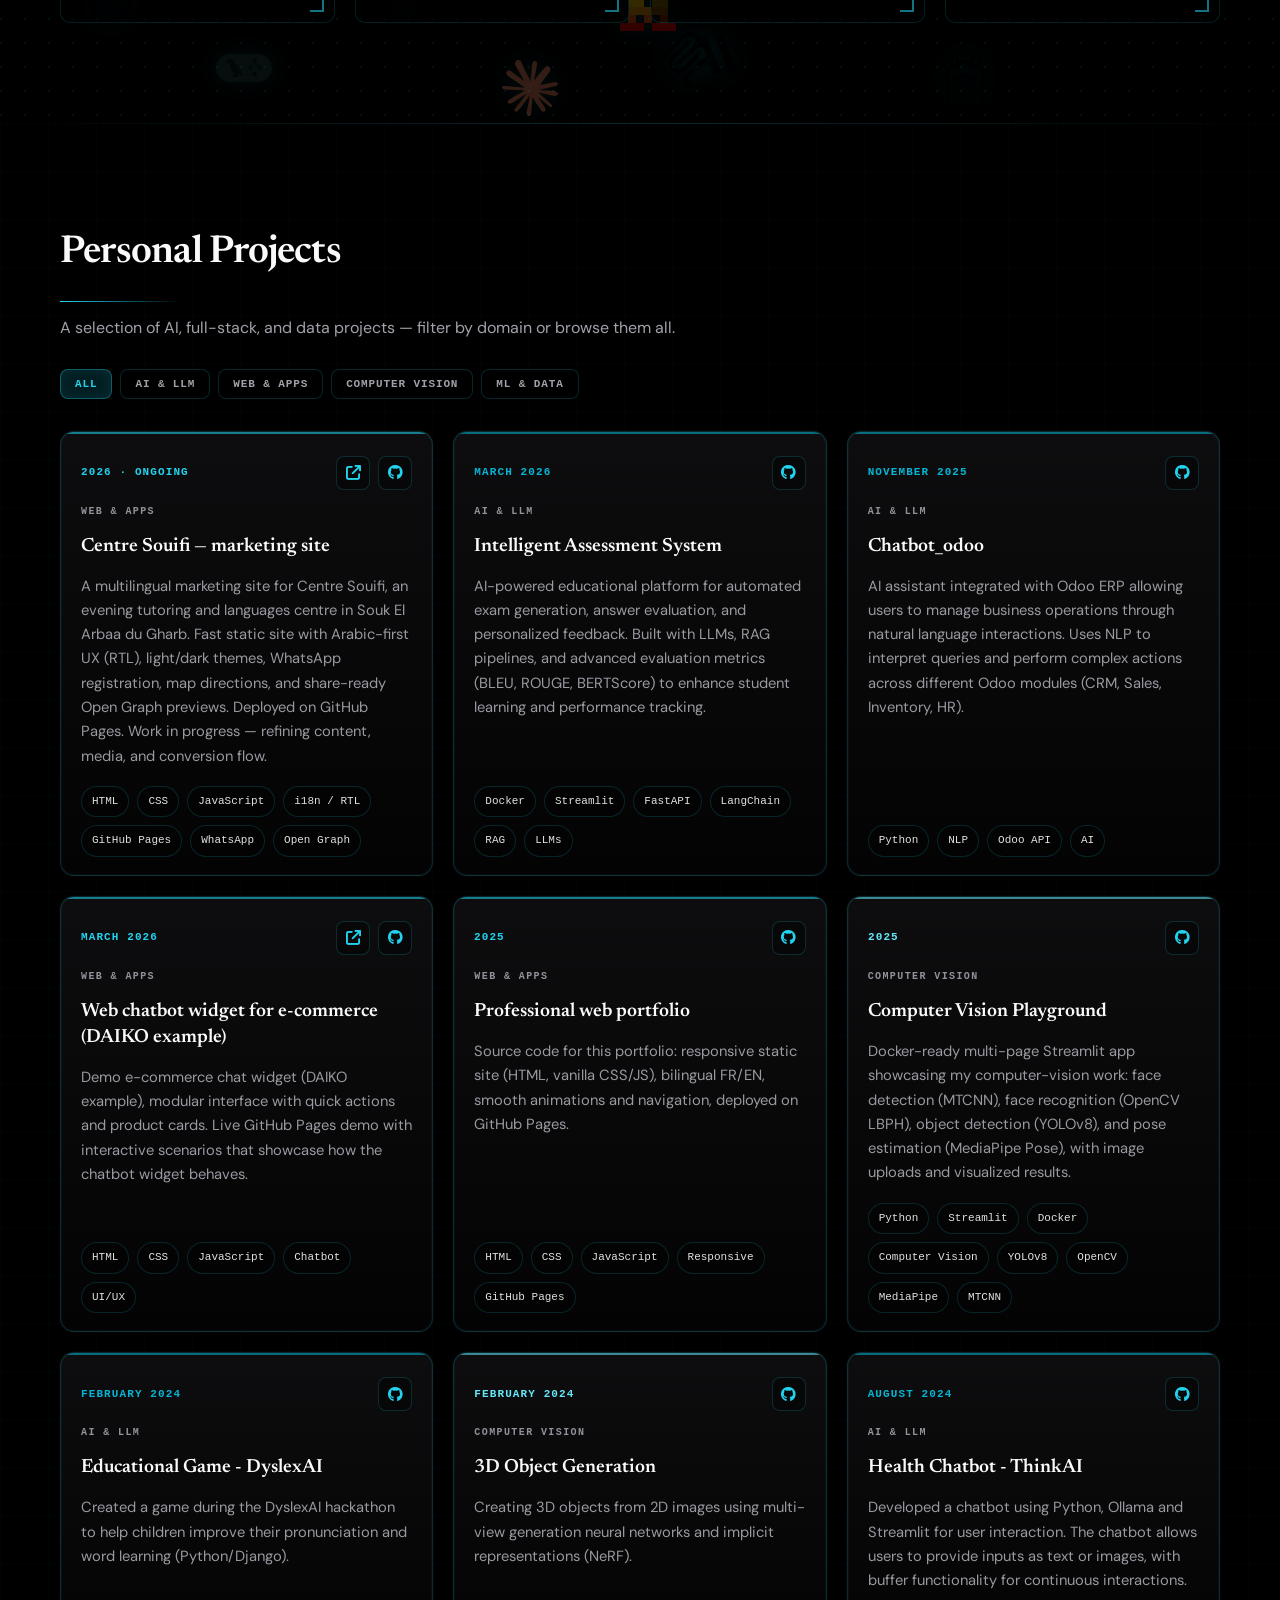
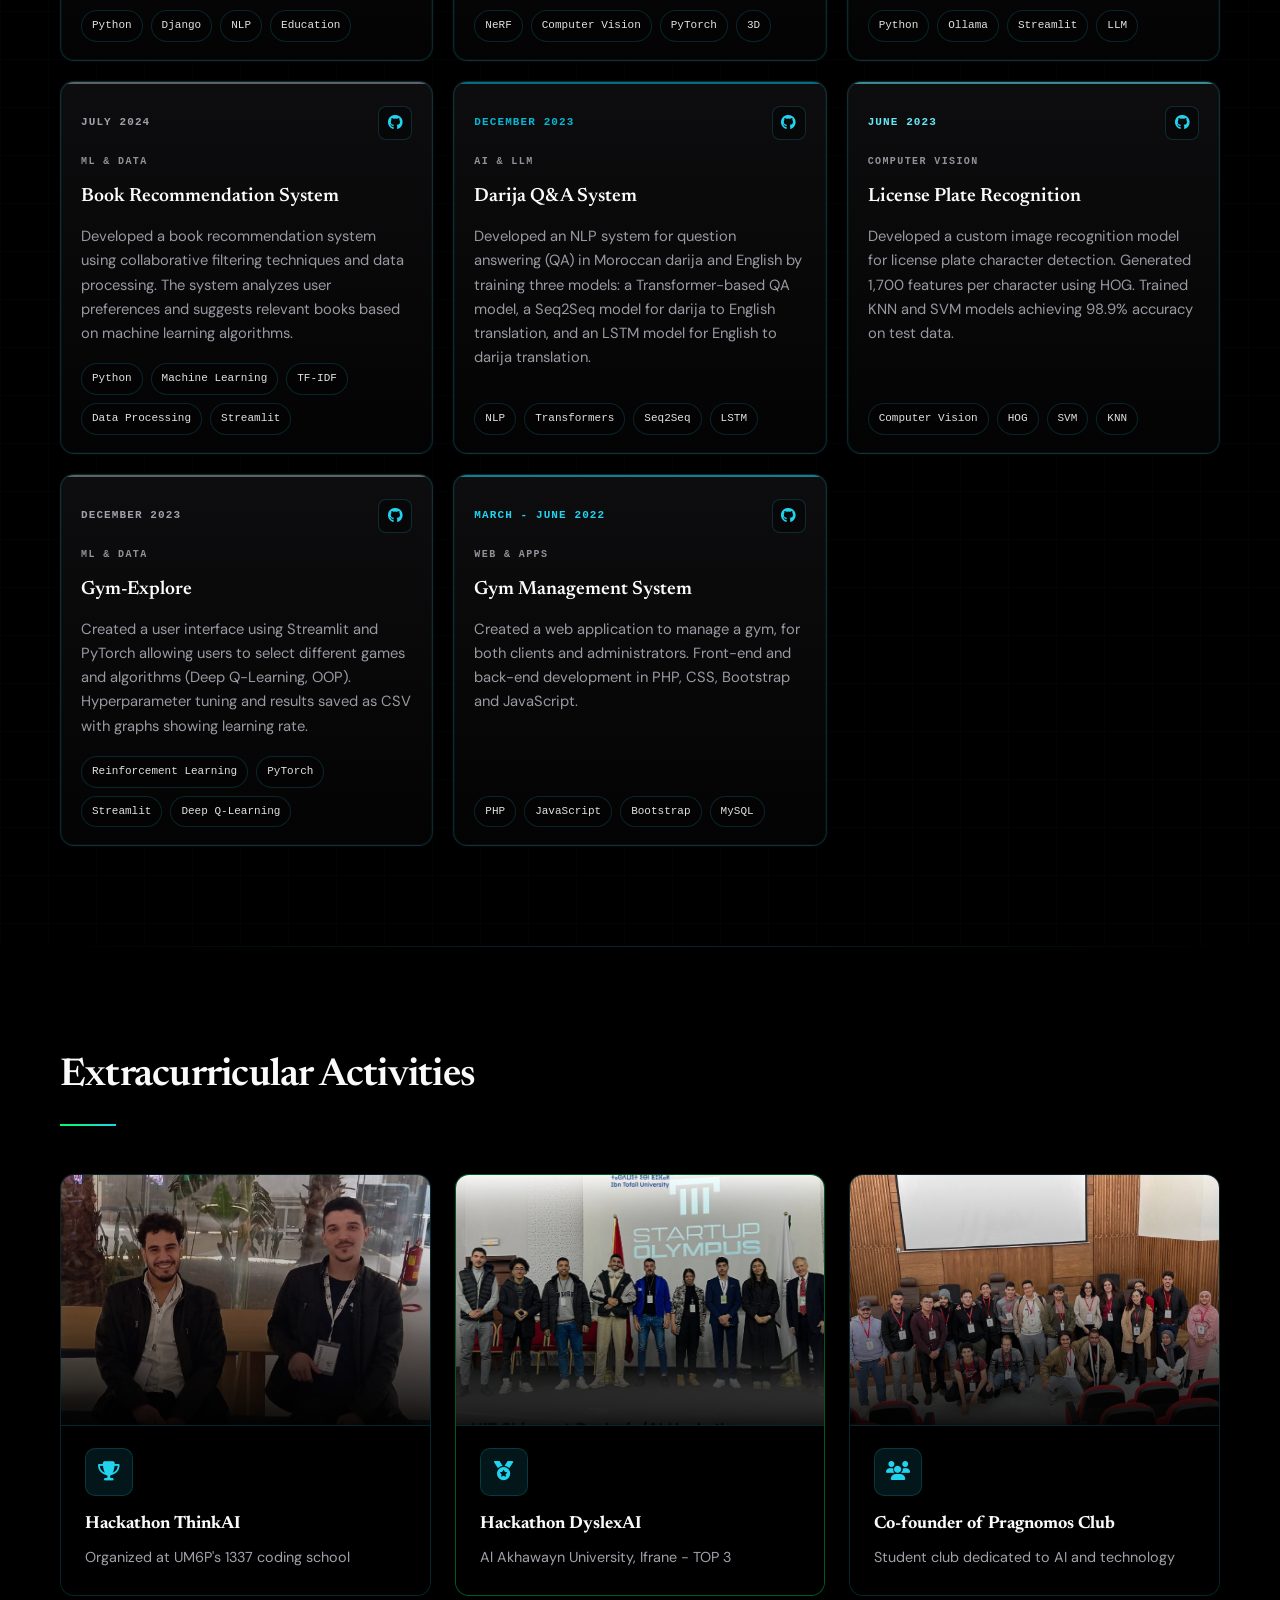
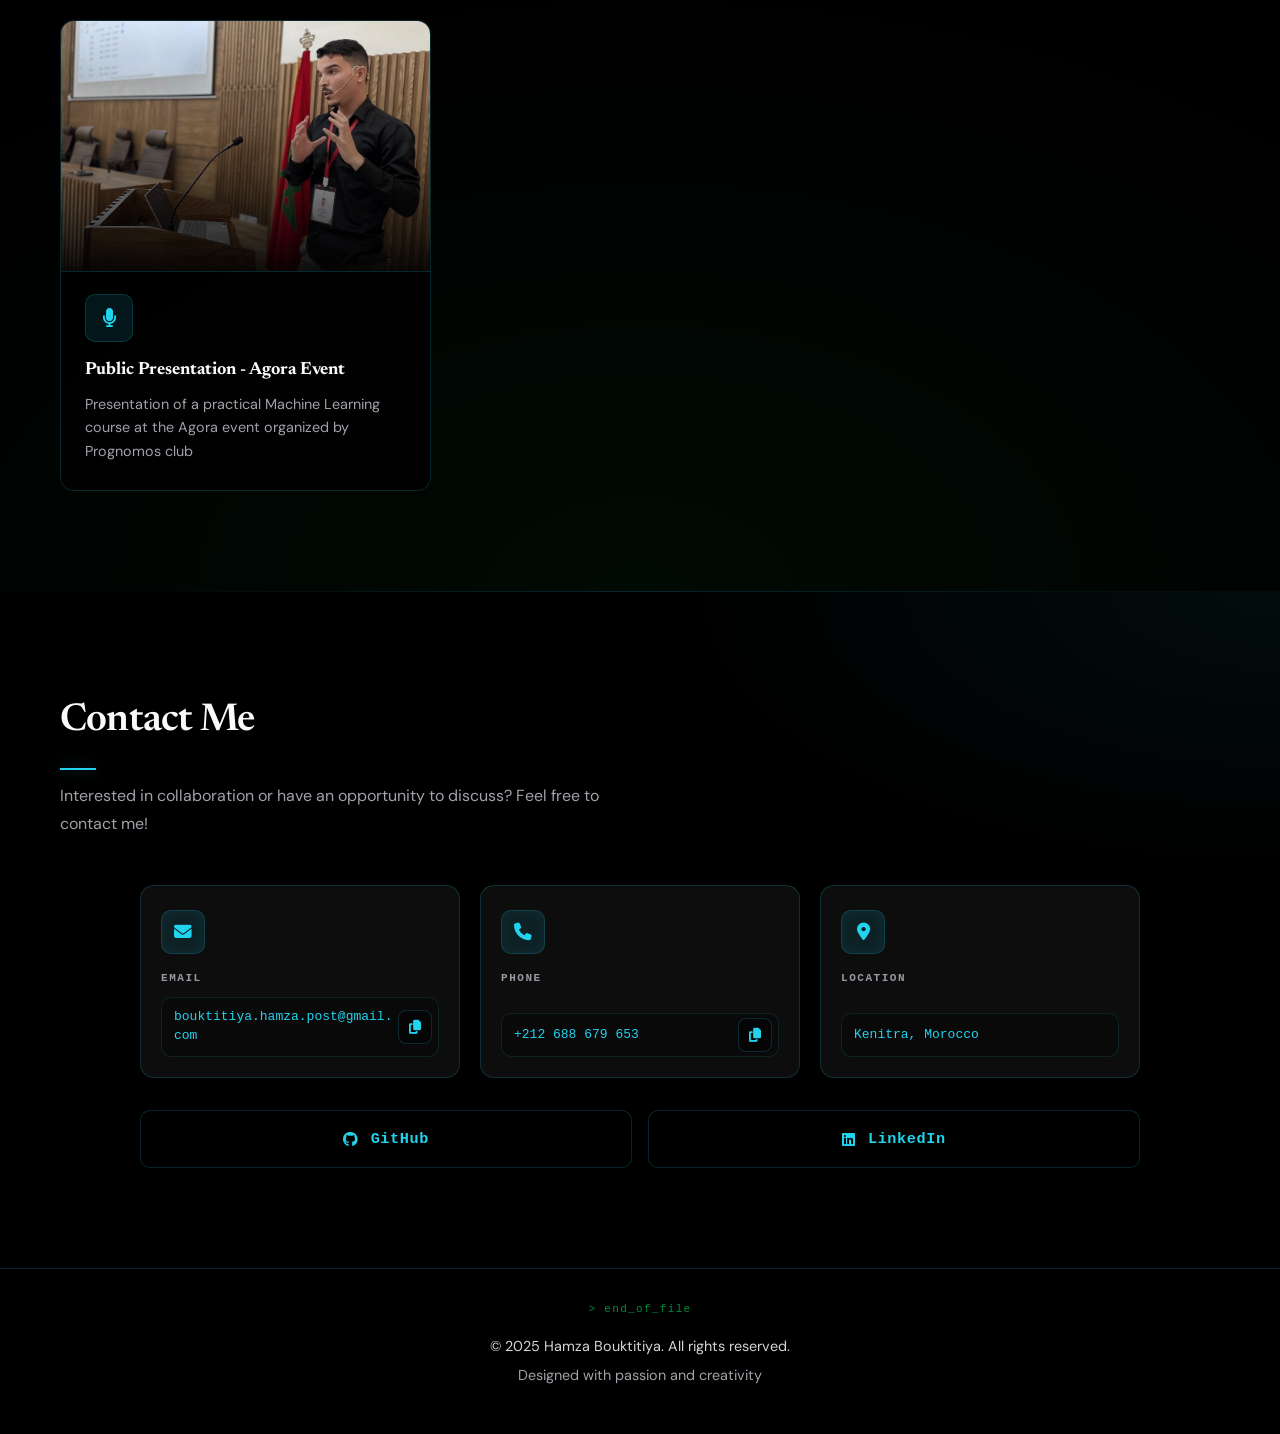
==== commit cb0ab933: "Remove PhD candidate branding from portfolio and CV sources. Present as AI Engineer only, with Maste" ====
--- a/index.html
+++ b/index.html
@@ -10,7 +10,7 @@
     <meta property="og:type" content="website">
     <meta property="og:url" content="https://gothamza.github.io/portfolio/">
     <meta property="og:title" content="Hamza Bouktitiya - Artificial Intelligence Engineer">
-    <meta property="og:description" content="Passionate AI Engineer specializing in machine learning, deep learning, and full-stack development. PhD candidate in AI with expertise in NLP, computer vision, and innovative AI solutions.">
+    <meta property="og:description" content="Passionate AI Engineer specializing in machine learning, deep learning, and full-stack development. Expertise in NLP, computer vision, and innovative AI solutions.">
     <meta property="og:image" content="https://gothamza.github.io/portfolio/images/og-preview.png">
     <meta property="og:image:width" content="1200">
     <meta property="og:image:height" content="630">
@@ -22,7 +22,7 @@
     <meta name="twitter:card" content="summary_large_image">
     <meta name="twitter:url" content="https://gothamza.github.io/portfolio/">
     <meta name="twitter:title" content="Hamza Bouktitiya - Artificial Intelligence Engineer">
-    <meta name="twitter:description" content="Passionate AI Engineer specializing in machine learning, deep learning, and full-stack development. PhD candidate in AI with expertise in NLP, computer vision, and innovative AI solutions.">
+    <meta name="twitter:description" content="Passionate AI Engineer specializing in machine learning, deep learning, and full-stack development. Expertise in NLP, computer vision, and innovative AI solutions.">
     <meta name="twitter:image" content="https://gothamza.github.io/portfolio/images/og-preview.png">
     <meta name="twitter:image:alt" content="Hamza Bouktitiya portfolio — AI Engineer homepage">
     <meta name="twitter:creator" content="@gothamza">
@@ -85,7 +85,7 @@
         <div class="hero-background"></div>
         <div class="hero-inner">
             <div class="hero-copy hero-content">
-                <span class="hero-badge" data-fr="Ingénieur IA · Doctorant" data-en="AI Engineer · PhD Candidate">AI Engineer · PhD Candidate</span>
+                <span class="hero-badge" data-fr="Ingénieur IA" data-en="AI Engineer">AI Engineer</span>
                 <h1 class="hero-title animate-fade-in" id="hero-title">
                     <span class="hero-greeting" data-fr="Bonjour, je suis" data-en="Hello, I'm">Hello, I'm</span>
                     <span class="hero-name" id="hero-name" data-name="Hamza Bouktitiya">Hamza Bouktitiya</span>
@@ -132,8 +132,8 @@
                         <h3 data-fr="À propos" data-en="About">About</h3>
                         <a class="hud-panel-link" href="#about" data-fr="Ouvrir →" data-en="Open →">Open →</a>
                     </header>
-                    <p class="hud-panel-body" data-fr="Ingénieur IA & doctorant. Je construis des produits IA en production (RAG, LLM APIs, agents) avec FastAPI, LangChain et Docker." data-en="AI engineer & PhD candidate. I build production-ready AI products (RAG, LLM APIs, agents) with FastAPI, LangChain, and Docker.">
-                        AI engineer & PhD candidate. I build production-ready AI products (RAG, LLM APIs, agents) with FastAPI, LangChain, and Docker.
+                    <p class="hud-panel-body" data-fr="Ingénieur IA. Je construis des produits IA en production (RAG, LLM APIs, agents) avec FastAPI, LangChain et Docker." data-en="AI engineer. I build production-ready AI products (RAG, LLM APIs, agents) with FastAPI, LangChain, and Docker.">
+                        AI engineer. I build production-ready AI products (RAG, LLM APIs, agents) with FastAPI, LangChain, and Docker.
                     </p>
                     <div class="hud-metrics">
                         <div class="hud-metric">
@@ -305,24 +305,6 @@
                 <div class="timeline-item">
                     <div class="timeline-dot"></div>
                     <div class="timeline-content">
-                        <span class="timeline-date">2024 – Présent</span>
-                        <h3 data-fr="Doctorant en Intelligence Artificielle" data-en="PhD Candidate in Artificial Intelligence">
-                            Doctorant en Intelligence Artificielle
-                        </h3>
-                        <p data-fr="Université Ibn Tofail, Kenitra, Maroc" data-en="Ibn Tofail University, Kenitra, Morocco">
-                            Université Ibn Tofail, Kenitra, Maroc
-                        </p>
-                        <p class="thesis-title" data-fr="Thèse : Description textuelle et classification automatique des séquences vidéos par apprentissage profond" data-en="Thesis: Textual description and automatic classification of video sequences by deep learning">
-                            <strong>Thèse :</strong> Description textuelle et classification automatique des séquences vidéos par apprentissage profond
-                        </p>
-                        <p class="supervisor" data-fr="Encadré par : Professeur Housni Khalid" data-en="Supervised by: Professor Housni Khalid">
-                            <strong>Encadré par :</strong> Professeur Housni Khalid
-                        </p>
-                    </div>
-                </div>
-                <div class="timeline-item">
-                    <div class="timeline-dot"></div>
-                    <div class="timeline-content">
                         <span class="timeline-date">2022 – 2024</span>
                         <h3 data-fr="Master en Intelligence Artificielle et Réalité Virtuelle" data-en="Master in Artificial Intelligence and Virtual Reality">
                             Master en Intelligence Artificielle et Réalité Virtuelle
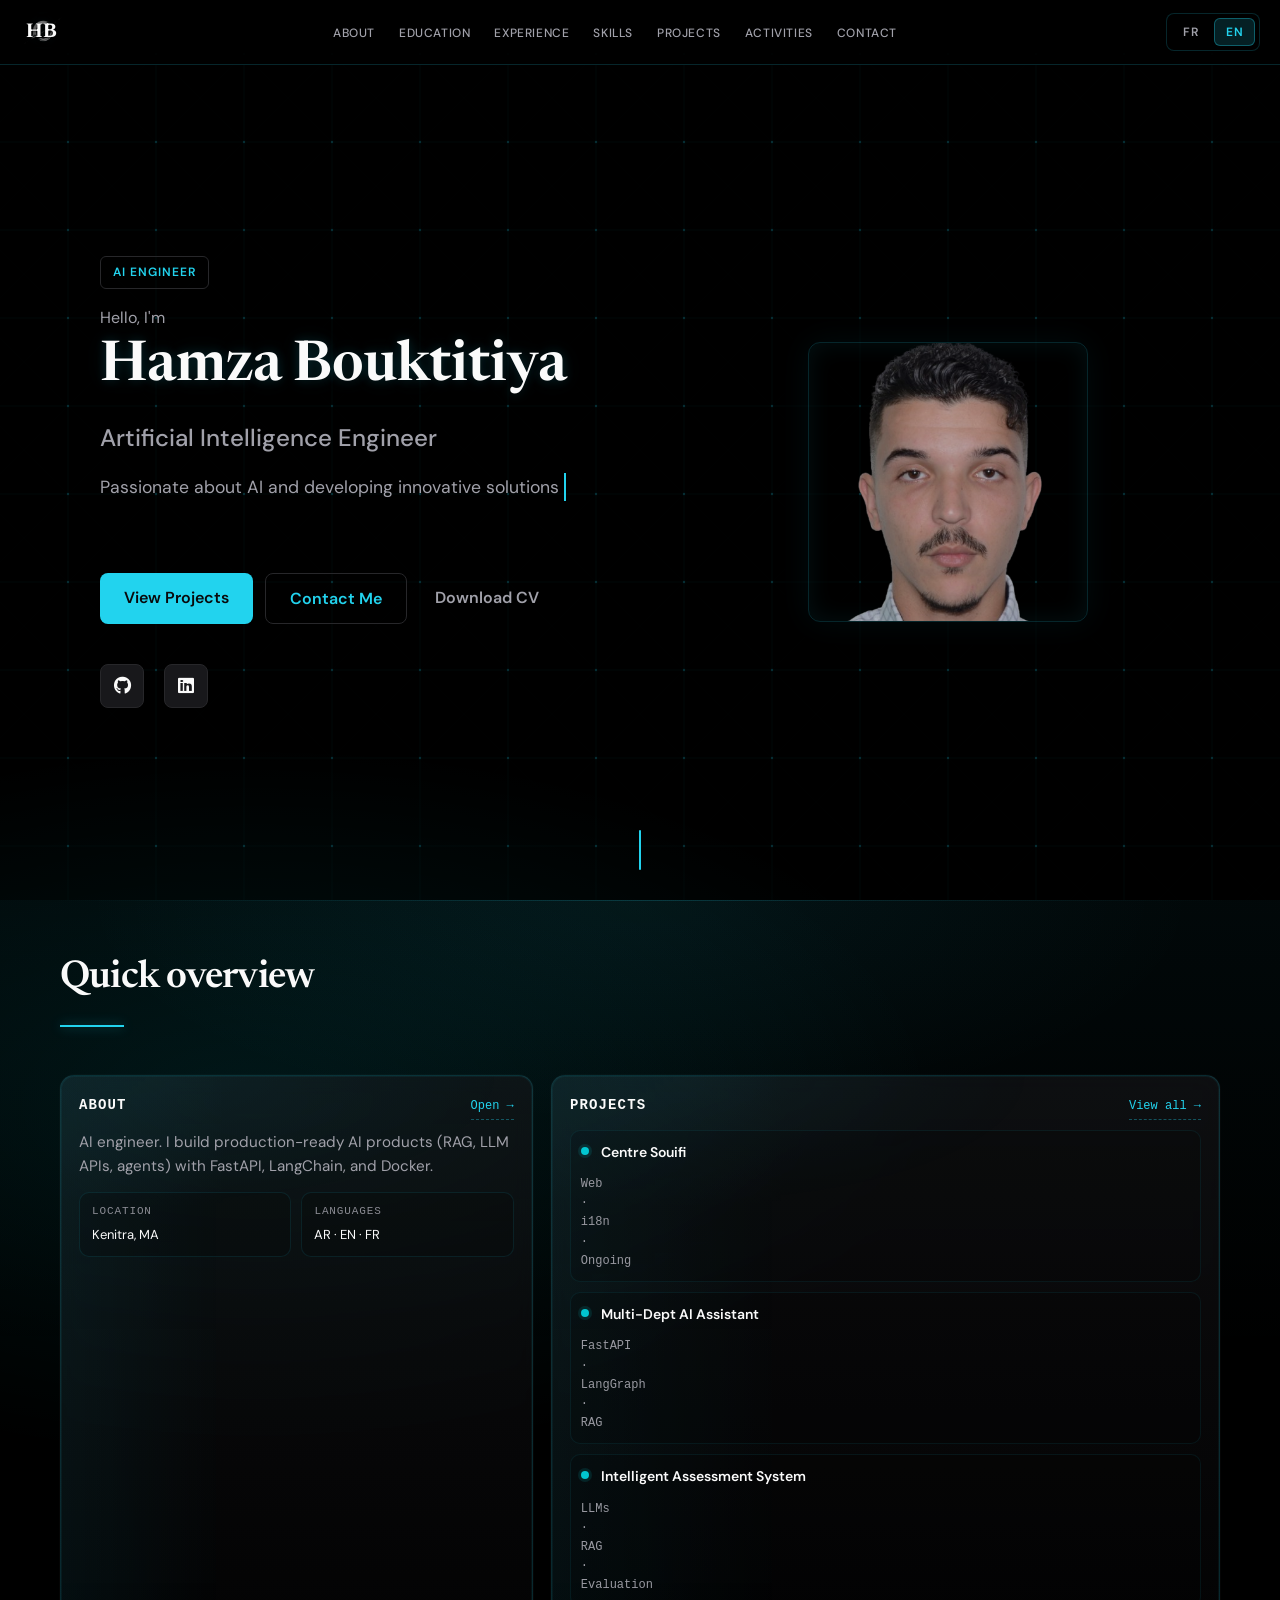
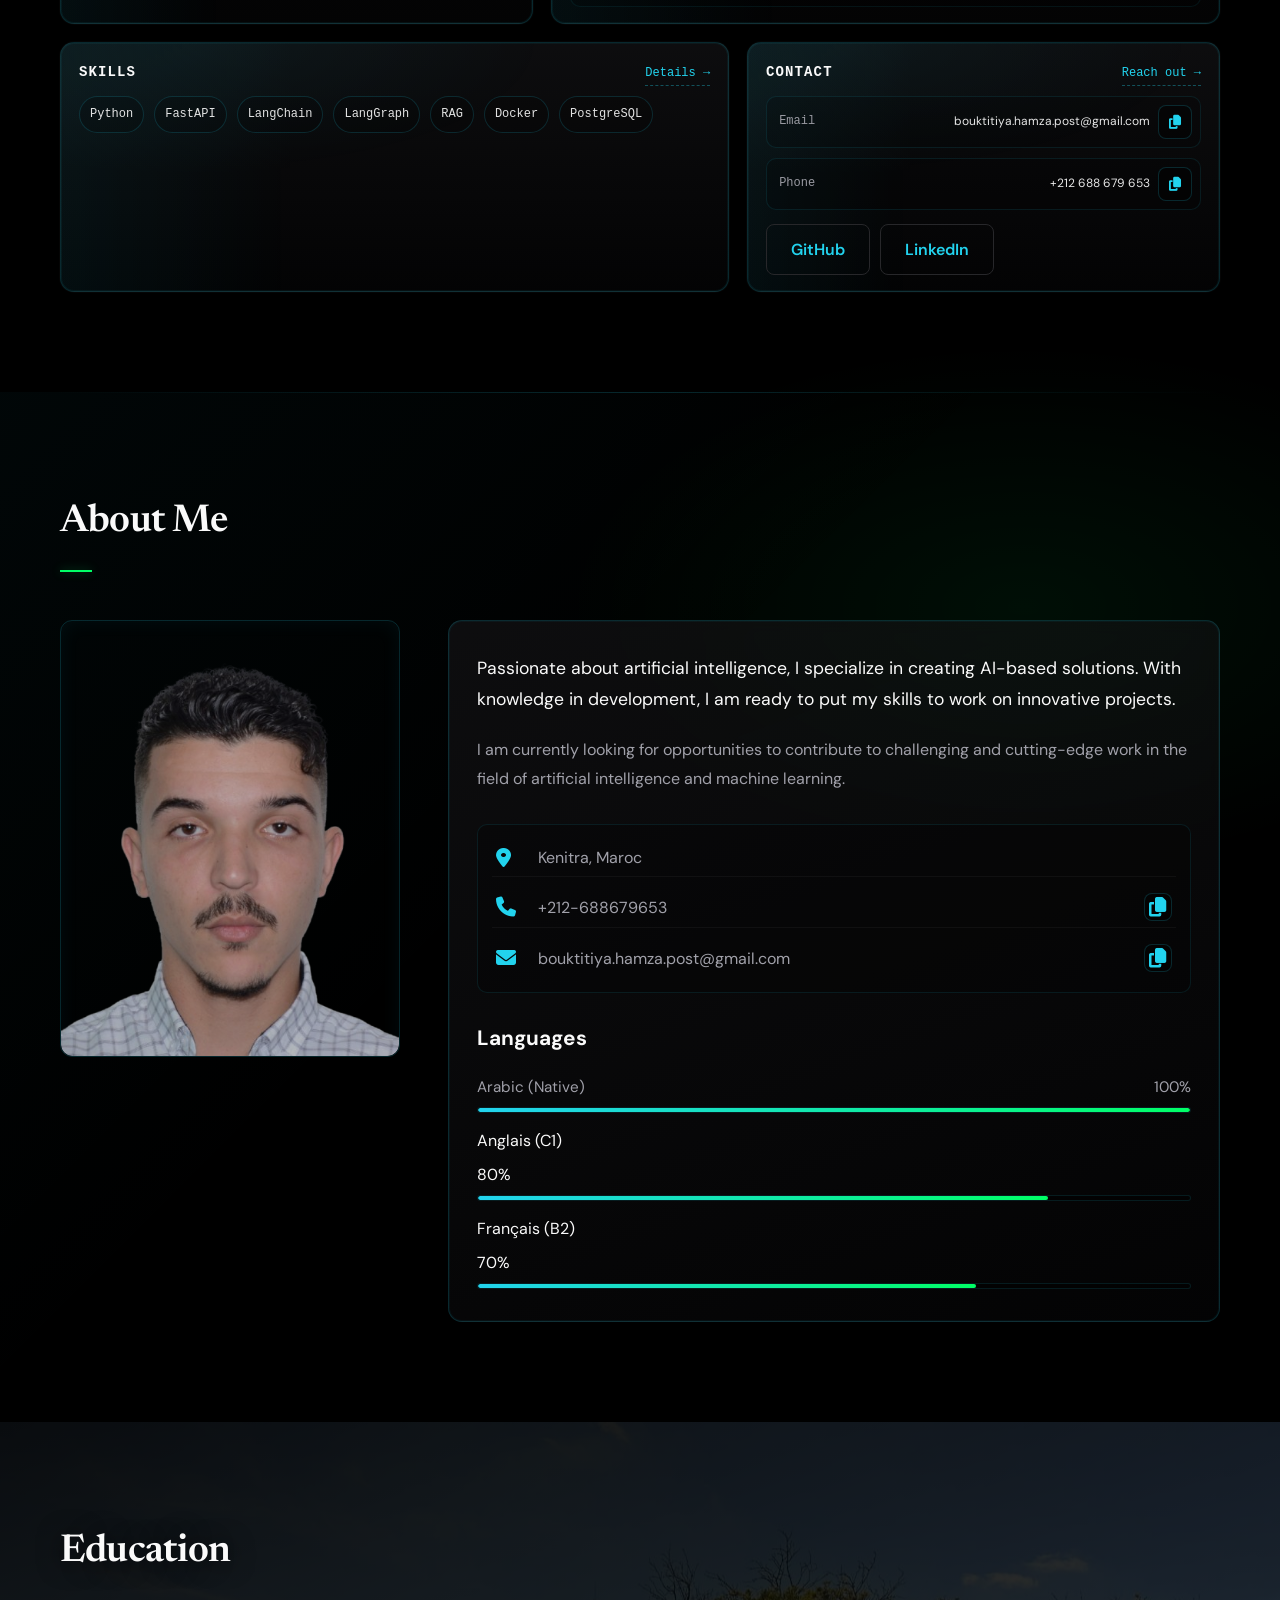
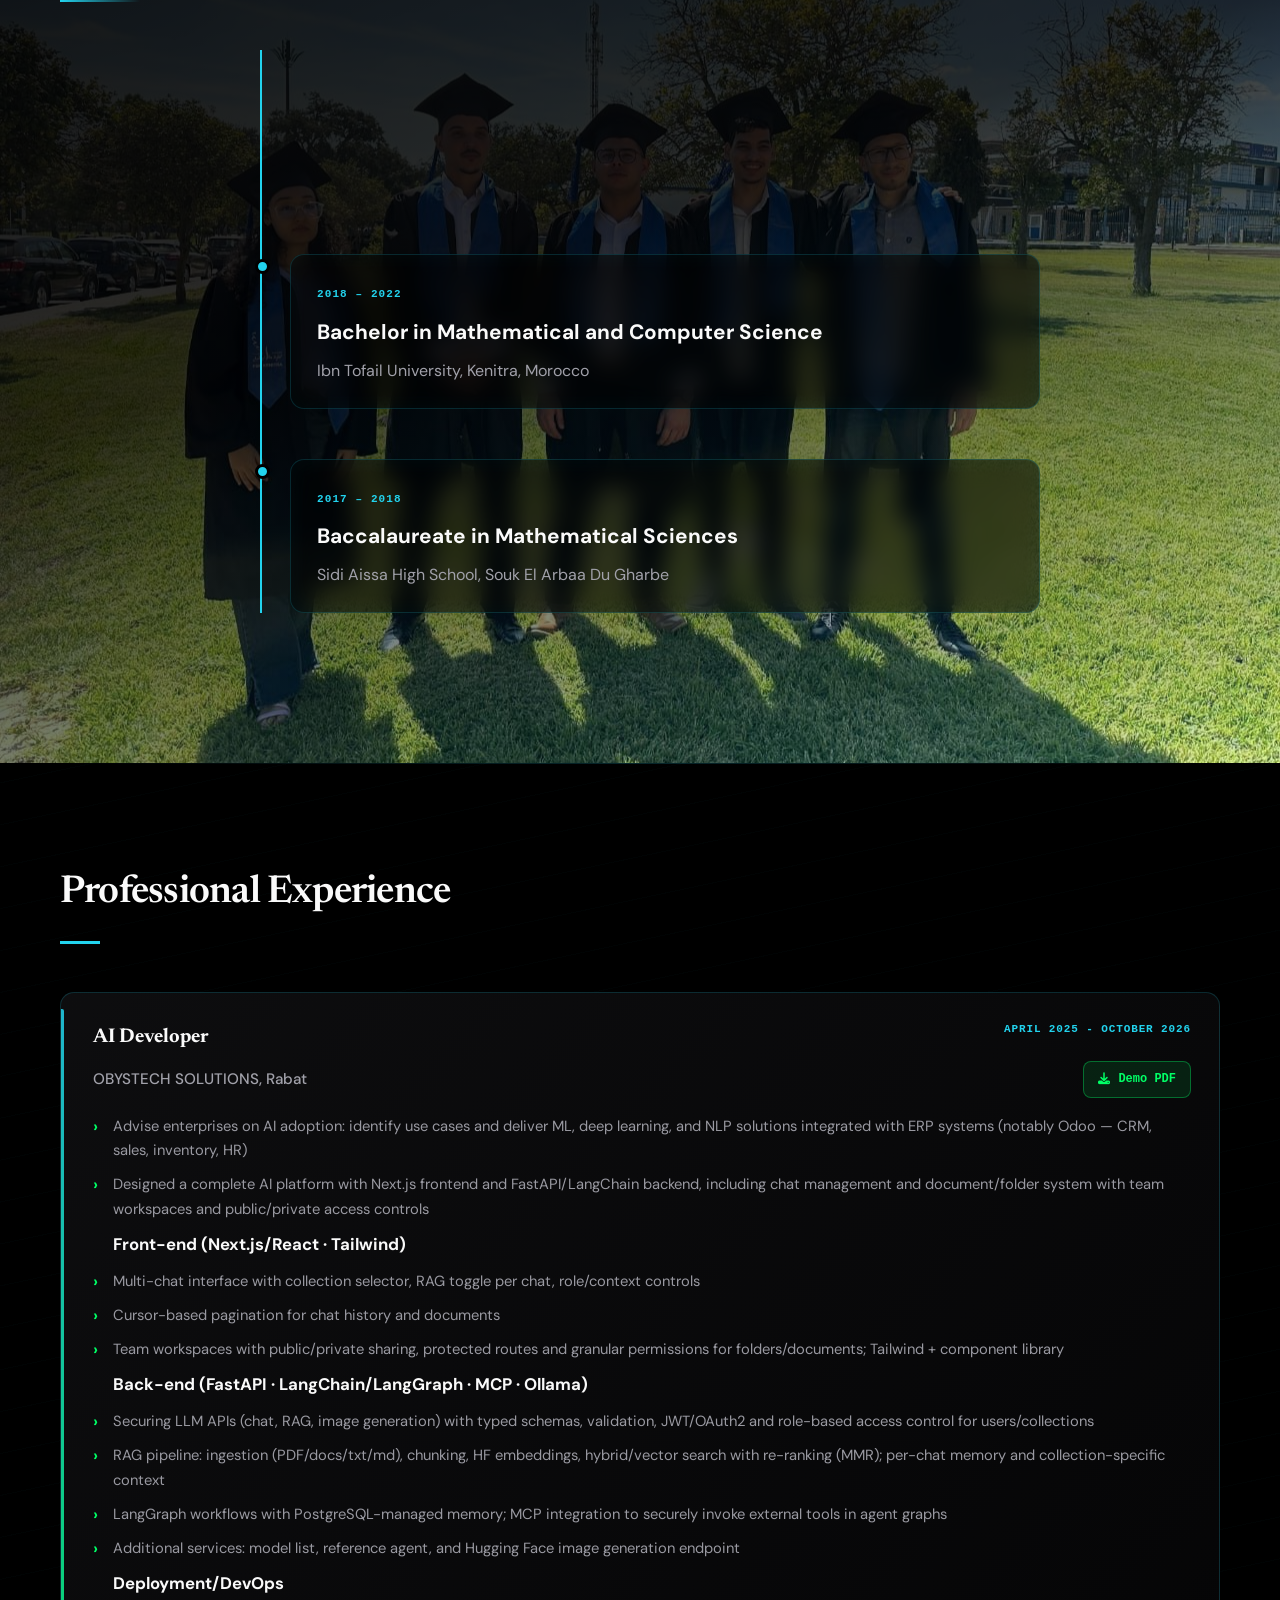
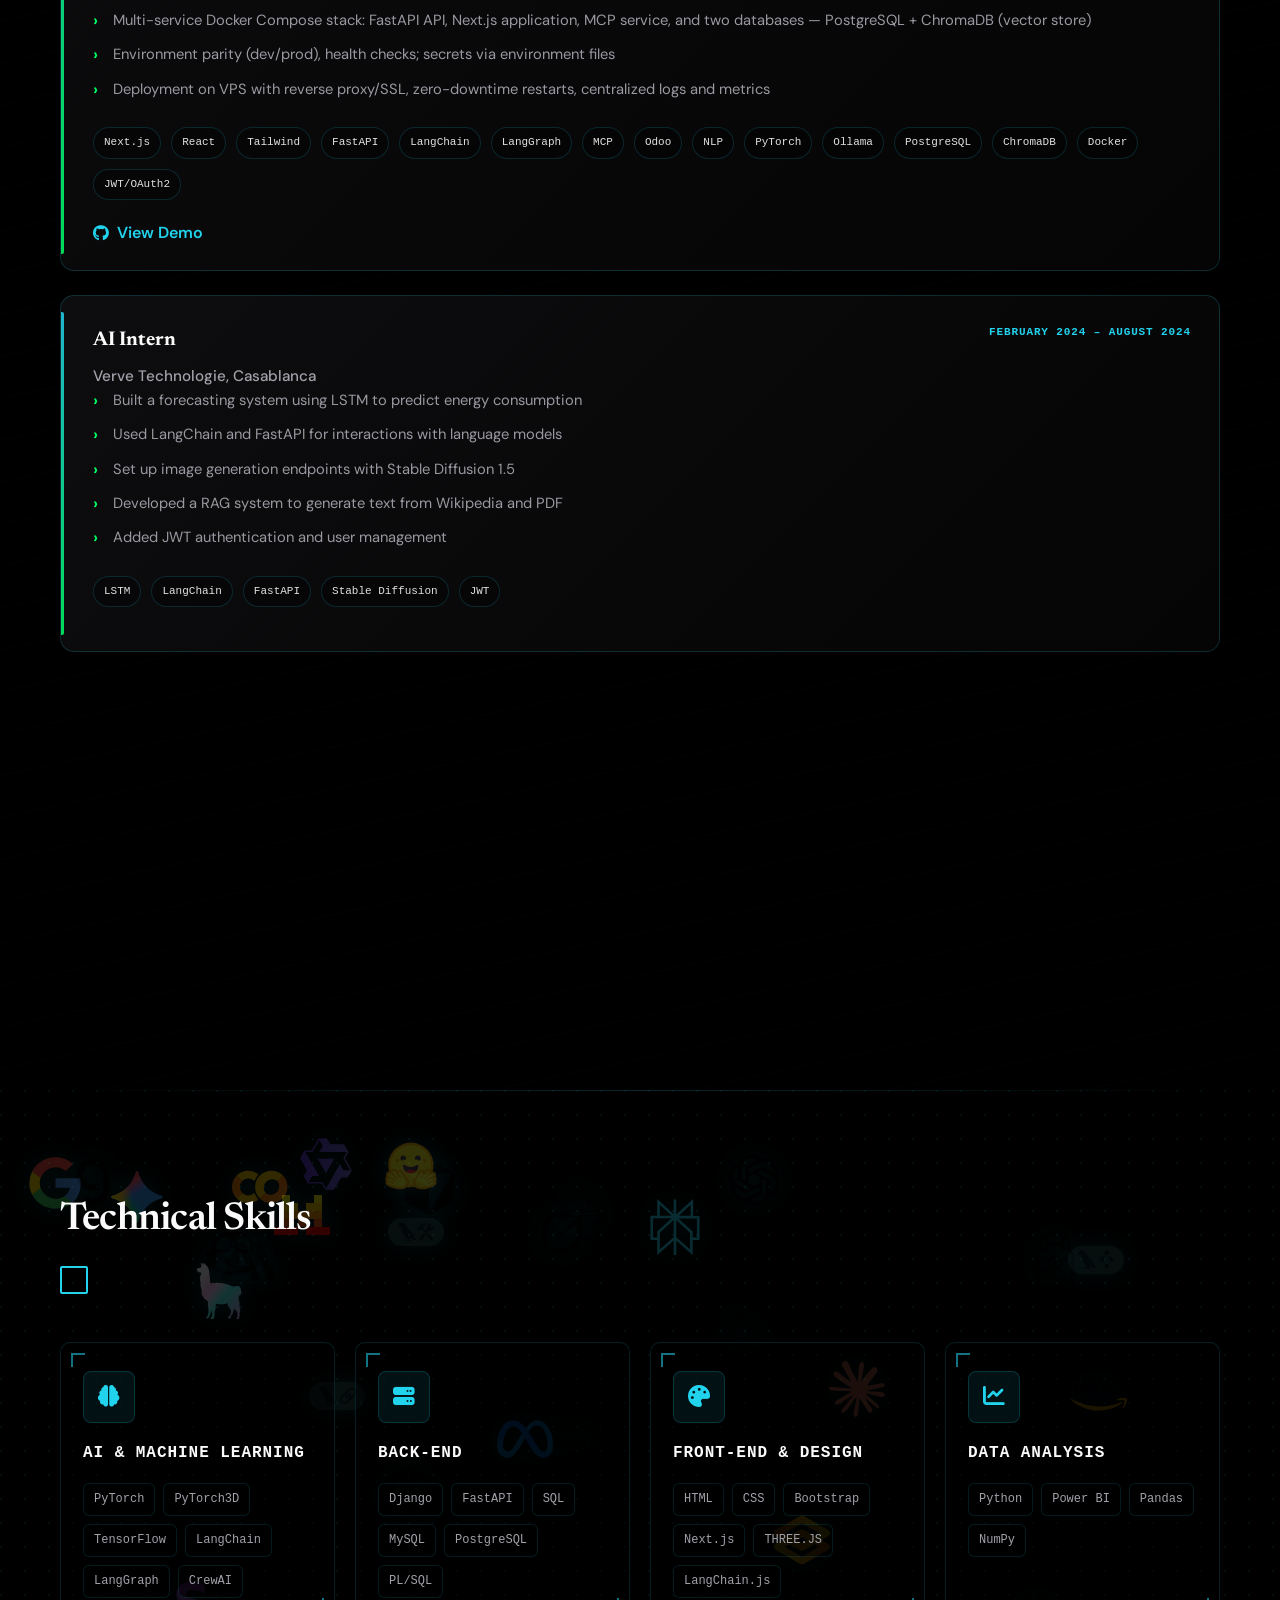
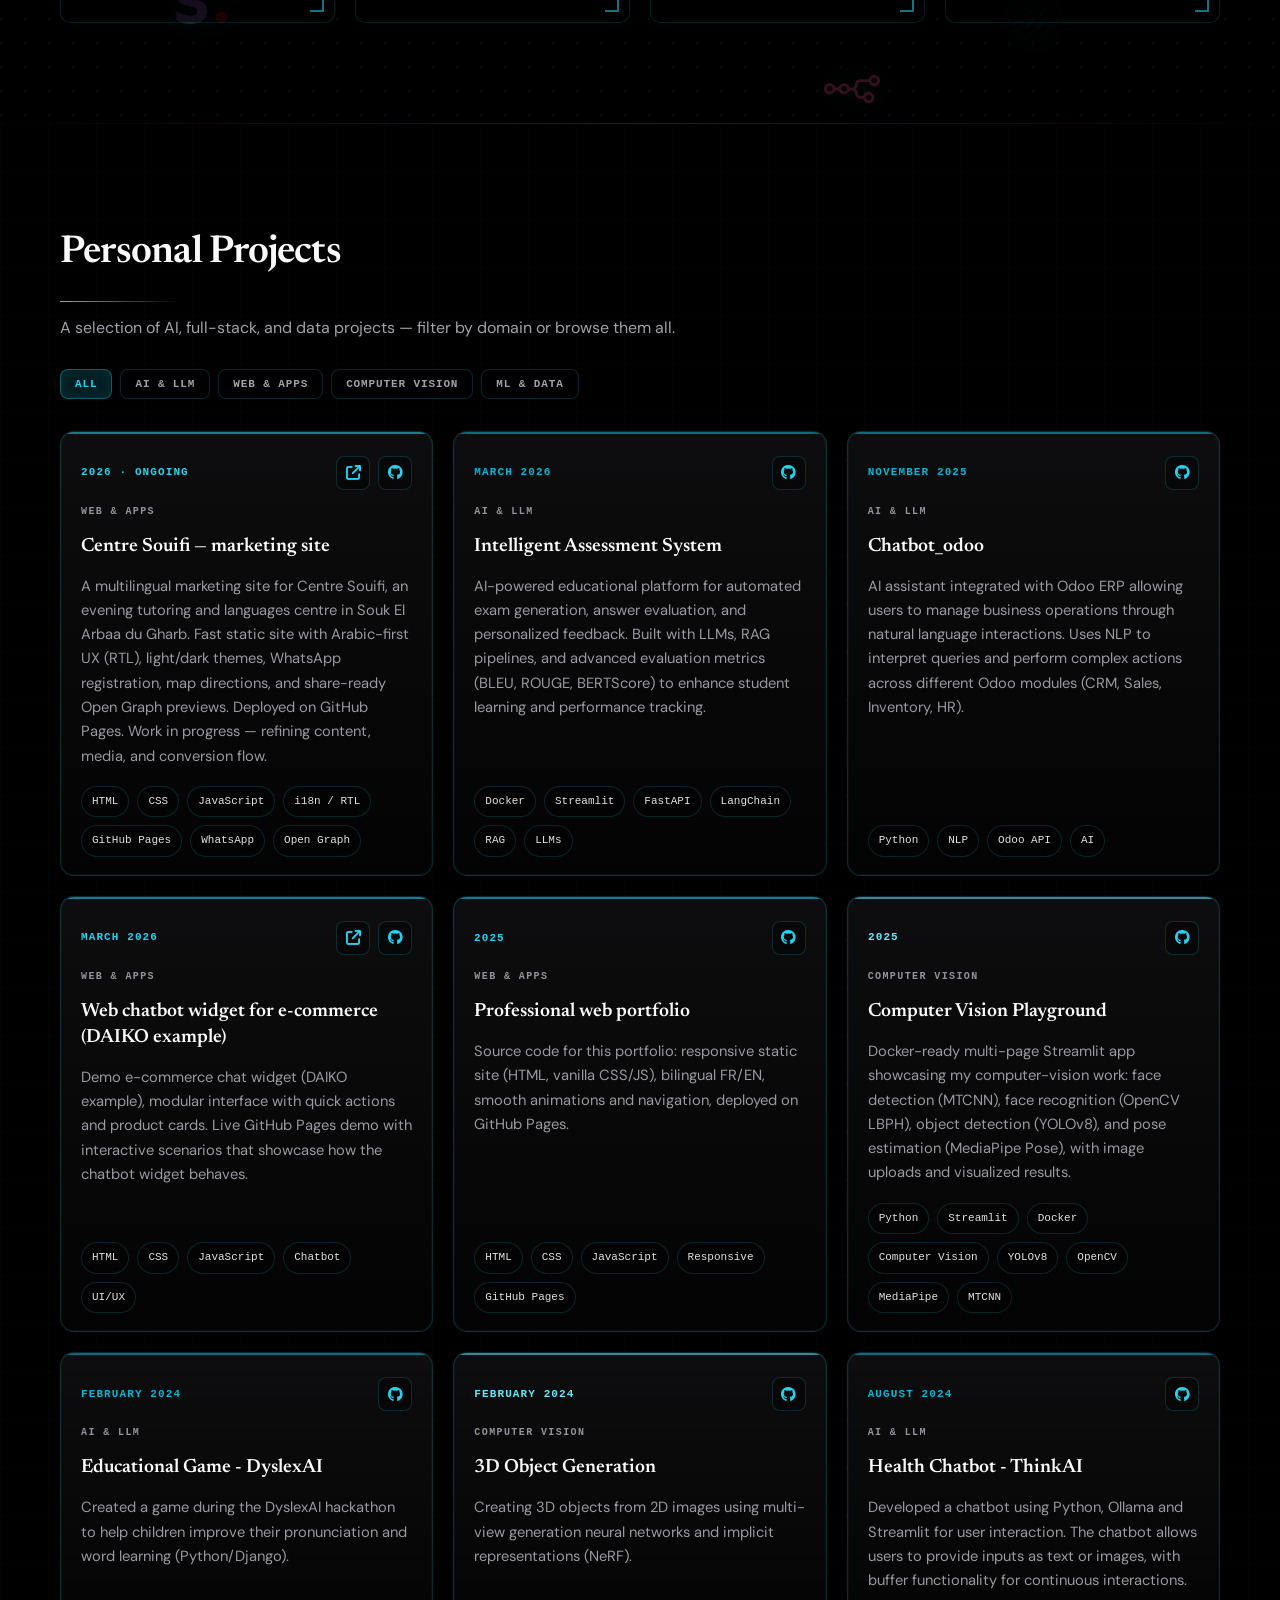
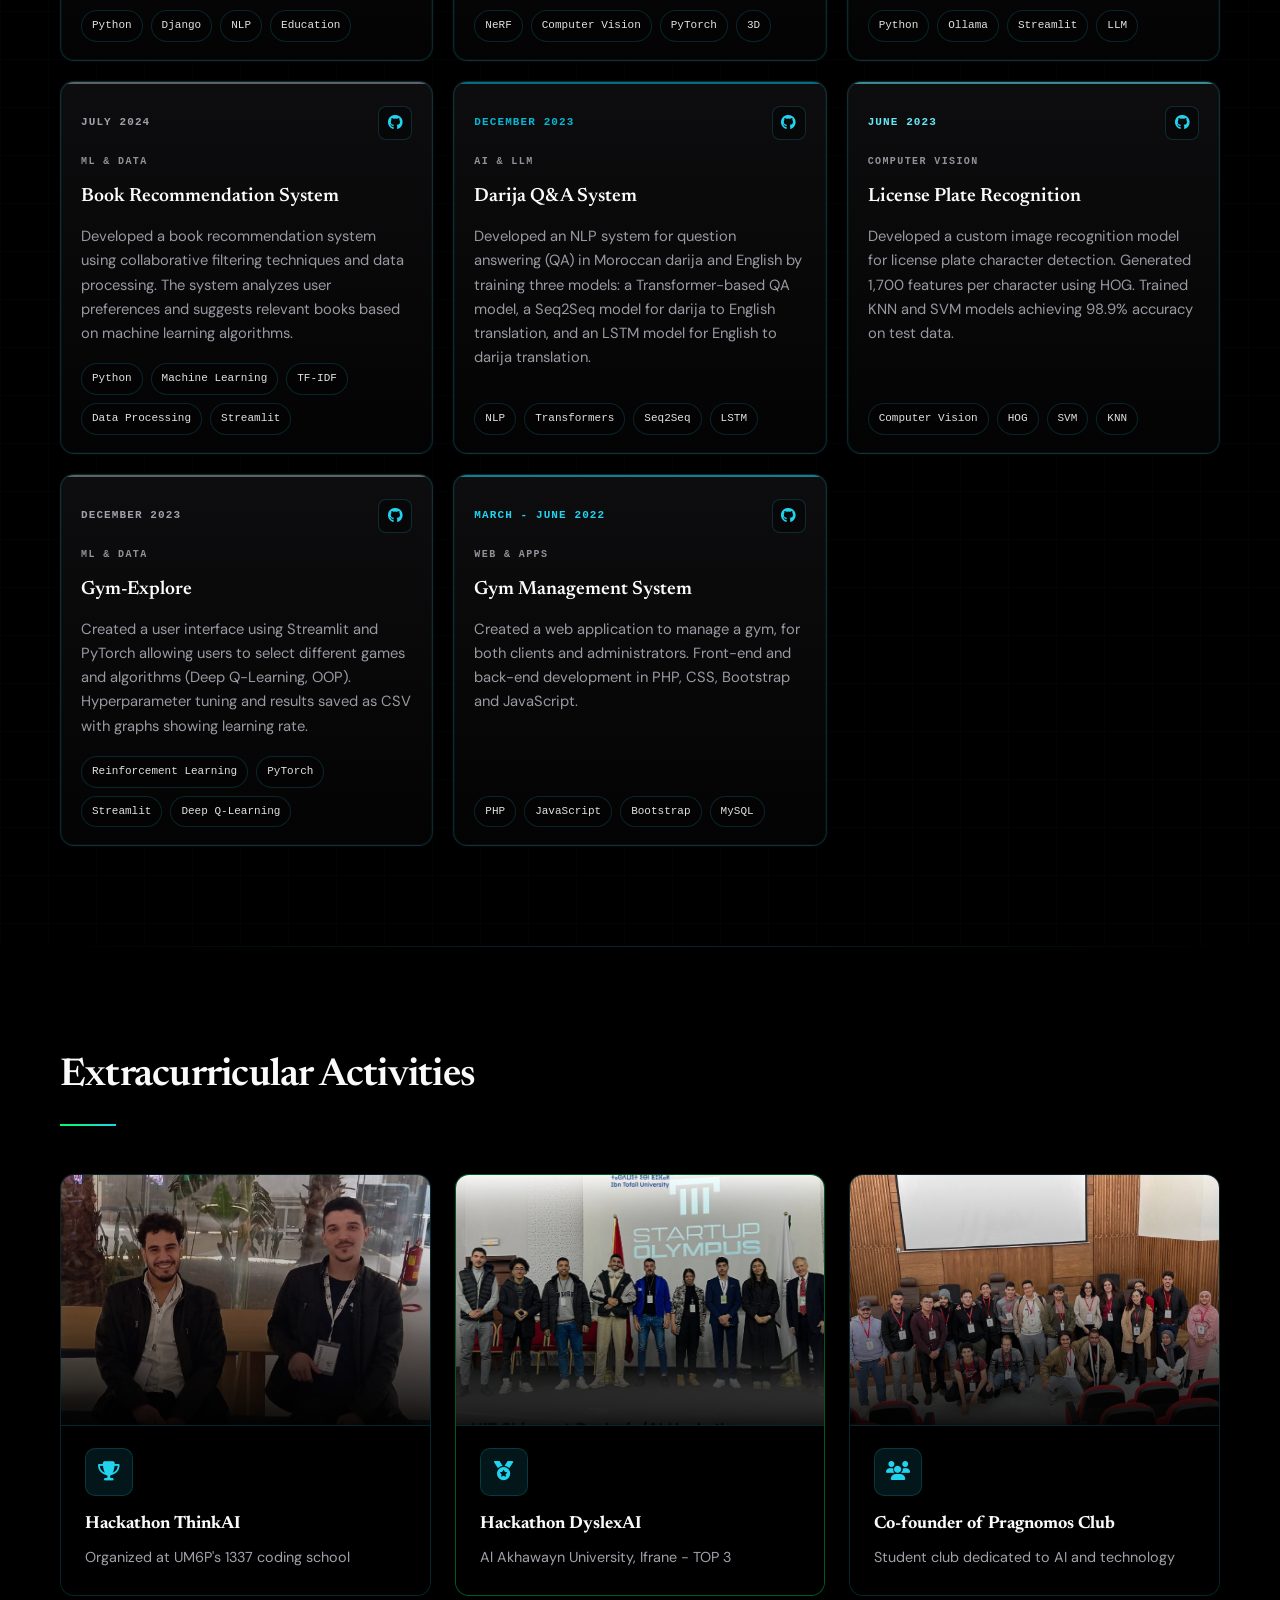
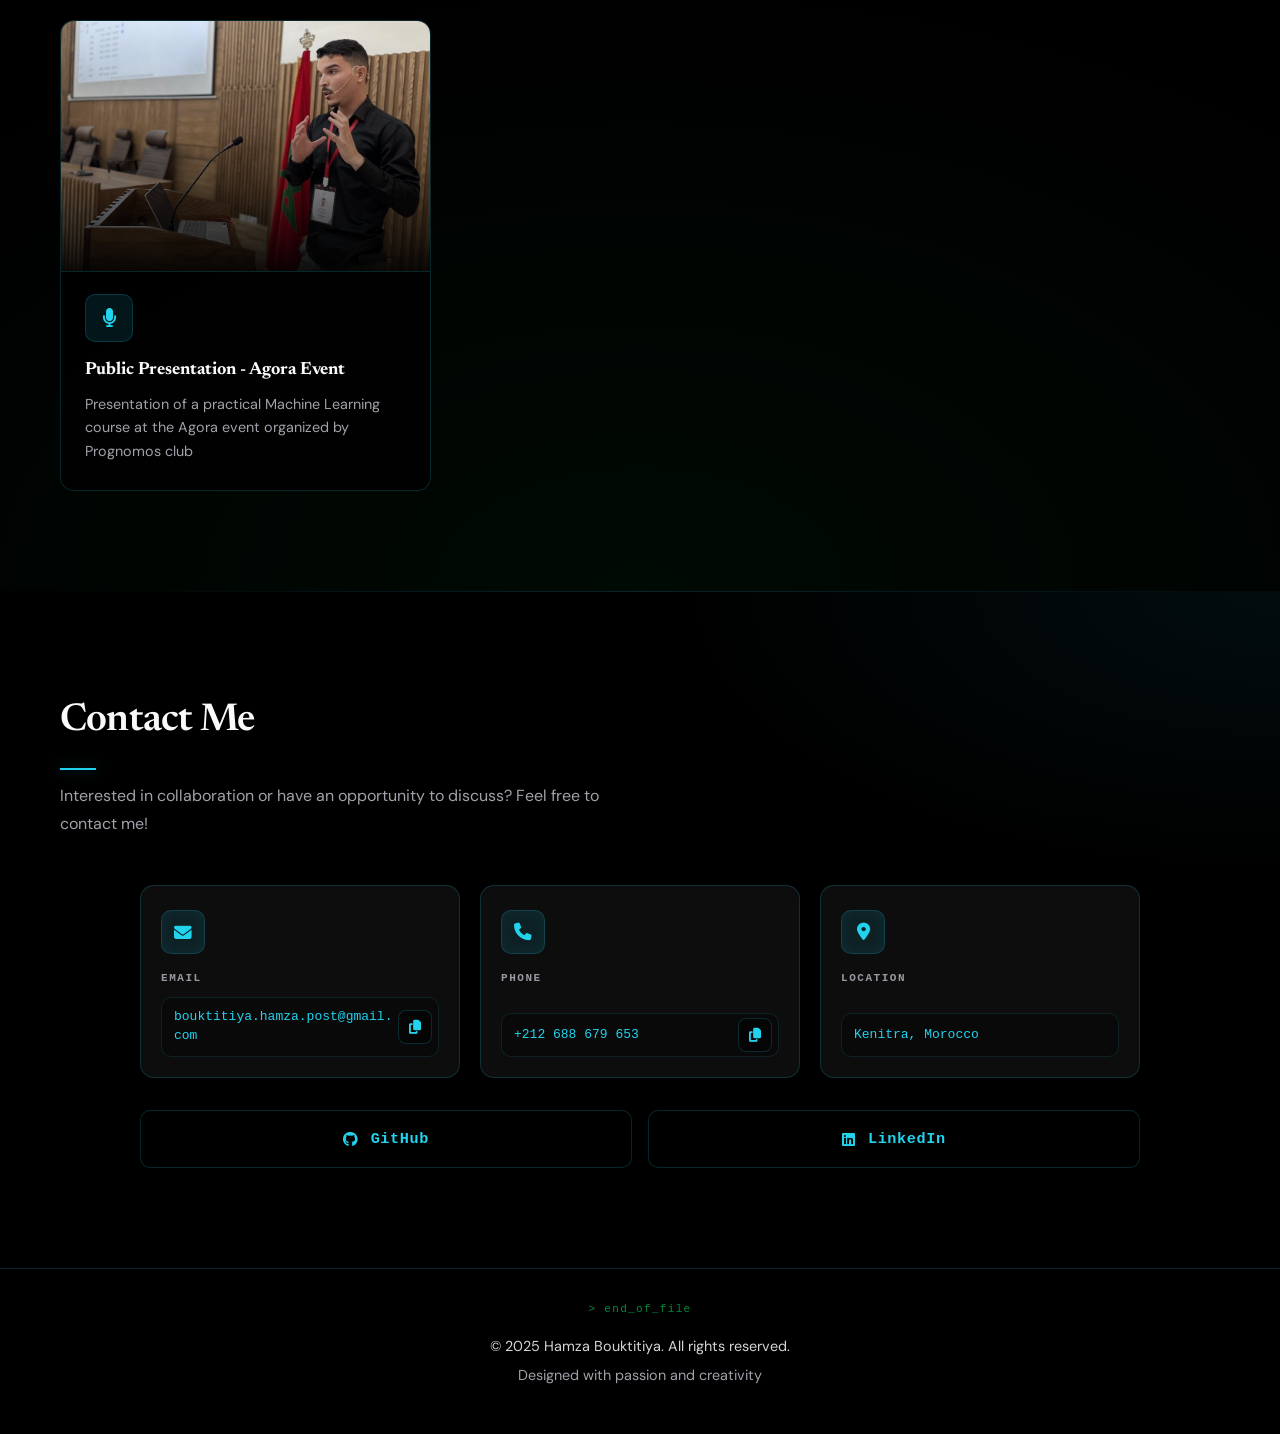
==== commit 3ec0cd88: "Set Obystech to AI Developer ending October 2026. Update site, LaTeX CVs, download PDFs, and add int" ====
--- a/index.html
+++ b/index.html
@@ -350,8 +350,8 @@
                 <!-- Experience 1 -->
                 <div class="experience-card">
                     <div class="experience-header">
-                        <h3 data-fr="Consultant en IA" data-en="AI Consultant">Consultant en IA</h3>
-                        <span class="experience-date" data-fr="Avril 2025 - Présent" data-en="April 2025 - Present">Avril 2025 - Présent</span>
+                        <h3 data-fr="Développeur IA" data-en="AI Developer">Développeur IA</h3>
+                        <span class="experience-date" data-fr="Avril 2025 - Octobre 2026" data-en="April 2025 - October 2026">Avril 2025 - Octobre 2026</span>
                     </div>
                     <div class="experience-company-section">
                         <p class="experience-company">OBYSTECH SOLUTIONS, Rabat</p>
